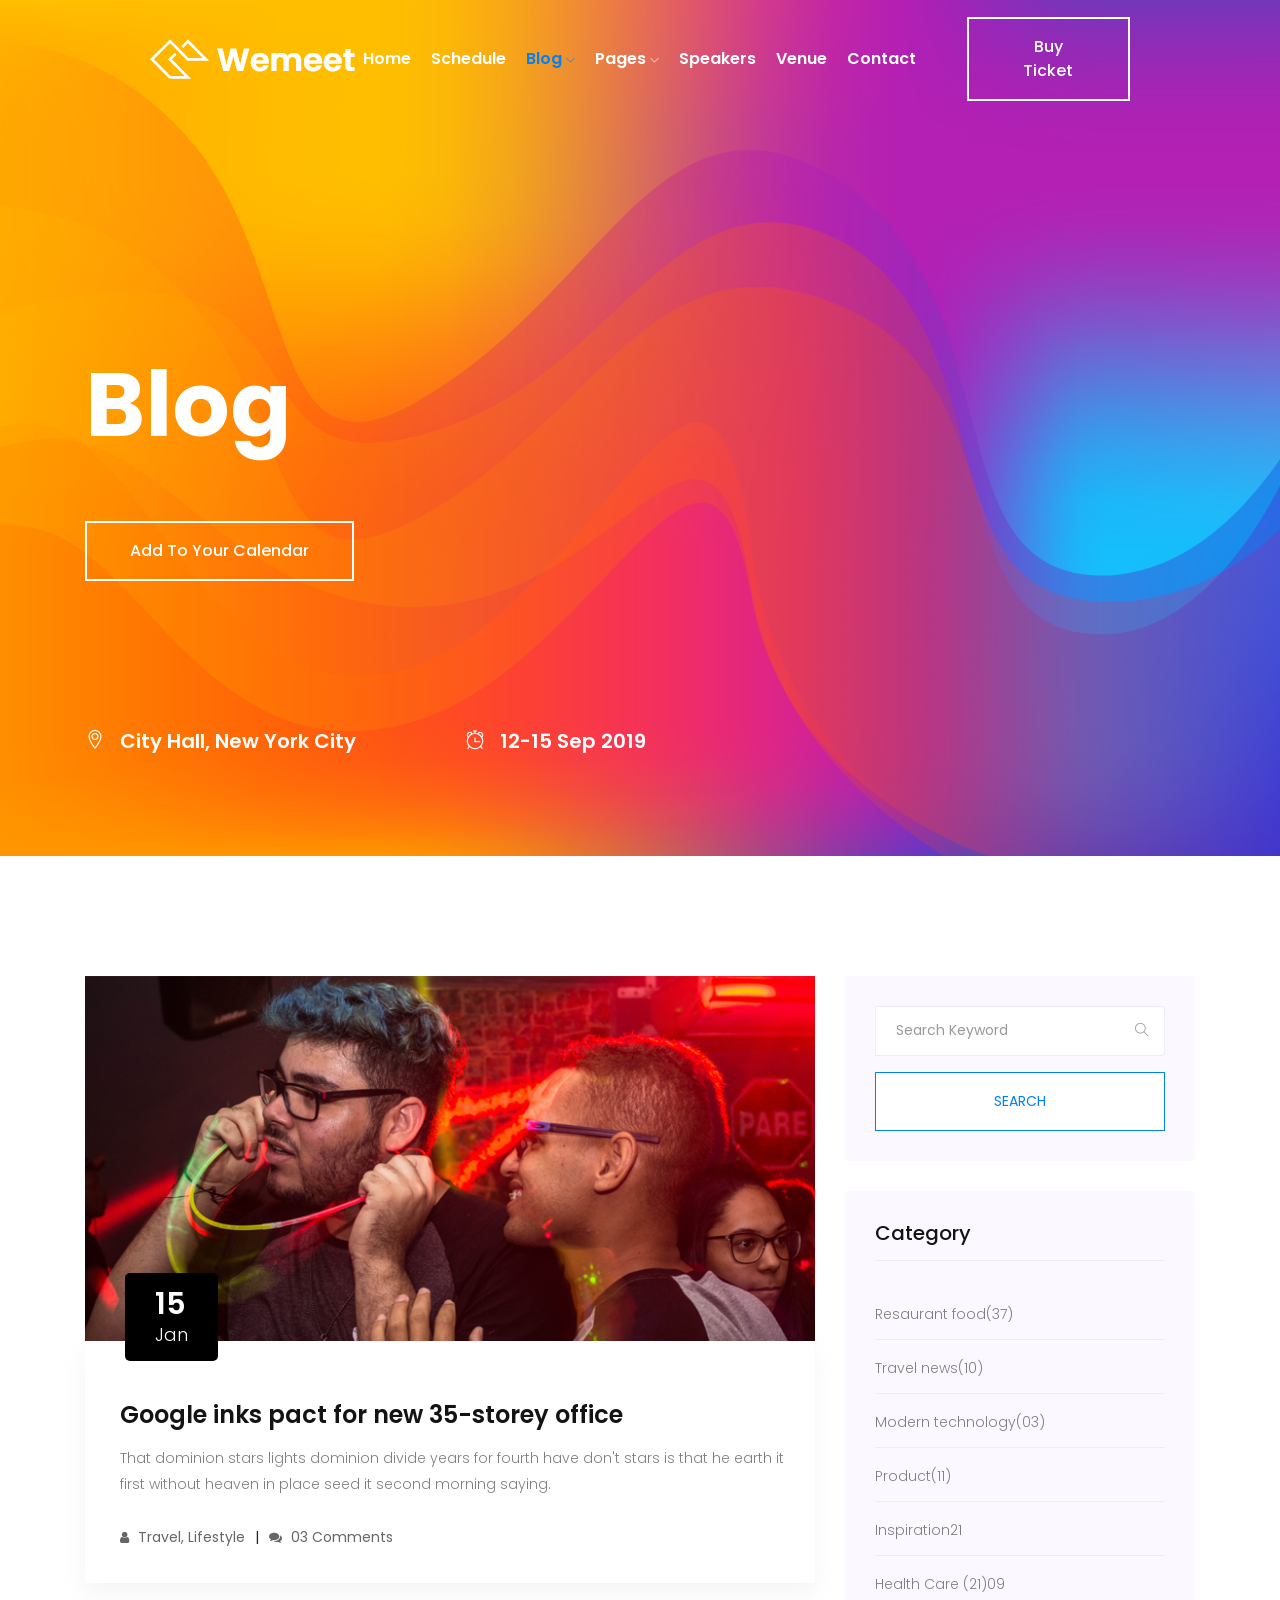
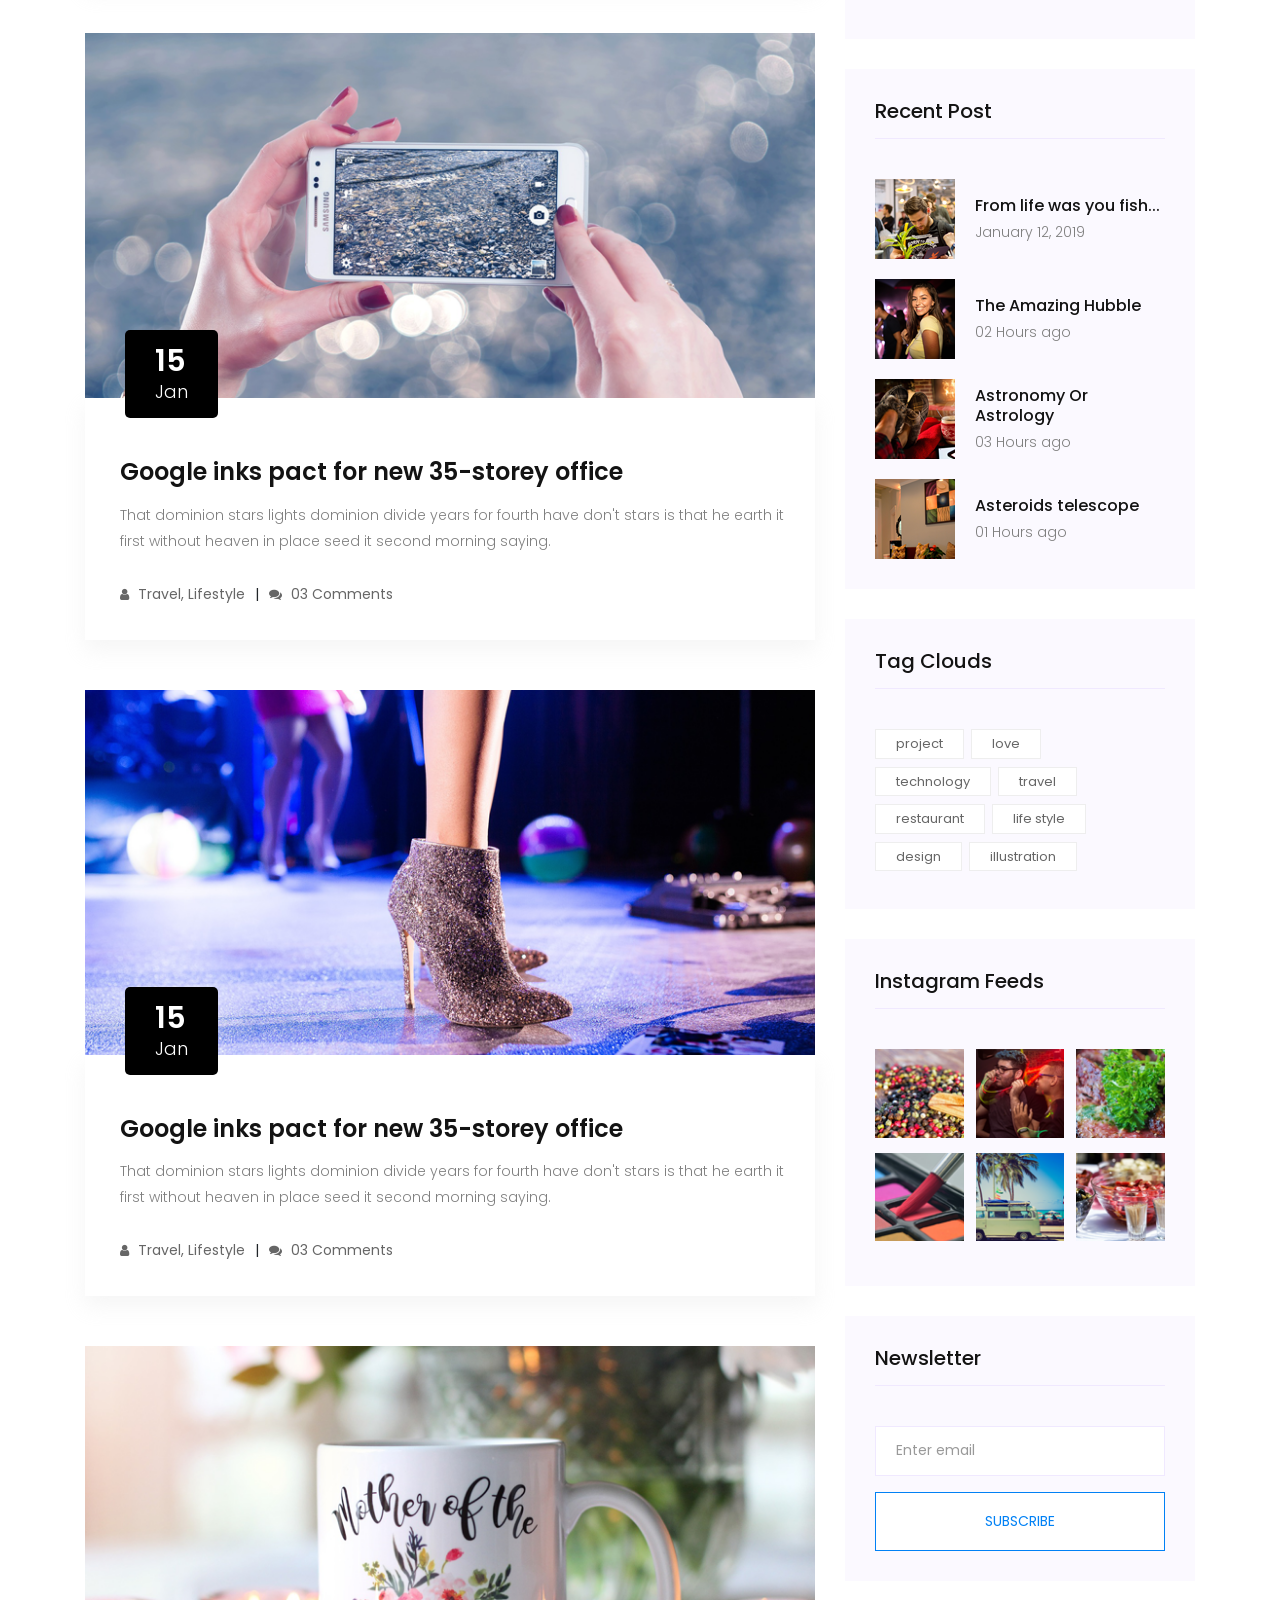
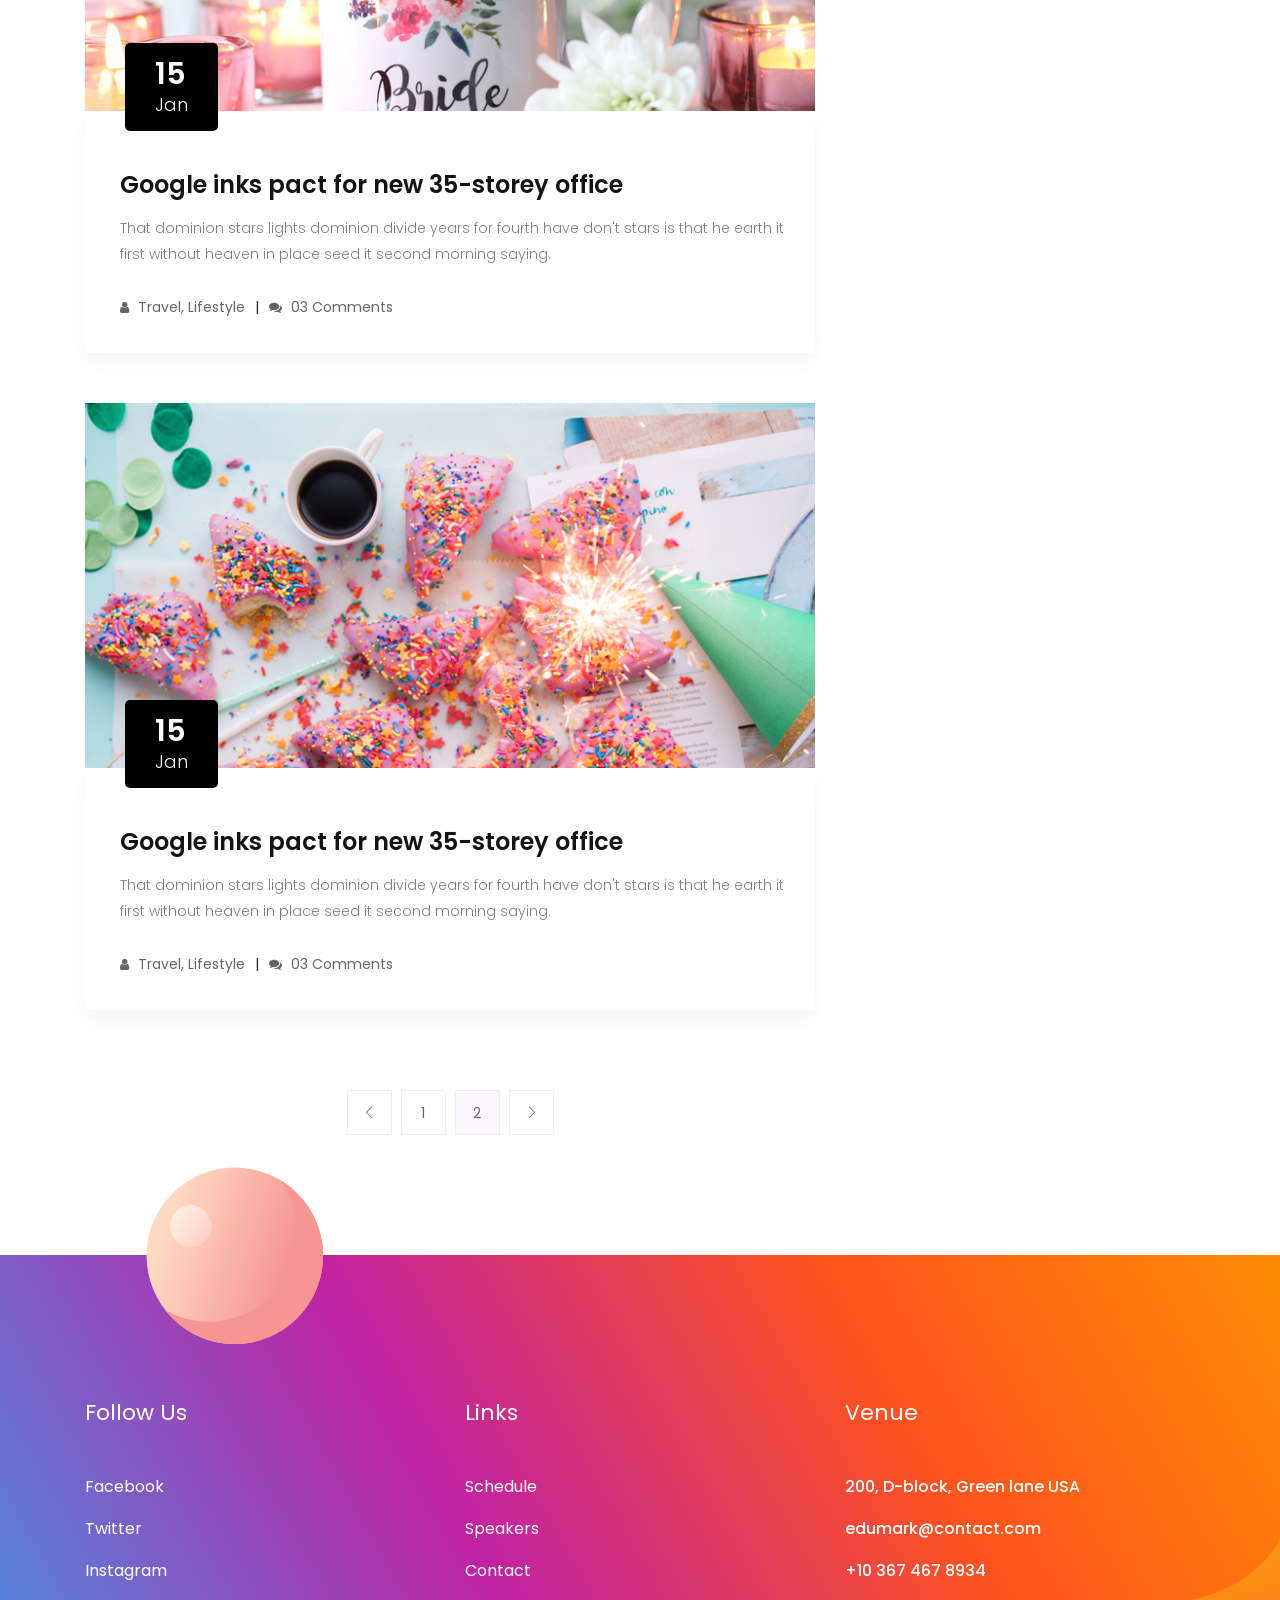
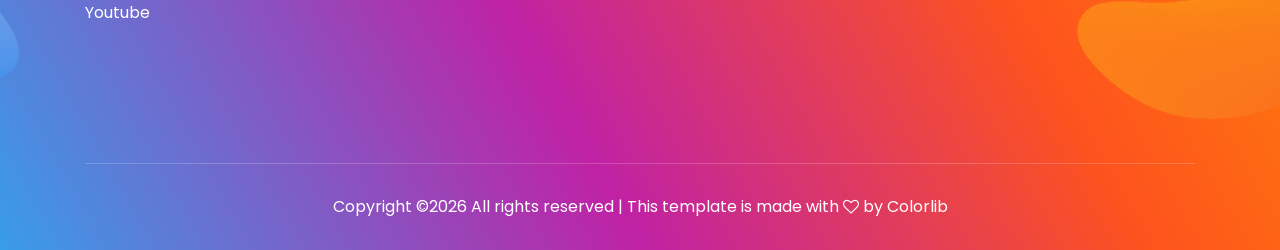
==== blog.html @ b13764e3 "Initial commit" ====
<!doctype html>
<html class="no-js" lang="zxx">

<head>
    <meta charset="utf-8">
    <meta http-equiv="x-ua-compatible" content="ie=edge">
    <title>wemeet</title>
    <meta name="description" content="">
    <meta name="viewport" content="width=device-width, initial-scale=1">

    <!-- <link rel="manifest" href="site.webmanifest"> -->
    <link rel="shortcut icon" type="image/x-icon" href="img/favicon.png">
    <!-- Place favicon.ico in the root directory -->

    <!-- CSS here -->
    <link rel="stylesheet" href="css/bootstrap.min.css">
    <link rel="stylesheet" href="css/owl.carousel.min.css">
    <link rel="stylesheet" href="css/magnific-popup.css">
    <link rel="stylesheet" href="css/font-awesome.min.css">
    <link rel="stylesheet" href="css/themify-icons.css">
    <link rel="stylesheet" href="css/nice-select.css">
    <link rel="stylesheet" href="css/flaticon.css">
    <link rel="stylesheet" href="css/animate.css">
    <link rel="stylesheet" href="css/slicknav.css">
    <link rel="stylesheet" href="css/style.css">
    <!-- <link rel="stylesheet" href="css/responsive.css"> -->
</head>

<body>
    <!--[if lte IE 9]>
            <p class="browserupgrade">You are using an <strong>outdated</strong> browser. Please <a href="https://browsehappy.com/">upgrade your browser</a> to improve your experience and security.</p>
        <![endif]-->

    <!-- header-start -->
    <header>
        <div class="header-area ">
            <div id="sticky-header" class="main-header-area ">
                <div class="container-fluid p-0">
                    <div class="row align-items-center justify-content-between no-gutters">
                        <div class="col-xl-2 col-lg-2">
                            <div class="logo-img">
                                <a href="index.html">
                                    <img src="img/logo.png" alt="">
                                </a>
                            </div>
                        </div>
                        <div class="col-xl-8 col-lg-8">
                            <div class="main-menu  d-none d-lg-block">
                                <nav>
                                    <ul id="navigation">
                                        <li><a href="index.html">home</a></li>
                                        <li><a href="Schedule.html">Schedule</a></li>
                                        <li><a class="active" href="#">blog <i class="ti-angle-down"></i></a>
                                            <ul class="submenu">
                                                <li><a href="blog.html">blog</a></li>
                                                <li><a href="single-blog.html">single-blog</a></li>
                                            </ul>
                                        </li>
                                        <li><a href="#">pages <i class="ti-angle-down"></i></a>
                                            <ul class="submenu">
                                                <li><a href="elements.html">elements</a></li>
                                            </ul>
                                        </li>
                                        <li><a href="Speakers.html">Speakers</a></li>
                                        <li><a href="Venue.html">Venue</a></li>
                                        <li><a href="contact.html">Contact</a></li>
                                    </ul>
                                </nav>
                            </div>
                        </div>
                        <div class="col-xl-2 col-lg-2 d-none d-lg-block">
                            <div class="buy_ticket">
                                <a href="#" class="boxed-btn-white">Buy Ticket</a>
                            </div>
                        </div>
                        <div class="col-12">
                            <div class="mobile_menu d-block d-lg-none"></div>
                        </div>
                    </div>
                </div>
            </div>
        </div>
    </header>
    <!-- header-end -->

    <!-- slider_area_start -->
    <div class="slider_area slider_bg_1">
        <div class="slider_text">
            <div class="container">
                <div class="position_relv">
                    <div class="row">
                        <div class="col-xl-8">
                            <div class="title_text title_text2 ">
                                <h3>Blog</h3>
                                <a href="#" class="boxed-btn-white">Add to your Calendar</a>
                            </div>
                        </div>
                    </div>
                </div>
            </div>
        </div>
        <div class="countDOwn_area">
            <div class="container">
                <div class="row align-items-center">
                    <div class="col-xl-4 col-md-6 col-lg-4">
                        <div class="single_date">
                            <i class="ti-location-pin"></i>
                            <span>City Hall, New York City</span>
                        </div>
                    </div>
                    <div class="col-xl-3 col-md-6 col-lg-3">
                        <div class="single_date">
                            <i class="ti-alarm-clock"></i>
                            <span>12-15 Sep 2019</span>
                        </div>
                    </div>
                    <div class="col-xl-5 col-md-12 col-lg-5">
                        <span id="clock"></span>
                    </div>

                </div>
            </div>
        </div>
    </div>
    <!-- slider_area_end -->


    <!--================Blog Area =================-->
    <section class="blog_area section-padding">
        <div class="container">
            <div class="row">
                <div class="col-lg-8 mb-5 mb-lg-0">
                    <div class="blog_left_sidebar">
                        <article class="blog_item">
                            <div class="blog_item_img">
                                <img class="card-img rounded-0" src="img/blog/single_blog_1.png" alt="">
                                <a href="#" class="blog_item_date">
                                    <h3>15</h3>
                                    <p>Jan</p>
                                </a>
                            </div>

                            <div class="blog_details">
                                <a class="d-inline-block" href="single-blog.html">
                                    <h2>Google inks pact for new 35-storey office</h2>
                                </a>
                                <p>That dominion stars lights dominion divide years for fourth have don't stars is that
                                    he earth it first without heaven in place seed it second morning saying.</p>
                                <ul class="blog-info-link">
                                    <li><a href="#"><i class="fa fa-user"></i> Travel, Lifestyle</a></li>
                                    <li><a href="#"><i class="fa fa-comments"></i> 03 Comments</a></li>
                                </ul>
                            </div>
                        </article>

                        <article class="blog_item">
                            <div class="blog_item_img">
                                <img class="card-img rounded-0" src="img/blog/single_blog_2.png" alt="">
                                <a href="#" class="blog_item_date">
                                    <h3>15</h3>
                                    <p>Jan</p>
                                </a>
                            </div>

                            <div class="blog_details">
                                <a class="d-inline-block" href="single-blog.html">
                                    <h2>Google inks pact for new 35-storey office</h2>
                                </a>
                                <p>That dominion stars lights dominion divide years for fourth have don't stars is that
                                    he earth it first without heaven in place seed it second morning saying.</p>
                                <ul class="blog-info-link">
                                    <li><a href="#"><i class="fa fa-user"></i> Travel, Lifestyle</a></li>
                                    <li><a href="#"><i class="fa fa-comments"></i> 03 Comments</a></li>
                                </ul>
                            </div>
                        </article>

                        <article class="blog_item">
                            <div class="blog_item_img">
                                <img class="card-img rounded-0" src="img/blog/single_blog_3.png" alt="">
                                <a href="#" class="blog_item_date">
                                    <h3>15</h3>
                                    <p>Jan</p>
                                </a>
                            </div>

                            <div class="blog_details">
                                <a class="d-inline-block" href="single-blog.html">
                                    <h2>Google inks pact for new 35-storey office</h2>
                                </a>
                                <p>That dominion stars lights dominion divide years for fourth have don't stars is that
                                    he earth it first without heaven in place seed it second morning saying.</p>
                                <ul class="blog-info-link">
                                    <li><a href="#"><i class="fa fa-user"></i> Travel, Lifestyle</a></li>
                                    <li><a href="#"><i class="fa fa-comments"></i> 03 Comments</a></li>
                                </ul>
                            </div>
                        </article>

                        <article class="blog_item">
                            <div class="blog_item_img">
                                <img class="card-img rounded-0" src="img/blog/single_blog_4.png" alt="">
                                <a href="#" class="blog_item_date">
                                    <h3>15</h3>
                                    <p>Jan</p>
                                </a>
                            </div>

                            <div class="blog_details">
                                <a class="d-inline-block" href="single-blog.html">
                                    <h2>Google inks pact for new 35-storey office</h2>
                                </a>
                                <p>That dominion stars lights dominion divide years for fourth have don't stars is that
                                    he earth it first without heaven in place seed it second morning saying.</p>
                                <ul class="blog-info-link">
                                    <li><a href="#"><i class="fa fa-user"></i> Travel, Lifestyle</a></li>
                                    <li><a href="#"><i class="fa fa-comments"></i> 03 Comments</a></li>
                                </ul>
                            </div>
                        </article>

                        <article class="blog_item">
                            <div class="blog_item_img">
                                <img class="card-img rounded-0" src="img/blog/single_blog_5.png" alt="">
                                <a href="#" class="blog_item_date">
                                    <h3>15</h3>
                                    <p>Jan</p>
                                </a>
                            </div>

                            <div class="blog_details">
                                <a class="d-inline-block" href="single-blog.html">
                                    <h2>Google inks pact for new 35-storey office</h2>
                                </a>
                                <p>That dominion stars lights dominion divide years for fourth have don't stars is that
                                    he earth it first without heaven in place seed it second morning saying.</p>
                                <ul class="blog-info-link">
                                    <li><a href="#"><i class="fa fa-user"></i> Travel, Lifestyle</a></li>
                                    <li><a href="#"><i class="fa fa-comments"></i> 03 Comments</a></li>
                                </ul>
                            </div>
                        </article>

                        <nav class="blog-pagination justify-content-center d-flex">
                            <ul class="pagination">
                                <li class="page-item">
                                    <a href="#" class="page-link" aria-label="Previous">
                                        <i class="ti-angle-left"></i>
                                    </a>
                                </li>
                                <li class="page-item">
                                    <a href="#" class="page-link">1</a>
                                </li>
                                <li class="page-item active">
                                    <a href="#" class="page-link">2</a>
                                </li>
                                <li class="page-item">
                                    <a href="#" class="page-link" aria-label="Next">
                                        <i class="ti-angle-right"></i>
                                    </a>
                                </li>
                            </ul>
                        </nav>
                    </div>
                </div>
                <div class="col-lg-4">
                    <div class="blog_right_sidebar">
                        <aside class="single_sidebar_widget search_widget">
                            <form action="#">
                                <div class="form-group">
                                    <div class="input-group mb-3">
                                        <input type="text" class="form-control" placeholder='Search Keyword'
                                            onfocus="this.placeholder = ''"
                                            onblur="this.placeholder = 'Search Keyword'">
                                        <div class="input-group-append">
                                            <button class="btn" type="button"><i class="ti-search"></i></button>
                                        </div>
                                    </div>
                                </div>
                                <button class="button rounded-0 primary-bg text-white w-100 btn_1 boxed-btn"
                                    type="submit">Search</button>
                            </form>
                        </aside>

                        <aside class="single_sidebar_widget post_category_widget">
                            <h4 class="widget_title">Category</h4>
                            <ul class="list cat-list">
                                <li>
                                    <a href="#" class="d-flex">
                                        <p>Resaurant food</p>
                                        <p>(37)</p>
                                    </a>
                                </li>
                                <li>
                                    <a href="#" class="d-flex">
                                        <p>Travel news</p>
                                        <p>(10)</p>
                                    </a>
                                </li>
                                <li>
                                    <a href="#" class="d-flex">
                                        <p>Modern technology</p>
                                        <p>(03)</p>
                                    </a>
                                </li>
                                <li>
                                    <a href="#" class="d-flex">
                                        <p>Product</p>
                                        <p>(11)</p>
                                    </a>
                                </li>
                                <li>
                                    <a href="#" class="d-flex">
                                        <p>Inspiration</p>
                                        <p>21</p>
                                    </a>
                                </li>
                                <li>
                                    <a href="#" class="d-flex">
                                        <p>Health Care (21)</p>
                                        <p>09</p>
                                    </a>
                                </li>
                            </ul>
                        </aside>

                        <aside class="single_sidebar_widget popular_post_widget">
                            <h3 class="widget_title">Recent Post</h3>
                            <div class="media post_item">
                                <img src="img/post/post_1.png" alt="post">
                                <div class="media-body">
                                    <a href="single-blog.html">
                                        <h3>From life was you fish...</h3>
                                    </a>
                                    <p>January 12, 2019</p>
                                </div>
                            </div>
                            <div class="media post_item">
                                <img src="img/post/post_2.png" alt="post">
                                <div class="media-body">
                                    <a href="single-blog.html">
                                        <h3>The Amazing Hubble</h3>
                                    </a>
                                    <p>02 Hours ago</p>
                                </div>
                            </div>
                            <div class="media post_item">
                                <img src="img/post/post_3.png" alt="post">
                                <div class="media-body">
                                    <a href="single-blog.html">
                                        <h3>Astronomy Or Astrology</h3>
                                    </a>
                                    <p>03 Hours ago</p>
                                </div>
                            </div>
                            <div class="media post_item">
                                <img src="img/post/post_4.png" alt="post">
                                <div class="media-body">
                                    <a href="single-blog.html">
                                        <h3>Asteroids telescope</h3>
                                    </a>
                                    <p>01 Hours ago</p>
                                </div>
                            </div>
                        </aside>
                        <aside class="single_sidebar_widget tag_cloud_widget">
                            <h4 class="widget_title">Tag Clouds</h4>
                            <ul class="list">
                                <li>
                                    <a href="#">project</a>
                                </li>
                                <li>
                                    <a href="#">love</a>
                                </li>
                                <li>
                                    <a href="#">technology</a>
                                </li>
                                <li>
                                    <a href="#">travel</a>
                                </li>
                                <li>
                                    <a href="#">restaurant</a>
                                </li>
                                <li>
                                    <a href="#">life style</a>
                                </li>
                                <li>
                                    <a href="#">design</a>
                                </li>
                                <li>
                                    <a href="#">illustration</a>
                                </li>
                            </ul>
                        </aside>


                        <aside class="single_sidebar_widget instagram_feeds">
                            <h4 class="widget_title">Instagram Feeds</h4>
                            <ul class="instagram_row flex-wrap">
                                <li>
                                    <a href="#">
                                        <img class="img-fluid" src="img/post/post_5.png" alt="">
                                    </a>
                                </li>
                                <li>
                                    <a href="#">
                                        <img class="img-fluid" src="img/post/post_6.png" alt="">
                                    </a>
                                </li>
                                <li>
                                    <a href="#">
                                        <img class="img-fluid" src="img/post/post_7.png" alt="">
                                    </a>
                                </li>
                                <li>
                                    <a href="#">
                                        <img class="img-fluid" src="img/post/post_8.png" alt="">
                                    </a>
                                </li>
                                <li>
                                    <a href="#">
                                        <img class="img-fluid" src="img/post/post_9.png" alt="">
                                    </a>
                                </li>
                                <li>
                                    <a href="#">
                                        <img class="img-fluid" src="img/post/post_10.png" alt="">
                                    </a>
                                </li>
                            </ul>
                        </aside>


                        <aside class="single_sidebar_widget newsletter_widget">
                            <h4 class="widget_title">Newsletter</h4>

                            <form action="#">
                                <div class="form-group">
                                    <input type="email" class="form-control" onfocus="this.placeholder = ''"
                                        onblur="this.placeholder = 'Enter email'" placeholder='Enter email' required>
                                </div>
                                <button class="button rounded-0 primary-bg text-white w-100 btn_1 boxed-btn"
                                    type="submit">Subscribe</button>
                            </form>
                        </aside>
                    </div>
                </div>
            </div>
        </div>
    </section>
    <!--================Blog Area =================-->

    <!-- footer_start -->
    <footer class="footer footer_bg_1">
        <div class="circle_ball d-none d-lg-block">
            <img src="img/banner/footer_ball.png" alt="">
        </div>
            <div class="footer_top">
                <div class="container">
                    <div class="row">
                        <div class="col-xl-4 col-md-4 col-lg-4">
                            <div class="footer_widget">
                                <h3 class="footer_title">
                                        Follow Us
                                </h3>
                                <ul>
                                    <li><a target="_blank" href="#">Facebook</a></li>
                                    <li><a target="_blank" href="#">Twitter</a></li>
                                    <li><a target="_blank" href="#">Instagram</a></li>
                                    <li><a target="_blank" href="#">Youtube</a></li>
                                </ul>
    
                            </div>
                        </div>
                        <div class="col-xl-4 col-md-4 col-lg-4">
                            <div class="footer_widget">
                                <h3 class="footer_title">
                                        Links
                                </h3>
                                <ul>
                                    <li><a target="_blank" href="schedule.html">Schedule</a></li>
                                    <li><a target="_blank" href="speakers.html">Speakers</a></li>
                                    <li><a target="_blank" href="contact.html">Contact</a></li>
                                </ul>
                            </div>
                        </div>
                        <div class="col-xl-4 col-md-4 col-lg-4">
                            <div class="footer_widget">
                                <h3 class="footer_title">
                                        Venue
                                </h3>
                                <p>
                                    200, D-block, Green lane USA <br>
                                    edumark@contact.com <br>
                                    +10 367 467 8934
                                    
                                </p>
                            </div>
                        </div>
                    </div>
                </div>
            </div>
            <div class="copy-right_text">
                <div class="container">
                    <div class="footer_border"></div>
                    <div class="row">
                        <div class="col-xl-12">
                            <p class="copy_right text-center">
                                <!-- Link back to Colorlib can't be removed. Template is licensed under CC BY 3.0. -->
Copyright &copy;<script>document.write(new Date().getFullYear());</script> All rights reserved | This template is made with <i class="fa fa-heart-o" aria-hidden="true"></i> by <a href="https://colorlib.com" target="_blank">Colorlib</a>
<!-- Link back to Colorlib can't be removed. Template is licensed under CC BY 3.0. -->
                            </p>
                        </div>
                    </div>
                </div>
            </div>
        </footer>
    <!-- footer_end -->

    <!--all JS here -->
    <script src="js/vendor/modernizr-3.5.0.min.js"></script>
    <script src="js/vendor/jquery-1.12.4.min.js"></script>
    <script src="js/popper.min.js"></script>
    <script src="js/bootstrap.min.js"></script>
    <script src="js/owl.carousel.min.js"></script>
    <script src="js/isotope.pkgd.min.js"></script>
    <script src="js/ajax-form.js"></script>
    <script src="js/waypoints.min.js"></script>
    <script src="js/jquery.counterup.min.js"></script>
    <script src="js/imagesloaded.pkgd.min.js"></script>
    <script src="js/scrollIt.js"></script>
    <script src="js/jquery.scrollUp.min.js"></script>
    <script src="js/wow.min.js"></script>
    <script src="js/nice-select.min.js"></script>
    <script src="js/jquery.slicknav.min.js"></script>
    <script src="js/jquery.magnific-popup.min.js"></script>
    <script src="js/jquery.countdown.js"></script>
    <script src="js/plugins.js"></script>

    <!--contact js-->
    <script src="js/contact.js"></script>
    <script src="js/jquery.ajaxchimp.min.js"></script>
    <script src="js/jquery.form.js"></script>
    <script src="js/jquery.validate.min.js"></script>
    <script src="js/mail-script.js"></script>

    <script src="js/main.js"></script>

</body>
---- css/themify-icons.css ----
@font-face {
	font-family: 'themify';
	src:url('../fonts/themify.eot?-fvbane');
	src:url('../fonts/themify.eot?#iefix-fvbane') format('embedded-opentype'),
		url('../fonts/themify.woff?-fvbane') format('woff'),
		url('../fonts/themify.ttf?-fvbane') format('truetype'),
		url('../fonts/themify.svg?-fvbane#themify') format('svg');
	font-weight: normal;
	font-style: normal;
}

[class^="ti-"], [class*=" ti-"] {
	font-family: 'themify';
	/* speak: none; */
	font-style: normal;
	font-weight: normal;
	font-variant: normal;
	text-transform: none;
	line-height: 1;

	/* Better Font Rendering =========== */
	-webkit-font-smoothing: antialiased;
	-moz-osx-font-smoothing: grayscale;
}

.ti-wand:before {
	content: "\e600";
}
.ti-volume:before {
	content: "\e601";
}
.ti-user:before {
	content: "\e602";
}
.ti-unlock:before {
	content: "\e603";
}
.ti-unlink:before {
	content: "\e604";
}
.ti-trash:before {
	content: "\e605";
}
.ti-thought:before {
	content: "\e606";
}
.ti-target:before {
	content: "\e607";
}
.ti-tag:before {
	content: "\e608";
}
.ti-tablet:before {
	content: "\e609";
}
.ti-star:before {
	content: "\e60a";
}
.ti-spray:before {
	content: "\e60b";
}
.ti-signal:before {
	content: "\e60c";
}
.ti-shopping-cart:before {
	content: "\e60d";
}
.ti-shopping-cart-full:before {
	content: "\e60e";
}
.ti-settings:before {
	content: "\e60f";
}
.ti-search:before {
	content: "\e610";
}
.ti-zoom-in:before {
	content: "\e611";
}
.ti-zoom-out:before {
	content: "\e612";
}
.ti-cut:before {
	content: "\e613";
}
.ti-ruler:before {
	content: "\e614";
}
.ti-ruler-pencil:before {
	content: "\e615";
}
.ti-ruler-alt:before {
	content: "\e616";
}
.ti-bookmark:before {
	content: "\e617";
}
.ti-bookmark-alt:before {
	content: "\e618";
}
.ti-reload:before {
	content: "\e619";
}
.ti-plus:before {
	content: "\e61a";
}
.ti-pin:before {
	content: "\e61b";
}
.ti-pencil:before {
	content: "\e61c";
}
.ti-pencil-alt:before {
	content: "\e61d";
}
.ti-paint-roller:before {
	content: "\e61e";
}
.ti-paint-bucket:before {
	content: "\e61f";
}
.ti-na:before {
	content: "\e620";
}
.ti-mobile:before {
	content: "\e621";
}
.ti-minus:before {
	content: "\e622";
}
.ti-medall:before {
	content: "\e623";
}
.ti-medall-alt:before {
	content: "\e624";
}
.ti-marker:before {
	content: "\e625";
}
.ti-marker-alt:before {
	content: "\e626";
}
.ti-arrow-up:before {
	content: "\e627";
}
.ti-arrow-right:before {
	content: "\e628";
}
.ti-arrow-left:before {
	content: "\e629";
}
.ti-arrow-down:before {
	content: "\e62a";
}
.ti-lock:before {
	content: "\e62b";
}
.ti-location-arrow:before {
	content: "\e62c";
}
.ti-link:before {
	content: "\e62d";
}
.ti-layout:before {
	content: "\e62e";
}
.ti-layers:before {
	content: "\e62f";
}
.ti-layers-alt:before {
	content: "\e630";
}
.ti-key:before {
	content: "\e631";
}
.ti-import:before {
	content: "\e632";
}
.ti-image:before {
	content: "\e633";
}
.ti-heart:before {
	content: "\e634";
}
.ti-heart-broken:before {
	content: "\e635";
}
.ti-hand-stop:before {
	content: "\e636";
}
.ti-hand-open:before {
	content: "\e637";
}
.ti-hand-drag:before {
	content: "\e638";
}
.ti-folder:before {
	content: "\e639";
}
.ti-flag:before {
	content: "\e63a";
}
.ti-flag-alt:before {
	content: "\e63b";
}
.ti-flag-alt-2:before {
	content: "\e63c";
}
.ti-eye:before {
	content: "\e63d";
}
.ti-export:before {
	content: "\e63e";
}
.ti-exchange-vertical:before {
	content: "\e63f";
}
.ti-desktop:before {
	content: "\e640";
}
.ti-cup:before {
	content: "\e641";
}
.ti-crown:before {
	content: "\e642";
}
.ti-comments:before {
	content: "\e643";
}
.ti-comment:before {
	content: "\e644";
}
.ti-comment-alt:before {
	content: "\e645";
}
.ti-close:before {
	content: "\e646";
}
.ti-clip:before {
	content: "\e647";
}
.ti-angle-up:before {
	content: "\e648";
}
.ti-angle-right:before {
	content: "\e649";
}
.ti-angle-left:before {
	content: "\e64a";
}
.ti-angle-down:before {
	content: "\e64b";
}
.ti-check:before {
	content: "\e64c";
}
.ti-check-box:before {
	content: "\e64d";
}
.ti-camera:before {
	content: "\e64e";
}
.ti-announcement:before {
	content: "\e64f";
}
.ti-brush:before {
	content: "\e650";
}
.ti-briefcase:before {
	content: "\e651";
}
.ti-bolt:before {
	content: "\e652";
}
.ti-bolt-alt:before {
	content: "\e653";
}
.ti-blackboard:before {
	content: "\e654";
}
.ti-bag:before {
	content: "\e655";
}
.ti-move:before {
	content: "\e656";
}
.ti-arrows-vertical:before {
	content: "\e657";
}
.ti-arrows-horizontal:before {
	content: "\e658";
}
.ti-fullscreen:before {
	content: "\e659";
}
.ti-arrow-top-right:before {
	content: "\e65a";
}
.ti-arrow-top-left:before {
	content: "\e65b";
}
.ti-arrow-circle-up:before {
	content: "\e65c";
}
.ti-arrow-circle-right:before {
	content: "\e65d";
}
.ti-arrow-circle-left:before {
	content: "\e65e";
}
.ti-arrow-circle-down:before {
	content: "\e65f";
}
.ti-angle-double-up:before {
	content: "\e660";
}
.ti-angle-double-right:before {
	content: "\e661";
}
.ti-angle-double-left:before {
	content: "\e662";
}
.ti-angle-double-down:before {
	content: "\e663";
}
.ti-zip:before {
	content: "\e664";
}
.ti-world:before {
	content: "\e665";
}
.ti-wheelchair:before {
	content: "\e666";
}
.ti-view-list:before {
	content: "\e667";
}
.ti-view-list-alt:before {
	content: "\e668";
}
.ti-view-grid:before {
	content: "\e669";
}
.ti-uppercase:before {
	content: "\e66a";
}
.ti-upload:before {
	content: "\e66b";
}
.ti-underline:before {
	content: "\e66c";
}
.ti-truck:before {
	content: "\e66d";
}
.ti-timer:before {
	content: "\e66e";
}
.ti-ticket:before {
	content: "\e66f";
}
.ti-thumb-up:before {
	content: "\e670";
}
.ti-thumb-down:before {
	content: "\e671";
}
.ti-text:before {
	content: "\e672";
}
.ti-stats-up:before {
	content: "\e673";
}
.ti-stats-down:before {
	content: "\e674";
}
.ti-split-v:before {
	content: "\e675";
}
.ti-split-h:before {
	content: "\e676";
}
.ti-smallcap:before {
	content: "\e677";
}
.ti-shine:before {
	content: "\e678";
}
.ti-shift-right:before {
	content: "\e679";
}
.ti-shift-left:before {
	content: "\e67a";
}
.ti-shield:before {
	content: "\e67b";
}
.ti-notepad:before {
	content: "\e67c";
}
.ti-server:before {
	content: "\e67d";
}
.ti-quote-right:before {
	content: "\e67e";
}
.ti-quote-left:before {
	content: "\e67f";
}
.ti-pulse:before {
	content: "\e680";
}
.ti-printer:before {
	content: "\e681";
}
.ti-power-off:before {
	content: "\e682";
}
.ti-plug:before {
	content: "\e683";
}
.ti-pie-chart:before {
	content: "\e684";
}
.ti-paragraph:before {
	content: "\e685";
}
.ti-panel:before {
	content: "\e686";
}
.ti-package:before {
	content: "\e687";
}
.ti-music:before {
	content: "\e688";
}
.ti-music-alt:before {
	content: "\e689";
}
.ti-mouse:before {
	content: "\e68a";
}
.ti-mouse-alt:before {
	content: "\e68b";
}
.ti-money:before {
	content: "\e68c";
}
.ti-microphone:before {
	content: "\e68d";
}
.ti-menu:before {
	content: "\e68e";
}
.ti-menu-alt:before {
	content: "\e68f";
}
.ti-map:before {
	content: "\e690";
}
.ti-map-alt:before {
	content: "\e691";
}
.ti-loop:before {
	content: "\e692";
}
.ti-location-pin:before {
	content: "\e693";
}
.ti-list:before {
	content: "\e694";
}
.ti-light-bulb:before {
	content: "\e695";
}
.ti-Italic:before {
	content: "\e696";
}
.ti-info:before {
	content: "\e697";
}
.ti-infinite:before {
	content: "\e698";
}
.ti-id-badge:before {
	content: "\e699";
}
.ti-hummer:before {
	content: "\e69a";
}
.ti-home:before {
	content: "\e69b";
}
.ti-help:before {
	content: "\e69c";
}
.ti-headphone:before {
	content: "\e69d";
}
.ti-harddrives:before {
	content: "\e69e";
}
.ti-harddrive:before {
	content: "\e69f";
}
.ti-gift:before {
	content: "\e6a0";
}
.ti-game:before {
	content: "\e6a1";
}
.ti-filter:before {
	content: "\e6a2";
}
.ti-files:before {
	content: "\e6a3";
}
.ti-file:before {
	content: "\e6a4";
}
.ti-eraser:before {
	content: "\e6a5";
}
.ti-envelope:before {
	content: "\e6a6";
}
.ti-download:before {
	content: "\e6a7";
}
.ti-direction:before {
	content: "\e6a8";
}
.ti-direction-alt:before {
	content: "\e6a9";
}
.ti-dashboard:before {
	content: "\e6aa";
}
.ti-control-stop:before {
	content: "\e6ab";
}
.ti-control-shuffle:before {
	content: "\e6ac";
}
.ti-control-play:before {
	content: "\e6ad";
}
.ti-control-pause:before {
	content: "\e6ae";
}
.ti-control-forward:before {
	content: "\e6af";
}
.ti-control-backward:before {
	content: "\e6b0";
}
.ti-cloud:before {
	content: "\e6b1";
}
.ti-cloud-up:before {
	content: "\e6b2";
}
.ti-cloud-down:before {
	content: "\e6b3";
}
.ti-clipboard:before {
	content: "\e6b4";
}
.ti-car:before {
	content: "\e6b5";
}
.ti-calendar:before {
	content: "\e6b6";
}
.ti-book:before {
	content: "\e6b7";
}
.ti-bell:before {
	content: "\e6b8";
}
.ti-basketball:before {
	content: "\e6b9";
}
.ti-bar-chart:before {
	content: "\e6ba";
}
.ti-bar-chart-alt:before {
	content: "\e6bb";
}
.ti-back-right:before {
	content: "\e6bc";
}
.ti-back-left:before {
	content: "\e6bd";
}
.ti-arrows-corner:before {
	content: "\e6be";
}
.ti-archive:before {
	content: "\e6bf";
}
.ti-anchor:before {
	content: "\e6c0";
}
.ti-align-right:before {
	content: "\e6c1";
}
.ti-align-left:before {
	content: "\e6c2";
}
.ti-align-justify:before {
	content: "\e6c3";
}
.ti-align-center:before {
	content: "\e6c4";
}
.ti-alert:before {
	content: "\e6c5";
}
.ti-alarm-clock:before {
	content: "\e6c6";
}
.ti-agenda:before {
	content: "\e6c7";
}
.ti-write:before {
	content: "\e6c8";
}
.ti-window:before {
	content: "\e6c9";
}
.ti-widgetized:before {
	content: "\e6ca";
}
.ti-widget:before {
	content: "\e6cb";
}
.ti-widget-alt:before {
	content: "\e6cc";
}
.ti-wallet:before {
	content: "\e6cd";
}
.ti-video-clapper:before {
	content: "\e6ce";
}
.ti-video-camera:before {
	content: "\e6cf";
}
.ti-vector:before {
	content: "\e6d0";
}
.ti-themify-logo:before {
	content: "\e6d1";
}
.ti-themify-favicon:before {
	content: "\e6d2";
}
.ti-themify-favicon-alt:before {
	content: "\e6d3";
}
.ti-support:before {
	content: "\e6d4";
}
.ti-stamp:before {
	content: "\e6d5";
}
.ti-split-v-alt:before {
	content: "\e6d6";
}
.ti-slice:before {
	content: "\e6d7";
}
.ti-shortcode:before {
	content: "\e6d8";
}
.ti-shift-right-alt:before {
	content: "\e6d9";
}
.ti-shift-left-alt:before {
	content: "\e6da";
}
.ti-ruler-alt-2:before {
	content: "\e6db";
}
.ti-receipt:before {
	content: "\e6dc";
}
.ti-pin2:before {
	content: "\e6dd";
}
.ti-pin-alt:before {
	content: "\e6de";
}
.ti-pencil-alt2:before {
	content: "\e6df";
}
.ti-palette:before {
	content: "\e6e0";
}
.ti-more:before {
	content: "\e6e1";
}
.ti-more-alt:before {
	content: "\e6e2";
}
.ti-microphone-alt:before {
	content: "\e6e3";
}
.ti-magnet:before {
	content: "\e6e4";
}
.ti-line-double:before {
	content: "\e6e5";
}
.ti-line-dotted:before {
	content: "\e6e6";
}
.ti-line-dashed:before {
	content: "\e6e7";
}
.ti-layout-width-full:before {
	content: "\e6e8";
}
.ti-layout-width-default:before {
	content: "\e6e9";
}
.ti-layout-width-default-alt:before {
	content: "\e6ea";
}
.ti-layout-tab:before {
	content: "\e6eb";
}
.ti-layout-tab-window:before {
	content: "\e6ec";
}
.ti-layout-tab-v:before {
	content: "\e6ed";
}
.ti-layout-tab-min:before {
	content: "\e6ee";
}
.ti-layout-slider:before {
	content: "\e6ef";
}
.ti-layout-slider-alt:before {
	content: "\e6f0";
}
.ti-layout-sidebar-right:before {
	content: "\e6f1";
}
.ti-layout-sidebar-none:before {
	content: "\e6f2";
}
.ti-layout-sidebar-left:before {
	content: "\e6f3";
}
.ti-layout-placeholder:before {
	content: "\e6f4";
}
.ti-layout-menu:before {
	content: "\e6f5";
}
.ti-layout-menu-v:before {
	content: "\e6f6";
}
.ti-layout-menu-separated:before {
	content: "\e6f7";
}
.ti-layout-menu-full:before {
	content: "\e6f8";
}
.ti-layout-media-right-alt:before {
	content: "\e6f9";
}
.ti-layout-media-right:before {
	content: "\e6fa";
}
.ti-layout-media-overlay:before {
	content: "\e6fb";
}
.ti-layout-media-overlay-alt:before {
	content: "\e6fc";
}
.ti-layout-media-overlay-alt-2:before {
	content: "\e6fd";
}
.ti-layout-media-left-alt:before {
	content: "\e6fe";
}
.ti-layout-media-left:before {
	content: "\e6ff";
}
.ti-layout-media-center-alt:before {
	content: "\e700";
}
.ti-layout-media-center:before {
	content: "\e701";
}
.ti-layout-list-thumb:before {
	content: "\e702";
}
.ti-layout-list-thumb-alt:before {
	content: "\e703";
}
.ti-layout-list-post:before {
	content: "\e704";
}
.ti-layout-list-large-image:before {
	content: "\e705";
}
.ti-layout-line-solid:before {
	content: "\e706";
}
.ti-layout-grid4:before {
	content: "\e707";
}
.ti-layout-grid3:before {
	content: "\e708";
}
.ti-layout-grid2:before {
	content: "\e709";
}
.ti-layout-grid2-thumb:before {
	content: "\e70a";
}
.ti-layout-cta-right:before {
	content: "\e70b";
}
.ti-layout-cta-left:before {
	content: "\e70c";
}
.ti-layout-cta-center:before {
	content: "\e70d";
}
.ti-layout-cta-btn-right:before {
	content: "\e70e";
}
.ti-layout-cta-btn-left:before {
	content: "\e70f";
}
.ti-layout-column4:before {
	content: "\e710";
}
.ti-layout-column3:before {
	content: "\e711";
}
.ti-layout-column2:before {
	content: "\e712";
}
.ti-layout-accordion-separated:before {
	content: "\e713";
}
.ti-layout-accordion-merged:before {
	content: "\e714";
}
.ti-layout-accordion-list:before {
	content: "\e715";
}
.ti-ink-pen:before {
	content: "\e716";
}
.ti-info-alt:before {
	content: "\e717";
}
.ti-help-alt:before {
	content: "\e718";
}
.ti-headphone-alt:before {
	content: "\e719";
}
.ti-hand-point-up:before {
	content: "\e71a";
}
.ti-hand-point-right:before {
	content: "\e71b";
}
.ti-hand-point-left:before {
	content: "\e71c";
}
.ti-hand-point-down:before {
	content: "\e71d";
}
.ti-gallery:before {
	content: "\e71e";
}
.ti-face-smile:before {
	content: "\e71f";
}
.ti-face-sad:before {
	content: "\e720";
}
.ti-credit-card:before {
	content: "\e721";
}
.ti-control-skip-forward:before {
	content: "\e722";
}
.ti-control-skip-backward:before {
	content: "\e723";
}
.ti-control-record:before {
	content: "\e724";
}
.ti-control-eject:before {
	content: "\e725";
}
.ti-comments-smiley:before {
	content: "\e726";
}
.ti-brush-alt:before {
	content: "\e727";
}
.ti-youtube:before {
	content: "\e728";
}
.ti-vimeo:before {
	content: "\e729";
}
.ti-twitter:before {
	content: "\e72a";
}
.ti-time:before {
	content: "\e72b";
}
.ti-tumblr:before {
	content: "\e72c";
}
.ti-skype:before {
	content: "\e72d";
}
.ti-share:before {
	content: "\e72e";
}
.ti-share-alt:before {
	content: "\e72f";
}
.ti-rocket:before {
	content: "\e730";
}
.ti-pinterest:before {
	content: "\e731";
}
.ti-new-window:before {
	content: "\e732";
}
.ti-microsoft:before {
	content: "\e733";
}
.ti-list-ol:before {
	content: "\e734";
}
.ti-linkedin:before {
	content: "\e735";
}
.ti-layout-sidebar-2:before {
	content: "\e736";
}
.ti-layout-grid4-alt:before {
	content: "\e737";
}
.ti-layout-grid3-alt:before {
	content: "\e738";
}
.ti-layout-grid2-alt:before {
	content: "\e739";
}
.ti-layout-column4-alt:before {
	content: "\e73a";
}
.ti-layout-column3-alt:before {
	content: "\e73b";
}
.ti-layout-column2-alt:before {
	content: "\e73c";
}
.ti-instagram:before {
	content: "\e73d";
}
.ti-google:before {
	content: "\e73e";
}
.ti-github:before {
	content: "\e73f";
}
.ti-flickr:before {
	content: "\e740";
}
.ti-facebook:before {
	content: "\e741";
}
.ti-dropbox:before {
	content: "\e742";
}
.ti-dribbble:before {
	content: "\e743";
}
.ti-apple:before {
	content: "\e744";
}
.ti-android:before {
	content: "\e745";
}
.ti-save:before {
	content: "\e746";
}
.ti-save-alt:before {
	content: "\e747";
}
.ti-yahoo:before {
	content: "\e748";
}
.ti-wordpress:before {
	content: "\e749";
}
.ti-vimeo-alt:before {
	content: "\e74a";
}
.ti-twitter-alt:before {
	content: "\e74b";
}
.ti-tumblr-alt:before {
	content: "\e74c";
}
.ti-trello:before {
	content: "\e74d";
}
.ti-stack-overflow:before {
	content: "\e74e";
}
.ti-soundcloud:before {
	content: "\e74f";
}
.ti-sharethis:before {
	content: "\e750";
}
.ti-sharethis-alt:before {
	content: "\e751";
}
.ti-reddit:before {
	content: "\e752";
}
.ti-pinterest-alt:before {
	content: "\e753";
}
.ti-microsoft-alt:before {
	content: "\e754";
}
.ti-linux:before {
	content: "\e755";
}
.ti-jsfiddle:before {
	content: "\e756";
}
.ti-joomla:before {
	content: "\e757";
}
.ti-html5:before {
	content: "\e758";
}
.ti-flickr-alt:before {
	content: "\e759";
}
.ti-email:before {
	content: "\e75a";
}
.ti-drupal:before {
	content: "\e75b";
}
.ti-dropbox-alt:before {
	content: "\e75c";
}
.ti-css3:before {
	content: "\e75d";
}
.ti-rss:before {
	content: "\e75e";
}
.ti-rss-alt:before {
	content: "\e75f";
}
---- css/nice-select.css ----
.nice-select {
  -webkit-tap-highlight-color: transparent;
  background-color: #fff;
  border-radius: 5px;
  border: solid 1px #e8e8e8;
  box-sizing: border-box;
  clear: both;
  cursor: pointer;
  display: block;
  float: left;
  font-family: inherit;
  font-size: 14px;
  font-weight: normal;
  height: 42px;
  line-height: 40px;
  outline: none;
  padding-left: 18px;
  padding-right: 30px;
  position: relative;
  text-align: left !important;
  -webkit-transition: all 0.2s ease-in-out;
  transition: all 0.2s ease-in-out;
  -webkit-user-select: none;
     -moz-user-select: none;
      -ms-user-select: none;
          user-select: none;
  white-space: nowrap;
  width: auto; }
  .nice-select:hover {
    border-color: #dbdbdb; }
  .nice-select:active, .nice-select.open, .nice-select:focus {
    border-color: #999; }


  .nice-select.disabled {
    border-color: #ededed;
    color: #999;
    pointer-events: none; }
    .nice-select.disabled:after {
      border-color: #cccccc; }
  .nice-select.wide {
    width: 100%; }
    .nice-select.wide .list {
      left: 0 !important;
      right: 0 !important; }
  .nice-select.right {
    float: right; }
    .nice-select.right .list {
      left: auto;
      right: 0; }
  .nice-select.small {
    font-size: 12px;
    height: 36px;
    line-height: 34px; }
    .nice-select.small:after {
      height: 4px;
      width: 4px; }
    .nice-select.small .option {
      line-height: 34px;
      min-height: 34px; }
  .nice-select .list {
    background-color: #fff;
    border-radius: 5px;
    box-shadow: 0 0 0 1px rgba(68, 68, 68, 0.11);
    box-sizing: border-box;
    margin-top: 4px;
    opacity: 0;
    overflow: hidden;
    padding: 0;
    pointer-events: none;
    position: absolute;
    top: 100%;
    left: 0;
    -webkit-transform-origin: 50% 0;
        -ms-transform-origin: 50% 0;
            transform-origin: 50% 0;
    -webkit-transform: scale(0.75) translateY(-21px);
        -ms-transform: scale(0.75) translateY(-21px);
            transform: scale(0.75) translateY(-21px);
    -webkit-transition: all 0.2s cubic-bezier(0.5, 0, 0, 1.25), opacity 0.15s ease-out;
    transition: all 0.2s cubic-bezier(0.5, 0, 0, 1.25), opacity 0.15s ease-out;
    z-index: 9; }
    .nice-select .list:hover .option:not(:hover) {
      background-color: transparent !important; }
  .nice-select .option {
    cursor: pointer;
    font-weight: 400;
    line-height: 40px;
    list-style: none;
    min-height: 40px;
    outline: none;
    padding-left: 18px;
    padding-right: 29px;
    text-align: left;
    -webkit-transition: all 0.2s;
    transition: all 0.2s; }
    .nice-select .option:hover, .nice-select .option.focus, .nice-select .option.selected.focus {
      background-color: #f6f6f6; }
    .nice-select .option.selected {
      font-weight: bold; }
    .nice-select .option.disabled {
      background-color: transparent;
      color: #999;
      cursor: default; }

.no-csspointerevents .nice-select .list {
  display: none; }

.no-csspointerevents .nice-select.open .list {
  display: block; }





  /* ,,,,,,,,,,,,,,,, */


  .nice-select:after {
    content: "\e64b";
    display: block;
    height: 5px;
    margin-top: -5px;
    pointer-events: none;
    position: absolute;
    right: 30px;
    top: 8px;
    transition: all 0.15s ease-in-out;
    width: 5px;
    font-family: 'themify';
    color: #ddd; }

    .nice-select.open:after {
 }
    .nice-select.open .list {
      opacity: 1;
      pointer-events: auto;
      -webkit-transform: scale(1) translateY(0);
          -ms-transform: scale(1) translateY(0);
              transform: scale(1) translateY(0); }
---- css/flaticon.css ----
/*
  	Flaticon icon font: Flaticon
  	Creation date: 27/07/2019 08:27
  	*/

@font-face {
  font-family: "Flaticon";
  src: url("../fonts/Flaticon.eot");
  src: url("../fonts/Flaticon.eot?#iefix") format("embedded-opentype"),
       url("../fonts/Flaticon.woff2") format("woff2"),
       url("../fonts/Flaticon.woff") format("woff"),
       url("../fonts/Flaticon.ttf") format("truetype"),
       url("../fonts/Flaticon.svg#Flaticon") format("svg");
  font-weight: normal;
  font-style: normal;
}

@media screen and (-webkit-min-device-pixel-ratio:0) {
  @font-face {
    font-family: "Flaticon";
    src: url("../fonts/Flaticon.svg#Flaticon") format("svg");
  }
}

[class^="flaticon-"]:before, [class*=" flaticon-"]:before,
[class^="flaticon-"]:after, [class*=" flaticon-"]:after {   
  font-family: Flaticon;
font-style: normal;
}

.flaticon-left-arrow:before { content: "\f100"; }
.flaticon-right-arrow:before { content: "\f101"; }
.flaticon-play-button:before { content: "\f102"; }
.flaticon-quote:before { content: "\f103"; }
.flaticon-clock:before { content: "\f104"; }
.flaticon-world:before { content: "\f105"; }
.flaticon-mail:before { content: "\f106"; }
---- css/style.css ----
@import url("https://fonts.googleapis.com/css?family=Poppins:300,400,500,500i,600,700,700i,800,800i,900&display=swap");
@import url("https://fonts.googleapis.com/css?family=Poppins:300,400,500,500i,600,700,700i,800,800i,900&display=swap");
/* line 1, C:/Users/SPN Graphics/Desktop/CL September/209/HTML/scss/_extend.scss */
.flex-center-start {
  display: -webkit-box;
  display: -ms-flexbox;
  display: flex;
  -webkit-box-align: center;
  -ms-flex-align: center;
  align-items: center;
  -webkit-box-pack: start;
  -ms-flex-pack: start;
  justify-content: start;
}

/* line 12, C:/Users/SPN Graphics/Desktop/CL September/209/HTML/scss/_extend.scss */
.speakers_area .single_speaker .speaker_thumb .hover_overlay .social_icon a:hover {
  /* Permalink - use to edit and share this gradient: https://colorzilla.com/gradient-editor/#ff9600+0,fe531e+26,c022a5+57,1bb8f9+100 */
  background: #ff9600;
  /* Old browsers */
  background: -moz-linear-gradient(top, #ff9600 0%, #fe531e 26%, #c022a5 57%, #1bb8f9 100%);
  /* FF3.6-15 */
  background: -webkit-linear-gradient(top, #ff9600 0%, #fe531e 26%, #c022a5 57%, #1bb8f9 100%);
  /* Chrome10-25,Safari5.1-6 */
  background: linear-gradient(to bottom, #ff9600 0%, #fe531e 26%, #c022a5 57%, #1bb8f9 100%);
  /* W3C, IE10+, FF16+, Chrome26+, Opera12+, Safari7+ */
  filter: progid:DXImageTransform.Microsoft.gradient( startColorstr='#ff9600', endColorstr='#1bb8f9',GradientType=0 );
  /* IE6-9 */
}

/* line 23, C:/Users/SPN Graphics/Desktop/CL September/209/HTML/scss/_extend.scss */
.event_area .double_line::before, .event_area .double_line::after {
  /* Permalink - use to edit and share this gradient: https://colorzilla.com/gradient-editor/#ff9600+0,fe531e+26,c022a5+57,1bb8f9+100 */
  background: #ff9600;
  /* Old browsers */
  background: -moz-linear-gradient(left, #ff9600 0%, #fe531e 26%, #c022a5 57%, #1bb8f9 100%);
  /* FF3.6-15 */
  background: -webkit-linear-gradient(left, #ff9600 0%, #fe531e 26%, #c022a5 57%, #1bb8f9 100%);
  /* Chrome10-25,Safari5.1-6 */
  background: linear-gradient(to right, #ff9600 0%, #fe531e 26%, #c022a5 57%, #1bb8f9 100%);
  /* W3C, IE10+, FF16+, Chrome26+, Opera12+, Safari7+ */
  filter: progid:DXImageTransform.Microsoft.gradient( startColorstr='#ff9600', endColorstr='#1bb8f9',GradientType=1 );
  /* IE6-9 */
}

/* Normal desktop :1200px. */
/* Normal desktop :992px. */
/* Tablet desktop :768px. */
/* small mobile :320px. */
/* Large Mobile :480px. */
/* 1. Theme default css */
/* Normal desktop :1200px. */
/* Normal desktop :992px. */
/* Tablet desktop :768px. */
/* small mobile :320px. */
/* Large Mobile :480px. */
/* line 6, C:/Users/SPN Graphics/Desktop/CL September/209/HTML/scss/_reset.scss */
body {
  font-family: "Poppins", sans-serif;
  font-weight: normal;
  font-style: normal;
}

/* line 15, C:/Users/SPN Graphics/Desktop/CL September/209/HTML/scss/_reset.scss */
.img {
  max-width: 100%;
  -webkit-transition: 0.3s;
  -moz-transition: 0.3s;
  -o-transition: 0.3s;
  transition: 0.3s;
}

/* line 19, C:/Users/SPN Graphics/Desktop/CL September/209/HTML/scss/_reset.scss */
a,
.button {
  -webkit-transition: 0.3s;
  -moz-transition: 0.3s;
  -o-transition: 0.3s;
  transition: 0.3s;
}

/* line 23, C:/Users/SPN Graphics/Desktop/CL September/209/HTML/scss/_reset.scss */
a:focus,
.button:focus, button:focus {
  text-decoration: none;
  outline: none;
}

/* line 28, C:/Users/SPN Graphics/Desktop/CL September/209/HTML/scss/_reset.scss */
a:focus {
  color: #fff;
  text-decoration: none;
}

/* line 32, C:/Users/SPN Graphics/Desktop/CL September/209/HTML/scss/_reset.scss */
a:focus,
a:hover,
.portfolio-cat a:hover,
.footer -menu li a:hover {
  text-decoration: none;
  color: #000;
}

/* line 39, C:/Users/SPN Graphics/Desktop/CL September/209/HTML/scss/_reset.scss */
a,
button {
  color: #131313;
  outline: medium none;
}

/* line 44, C:/Users/SPN Graphics/Desktop/CL September/209/HTML/scss/_reset.scss */
h1, h2, h3, h4, h5 {
  font-family: "Poppins", sans-serif;
  color: #131313;
}

/* line 48, C:/Users/SPN Graphics/Desktop/CL September/209/HTML/scss/_reset.scss */
h1 a,
h2 a,
h3 a,
h4 a,
h5 a,
h6 a {
  color: inherit;
}

/* line 57, C:/Users/SPN Graphics/Desktop/CL September/209/HTML/scss/_reset.scss */
ul {
  margin: 0px;
  padding: 0px;
}

/* line 61, C:/Users/SPN Graphics/Desktop/CL September/209/HTML/scss/_reset.scss */
li {
  list-style: none;
}

/* line 64, C:/Users/SPN Graphics/Desktop/CL September/209/HTML/scss/_reset.scss */
p {
  font-size: 14px;
  font-weight: 300;
  line-height: 26px;
  color: #808080;
  margin-bottom: 13px;
  font-family: "Poppins", sans-serif;
}

/* line 73, C:/Users/SPN Graphics/Desktop/CL September/209/HTML/scss/_reset.scss */
label {
  color: #7e7e7e;
  cursor: pointer;
  font-size: 14px;
  font-weight: 400;
}

/* line 79, C:/Users/SPN Graphics/Desktop/CL September/209/HTML/scss/_reset.scss */
*::-moz-selection {
  background: #444;
  color: #fff;
  text-shadow: none;
}

/* line 84, C:/Users/SPN Graphics/Desktop/CL September/209/HTML/scss/_reset.scss */
::-moz-selection {
  background: #444;
  color: #fff;
  text-shadow: none;
}

/* line 89, C:/Users/SPN Graphics/Desktop/CL September/209/HTML/scss/_reset.scss */
::selection {
  background: #444;
  color: #fff;
  text-shadow: none;
}

/* line 94, C:/Users/SPN Graphics/Desktop/CL September/209/HTML/scss/_reset.scss */
*::-webkit-input-placeholder {
  color: #cccccc;
  font-size: 14px;
  opacity: 1;
}

/* line 99, C:/Users/SPN Graphics/Desktop/CL September/209/HTML/scss/_reset.scss */
*:-ms-input-placeholder {
  color: #cccccc;
  font-size: 14px;
  opacity: 1;
}

/* line 104, C:/Users/SPN Graphics/Desktop/CL September/209/HTML/scss/_reset.scss */
*::-ms-input-placeholder {
  color: #cccccc;
  font-size: 14px;
  opacity: 1;
}

/* line 109, C:/Users/SPN Graphics/Desktop/CL September/209/HTML/scss/_reset.scss */
*::placeholder {
  color: #cccccc;
  font-size: 14px;
  opacity: 1;
}

/* line 115, C:/Users/SPN Graphics/Desktop/CL September/209/HTML/scss/_reset.scss */
h3 {
  font-size: 24px;
}

/* line 119, C:/Users/SPN Graphics/Desktop/CL September/209/HTML/scss/_reset.scss */
.mb-65 {
  margin-bottom: 67px;
}

/* line 123, C:/Users/SPN Graphics/Desktop/CL September/209/HTML/scss/_reset.scss */
.black-bg {
  background: #020c26 !important;
}

/* line 127, C:/Users/SPN Graphics/Desktop/CL September/209/HTML/scss/_reset.scss */
.white-bg {
  background: #ffffff;
}

/* line 130, C:/Users/SPN Graphics/Desktop/CL September/209/HTML/scss/_reset.scss */
.gray-bg {
  background: #f5f5f5;
}

/* line 135, C:/Users/SPN Graphics/Desktop/CL September/209/HTML/scss/_reset.scss */
.bg-img-1 {
  background-image: url(../img/slider/slider-img-1.jpg);
}

/* line 138, C:/Users/SPN Graphics/Desktop/CL September/209/HTML/scss/_reset.scss */
.bg-img-2 {
  background-image: url(../img/background-img/bg-img-2.jpg);
}

/* line 141, C:/Users/SPN Graphics/Desktop/CL September/209/HTML/scss/_reset.scss */
.cta-bg-1 {
  background-image: url(../img/background-img/bg-img-3.jpg);
}

/* line 146, C:/Users/SPN Graphics/Desktop/CL September/209/HTML/scss/_reset.scss */
.overlay {
  position: relative;
  z-index: 0;
}

/* line 150, C:/Users/SPN Graphics/Desktop/CL September/209/HTML/scss/_reset.scss */
.overlay::before {
  position: absolute;
  content: "";
  background-color: #020c26;
  top: 0;
  left: 0;
  width: 100%;
  height: 100%;
  z-index: -1;
  opacity: 0.851;
}

/* line 162, C:/Users/SPN Graphics/Desktop/CL September/209/HTML/scss/_reset.scss */
.overlay2 {
  position: relative;
  z-index: 0;
}

/* line 166, C:/Users/SPN Graphics/Desktop/CL September/209/HTML/scss/_reset.scss */
.overlay2::before {
  position: absolute;
  content: "";
  background-color: #131313;
  top: 0;
  left: 0;
  width: 100%;
  height: 100%;
  z-index: -1;
  opacity: 0.2;
}

/* line 178, C:/Users/SPN Graphics/Desktop/CL September/209/HTML/scss/_reset.scss */
.section-padding {
  padding-top: 120px;
  padding-bottom: 120px;
}

/* line 182, C:/Users/SPN Graphics/Desktop/CL September/209/HTML/scss/_reset.scss */
.pt-120 {
  padding-top: 120px;
}

/* button style */
/* line 188, C:/Users/SPN Graphics/Desktop/CL September/209/HTML/scss/_reset.scss */
.owl-carousel .owl-nav div {
  background: transparent;
  height: 54px;
  left: 0px;
  line-height: 54px;
  position: absolute;
  text-align: center;
  top: 50%;
  -webkit-transform: translateY(-50%);
  -ms-transform: translateY(-50%);
  transform: translateY(-50%);
  -webkit-transition: all 0.3s ease 0s;
  -o-transition: all 0.3s ease 0s;
  transition: all 0.3s ease 0s;
  width: 54px;
  font-size: 25px;
  color: #fff;
  background-color: rgba(255, 255, 255, 0.2);
  border-radius: 50%;
}

/* line 212, C:/Users/SPN Graphics/Desktop/CL September/209/HTML/scss/_reset.scss */
.owl-carousel .owl-nav div.owl-next {
  left: auto;
  right: 0;
}

/* line 217, C:/Users/SPN Graphics/Desktop/CL September/209/HTML/scss/_reset.scss */
.owl-carousel .owl-nav div.owl-next i {
  position: relative;
  right: -2px;
  top: -3px;
}

/* line 224, C:/Users/SPN Graphics/Desktop/CL September/209/HTML/scss/_reset.scss */
.owl-carousel .owl-nav div.owl-prev i {
  position: relative;
  right: 1px;
  top: -2px;
}

/* line 234, C:/Users/SPN Graphics/Desktop/CL September/209/HTML/scss/_reset.scss */
.owl-carousel:hover .owl-nav div {
  opacity: 1;
  visibility: visible;
}

/* line 237, C:/Users/SPN Graphics/Desktop/CL September/209/HTML/scss/_reset.scss */
.owl-carousel:hover .owl-nav div:hover {
  color: #fff;
}

/* line 244, C:/Users/SPN Graphics/Desktop/CL September/209/HTML/scss/_reset.scss */
.seperator {
  display: inline-block;
  width: 90px;
  height: 2px;
  background: #131313;
  margin-top: 30px;
  margin-bottom: 36px;
}

@media (max-width: 767px) {
  /* line 244, C:/Users/SPN Graphics/Desktop/CL September/209/HTML/scss/_reset.scss */
  .seperator {
    margin-top: 15px;
    margin-bottom: 20px;
  }
}

@media (min-width: 768px) and (max-width: 991px) {
  /* line 244, C:/Users/SPN Graphics/Desktop/CL September/209/HTML/scss/_reset.scss */
  .seperator {
    margin-top: 15px;
    margin-bottom: 10px;
  }
}

/* line 262, C:/Users/SPN Graphics/Desktop/CL September/209/HTML/scss/_reset.scss */
.mb-95 {
  margin-bottom: 95px;
}

@media (max-width: 767px) {
  /* line 262, C:/Users/SPN Graphics/Desktop/CL September/209/HTML/scss/_reset.scss */
  .mb-95 {
    margin-bottom: 30px;
  }
}

/* line 269, C:/Users/SPN Graphics/Desktop/CL September/209/HTML/scss/_reset.scss */
.mb-80 {
  margin-bottom: 80px;
}

@media (max-width: 767px) {
  /* line 269, C:/Users/SPN Graphics/Desktop/CL September/209/HTML/scss/_reset.scss */
  .mb-80 {
    margin-bottom: 30px;
  }
}

/* line 275, C:/Users/SPN Graphics/Desktop/CL September/209/HTML/scss/_reset.scss */
.mb-60 {
  margin-bottom: 60px;
}

@media (max-width: 767px) {
  /* line 275, C:/Users/SPN Graphics/Desktop/CL September/209/HTML/scss/_reset.scss */
  .mb-60 {
    margin-bottom: 30px;
  }
}

/* line 281, C:/Users/SPN Graphics/Desktop/CL September/209/HTML/scss/_reset.scss */
.mb-20 {
  margin-bottom: 20px;
}

/* line 1, C:/Users/SPN Graphics/Desktop/CL September/209/HTML/scss/_btn.scss */
.boxed-btn {
  background: #fff;
  color: #131313;
  display: inline-block;
  padding: 18px 44px;
  font-family: "Poppins", sans-serif;
  font-size: 14px;
  font-weight: 400;
  border: 0;
  border: 1px solid #0181F5;
  text-align: center;
  color: #0181F5 !important;
  text-transform: uppercase;
}

/* line 15, C:/Users/SPN Graphics/Desktop/CL September/209/HTML/scss/_btn.scss */
.boxed-btn:hover {
  background: #0181F5;
  color: #fff !important;
  border: 1px solid #0181F5;
}

/* line 20, C:/Users/SPN Graphics/Desktop/CL September/209/HTML/scss/_btn.scss */
.boxed-btn:focus {
  outline: none;
}

/* line 23, C:/Users/SPN Graphics/Desktop/CL September/209/HTML/scss/_btn.scss */
.boxed-btn.large-width {
  width: 220px;
}

/* line 27, C:/Users/SPN Graphics/Desktop/CL September/209/HTML/scss/_btn.scss */
.boxed-btn-red {
  background: #fff;
  color: #FF0000;
  display: inline-block;
  padding: 16px 44px;
  font-family: "Poppins", sans-serif;
  font-size: 16px;
  font-weight: 500;
  border: 0;
  border: 2px solid #FF0000;
  text-align: center;
  color: #FF0000 !important;
  text-transform: capitalize;
}

/* line 41, C:/Users/SPN Graphics/Desktop/CL September/209/HTML/scss/_btn.scss */
.boxed-btn-red:hover {
  background: #FF0000;
  color: #fff !important;
  border: 2px solid #FF0000;
}

/* line 46, C:/Users/SPN Graphics/Desktop/CL September/209/HTML/scss/_btn.scss */
.boxed-btn-red:focus {
  outline: none;
}

/* line 49, C:/Users/SPN Graphics/Desktop/CL September/209/HTML/scss/_btn.scss */
.boxed-btn-red.large-width {
  width: 220px;
}

/* line 53, C:/Users/SPN Graphics/Desktop/CL September/209/HTML/scss/_btn.scss */
.boxed-btn2 {
  background: transparent;
  color: #fff;
  display: inline-block;
  padding: 18px 24px;
  font-family: "Poppins", sans-serif;
  font-size: 14px;
  font-weight: 400;
  border: 0;
  border: 1px solid #fff;
  text-transform: uppercase;
}

/* line 64, C:/Users/SPN Graphics/Desktop/CL September/209/HTML/scss/_btn.scss */
.boxed-btn2:hover {
  background: #fff;
  color: #131313 !important;
}

/* line 68, C:/Users/SPN Graphics/Desktop/CL September/209/HTML/scss/_btn.scss */
.boxed-btn2:focus {
  outline: none;
}

/* line 73, C:/Users/SPN Graphics/Desktop/CL September/209/HTML/scss/_btn.scss */
.boxed-btn-white {
  background: transparent;
  color: #fff;
  display: inline-block;
  padding: 16px 43px;
  font-family: "Poppins", sans-serif;
  font-size: 16px;
  font-weight: 500;
  border: 0;
  border: 2px solid #fff;
  text-align: center;
  color: #fff !important;
  text-transform: capitalize;
}

@media (max-width: 767px) {
  /* line 73, C:/Users/SPN Graphics/Desktop/CL September/209/HTML/scss/_btn.scss */
  .boxed-btn-white {
    padding: 14px 20px;
    font-size: 15px;
  }
}

/* line 91, C:/Users/SPN Graphics/Desktop/CL September/209/HTML/scss/_btn.scss */
.boxed-btn-white:hover {
  background: #fff;
  color: #000 !important;
  border: 2px solid #fff;
}

/* line 96, C:/Users/SPN Graphics/Desktop/CL September/209/HTML/scss/_btn.scss */
.boxed-btn-white:focus {
  outline: none;
}

/* line 99, C:/Users/SPN Graphics/Desktop/CL September/209/HTML/scss/_btn.scss */
.boxed-btn-white.large-width {
  width: 220px;
}

/* line 2, C:/Users/SPN Graphics/Desktop/CL September/209/HTML/scss/_section_title.scss */
.section_title .sub_heading {
  color: #c9c9c9;
  display: block;
  font-size: 15px;
  text-transform: uppercase;
  font-weight: 500;
  font-family: "Poppins", sans-serif;
  margin-bottom: 22px;
}

@media (min-width: 768px) and (max-width: 991px) {
  /* line 2, C:/Users/SPN Graphics/Desktop/CL September/209/HTML/scss/_section_title.scss */
  .section_title .sub_heading {
    margin-bottom: 10px;
  }
}

/* line 15, C:/Users/SPN Graphics/Desktop/CL September/209/HTML/scss/_section_title.scss */
.section_title .sub_heading2 {
  color: #808080;
  display: block;
  font-size: 15px;
  text-transform: uppercase;
  font-weight: 400;
  font-family: "Poppins", sans-serif;
  margin-bottom: 22px;
}

@media (max-width: 767px) {
  /* line 15, C:/Users/SPN Graphics/Desktop/CL September/209/HTML/scss/_section_title.scss */
  .section_title .sub_heading2 {
    margin-bottom: 5px;
  }
}

/* line 27, C:/Users/SPN Graphics/Desktop/CL September/209/HTML/scss/_section_title.scss */
.section_title h3 {
  font-size: 46px;
  font-weight: 500;
  line-height: 58px;
  margin-bottom: 0;
}

@media (max-width: 767px) {
  /* line 27, C:/Users/SPN Graphics/Desktop/CL September/209/HTML/scss/_section_title.scss */
  .section_title h3 {
    font-size: 26px;
    line-height: 32px;
  }
}

@media (min-width: 768px) and (max-width: 991px) {
  /* line 27, C:/Users/SPN Graphics/Desktop/CL September/209/HTML/scss/_section_title.scss */
  .section_title h3 {
    font-size: 25px;
    font-weight: 500;
    line-height: 30px;
    margin-bottom: 0;
  }
}

/* line 43, C:/Users/SPN Graphics/Desktop/CL September/209/HTML/scss/_section_title.scss */
.section_title.padding-right {
  padding-right: 76px;
}

@media (max-width: 767px) {
  /* line 43, C:/Users/SPN Graphics/Desktop/CL September/209/HTML/scss/_section_title.scss */
  .section_title.padding-right {
    padding-right: 0;
  }
}

@media (min-width: 768px) and (max-width: 991px) {
  /* line 43, C:/Users/SPN Graphics/Desktop/CL September/209/HTML/scss/_section_title.scss */
  .section_title.padding-right {
    padding-right: 0;
  }
}

@media (min-width: 992px) and (max-width: 1200px) {
  /* line 43, C:/Users/SPN Graphics/Desktop/CL September/209/HTML/scss/_section_title.scss */
  .section_title.padding-right {
    padding-right: 0;
  }
}

/* line 57, C:/Users/SPN Graphics/Desktop/CL September/209/HTML/scss/_section_title.scss */
.serction_title_large h3 {
  font-size: 80px;
  font-weight: 700;
  color: #1F1F1F;
  display: inline-block;
  position: relative;
}

@media (max-width: 767px) {
  /* line 57, C:/Users/SPN Graphics/Desktop/CL September/209/HTML/scss/_section_title.scss */
  .serction_title_large h3 {
    font-size: 35px;
  }
}

@media (min-width: 768px) and (max-width: 991px) {
  /* line 57, C:/Users/SPN Graphics/Desktop/CL September/209/HTML/scss/_section_title.scss */
  .serction_title_large h3 {
    font-size: 45px;
  }
}

@media (min-width: 992px) and (max-width: 1200px) {
  /* line 57, C:/Users/SPN Graphics/Desktop/CL September/209/HTML/scss/_section_title.scss */
  .serction_title_large h3 {
    font-size: 60px;
  }
}

/* line 72, C:/Users/SPN Graphics/Desktop/CL September/209/HTML/scss/_section_title.scss */
.serction_title_large h3::before {
  position: absolute;
  right: 0;
  content: "";
  width: 128px;
  height: 4px;
  background-image: url(../img/speakers/line.png);
  top: 50%;
  margin-bottom: 2px;
  right: -158px;
}

@media (max-width: 767px) {
  /* line 72, C:/Users/SPN Graphics/Desktop/CL September/209/HTML/scss/_section_title.scss */
  .serction_title_large h3::before {
    width: 80px;
    right: -100px;
    display: none;
  }
}

@media (max-width: 767px) {
  /* line 4, C:/Users/SPN Graphics/Desktop/CL September/209/HTML/scss/_slick-nav.scss */
  .mobile_menu {
    position: absolute;
    right: 0px;
    width: 100%;
    z-index: 9;
  }
}

/* line 13, C:/Users/SPN Graphics/Desktop/CL September/209/HTML/scss/_slick-nav.scss */
.slicknav_menu .slicknav_nav {
  background: #fff;
  float: right;
  margin-top: 0;
  padding: 0;
  width: 95%;
  padding: 0;
  border-radius: 0px;
  margin-top: 5px;
  position: absolute;
  left: 0;
  right: 0;
  margin: auto;
  top: 10px;
}

/* line 28, C:/Users/SPN Graphics/Desktop/CL September/209/HTML/scss/_slick-nav.scss */
.slicknav_menu .slicknav_nav a:hover {
  background: transparent;
  color: #0181F5;
}

/* line 32, C:/Users/SPN Graphics/Desktop/CL September/209/HTML/scss/_slick-nav.scss */
.slicknav_menu .slicknav_nav a.active {
  color: #0181F5;
}

@media (max-width: 767px) {
  /* line 35, C:/Users/SPN Graphics/Desktop/CL September/209/HTML/scss/_slick-nav.scss */
  .slicknav_menu .slicknav_nav a i {
    display: none;
  }
}

@media (min-width: 768px) and (max-width: 991px) {
  /* line 35, C:/Users/SPN Graphics/Desktop/CL September/209/HTML/scss/_slick-nav.scss */
  .slicknav_menu .slicknav_nav a i {
    display: none;
  }
}

/* line 44, C:/Users/SPN Graphics/Desktop/CL September/209/HTML/scss/_slick-nav.scss */
.slicknav_menu .slicknav_nav .slicknav_btn {
  background-color: transparent;
  cursor: pointer;
  margin-bottom: 10px;
  margin-top: -40px;
  position: relative;
  z-index: 99;
  border: 1px solid #ddd;
  top: 3px;
  right: 5px;
  top: -32px;
}

/* line 55, C:/Users/SPN Graphics/Desktop/CL September/209/HTML/scss/_slick-nav.scss */
.slicknav_menu .slicknav_nav .slicknav_btn .slicknav_icon {
  margin-right: 6px;
  margin-top: 3px;
  position: relative;
  padding-bottom: 3px;
  top: -11px;
  right: -5px;
}

@media (max-width: 767px) {
  /* line 12, C:/Users/SPN Graphics/Desktop/CL September/209/HTML/scss/_slick-nav.scss */
  .slicknav_menu {
    margin-right: 12px;
  }
}

/* line 72, C:/Users/SPN Graphics/Desktop/CL September/209/HTML/scss/_slick-nav.scss */
.slicknav_nav .slicknav_arrow {
  float: right;
  font-size: 22px;
  position: relative;
  top: -9px;
}

/* line 78, C:/Users/SPN Graphics/Desktop/CL September/209/HTML/scss/_slick-nav.scss */
.slicknav_btn {
  background-color: transparent;
  cursor: pointer;
  margin-bottom: 10px;
  position: relative;
  z-index: 99;
  border: none;
  border-radius: 3px;
  top: 5px;
  padding: 5px;
  right: 0;
  margin-top: -5px;
  top: -27px;
}

/* line 92, C:/Users/SPN Graphics/Desktop/CL September/209/HTML/scss/_slick-nav.scss */
.slicknav_icon-bar {
  background: #fff !important;
}

/* line 1, C:/Users/SPN Graphics/Desktop/CL September/209/HTML/scss/_header.scss */
.header-area {
  position: absolute;
  left: 0;
  top: 0;
  width: 100%;
}

/* line 6, C:/Users/SPN Graphics/Desktop/CL September/209/HTML/scss/_header.scss */
.header-area .main-header-area {
  padding: 0 150px;
}

@media (max-width: 767px) {
  /* line 6, C:/Users/SPN Graphics/Desktop/CL September/209/HTML/scss/_header.scss */
  .header-area .main-header-area {
    padding: 10px 0;
  }
}

@media (min-width: 768px) and (max-width: 991px) {
  /* line 6, C:/Users/SPN Graphics/Desktop/CL September/209/HTML/scss/_header.scss */
  .header-area .main-header-area {
    padding: 10px 0;
  }
}

@media (min-width: 992px) and (max-width: 1200px) {
  /* line 6, C:/Users/SPN Graphics/Desktop/CL September/209/HTML/scss/_header.scss */
  .header-area .main-header-area {
    padding: 0 50px;
  }
}

@media (max-width: 767px) {
  /* line 17, C:/Users/SPN Graphics/Desktop/CL September/209/HTML/scss/_header.scss */
  .header-area .main-header-area .logo-img {
    padding-left: 20px;
  }
}

@media (min-width: 768px) and (max-width: 991px) {
  /* line 17, C:/Users/SPN Graphics/Desktop/CL September/209/HTML/scss/_header.scss */
  .header-area .main-header-area .logo-img {
    padding-left: 20px;
  }
}

@media (min-width: 992px) and (max-width: 1200px) {
  /* line 24, C:/Users/SPN Graphics/Desktop/CL September/209/HTML/scss/_header.scss */
  .header-area .main-header-area .logo-img img {
    width: 100px;
  }
}

@media (max-width: 767px) {
  /* line 24, C:/Users/SPN Graphics/Desktop/CL September/209/HTML/scss/_header.scss */
  .header-area .main-header-area .logo-img img {
    width: 120px;
  }
}

@media (min-width: 768px) and (max-width: 991px) {
  /* line 24, C:/Users/SPN Graphics/Desktop/CL September/209/HTML/scss/_header.scss */
  .header-area .main-header-area .logo-img img {
    width: 120px;
  }
}

/* line 36, C:/Users/SPN Graphics/Desktop/CL September/209/HTML/scss/_header.scss */
.header-area .main-header-area .main-menu {
  text-align: center;
  padding: 12px 0;
}

/* line 40, C:/Users/SPN Graphics/Desktop/CL September/209/HTML/scss/_header.scss */
.header-area .main-header-area .main-menu ul li {
  display: inline-block;
  position: relative;
}

/* line 43, C:/Users/SPN Graphics/Desktop/CL September/209/HTML/scss/_header.scss */
.header-area .main-header-area .main-menu ul li a {
  color: #fff;
  font-size: 16px;
  font-weight: 600;
  display: inline-block;
  padding: 35px 23px 35px 23px;
  font-family: "Poppins", sans-serif;
  position: relative;
  text-transform: capitalize;
}

@media (min-width: 992px) and (max-width: 1200px) {
  /* line 43, C:/Users/SPN Graphics/Desktop/CL September/209/HTML/scss/_header.scss */
  .header-area .main-header-area .main-menu ul li a {
    padding: 35px 8px 35px 8px;
  }
}

@media (min-width: 1200px) and (max-width: 1500px) {
  /* line 43, C:/Users/SPN Graphics/Desktop/CL September/209/HTML/scss/_header.scss */
  .header-area .main-header-area .main-menu ul li a {
    padding: 35px 8px 35px 8px;
  }
}

/* line 61, C:/Users/SPN Graphics/Desktop/CL September/209/HTML/scss/_header.scss */
.header-area .main-header-area .main-menu ul li a i {
  font-size: 9px;
}

@media (max-width: 767px) {
  /* line 61, C:/Users/SPN Graphics/Desktop/CL September/209/HTML/scss/_header.scss */
  .header-area .main-header-area .main-menu ul li a i {
    display: none !important;
  }
}

@media (min-width: 768px) and (max-width: 991px) {
  /* line 61, C:/Users/SPN Graphics/Desktop/CL September/209/HTML/scss/_header.scss */
  .header-area .main-header-area .main-menu ul li a i {
    display: none !important;
  }
}

/* line 92, C:/Users/SPN Graphics/Desktop/CL September/209/HTML/scss/_header.scss */
.header-area .main-header-area .main-menu ul li a:hover {
  color: #0181F5;
}

/* line 95, C:/Users/SPN Graphics/Desktop/CL September/209/HTML/scss/_header.scss */
.header-area .main-header-area .main-menu ul li a.active {
  color: #0181F5;
}

/* line 99, C:/Users/SPN Graphics/Desktop/CL September/209/HTML/scss/_header.scss */
.header-area .main-header-area .main-menu ul li .submenu {
  position: absolute;
  left: 0;
  top: 140%;
  background: #fff;
  width: 200px;
  z-index: 2;
  box-shadow: 0 0 10px rgba(0, 0, 0, 0.02);
  opacity: 0;
  visibility: hidden;
  text-align: left;
  -webkit-transition: 0.6s;
  -moz-transition: 0.6s;
  -o-transition: 0.6s;
  transition: 0.6s;
}

/* line 111, C:/Users/SPN Graphics/Desktop/CL September/209/HTML/scss/_header.scss */
.header-area .main-header-area .main-menu ul li .submenu li {
  display: block;
}

/* line 113, C:/Users/SPN Graphics/Desktop/CL September/209/HTML/scss/_header.scss */
.header-area .main-header-area .main-menu ul li .submenu li a {
  padding: 10px 15px;
  position: inherit;
  -webkit-transition: 0.3s;
  -moz-transition: 0.3s;
  -o-transition: 0.3s;
  transition: 0.3s;
  display: block;
  color: #000;
}

/* line 119, C:/Users/SPN Graphics/Desktop/CL September/209/HTML/scss/_header.scss */
.header-area .main-header-area .main-menu ul li .submenu li a::before {
  display: none;
}

/* line 123, C:/Users/SPN Graphics/Desktop/CL September/209/HTML/scss/_header.scss */
.header-area .main-header-area .main-menu ul li .submenu li:hover a {
  color: #808080;
}

/* line 128, C:/Users/SPN Graphics/Desktop/CL September/209/HTML/scss/_header.scss */
.header-area .main-header-area .main-menu ul li:hover > .submenu {
  opacity: 1;
  visibility: visible;
  top: 100%;
}

/* line 133, C:/Users/SPN Graphics/Desktop/CL September/209/HTML/scss/_header.scss */
.header-area .main-header-area .main-menu ul li:hover > a::before {
  opacity: 1;
  transform: scaleX(1);
}

/* line 140, C:/Users/SPN Graphics/Desktop/CL September/209/HTML/scss/_header.scss */
.header-area .main-header-area.sticky {
  box-shadow: 0px 3px 16px 0px rgba(0, 0, 0, 0.1);
  position: fixed;
  width: 100%;
  top: -70px;
  left: 0;
  right: 0;
  z-index: 99;
  background: #000;
  transform: translateY(70px);
  transition: transform 500ms ease, background 500ms ease;
  -webkit-transition: transform 500ms ease, background 500ms ease;
  box-shadow: 0px 3px 16px 0px rgba(0, 0, 0, 0.1);
  padding: 0 150px;
}

@media (max-width: 767px) {
  /* line 140, C:/Users/SPN Graphics/Desktop/CL September/209/HTML/scss/_header.scss */
  .header-area .main-header-area.sticky {
    padding: 10px 0;
  }
}

@media (min-width: 768px) and (max-width: 991px) {
  /* line 140, C:/Users/SPN Graphics/Desktop/CL September/209/HTML/scss/_header.scss */
  .header-area .main-header-area.sticky {
    padding: 10px 0;
  }
}

@media (min-width: 992px) and (max-width: 1200px) {
  /* line 140, C:/Users/SPN Graphics/Desktop/CL September/209/HTML/scss/_header.scss */
  .header-area .main-header-area.sticky {
    padding: 0 50px;
  }
}

@media (min-width: 1200px) and (max-width: 1500px) {
  /* line 140, C:/Users/SPN Graphics/Desktop/CL September/209/HTML/scss/_header.scss */
  .header-area .main-header-area.sticky {
    padding: 0 50px;
  }
}

/* line 166, C:/Users/SPN Graphics/Desktop/CL September/209/HTML/scss/_header.scss */
.header-area .main-header-area.sticky .main-menu {
  padding: 0;
}

/* line 172, C:/Users/SPN Graphics/Desktop/CL September/209/HTML/scss/_header.scss */
.header-area .buy_ticket {
  text-align: right;
}

/* line 174, C:/Users/SPN Graphics/Desktop/CL September/209/HTML/scss/_header.scss */
.header-area .buy_ticket a {
  text-transform: capitalize;
  letter-spacing: 0;
  font-size: 16px;
}

@media (min-width: 992px) and (max-width: 1200px) {
  /* line 174, C:/Users/SPN Graphics/Desktop/CL September/209/HTML/scss/_header.scss */
  .header-area .buy_ticket a {
    padding: 10px 20px;
  }
}

/* line 1, C:/Users/SPN Graphics/Desktop/CL September/209/HTML/scss/_slider.scss */
.slider_bg_1 {
  background-image: url(../img/banner/banner_1.png);
}

/* line 4, C:/Users/SPN Graphics/Desktop/CL September/209/HTML/scss/_slider.scss */
.slider_area {
  background-size: cover;
  background-position: center  center;
  background-repeat: no-repeat;
  padding-top: 300px;
  padding-bottom: 100px;
}

@media (max-width: 767px) {
  /* line 4, C:/Users/SPN Graphics/Desktop/CL September/209/HTML/scss/_slider.scss */
  .slider_area {
    padding-top: 140px;
    padding-bottom: 30px;
  }
}

@media (min-width: 768px) and (max-width: 991px) {
  /* line 4, C:/Users/SPN Graphics/Desktop/CL September/209/HTML/scss/_slider.scss */
  .slider_area {
    padding-top: 140px;
    padding-bottom: 30px;
  }
}

/* line 18, C:/Users/SPN Graphics/Desktop/CL September/209/HTML/scss/_slider.scss */
.slider_area .position_relv {
  position: relative;
}

/* line 22, C:/Users/SPN Graphics/Desktop/CL September/209/HTML/scss/_slider.scss */
.slider_area .title_text {
  position: relative;
  margin-bottom: 213px;
  z-index: 3;
  padding: 55px 8px 12px 0px;
}

@media (max-width: 767px) {
  /* line 22, C:/Users/SPN Graphics/Desktop/CL September/209/HTML/scss/_slider.scss */
  .slider_area .title_text {
    margin-bottom: 30px;
  }
}

@media (min-width: 768px) and (max-width: 991px) {
  /* line 22, C:/Users/SPN Graphics/Desktop/CL September/209/HTML/scss/_slider.scss */
  .slider_area .title_text {
    margin-bottom: 30px;
  }
}

@media (min-width: 992px) and (max-width: 1200px) {
  /* line 22, C:/Users/SPN Graphics/Desktop/CL September/209/HTML/scss/_slider.scss */
  .slider_area .title_text {
    margin-bottom: 30px;
  }
}

/* line 36, C:/Users/SPN Graphics/Desktop/CL September/209/HTML/scss/_slider.scss */
.slider_area .title_text.title_text2 {
  margin-bottom: 60px;
  padding: 55px 8px 25px 0px;
}

@media (max-width: 767px) {
  /* line 36, C:/Users/SPN Graphics/Desktop/CL September/209/HTML/scss/_slider.scss */
  .slider_area .title_text.title_text2 {
    margin-bottom: 0;
    padding: 0;
  }
}

/* line 43, C:/Users/SPN Graphics/Desktop/CL September/209/HTML/scss/_slider.scss */
.slider_area .title_text.title_text2::before {
  display: none;
}

/* line 46, C:/Users/SPN Graphics/Desktop/CL September/209/HTML/scss/_slider.scss */
.slider_area .title_text.title_text2:after {
  position: absolute;
  background-image: url(../img/banner/path2.png);
  content: "";
  background-repeat: no-repeat;
  background-size: contain;
  z-index: -1;
  left: -14.5%;
  width: 120%;
  height: 120%;
  top: -7%;
  opacity: 0.6;
}

@media (max-width: 767px) {
  /* line 46, C:/Users/SPN Graphics/Desktop/CL September/209/HTML/scss/_slider.scss */
  .slider_area .title_text.title_text2:after {
    display: none;
  }
}

@media (min-width: 992px) and (max-width: 1200px) {
  /* line 46, C:/Users/SPN Graphics/Desktop/CL September/209/HTML/scss/_slider.scss */
  .slider_area .title_text.title_text2:after {
    display: none;
  }
}

@media (min-width: 768px) and (max-width: 991px) {
  /* line 46, C:/Users/SPN Graphics/Desktop/CL September/209/HTML/scss/_slider.scss */
  .slider_area .title_text.title_text2:after {
    display: none;
  }
}

@media (min-width: 1200px) and (max-width: 1500px) {
  /* line 46, C:/Users/SPN Graphics/Desktop/CL September/209/HTML/scss/_slider.scss */
  .slider_area .title_text.title_text2:after {
    display: none;
  }
}

/* line 72, C:/Users/SPN Graphics/Desktop/CL September/209/HTML/scss/_slider.scss */
.slider_area .title_text::before {
  position: absolute;
  background-image: url(../img/banner/path.png);
  content: "";
  background-repeat: no-repeat;
  background-size: contain;
  z-index: -1;
  left: -14.5%;
  width: 120%;
  height: 120%;
  top: -7%;
  opacity: 0.6;
}

@media (max-width: 767px) {
  /* line 72, C:/Users/SPN Graphics/Desktop/CL September/209/HTML/scss/_slider.scss */
  .slider_area .title_text::before {
    display: none;
  }
}

@media (min-width: 992px) and (max-width: 1200px) {
  /* line 72, C:/Users/SPN Graphics/Desktop/CL September/209/HTML/scss/_slider.scss */
  .slider_area .title_text::before {
    display: none;
  }
}

@media (min-width: 768px) and (max-width: 991px) {
  /* line 72, C:/Users/SPN Graphics/Desktop/CL September/209/HTML/scss/_slider.scss */
  .slider_area .title_text::before {
    display: none;
  }
}

@media (min-width: 1200px) and (max-width: 1500px) {
  /* line 72, C:/Users/SPN Graphics/Desktop/CL September/209/HTML/scss/_slider.scss */
  .slider_area .title_text::before {
    display: none;
  }
}

/* line 97, C:/Users/SPN Graphics/Desktop/CL September/209/HTML/scss/_slider.scss */
.slider_area .title_text h3 {
  font-size: 90px;
  font-weight: 700;
  text-transform: capitalize;
  line-height: 100px;
  color: #fff;
  margin-bottom: 66px;
}

@media (max-width: 767px) {
  /* line 97, C:/Users/SPN Graphics/Desktop/CL September/209/HTML/scss/_slider.scss */
  .slider_area .title_text h3 {
    font-size: 36px;
    line-height: 43px;
    margin-bottom: 30px;
  }
}

@media (min-width: 768px) and (max-width: 991px) {
  /* line 97, C:/Users/SPN Graphics/Desktop/CL September/209/HTML/scss/_slider.scss */
  .slider_area .title_text h3 {
    font-size: 46px;
    line-height: 55px;
    margin-bottom: 30px;
  }
}

@media (min-width: 992px) and (max-width: 1200px) {
  /* line 97, C:/Users/SPN Graphics/Desktop/CL September/209/HTML/scss/_slider.scss */
  .slider_area .title_text h3 {
    font-size: 60px;
    line-height: 70px;
    margin-bottom: 20px;
  }
}

/* line 121, C:/Users/SPN Graphics/Desktop/CL September/209/HTML/scss/_slider.scss */
.slider_area .single_date {
  color: #fff;
  font-size: 20px;
  font-weight: 600;
}

@media (max-width: 767px) {
  /* line 121, C:/Users/SPN Graphics/Desktop/CL September/209/HTML/scss/_slider.scss */
  .slider_area .single_date {
    margin-bottom: 15px;
  }
}

/* line 128, C:/Users/SPN Graphics/Desktop/CL September/209/HTML/scss/_slider.scss */
.slider_area .single_date i {
  padding-right: 10px;
}

/* line 135, C:/Users/SPN Graphics/Desktop/CL September/209/HTML/scss/_slider.scss */
.slider_area .countDOwn_area {
  padding-top: 60px;
}

/* line 138, C:/Users/SPN Graphics/Desktop/CL September/209/HTML/scss/_slider.scss */
.slider_area .countdown_time {
  text-align: right;
}

@media (min-width: 768px) and (max-width: 991px) {
  /* line 138, C:/Users/SPN Graphics/Desktop/CL September/209/HTML/scss/_slider.scss */
  .slider_area .countdown_time {
    margin-top: 40px;
    text-align: left;
  }
}

@media (max-width: 767px) {
  /* line 138, C:/Users/SPN Graphics/Desktop/CL September/209/HTML/scss/_slider.scss */
  .slider_area .countdown_time {
    text-align: left;
  }
}

@media (min-width: 992px) and (max-width: 1200px) {
  /* line 138, C:/Users/SPN Graphics/Desktop/CL September/209/HTML/scss/_slider.scss */
  .slider_area .countdown_time {
    text-align: left;
  }
}

/* line 150, C:/Users/SPN Graphics/Desktop/CL September/209/HTML/scss/_slider.scss */
.slider_area .countdown_time .single_countdown {
  display: inline-block;
  text-align: right;
  margin-right: 20px;
}

@media (max-width: 767px) {
  /* line 150, C:/Users/SPN Graphics/Desktop/CL September/209/HTML/scss/_slider.scss */
  .slider_area .countdown_time .single_countdown {
    margin-right: 10px;
    margin-top: 20px;
  }
}

@media (min-width: 992px) and (max-width: 1200px) {
  /* line 150, C:/Users/SPN Graphics/Desktop/CL September/209/HTML/scss/_slider.scss */
  .slider_area .countdown_time .single_countdown {
    margin-right: 10px;
    margin-top: 20px;
  }
}

/* line 162, C:/Users/SPN Graphics/Desktop/CL September/209/HTML/scss/_slider.scss */
.slider_area .countdown_time .single_countdown h3 {
  color: #fff;
  font-size: 46px;
  font-weight: 600;
}

@media (max-width: 767px) {
  /* line 162, C:/Users/SPN Graphics/Desktop/CL September/209/HTML/scss/_slider.scss */
  .slider_area .countdown_time .single_countdown h3 {
    font-size: 20px;
  }
}

/* line 170, C:/Users/SPN Graphics/Desktop/CL September/209/HTML/scss/_slider.scss */
.slider_area .countdown_time .single_countdown span {
  font-size: 16px;
  color: #fff;
  text-transform: capitalize;
}

/* line 178, C:/Users/SPN Graphics/Desktop/CL September/209/HTML/scss/_slider.scss */
.opcity_text {
  position: absolute;
  right: 0;
  writing-mode: vertical-lr;
  -webkit-transform: rotate(180deg);
  -moz-transform: rotate(180deg);
  -ms-transform: rotate(180deg);
  transform: rotate(180deg);
  font-size: 120px;
  top: -125px;
  color: rgba(255, 255, 255, 0.08);
  font-weight: 700;
  right: -87px;
}

@media (min-width: 992px) and (max-width: 1200px) {
  /* line 178, C:/Users/SPN Graphics/Desktop/CL September/209/HTML/scss/_slider.scss */
  .opcity_text {
    font-size: 90px;
  }
}

/* line 1, C:/Users/SPN Graphics/Desktop/CL September/209/HTML/scss/_about.scss */
.about_area {
  padding-top: 200px;
  padding-bottom: 100px;
  position: relative;
}

/* line 5, C:/Users/SPN Graphics/Desktop/CL September/209/HTML/scss/_about.scss */
.about_area .shape-1 {
  position: absolute;
  top: 0;
  right: 0;
}

/* line 10, C:/Users/SPN Graphics/Desktop/CL September/209/HTML/scss/_about.scss */
.about_area .shape-2 {
  position: absolute;
  bottom: 15%;
  right: 0;
}

@media (min-width: 992px) and (max-width: 1200px) {
  /* line 10, C:/Users/SPN Graphics/Desktop/CL September/209/HTML/scss/_about.scss */
  .about_area .shape-2 {
    bottom: 3%;
  }
}

@media (max-width: 767px) {
  /* line 1, C:/Users/SPN Graphics/Desktop/CL September/209/HTML/scss/_about.scss */
  .about_area {
    padding-top: 40px;
    padding-bottom: 30px;
  }
}

@media (min-width: 768px) and (max-width: 991px) {
  /* line 1, C:/Users/SPN Graphics/Desktop/CL September/209/HTML/scss/_about.scss */
  .about_area {
    padding-top: 100px;
    padding-bottom: 100px;
  }
}

/* line 26, C:/Users/SPN Graphics/Desktop/CL September/209/HTML/scss/_about.scss */
.about_area .about_thumb {
  position: relative;
  z-index: 2;
}

/* line 29, C:/Users/SPN Graphics/Desktop/CL September/209/HTML/scss/_about.scss */
.about_area .about_thumb img {
  width: 100%;
}

/* line 32, C:/Users/SPN Graphics/Desktop/CL September/209/HTML/scss/_about.scss */
.about_area .about_thumb .exprience {
  position: absolute;
  top: 50%;
  -webkit-transform: translate(-50%, -50%);
  -ms-transform: translate(-50%, -50%);
  transform: translate(-50%, -50%);
  display: inline-block;
  padding: 40px 45px;
  background: #fff;
  text-align: center;
  left: 50%;
}

/* line 43, C:/Users/SPN Graphics/Desktop/CL September/209/HTML/scss/_about.scss */
.about_area .about_thumb .exprience h1 {
  color: #131313;
  font-weight: 700;
  font-size: 80px;
  margin-bottom: 2px;
}

@media (max-width: 767px) {
  /* line 43, C:/Users/SPN Graphics/Desktop/CL September/209/HTML/scss/_about.scss */
  .about_area .about_thumb .exprience h1 {
    font-size: 30px;
  }
}

/* line 52, C:/Users/SPN Graphics/Desktop/CL September/209/HTML/scss/_about.scss */
.about_area .about_thumb .exprience span {
  font-family: "Poppins", sans-serif;
  font-weight: 400;
  font-size: 14px;
  text-transform: uppercase;
  color: #808080;
}

@media (max-width: 767px) {
  /* line 61, C:/Users/SPN Graphics/Desktop/CL September/209/HTML/scss/_about.scss */
  .about_area .about_info {
    margin-top: 30px;
  }
}

/* line 65, C:/Users/SPN Graphics/Desktop/CL September/209/HTML/scss/_about.scss */
.about_area .about_info .about_list {
  margin-bottom: 50px;
  margin-top: 34px;
}

/* line 68, C:/Users/SPN Graphics/Desktop/CL September/209/HTML/scss/_about.scss */
.about_area .about_info .about_list li {
  font-weight: 400;
  font-size: 16px;
  line-height: 28px;
  color: #808080;
  position: relative;
  padding-left: 35px;
  margin-bottom: 6px;
}

@media (max-width: 767px) {
  /* line 68, C:/Users/SPN Graphics/Desktop/CL September/209/HTML/scss/_about.scss */
  .about_area .about_info .about_list li {
    font-size: 14px;
  }
}

/* line 79, C:/Users/SPN Graphics/Desktop/CL September/209/HTML/scss/_about.scss */
.about_area .about_info .about_list li::before {
  content: "";
  background: #02c856;
  width: 15px;
  height: 15px;
  border-radius: 50%;
  position: absolute;
  left: 0;
  top: 0;
  top: 50%;
  transform: translateY(-50%);
}

/* line 93, C:/Users/SPN Graphics/Desktop/CL September/209/HTML/scss/_about.scss */
.about_area .about_info p {
  font-size: 16px;
  font-weight: 400;
  line-height: 28px;
  color: #808080;
  margin-top: 30px;
  margin-bottom: 60px;
}

@media (max-width: 767px) {
  /* line 93, C:/Users/SPN Graphics/Desktop/CL September/209/HTML/scss/_about.scss */
  .about_area .about_info p {
    margin-bottom: 30px;
  }
}

/* line 105, C:/Users/SPN Graphics/Desktop/CL September/209/HTML/scss/_about.scss */
.about_area .about_info a {
  text-align: center;
}

/* line 111, C:/Users/SPN Graphics/Desktop/CL September/209/HTML/scss/_about.scss */
.dream_service {
  padding-top: 100px;
  padding-bottom: 100px;
}

/* line 114, C:/Users/SPN Graphics/Desktop/CL September/209/HTML/scss/_about.scss */
.dream_service.extra_padding2 {
  padding-top: 200px;
  padding-bottom: 100px;
}

@media (max-width: 767px) {
  /* line 114, C:/Users/SPN Graphics/Desktop/CL September/209/HTML/scss/_about.scss */
  .dream_service.extra_padding2 {
    padding-top: 30px;
    padding-bottom: 0px;
  }
}

@media (min-width: 768px) and (max-width: 991px) {
  /* line 114, C:/Users/SPN Graphics/Desktop/CL September/209/HTML/scss/_about.scss */
  .dream_service.extra_padding2 {
    padding-top: 100px;
    padding-bottom: 100px;
  }
}

@media (max-width: 767px) {
  /* line 111, C:/Users/SPN Graphics/Desktop/CL September/209/HTML/scss/_about.scss */
  .dream_service {
    padding-top: 30px;
    padding-bottom: 0px;
  }
}

/* line 130, C:/Users/SPN Graphics/Desktop/CL September/209/HTML/scss/_about.scss */
.dream_service .single_dream {
  padding: 0 20px;
}

@media (max-width: 767px) {
  /* line 130, C:/Users/SPN Graphics/Desktop/CL September/209/HTML/scss/_about.scss */
  .dream_service .single_dream {
    margin-bottom: 30px;
  }
}

@media (min-width: 768px) and (max-width: 991px) {
  /* line 130, C:/Users/SPN Graphics/Desktop/CL September/209/HTML/scss/_about.scss */
  .dream_service .single_dream {
    padding: 0 10px;
  }
}

@media (min-width: 768px) and (max-width: 991px) {
  /* line 139, C:/Users/SPN Graphics/Desktop/CL September/209/HTML/scss/_about.scss */
  .dream_service .single_dream .thumb img {
    width: 100%;
  }
}

/* line 146, C:/Users/SPN Graphics/Desktop/CL September/209/HTML/scss/_about.scss */
.dream_service .single_dream h3 {
  color: #131313;
  font-size: 26px;
  font-weight: 500;
  margin-top: 44px;
  margin-bottom: 20px;
}

/* line 153, C:/Users/SPN Graphics/Desktop/CL September/209/HTML/scss/_about.scss */
.dream_service .single_dream p {
  margin-bottom: 0;
  line-height: 28px;
  font-weight: 400;
  color: #808080;
}

/* line 161, C:/Users/SPN Graphics/Desktop/CL September/209/HTML/scss/_about.scss */
.youtube_bg {
  background-image: url(../img/video/youtube_bg.png);
}

/* line 166, C:/Users/SPN Graphics/Desktop/CL September/209/HTML/scss/_about.scss */
.youtube_video_area .youtube_video {
  height: 580px;
  display: -webkit-box;
  display: -moz-box;
  display: -ms-flexbox;
  display: -webkit-flex;
  display: flex;
  -webkit-align-items: center;
  -moz-align-items: center;
  -ms-align-items: center;
  align-items: center;
  -webkit-justify-content: center;
  -moz-justify-content: center;
  -ms-justify-content: center;
  justify-content: center;
  -ms-flex-pack: center;
}

@media (max-width: 767px) {
  /* line 166, C:/Users/SPN Graphics/Desktop/CL September/209/HTML/scss/_about.scss */
  .youtube_video_area .youtube_video {
    height: 400px;
  }
}

/* line 175, C:/Users/SPN Graphics/Desktop/CL September/209/HTML/scss/_about.scss */
.youtube_video_area .youtube_video .youtube_play_btn a {
  background: #d7143a;
  color: #fff;
  height: 63px;
  display: inline-block;
  line-height: 63px;
  width: 90px;
  text-align: center;
  font-size: 28px;
  border-radius: 15px;
}

/* line 185, C:/Users/SPN Graphics/Desktop/CL September/209/HTML/scss/_about.scss */
.youtube_video_area .youtube_video .youtube_play_btn a i {
  position: relative;
  top: -2px;
}

/* line 1, C:/Users/SPN Graphics/Desktop/CL September/209/HTML/scss/_speakers.scss */
.speakers_area {
  padding-top: 100px;
  position: relative;
  padding-bottom: 105px;
}

/* line 5, C:/Users/SPN Graphics/Desktop/CL September/209/HTML/scss/_speakers.scss */
.speakers_area.inc_padd {
  padding-top: 200px;
}

@media (max-width: 767px) {
  /* line 5, C:/Users/SPN Graphics/Desktop/CL September/209/HTML/scss/_speakers.scss */
  .speakers_area.inc_padd {
    padding-bottom: 0px;
    padding-top: 50px;
  }
}

@media (min-width: 768px) and (max-width: 991px) {
  /* line 5, C:/Users/SPN Graphics/Desktop/CL September/209/HTML/scss/_speakers.scss */
  .speakers_area.inc_padd {
    padding-bottom: 100px;
    padding-top: 70px;
  }
}

@media (max-width: 767px) {
  /* line 1, C:/Users/SPN Graphics/Desktop/CL September/209/HTML/scss/_speakers.scss */
  .speakers_area {
    padding-bottom: 0px;
    padding-top: 50px;
  }
}

/* line 20, C:/Users/SPN Graphics/Desktop/CL September/209/HTML/scss/_speakers.scss */
.speakers_area .horizontal_text {
  font-size: 120px;
  font-weight: 700;
  position: absolute;
  right: 0;
  top: 100px;
  color: #F3F3F3;
}

@media (min-width: 992px) and (max-width: 1200px) {
  /* line 20, C:/Users/SPN Graphics/Desktop/CL September/209/HTML/scss/_speakers.scss */
  .speakers_area .horizontal_text {
    font-size: 90px;
  }
}

/* line 31, C:/Users/SPN Graphics/Desktop/CL September/209/HTML/scss/_speakers.scss */
.speakers_area .single_speaker {
  margin-bottom: 90px;
  overflow: hidden;
}

/* line 34, C:/Users/SPN Graphics/Desktop/CL September/209/HTML/scss/_speakers.scss */
.speakers_area .single_speaker .speaker_thumb {
  position: relative;
  overflow: hidden;
}

/* line 37, C:/Users/SPN Graphics/Desktop/CL September/209/HTML/scss/_speakers.scss */
.speakers_area .single_speaker .speaker_thumb img {
  width: 100%;
}

/* line 40, C:/Users/SPN Graphics/Desktop/CL September/209/HTML/scss/_speakers.scss */
.speakers_area .single_speaker .speaker_thumb .hover_overlay {
  position: absolute;
  width: 100%;
  height: 100%;
  left: 0;
  bottom: 0;
  background: rgba(255, 0, 0, 0.5);
  -webkit-transition: 0.3s;
  -moz-transition: 0.3s;
  -o-transition: 0.3s;
  transition: 0.3s;
  -webkit-transform: translateY(80%);
  -moz-transform: translateY(80%);
  -ms-transform: translateY(80%);
  transform: translateY(80%);
  opacity: 0;
}

/* line 50, C:/Users/SPN Graphics/Desktop/CL September/209/HTML/scss/_speakers.scss */
.speakers_area .single_speaker .speaker_thumb .hover_overlay .social_icon {
  position: absolute;
  left: 0;
  right: 0;
  text-align: center;
  bottom: 40px;
  -webkit-transition: 0.5s;
  -moz-transition: 0.5s;
  -o-transition: 0.5s;
  transition: 0.5s;
}

/* line 58, C:/Users/SPN Graphics/Desktop/CL September/209/HTML/scss/_speakers.scss */
.speakers_area .single_speaker .speaker_thumb .hover_overlay .social_icon a {
  width: 50px;
  height: 50px;
  -webkit-transition: 0.3s;
  -moz-transition: 0.3s;
  -o-transition: 0.3s;
  transition: 0.3s;
  -webkit-border-radius: 50%;
  -moz-border-radius: 50%;
  border-radius: 50%;
  background: #fff;
  display: inline-block;
  line-height: 50px;
  font-size: 17px;
  color: #FF0000;
  margin: 0 7px;
}

/* line 70, C:/Users/SPN Graphics/Desktop/CL September/209/HTML/scss/_speakers.scss */
.speakers_area .single_speaker .speaker_thumb .hover_overlay .social_icon a:hover {
  color: #fff;
}

/* line 79, C:/Users/SPN Graphics/Desktop/CL September/209/HTML/scss/_speakers.scss */
.speakers_area .single_speaker .speaker_name h3 {
  font-size: 26px;
  font-weight: 600;
  margin-top: 40px;
  margin-bottom: 7px;
}

/* line 85, C:/Users/SPN Graphics/Desktop/CL September/209/HTML/scss/_speakers.scss */
.speakers_area .single_speaker .speaker_name p {
  margin-bottom: 0;
  font-size: 16px;
  color: #FF0000;
  font-weight: 400;
}

/* line 93, C:/Users/SPN Graphics/Desktop/CL September/209/HTML/scss/_speakers.scss */
.speakers_area .single_speaker:hover .hover_overlay {
  -webkit-transform: translateY(0);
  -moz-transform: translateY(0);
  -ms-transform: translateY(0);
  transform: translateY(0);
  opacity: 1;
}

/* line 98, C:/Users/SPN Graphics/Desktop/CL September/209/HTML/scss/_speakers.scss */
.speakers_area .single_speaker:hover .speaker_thumb .social_icon {
  -webkit-transform: scaleX(1);
  -moz-transform: scaleX(1);
  -ms-transform: scaleX(1);
  transform: scaleX(1);
}

/* line 1, C:/Users/SPN Graphics/Desktop/CL September/209/HTML/scss/_resister.scss */
.resister_bg_1 {
  background-image: url(../img/banner/resister.png);
}

/* line 4, C:/Users/SPN Graphics/Desktop/CL September/209/HTML/scss/_resister.scss */
.resister_book {
  background-size: cover;
  background-repeat: no-repeat;
  background-position: center  center;
  padding: 184px 0;
}

@media (max-width: 767px) {
  /* line 4, C:/Users/SPN Graphics/Desktop/CL September/209/HTML/scss/_resister.scss */
  .resister_book {
    padding: 80px 0;
  }
}

/* line 13, C:/Users/SPN Graphics/Desktop/CL September/209/HTML/scss/_resister.scss */
.resister_book .resister_text h3 {
  font-size: 46px;
  font-weight: 700;
  line-height: 58px;
  color: #fff;
  margin-bottom: 56px;
}

@media (max-width: 767px) {
  /* line 13, C:/Users/SPN Graphics/Desktop/CL September/209/HTML/scss/_resister.scss */
  .resister_book .resister_text h3 {
    font-size: 30px;
    line-height: 40px;
  }
}

@media (max-width: 767px) {
  /* line 23, C:/Users/SPN Graphics/Desktop/CL September/209/HTML/scss/_resister.scss */
  .resister_book .resister_text h3 br {
    display: none;
  }
}

/* line 34, C:/Users/SPN Graphics/Desktop/CL September/209/HTML/scss/_resister.scss */
.brand_area {
  padding-top: 120px;
  padding-bottom: 100px;
}

/* line 37, C:/Users/SPN Graphics/Desktop/CL September/209/HTML/scss/_resister.scss */
.brand_area.dec_padding {
  padding-bottom: 80px;
}

@media (max-width: 767px) {
  /* line 34, C:/Users/SPN Graphics/Desktop/CL September/209/HTML/scss/_resister.scss */
  .brand_area {
    padding: 40px 0;
  }
}

/* line 44, C:/Users/SPN Graphics/Desktop/CL September/209/HTML/scss/_resister.scss */
.brand_area .brand_active .single_brand {
  text-align: center;
  cursor: e-resize;
}

/* line 47, C:/Users/SPN Graphics/Desktop/CL September/209/HTML/scss/_resister.scss */
.brand_area .brand_active .single_brand img {
  width: auto;
  display: inline-block;
  filter: contrast(0);
  -webkit-transition: 0.3s;
  -moz-transition: 0.3s;
  -o-transition: 0.3s;
  transition: 0.3s;
}

/* line 54, C:/Users/SPN Graphics/Desktop/CL September/209/HTML/scss/_resister.scss */
.brand_area .brand_active .single_brand:hover img {
  filter: contrast(1);
}

/* line 1, C:/Users/SPN Graphics/Desktop/CL September/209/HTML/scss/_faq.scss */
.faq_area {
  padding-top: 100px;
  padding-bottom: 100px;
}

@media (max-width: 767px) {
  /* line 1, C:/Users/SPN Graphics/Desktop/CL September/209/HTML/scss/_faq.scss */
  .faq_area {
    padding-top: 60px;
    padding-bottom: 60px;
  }
}

/* line 8, C:/Users/SPN Graphics/Desktop/CL September/209/HTML/scss/_faq.scss */
.faq_area .accordion_heading {
  margin-bottom: 100px;
}

@media (max-width: 767px) {
  /* line 8, C:/Users/SPN Graphics/Desktop/CL September/209/HTML/scss/_faq.scss */
  .faq_area .accordion_heading {
    margin-bottom: 30px;
  }
}

@media (min-width: 768px) and (max-width: 991px) {
  /* line 8, C:/Users/SPN Graphics/Desktop/CL September/209/HTML/scss/_faq.scss */
  .faq_area .accordion_heading {
    margin-bottom: 30px;
  }
}

/* line 16, C:/Users/SPN Graphics/Desktop/CL September/209/HTML/scss/_faq.scss */
.faq_area .accordion_heading h3 {
  font-size: 42px;
  font-weight: 400;
  margin-bottom: 0;
}

@media (max-width: 767px) {
  /* line 16, C:/Users/SPN Graphics/Desktop/CL September/209/HTML/scss/_faq.scss */
  .faq_area .accordion_heading h3 {
    font-size: 28px;
  }
}

/* line 30, C:/Users/SPN Graphics/Desktop/CL September/209/HTML/scss/_faq.scss */
.faq_area #accordion .card h5 button {
  font-size: 22px;
  font-weight: 400;
  color: #1F1F1F;
}

@media (max-width: 767px) {
  /* line 30, C:/Users/SPN Graphics/Desktop/CL September/209/HTML/scss/_faq.scss */
  .faq_area #accordion .card h5 button {
    font-size: 13px;
  }
}

@media (min-width: 768px) and (max-width: 991px) {
  /* line 30, C:/Users/SPN Graphics/Desktop/CL September/209/HTML/scss/_faq.scss */
  .faq_area #accordion .card h5 button {
    font-size: 18px;
  }
}

/* line 40, C:/Users/SPN Graphics/Desktop/CL September/209/HTML/scss/_faq.scss */
.faq_area #accordion .card h5 button img {
  margin-right: 15px;
}

/* line 46, C:/Users/SPN Graphics/Desktop/CL September/209/HTML/scss/_faq.scss */
.faq_area #accordion .card .card-body {
  padding: 0 0 40px 76px;
}

@media (max-width: 767px) {
  /* line 46, C:/Users/SPN Graphics/Desktop/CL September/209/HTML/scss/_faq.scss */
  .faq_area #accordion .card .card-body {
    padding: 0 20px 10px 20px;
    font-size: 12px;
  }
}

/* line 54, C:/Users/SPN Graphics/Desktop/CL September/209/HTML/scss/_faq.scss */
.faq_area #accordion .card {
  position: relative;
  display: -webkit-box;
  display: -ms-flexbox;
  display: flex;
  -webkit-box-orient: vertical;
  -webkit-box-direction: normal;
  -ms-flex-direction: column;
  flex-direction: column;
  min-width: 0;
  word-wrap: break-word;
  background-color: #fff;
  background-clip: border-box;
  border: 1px solid rgba(0, 0, 0, 0.125);
  border-radius: .25rem;
  background: #fff !important;
  border: 1px solid #E9E5EC;
  border: 5px;
  margin-bottom: 30px;
  border: 1px solid #E9E5EC;
}

@media (max-width: 767px) {
  /* line 54, C:/Users/SPN Graphics/Desktop/CL September/209/HTML/scss/_faq.scss */
  .faq_area #accordion .card {
    margin-bottom: 10px;
  }
}

/* line 77, C:/Users/SPN Graphics/Desktop/CL September/209/HTML/scss/_faq.scss */
.faq_area #accordion .card .card-header {
  margin-bottom: 0;
  background-color: #fff;
  border-bottom: none;
  padding: 14px 0 16px 14px;
}

@media (max-width: 767px) {
  /* line 83, C:/Users/SPN Graphics/Desktop/CL September/209/HTML/scss/_faq.scss */
  .faq_area #accordion .card .card-header span {
    display: none;
  }
}

/* line 91, C:/Users/SPN Graphics/Desktop/CL September/209/HTML/scss/_faq.scss */
.faq_area .btn-link.focus, .faq_area .btn-link:focus {
  text-decoration: none;
  border-color: transparent;
  box-shadow: none;
}

/* line 96, C:/Users/SPN Graphics/Desktop/CL September/209/HTML/scss/_faq.scss */
.faq_area .btn-link:hover {
  color: #0056b3;
  text-decoration: none;
  background-color: transparent;
  border-color: transparent;
}

/* line 1, C:/Users/SPN Graphics/Desktop/CL September/209/HTML/scss/_event.scss */
.event_area {
  position: relative;
  padding-bottom: 120px;
}

@media (max-width: 767px) {
  /* line 1, C:/Users/SPN Graphics/Desktop/CL September/209/HTML/scss/_event.scss */
  .event_area {
    padding-bottom: 60px;
  }
}

/* line 8, C:/Users/SPN Graphics/Desktop/CL September/209/HTML/scss/_event.scss */
.event_area.plus_padding {
  margin-top: 200px;
}

@media (max-width: 767px) {
  /* line 8, C:/Users/SPN Graphics/Desktop/CL September/209/HTML/scss/_event.scss */
  .event_area.plus_padding {
    margin-top: 60px;
  }
}

@media (min-width: 768px) and (max-width: 991px) {
  /* line 8, C:/Users/SPN Graphics/Desktop/CL September/209/HTML/scss/_event.scss */
  .event_area.plus_padding {
    margin-top: 60px;
  }
}

/* line 17, C:/Users/SPN Graphics/Desktop/CL September/209/HTML/scss/_event.scss */
.event_area .vr_text {
  font-size: 120px;
  font-weight: 700;
  color: #F3F3F3;
  writing-mode: vertical-lr;
  position: absolute;
  left: 17%;
  top: 10%;
  -webkit-transform: rotate(180deg);
  -moz-transform: rotate(180deg);
  -ms-transform: rotate(180deg);
  transform: rotate(180deg);
}

@media (min-width: 992px) and (max-width: 1200px) {
  /* line 17, C:/Users/SPN Graphics/Desktop/CL September/209/HTML/scss/_event.scss */
  .event_area .vr_text {
    left: 2%;
  }
}

/* line 30, C:/Users/SPN Graphics/Desktop/CL September/209/HTML/scss/_event.scss */
.event_area .double_line {
  position: relative;
  z-index: 9;
  padding-top: 100px;
  padding-bottom: 20px;
  margin-bottom: 100px;
}

@media (max-width: 767px) {
  /* line 30, C:/Users/SPN Graphics/Desktop/CL September/209/HTML/scss/_event.scss */
  .event_area .double_line {
    padding-top: 40px;
    margin-bottom: 20px;
  }
}

/* line 40, C:/Users/SPN Graphics/Desktop/CL September/209/HTML/scss/_event.scss */
.event_area .double_line::before {
  position: absolute;
  content: "";
  width: 100%;
  height: 10px;
  top: 0;
  left: 0;
}

/* line 49, C:/Users/SPN Graphics/Desktop/CL September/209/HTML/scss/_event.scss */
.event_area .double_line::after {
  position: absolute;
  content: "";
  width: 100%;
  height: 10px;
  bottom: 0;
  left: 0;
}

/* line 60, C:/Users/SPN Graphics/Desktop/CL September/209/HTML/scss/_event.scss */
.event_area .date h3 {
  font-size: 26px;
  font-weight: 500;
  color: #FF0000;
}

@media (max-width: 767px) {
  /* line 60, C:/Users/SPN Graphics/Desktop/CL September/209/HTML/scss/_event.scss */
  .event_area .date h3 {
    margin-bottom: 20px;
  }
}

@media (min-width: 768px) and (max-width: 991px) {
  /* line 60, C:/Users/SPN Graphics/Desktop/CL September/209/HTML/scss/_event.scss */
  .event_area .date h3 {
    margin-bottom: 30px;
  }
}

/* line 72, C:/Users/SPN Graphics/Desktop/CL September/209/HTML/scss/_event.scss */
.event_area .single_speaker {
  margin-bottom: 63px;
}

@media (max-width: 767px) {
  /* line 72, C:/Users/SPN Graphics/Desktop/CL September/209/HTML/scss/_event.scss */
  .event_area .single_speaker {
    margin-bottom: 30px;
  }
}

/* line 77, C:/Users/SPN Graphics/Desktop/CL September/209/HTML/scss/_event.scss */
.event_area .single_speaker img {
  float: left;
}

@media (max-width: 767px) {
  /* line 77, C:/Users/SPN Graphics/Desktop/CL September/209/HTML/scss/_event.scss */
  .event_area .single_speaker img {
    float: none;
  }
}

/* line 83, C:/Users/SPN Graphics/Desktop/CL September/209/HTML/scss/_event.scss */
.event_area .single_speaker .speaker-name {
  padding-left: 30px;
  overflow: hidden;
}

@media (max-width: 767px) {
  /* line 83, C:/Users/SPN Graphics/Desktop/CL September/209/HTML/scss/_event.scss */
  .event_area .single_speaker .speaker-name {
    padding-left: 0;
    margin-top: 20px;
  }
}

/* line 90, C:/Users/SPN Graphics/Desktop/CL September/209/HTML/scss/_event.scss */
.event_area .single_speaker .speaker-name .heading {
  margin-bottom: 5px;
}

/* line 92, C:/Users/SPN Graphics/Desktop/CL September/209/HTML/scss/_event.scss */
.event_area .single_speaker .speaker-name .heading span {
  font-size: 26px;
  color: #1F1F1F;
  font-weight: 500;
}

/* line 97, C:/Users/SPN Graphics/Desktop/CL September/209/HTML/scss/_event.scss */
.event_area .single_speaker .speaker-name .heading .time {
  font-size: 16px;
  font-weight: 500;
  color: #1F1F1F;
}

/* line 104, C:/Users/SPN Graphics/Desktop/CL September/209/HTML/scss/_event.scss */
.event_area .single_speaker p {
  color: #707070;
  font-size: 16px;
  line-height: 28px;
}

/* line 1, C:/Users/SPN Graphics/Desktop/CL September/209/HTML/scss/_footer.scss */
.footer_bg_1 {
  background-image: url(../img/banner/footer_bg_1.png);
}

/* line 4, C:/Users/SPN Graphics/Desktop/CL September/209/HTML/scss/_footer.scss */
.footer {
  background-repeat: no-repeat;
  background-position: top center;
  background-repeat: no-repeat;
  background-size: cover;
  position: relative;
}

/* line 10, C:/Users/SPN Graphics/Desktop/CL September/209/HTML/scss/_footer.scss */
.footer .circle_ball {
  position: absolute;
  top: -124px;
  left: 110px;
}

/* line 15, C:/Users/SPN Graphics/Desktop/CL September/209/HTML/scss/_footer.scss */
.footer .footer_top {
  padding-top: 145px;
  padding-bottom: 129px;
}

@media (max-width: 767px) {
  /* line 15, C:/Users/SPN Graphics/Desktop/CL September/209/HTML/scss/_footer.scss */
  .footer .footer_top {
    padding-top: 60px;
    padding-bottom: 30px;
  }
}

@media (max-width: 767px) {
  /* line 22, C:/Users/SPN Graphics/Desktop/CL September/209/HTML/scss/_footer.scss */
  .footer .footer_top .footer_widget {
    margin-bottom: 30px;
  }
}

@media (min-width: 768px) and (max-width: 991px) {
  /* line 22, C:/Users/SPN Graphics/Desktop/CL September/209/HTML/scss/_footer.scss */
  .footer .footer_top .footer_widget {
    margin-bottom: 30px;
  }
}

/* line 29, C:/Users/SPN Graphics/Desktop/CL September/209/HTML/scss/_footer.scss */
.footer .footer_top .footer_widget .footer_title {
  font-size: 22px;
  font-weight: 400;
  color: #fff;
  text-transform: capitalize;
  margin-bottom: 40px;
}

@media (max-width: 767px) {
  /* line 29, C:/Users/SPN Graphics/Desktop/CL September/209/HTML/scss/_footer.scss */
  .footer .footer_top .footer_widget .footer_title {
    margin-bottom: 20px;
  }
}

/* line 39, C:/Users/SPN Graphics/Desktop/CL September/209/HTML/scss/_footer.scss */
.footer .footer_top .footer_widget .footer_logo {
  font-size: 22px;
  font-weight: 400;
  color: #fff;
  text-transform: capitalize;
  margin-bottom: 40px;
}

@media (max-width: 767px) {
  /* line 39, C:/Users/SPN Graphics/Desktop/CL September/209/HTML/scss/_footer.scss */
  .footer .footer_top .footer_widget .footer_logo {
    margin-bottom: 20px;
  }
}

/* line 49, C:/Users/SPN Graphics/Desktop/CL September/209/HTML/scss/_footer.scss */
.footer .footer_top .footer_widget p {
  color: #fff;
  line-height: 42px;
  font-size: 16px;
  font-weight: 500;
}

/* line 55, C:/Users/SPN Graphics/Desktop/CL September/209/HTML/scss/_footer.scss */
.footer .footer_top .footer_widget p.footer_text {
  font-size: 16px;
  color: #B2B2B2;
  margin-bottom: 23px;
  font-weight: 400;
  line-height: 28px;
}

/* line 61, C:/Users/SPN Graphics/Desktop/CL September/209/HTML/scss/_footer.scss */
.footer .footer_top .footer_widget p.footer_text a.domain {
  color: #B2B2B2;
  font-weight: 400;
}

/* line 64, C:/Users/SPN Graphics/Desktop/CL September/209/HTML/scss/_footer.scss */
.footer .footer_top .footer_widget p.footer_text a.domain:hover {
  color: #fff;
  border-bottom: 1px solid #fff;
}

/* line 70, C:/Users/SPN Graphics/Desktop/CL September/209/HTML/scss/_footer.scss */
.footer .footer_top .footer_widget p.footer_text.doanar a {
  font-weight: 500;
  color: #B2B2B2;
}

/* line 74, C:/Users/SPN Graphics/Desktop/CL September/209/HTML/scss/_footer.scss */
.footer .footer_top .footer_widget p.footer_text.doanar a:hover {
  color: #fff;
  border-bottom: 1px solid #fff;
}

/* line 78, C:/Users/SPN Graphics/Desktop/CL September/209/HTML/scss/_footer.scss */
.footer .footer_top .footer_widget p.footer_text.doanar a.first {
  margin-bottom: 10px;
}

/* line 87, C:/Users/SPN Graphics/Desktop/CL September/209/HTML/scss/_footer.scss */
.footer .footer_top .footer_widget ul li a {
  font-size: 16px;
  color: #fff;
  line-height: 42px;
}

/* line 91, C:/Users/SPN Graphics/Desktop/CL September/209/HTML/scss/_footer.scss */
.footer .footer_top .footer_widget ul li a:hover {
  color: #0181F5;
}

/* line 97, C:/Users/SPN Graphics/Desktop/CL September/209/HTML/scss/_footer.scss */
.footer .footer_top .footer_widget .newsletter_form {
  position: relative;
  margin-bottom: 20px;
}

/* line 100, C:/Users/SPN Graphics/Desktop/CL September/209/HTML/scss/_footer.scss */
.footer .footer_top .footer_widget .newsletter_form input {
  width: 100%;
  height: 45px;
  background: #fff;
  padding-left: 20px;
  font-size: 16px;
  color: #000;
  border: none;
}

/* line 108, C:/Users/SPN Graphics/Desktop/CL September/209/HTML/scss/_footer.scss */
.footer .footer_top .footer_widget .newsletter_form input::placeholder {
  font-size: 16px;
  color: #fff;
}

/* line 113, C:/Users/SPN Graphics/Desktop/CL September/209/HTML/scss/_footer.scss */
.footer .footer_top .footer_widget .newsletter_form button {
  position: absolute;
  top: 0;
  right: 0;
  height: 100%;
  border: none;
  font-size: 14px;
  color: #fff;
  background: #fff;
  padding: 10px;
  padding: 0 22px;
  cursor: pointer;
}

/* line 127, C:/Users/SPN Graphics/Desktop/CL September/209/HTML/scss/_footer.scss */
.footer .footer_top .footer_widget .newsletter_text {
  font-size: 16px;
  color: #fff;
}

/* line 133, C:/Users/SPN Graphics/Desktop/CL September/209/HTML/scss/_footer.scss */
.footer .copy-right_text {
  padding-bottom: 30px;
}

/* line 135, C:/Users/SPN Graphics/Desktop/CL September/209/HTML/scss/_footer.scss */
.footer .copy-right_text .footer_border {
  border-top: 1px solid rgba(255, 255, 255, 0.2);
  padding-bottom: 30px;
}

/* line 139, C:/Users/SPN Graphics/Desktop/CL September/209/HTML/scss/_footer.scss */
.footer .copy-right_text .copy_right {
  font-size: 16px;
  color: #fff;
  margin-bottom: 0;
  font-weight: 400;
}

@media (max-width: 767px) {
  /* line 139, C:/Users/SPN Graphics/Desktop/CL September/209/HTML/scss/_footer.scss */
  .footer .copy-right_text .copy_right {
    font-size: 14px;
  }
}

/* line 147, C:/Users/SPN Graphics/Desktop/CL September/209/HTML/scss/_footer.scss */
.footer .copy-right_text .copy_right a {
  color: #fff;
}

/* line 152, C:/Users/SPN Graphics/Desktop/CL September/209/HTML/scss/_footer.scss */
.footer .socail_links {
  margin-top: 47px;
}

@media (max-width: 767px) {
  /* line 152, C:/Users/SPN Graphics/Desktop/CL September/209/HTML/scss/_footer.scss */
  .footer .socail_links {
    margin-top: 30px;
  }
}

/* line 158, C:/Users/SPN Graphics/Desktop/CL September/209/HTML/scss/_footer.scss */
.footer .socail_links ul li {
  display: inline-block;
}

/* line 161, C:/Users/SPN Graphics/Desktop/CL September/209/HTML/scss/_footer.scss */
.footer .socail_links ul li a {
  font-size: 18px;
  color: #C3B2F0;
  line-height: 42px;
  width: 50px;
  height: 50px;
  display: inline-block;
  text-align: center;
  background: #8565E2;
  border-radius: 3px;
  line-height: 50px !important;
  margin-right: 7px;
}

/* line 173, C:/Users/SPN Graphics/Desktop/CL September/209/HTML/scss/_footer.scss */
.footer .socail_links ul li a:hover {
  color: #fff !important;
}

/* line 1, C:/Users/SPN Graphics/Desktop/CL September/209/HTML/scss/_bradcam.scss */
.bradcam_bg {
  background-image: url(../img/banner/breadcam_bg.png);
}

/* line 4, C:/Users/SPN Graphics/Desktop/CL September/209/HTML/scss/_bradcam.scss */
.breadcam_area {
  padding: 170px 0;
  text-align: center;
  background-repeat: no-repeat;
  background-size: cover;
}

/* line 10, C:/Users/SPN Graphics/Desktop/CL September/209/HTML/scss/_bradcam.scss */
.breadcam_area .bradcam_text h3 {
  font-size: 60px;
  color: #fff;
  font-weight: 700;
  text-transform: uppercase;
  letter-spacing: 10px;
}

@media (max-width: 767px) {
  /* line 10, C:/Users/SPN Graphics/Desktop/CL September/209/HTML/scss/_bradcam.scss */
  .breadcam_area .bradcam_text h3 {
    font-size: 30px;
  }
}

@media (min-width: 768px) and (max-width: 991px) {
  /* line 10, C:/Users/SPN Graphics/Desktop/CL September/209/HTML/scss/_bradcam.scss */
  .breadcam_area .bradcam_text h3 {
    font-size: 35px;
  }
}

/* line 1, C:/Users/SPN Graphics/Desktop/CL September/209/HTML/scss/_team.scss */
.team_area {
  padding-top: 196px;
  padding-bottom: 166px;
}

@media (max-width: 767px) {
  /* line 1, C:/Users/SPN Graphics/Desktop/CL September/209/HTML/scss/_team.scss */
  .team_area {
    padding-top: 40px;
    padding-bottom: 10px;
  }
}

@media (min-width: 768px) and (max-width: 991px) {
  /* line 1, C:/Users/SPN Graphics/Desktop/CL September/209/HTML/scss/_team.scss */
  .team_area {
    padding-top: 100px;
    padding-bottom: 70px;
  }
}

/* line 15, C:/Users/SPN Graphics/Desktop/CL September/209/HTML/scss/_team.scss */
.team_area span {
  font-size: 14px;
}

/* line 21, C:/Users/SPN Graphics/Desktop/CL September/209/HTML/scss/_team.scss */
.team_area .single_team {
  margin-bottom: 30px;
}

/* line 23, C:/Users/SPN Graphics/Desktop/CL September/209/HTML/scss/_team.scss */
.team_area .single_team .thumb {
  position: relative;
  width: 200px;
  height: 200px;
  background-size: cover;
  background-position: center;
  border-radius: 50%;
  margin: auto;
  z-index: 9;
  overflow: hidden;
}

/* line 33, C:/Users/SPN Graphics/Desktop/CL September/209/HTML/scss/_team.scss */
.team_area .single_team .thumb .author_links {
  position: absolute;
  left: 0;
  right: 0;
  margin: auto;
  bottom: 36px;
  -webkit-transform: scaleX(0);
  -moz-transform: scaleX(0);
  -ms-transform: scaleX(0);
  transform: scaleX(0);
  transition: .3s;
}

/* line 42, C:/Users/SPN Graphics/Desktop/CL September/209/HTML/scss/_team.scss */
.team_area .single_team .thumb .author_links ul li {
  display: inline-block;
}

/* line 44, C:/Users/SPN Graphics/Desktop/CL September/209/HTML/scss/_team.scss */
.team_area .single_team .thumb .author_links ul li a {
  font-size: 15px;
  color: #d5ccc7;
  margin: 0 12px;
}

/* line 48, C:/Users/SPN Graphics/Desktop/CL September/209/HTML/scss/_team.scss */
.team_area .single_team .thumb .author_links ul li a:hover {
  color: #fff;
}

/* line 55, C:/Users/SPN Graphics/Desktop/CL September/209/HTML/scss/_team.scss */
.team_area .single_team .thumb::before {
  position: absolute;
  content: '';
  background: #000;
  width: 100%;
  height: 100%;
  left: 0;
  border-radius: 50%;
  opacity: .5;
  -webkit-transform: translateY(100px);
  -moz-transform: translateY(100px);
  -ms-transform: translateY(100px);
  transform: translateY(100px);
  opacity: 0;
  -webkit-transition: 0.5s;
  -moz-transition: 0.5s;
  -o-transition: 0.5s;
  transition: 0.5s;
}

/* line 69, C:/Users/SPN Graphics/Desktop/CL September/209/HTML/scss/_team.scss */
.team_area .single_team h3 {
  font-size: 26px;
  color: #131313;
  font-weight: 500;
  margin-top: 45px;
  margin-bottom: 17px;
}

/* line 76, C:/Users/SPN Graphics/Desktop/CL September/209/HTML/scss/_team.scss */
.team_area .single_team p {
  color: #808080;
  font-weight: 400;
  font-size: 16px;
}

/* line 82, C:/Users/SPN Graphics/Desktop/CL September/209/HTML/scss/_team.scss */
.team_area .single_team:hover .author_links {
  -webkit-transform: scaleX(1);
  -moz-transform: scaleX(1);
  -ms-transform: scaleX(1);
  transform: scaleX(1);
}

/* line 85, C:/Users/SPN Graphics/Desktop/CL September/209/HTML/scss/_team.scss */
.team_area .single_team:hover .thumb::before {
  -webkit-transform: translateY(0px);
  -moz-transform: translateY(0px);
  -ms-transform: translateY(0px);
  transform: translateY(0px);
  opacity: .5;
}

/* line 92, C:/Users/SPN Graphics/Desktop/CL September/209/HTML/scss/_team.scss */
.team_1 {
  background-image: url(../img/team/team1.png);
}

/* line 95, C:/Users/SPN Graphics/Desktop/CL September/209/HTML/scss/_team.scss */
.team_2 {
  background-image: url(../img/team/team2.png);
}

/* line 98, C:/Users/SPN Graphics/Desktop/CL September/209/HTML/scss/_team.scss */
.team_3 {
  background-image: url(../img/team/team3.png);
}

/*=================== contact banner start ====================*/
/* line 3, C:/Users/SPN Graphics/Desktop/CL September/209/HTML/scss/_contact.scss */
.dropdown .dropdown-menu {
  -webkit-transition: all 0.3s;
  -moz-transition: all 0.3s;
  -ms-transition: all 0.3s;
  -o-transition: all 0.3s;
  transition: all 0.3s;
}

/* line 10, C:/Users/SPN Graphics/Desktop/CL September/209/HTML/scss/_contact.scss */
.contact-info {
  margin-bottom: 25px;
}

/* line 13, C:/Users/SPN Graphics/Desktop/CL September/209/HTML/scss/_contact.scss */
.contact-info__icon {
  margin-right: 20px;
}

/* line 16, C:/Users/SPN Graphics/Desktop/CL September/209/HTML/scss/_contact.scss */
.contact-info__icon i, .contact-info__icon span {
  color: #8f9195;
  font-size: 27px;
}

/* line 24, C:/Users/SPN Graphics/Desktop/CL September/209/HTML/scss/_contact.scss */
.contact-info .media-body h3 {
  font-size: 16px;
  margin-bottom: 0;
  font-size: 16px;
  color: #2a2a2a;
}

/* line 30, C:/Users/SPN Graphics/Desktop/CL September/209/HTML/scss/_contact.scss */
.contact-info .media-body h3 a:hover {
  color: #ff5e13;
}

/* line 36, C:/Users/SPN Graphics/Desktop/CL September/209/HTML/scss/_contact.scss */
.contact-info .media-body p {
  color: #8a8a8a;
}

/*=================== contact banner end ====================*/
/*=================== contact form start ====================*/
/* line 45, C:/Users/SPN Graphics/Desktop/CL September/209/HTML/scss/_contact.scss */
.contact-title {
  font-size: 27px;
  font-weight: 600;
  margin-bottom: 20px;
}

/* line 53, C:/Users/SPN Graphics/Desktop/CL September/209/HTML/scss/_contact.scss */
.form-contact label {
  font-size: 14px;
}

/* line 57, C:/Users/SPN Graphics/Desktop/CL September/209/HTML/scss/_contact.scss */
.form-contact .form-group {
  margin-bottom: 30px;
}

/* line 61, C:/Users/SPN Graphics/Desktop/CL September/209/HTML/scss/_contact.scss */
.form-contact .form-control {
  border: 1px solid #e5e6e9;
  border-radius: 0px;
  height: 48px;
  padding-left: 18px;
  font-size: 13px;
  background: transparent;
}

/* line 69, C:/Users/SPN Graphics/Desktop/CL September/209/HTML/scss/_contact.scss */
.form-contact .form-control:focus {
  outline: 0;
  box-shadow: none;
}

/* line 74, C:/Users/SPN Graphics/Desktop/CL September/209/HTML/scss/_contact.scss */
.form-contact .form-control::placeholder {
  font-weight: 300;
  color: #999999;
}

/* line 80, C:/Users/SPN Graphics/Desktop/CL September/209/HTML/scss/_contact.scss */
.form-contact textarea {
  border-radius: 0px;
  height: 100% !important;
}

/*=================== contact form end ====================*/
/* Contact Success and error Area css
============================================================================================ */
/* line 97, C:/Users/SPN Graphics/Desktop/CL September/209/HTML/scss/_contact.scss */
.modal-message .modal-dialog {
  position: absolute;
  top: 36%;
  left: 50%;
  transform: translateX(-50%) translateY(-50%) !important;
  margin: 0px;
  max-width: 500px;
  width: 100%;
}

/* line 106, C:/Users/SPN Graphics/Desktop/CL September/209/HTML/scss/_contact.scss */
.modal-message .modal-dialog .modal-content .modal-header {
  text-align: center;
  display: block;
  border-bottom: none;
  padding-top: 50px;
  padding-bottom: 50px;
}

/* line 112, C:/Users/SPN Graphics/Desktop/CL September/209/HTML/scss/_contact.scss */
.modal-message .modal-dialog .modal-content .modal-header .close {
  position: absolute;
  right: -15px;
  top: -15px;
  padding: 0px;
  color: #fff;
  opacity: 1;
  cursor: pointer;
}

/* line 121, C:/Users/SPN Graphics/Desktop/CL September/209/HTML/scss/_contact.scss */
.modal-message .modal-dialog .modal-content .modal-header h2 {
  display: block;
  text-align: center;
  padding-bottom: 10px;
}

/* line 126, C:/Users/SPN Graphics/Desktop/CL September/209/HTML/scss/_contact.scss */
.modal-message .modal-dialog .modal-content .modal-header p {
  display: block;
}

/* line 133, C:/Users/SPN Graphics/Desktop/CL September/209/HTML/scss/_contact.scss */
.contact-section {
  padding: 130px 0 100px;
}

@media (max-width: 991px) {
  /* line 133, C:/Users/SPN Graphics/Desktop/CL September/209/HTML/scss/_contact.scss */
  .contact-section {
    padding: 70px 0 40px;
  }
}

@media only screen and (min-width: 992px) and (max-width: 1200px) {
  /* line 133, C:/Users/SPN Graphics/Desktop/CL September/209/HTML/scss/_contact.scss */
  .contact-section {
    padding: 80px 0 50px;
  }
}

/* line 141, C:/Users/SPN Graphics/Desktop/CL September/209/HTML/scss/_contact.scss */
.contact-section .btn_2 {
  background-color: #191d34;
  padding: 18px 60px;
  border-radius: 50px;
  margin-top: 0;
}

/* line 146, C:/Users/SPN Graphics/Desktop/CL September/209/HTML/scss/_contact.scss */
.contact-section .btn_2:hover {
  background-color: #ff5e13;
}

/* line 75, C:/Users/SPN Graphics/Desktop/CL September/209/HTML/scss/_elements.scss */
.sample-text-area {
  background: #fff;
  padding: 100px 0 70px 0;
}

/* line 80, C:/Users/SPN Graphics/Desktop/CL September/209/HTML/scss/_elements.scss */
.text-heading {
  margin-bottom: 30px;
  font-size: 24px;
}

/* line 85, C:/Users/SPN Graphics/Desktop/CL September/209/HTML/scss/_elements.scss */
b,
sup,
sub,
u,
del {
  color: #ff5e13;
}

/* line 93, C:/Users/SPN Graphics/Desktop/CL September/209/HTML/scss/_elements.scss */
h1 {
  font-size: 36px;
}

/* line 97, C:/Users/SPN Graphics/Desktop/CL September/209/HTML/scss/_elements.scss */
h2 {
  font-size: 30px;
}

/* line 101, C:/Users/SPN Graphics/Desktop/CL September/209/HTML/scss/_elements.scss */
h3 {
  font-size: 24px;
}

/* line 105, C:/Users/SPN Graphics/Desktop/CL September/209/HTML/scss/_elements.scss */
h4 {
  font-size: 18px;
}

/* line 109, C:/Users/SPN Graphics/Desktop/CL September/209/HTML/scss/_elements.scss */
h5 {
  font-size: 16px;
}

/* line 113, C:/Users/SPN Graphics/Desktop/CL September/209/HTML/scss/_elements.scss */
h6 {
  font-size: 14px;
}

/* line 117, C:/Users/SPN Graphics/Desktop/CL September/209/HTML/scss/_elements.scss */
h1,
h2,
h3,
h4,
h5,
h6 {
  line-height: 1.2em;
}

/* line 127, C:/Users/SPN Graphics/Desktop/CL September/209/HTML/scss/_elements.scss */
.typography h1,
.typography h2,
.typography h3,
.typography h4,
.typography h5,
.typography h6 {
  color: #828bb2;
}

/* line 137, C:/Users/SPN Graphics/Desktop/CL September/209/HTML/scss/_elements.scss */
.button-area {
  background: #fff;
}

/* line 138, C:/Users/SPN Graphics/Desktop/CL September/209/HTML/scss/_elements.scss */
.button-area .border-top-generic {
  padding: 70px 15px;
  border-top: 1px dotted #eee;
}

/* line 146, C:/Users/SPN Graphics/Desktop/CL September/209/HTML/scss/_elements.scss */
.button-group-area .genric-btn {
  margin-right: 10px;
  margin-top: 10px;
}

/* line 149, C:/Users/SPN Graphics/Desktop/CL September/209/HTML/scss/_elements.scss */
.button-group-area .genric-btn:last-child {
  margin-right: 0;
}

/* line 155, C:/Users/SPN Graphics/Desktop/CL September/209/HTML/scss/_elements.scss */
.genric-btn {
  display: inline-block;
  outline: none;
  line-height: 40px;
  padding: 0 30px;
  font-size: .8em;
  text-align: center;
  text-decoration: none;
  font-weight: 500;
  cursor: pointer;
  -webkit-transition: all 0.3s ease 0s;
  -moz-transition: all 0.3s ease 0s;
  -o-transition: all 0.3s ease 0s;
  transition: all 0.3s ease 0s;
}

/* line 166, C:/Users/SPN Graphics/Desktop/CL September/209/HTML/scss/_elements.scss */
.genric-btn:focus {
  outline: none;
}

/* line 169, C:/Users/SPN Graphics/Desktop/CL September/209/HTML/scss/_elements.scss */
.genric-btn.e-large {
  padding: 0 40px;
  line-height: 50px;
}

/* line 173, C:/Users/SPN Graphics/Desktop/CL September/209/HTML/scss/_elements.scss */
.genric-btn.large {
  line-height: 45px;
}

/* line 176, C:/Users/SPN Graphics/Desktop/CL September/209/HTML/scss/_elements.scss */
.genric-btn.medium {
  line-height: 30px;
}

/* line 179, C:/Users/SPN Graphics/Desktop/CL September/209/HTML/scss/_elements.scss */
.genric-btn.small {
  line-height: 25px;
}

/* line 182, C:/Users/SPN Graphics/Desktop/CL September/209/HTML/scss/_elements.scss */
.genric-btn.radius {
  border-radius: 3px;
}

/* line 185, C:/Users/SPN Graphics/Desktop/CL September/209/HTML/scss/_elements.scss */
.genric-btn.circle {
  border-radius: 20px;
}

/* line 188, C:/Users/SPN Graphics/Desktop/CL September/209/HTML/scss/_elements.scss */
.genric-btn.arrow {
  display: -webkit-inline-box;
  display: -ms-inline-flexbox;
  display: inline-flex;
  -webkit-box-align: center;
  -ms-flex-align: center;
  align-items: center;
}

/* line 195, C:/Users/SPN Graphics/Desktop/CL September/209/HTML/scss/_elements.scss */
.genric-btn.arrow span {
  margin-left: 10px;
}

/* line 199, C:/Users/SPN Graphics/Desktop/CL September/209/HTML/scss/_elements.scss */
.genric-btn.default {
  color: #415094;
  background: #f9f9ff;
  border: 1px solid transparent;
}

/* line 203, C:/Users/SPN Graphics/Desktop/CL September/209/HTML/scss/_elements.scss */
.genric-btn.default:hover {
  border: 1px solid #f9f9ff;
  background: #fff;
}

/* line 208, C:/Users/SPN Graphics/Desktop/CL September/209/HTML/scss/_elements.scss */
.genric-btn.default-border {
  border: 1px solid #f9f9ff;
  background: #fff;
}

/* line 211, C:/Users/SPN Graphics/Desktop/CL September/209/HTML/scss/_elements.scss */
.genric-btn.default-border:hover {
  color: #415094;
  background: #f9f9ff;
  border: 1px solid transparent;
}

/* line 217, C:/Users/SPN Graphics/Desktop/CL September/209/HTML/scss/_elements.scss */
.genric-btn.primary {
  color: #fff;
  background: #ff5e13;
  border: 1px solid transparent;
}

/* line 221, C:/Users/SPN Graphics/Desktop/CL September/209/HTML/scss/_elements.scss */
.genric-btn.primary:hover {
  color: #ff5e13;
  border: 1px solid #ff5e13;
  background: #fff;
}

/* line 227, C:/Users/SPN Graphics/Desktop/CL September/209/HTML/scss/_elements.scss */
.genric-btn.primary-border {
  color: #ff5e13;
  border: 1px solid #ff5e13;
  background: #fff;
}

/* line 231, C:/Users/SPN Graphics/Desktop/CL September/209/HTML/scss/_elements.scss */
.genric-btn.primary-border:hover {
  color: #fff;
  background: #ff5e13;
  border: 1px solid transparent;
}

/* line 237, C:/Users/SPN Graphics/Desktop/CL September/209/HTML/scss/_elements.scss */
.genric-btn.success {
  color: #fff;
  background: #4cd3e3;
  border: 1px solid transparent;
}

/* line 241, C:/Users/SPN Graphics/Desktop/CL September/209/HTML/scss/_elements.scss */
.genric-btn.success:hover {
  color: #4cd3e3;
  border: 1px solid #4cd3e3;
  background: #fff;
}

/* line 247, C:/Users/SPN Graphics/Desktop/CL September/209/HTML/scss/_elements.scss */
.genric-btn.success-border {
  color: #4cd3e3;
  border: 1px solid #4cd3e3;
  background: #fff;
}

/* line 251, C:/Users/SPN Graphics/Desktop/CL September/209/HTML/scss/_elements.scss */
.genric-btn.success-border:hover {
  color: #fff;
  background: #4cd3e3;
  border: 1px solid transparent;
}

/* line 257, C:/Users/SPN Graphics/Desktop/CL September/209/HTML/scss/_elements.scss */
.genric-btn.info {
  color: #fff;
  background: #38a4ff;
  border: 1px solid transparent;
}

/* line 261, C:/Users/SPN Graphics/Desktop/CL September/209/HTML/scss/_elements.scss */
.genric-btn.info:hover {
  color: #38a4ff;
  border: 1px solid #38a4ff;
  background: #fff;
}

/* line 267, C:/Users/SPN Graphics/Desktop/CL September/209/HTML/scss/_elements.scss */
.genric-btn.info-border {
  color: #38a4ff;
  border: 1px solid #38a4ff;
  background: #fff;
}

/* line 271, C:/Users/SPN Graphics/Desktop/CL September/209/HTML/scss/_elements.scss */
.genric-btn.info-border:hover {
  color: #fff;
  background: #38a4ff;
  border: 1px solid transparent;
}

/* line 277, C:/Users/SPN Graphics/Desktop/CL September/209/HTML/scss/_elements.scss */
.genric-btn.warning {
  color: #fff;
  background: #f4e700;
  border: 1px solid transparent;
}

/* line 281, C:/Users/SPN Graphics/Desktop/CL September/209/HTML/scss/_elements.scss */
.genric-btn.warning:hover {
  color: #f4e700;
  border: 1px solid #f4e700;
  background: #fff;
}

/* line 287, C:/Users/SPN Graphics/Desktop/CL September/209/HTML/scss/_elements.scss */
.genric-btn.warning-border {
  color: #f4e700;
  border: 1px solid #f4e700;
  background: #fff;
}

/* line 291, C:/Users/SPN Graphics/Desktop/CL September/209/HTML/scss/_elements.scss */
.genric-btn.warning-border:hover {
  color: #fff;
  background: #f4e700;
  border: 1px solid transparent;
}

/* line 297, C:/Users/SPN Graphics/Desktop/CL September/209/HTML/scss/_elements.scss */
.genric-btn.danger {
  color: #fff;
  background: #f44a40;
  border: 1px solid transparent;
}

/* line 301, C:/Users/SPN Graphics/Desktop/CL September/209/HTML/scss/_elements.scss */
.genric-btn.danger:hover {
  color: #f44a40;
  border: 1px solid #f44a40;
  background: #fff;
}

/* line 307, C:/Users/SPN Graphics/Desktop/CL September/209/HTML/scss/_elements.scss */
.genric-btn.danger-border {
  color: #f44a40;
  border: 1px solid #f44a40;
  background: #fff;
}

/* line 311, C:/Users/SPN Graphics/Desktop/CL September/209/HTML/scss/_elements.scss */
.genric-btn.danger-border:hover {
  color: #fff;
  background: #f44a40;
  border: 1px solid transparent;
}

/* line 317, C:/Users/SPN Graphics/Desktop/CL September/209/HTML/scss/_elements.scss */
.genric-btn.link {
  color: #415094;
  background: #f9f9ff;
  text-decoration: underline;
  border: 1px solid transparent;
}

/* line 322, C:/Users/SPN Graphics/Desktop/CL September/209/HTML/scss/_elements.scss */
.genric-btn.link:hover {
  color: #415094;
  border: 1px solid #f9f9ff;
  background: #fff;
}

/* line 328, C:/Users/SPN Graphics/Desktop/CL September/209/HTML/scss/_elements.scss */
.genric-btn.link-border {
  color: #415094;
  border: 1px solid #f9f9ff;
  background: #fff;
  text-decoration: underline;
}

/* line 333, C:/Users/SPN Graphics/Desktop/CL September/209/HTML/scss/_elements.scss */
.genric-btn.link-border:hover {
  color: #415094;
  background: #f9f9ff;
  border: 1px solid transparent;
}

/* line 339, C:/Users/SPN Graphics/Desktop/CL September/209/HTML/scss/_elements.scss */
.genric-btn.disable {
  color: #222222, 0.3;
  background: #f9f9ff;
  border: 1px solid transparent;
  cursor: not-allowed;
}

/* line 347, C:/Users/SPN Graphics/Desktop/CL September/209/HTML/scss/_elements.scss */
.generic-blockquote {
  padding: 30px 50px 30px 30px;
  background: #f9f9ff;
  border-left: 2px solid #ff5e13;
}

/* line 353, C:/Users/SPN Graphics/Desktop/CL September/209/HTML/scss/_elements.scss */
.progress-table-wrap {
  overflow-x: scroll;
}

/* line 357, C:/Users/SPN Graphics/Desktop/CL September/209/HTML/scss/_elements.scss */
.progress-table {
  background: #f9f9ff;
  padding: 15px 0px 30px 0px;
  min-width: 800px;
}

/* line 361, C:/Users/SPN Graphics/Desktop/CL September/209/HTML/scss/_elements.scss */
.progress-table .serial {
  width: 11.83%;
  padding-left: 30px;
}

/* line 365, C:/Users/SPN Graphics/Desktop/CL September/209/HTML/scss/_elements.scss */
.progress-table .country {
  width: 28.07%;
}

/* line 368, C:/Users/SPN Graphics/Desktop/CL September/209/HTML/scss/_elements.scss */
.progress-table .visit {
  width: 19.74%;
}

/* line 371, C:/Users/SPN Graphics/Desktop/CL September/209/HTML/scss/_elements.scss */
.progress-table .percentage {
  width: 40.36%;
  padding-right: 50px;
}

/* line 375, C:/Users/SPN Graphics/Desktop/CL September/209/HTML/scss/_elements.scss */
.progress-table .table-head {
  display: flex;
}

/* line 377, C:/Users/SPN Graphics/Desktop/CL September/209/HTML/scss/_elements.scss */
.progress-table .table-head .serial,
.progress-table .table-head .country,
.progress-table .table-head .visit,
.progress-table .table-head .percentage {
  color: #415094;
  line-height: 40px;
  text-transform: uppercase;
  font-weight: 500;
}

/* line 387, C:/Users/SPN Graphics/Desktop/CL September/209/HTML/scss/_elements.scss */
.progress-table .table-row {
  padding: 15px 0;
  border-top: 1px solid #edf3fd;
  display: flex;
}

/* line 391, C:/Users/SPN Graphics/Desktop/CL September/209/HTML/scss/_elements.scss */
.progress-table .table-row .serial,
.progress-table .table-row .country,
.progress-table .table-row .visit,
.progress-table .table-row .percentage {
  display: flex;
  align-items: center;
}

/* line 399, C:/Users/SPN Graphics/Desktop/CL September/209/HTML/scss/_elements.scss */
.progress-table .table-row .country img {
  margin-right: 15px;
}

/* line 404, C:/Users/SPN Graphics/Desktop/CL September/209/HTML/scss/_elements.scss */
.progress-table .table-row .percentage .progress {
  width: 80%;
  border-radius: 0px;
  background: transparent;
}

/* line 408, C:/Users/SPN Graphics/Desktop/CL September/209/HTML/scss/_elements.scss */
.progress-table .table-row .percentage .progress .progress-bar {
  height: 5px;
  line-height: 5px;
}

/* line 411, C:/Users/SPN Graphics/Desktop/CL September/209/HTML/scss/_elements.scss */
.progress-table .table-row .percentage .progress .progress-bar.color-1 {
  background-color: #6382e6;
}

/* line 414, C:/Users/SPN Graphics/Desktop/CL September/209/HTML/scss/_elements.scss */
.progress-table .table-row .percentage .progress .progress-bar.color-2 {
  background-color: #e66686;
}

/* line 417, C:/Users/SPN Graphics/Desktop/CL September/209/HTML/scss/_elements.scss */
.progress-table .table-row .percentage .progress .progress-bar.color-3 {
  background-color: #f09359;
}

/* line 420, C:/Users/SPN Graphics/Desktop/CL September/209/HTML/scss/_elements.scss */
.progress-table .table-row .percentage .progress .progress-bar.color-4 {
  background-color: #73fbaf;
}

/* line 423, C:/Users/SPN Graphics/Desktop/CL September/209/HTML/scss/_elements.scss */
.progress-table .table-row .percentage .progress .progress-bar.color-5 {
  background-color: #73fbaf;
}

/* line 426, C:/Users/SPN Graphics/Desktop/CL September/209/HTML/scss/_elements.scss */
.progress-table .table-row .percentage .progress .progress-bar.color-6 {
  background-color: #6382e6;
}

/* line 429, C:/Users/SPN Graphics/Desktop/CL September/209/HTML/scss/_elements.scss */
.progress-table .table-row .percentage .progress .progress-bar.color-7 {
  background-color: #a367e7;
}

/* line 432, C:/Users/SPN Graphics/Desktop/CL September/209/HTML/scss/_elements.scss */
.progress-table .table-row .percentage .progress .progress-bar.color-8 {
  background-color: #e66686;
}

/* line 441, C:/Users/SPN Graphics/Desktop/CL September/209/HTML/scss/_elements.scss */
.single-gallery-image {
  margin-top: 30px;
  background-repeat: no-repeat !important;
  background-position: center center !important;
  background-size: cover !important;
  height: 200px;
}

/* line 449, C:/Users/SPN Graphics/Desktop/CL September/209/HTML/scss/_elements.scss */
.list-style {
  width: 14px;
  height: 14px;
}

/* line 455, C:/Users/SPN Graphics/Desktop/CL September/209/HTML/scss/_elements.scss */
.unordered-list li {
  position: relative;
  padding-left: 30px;
  line-height: 1.82em !important;
}

/* line 459, C:/Users/SPN Graphics/Desktop/CL September/209/HTML/scss/_elements.scss */
.unordered-list li:before {
  content: "";
  position: absolute;
  width: 14px;
  height: 14px;
  border: 3px solid #ff5e13;
  background: #fff;
  top: 4px;
  left: 0;
  border-radius: 50%;
}

/* line 473, C:/Users/SPN Graphics/Desktop/CL September/209/HTML/scss/_elements.scss */
.ordered-list {
  margin-left: 30px;
}

/* line 475, C:/Users/SPN Graphics/Desktop/CL September/209/HTML/scss/_elements.scss */
.ordered-list li {
  list-style-type: decimal-leading-zero;
  color: #ff5e13;
  font-weight: 500;
  line-height: 1.82em !important;
}

/* line 480, C:/Users/SPN Graphics/Desktop/CL September/209/HTML/scss/_elements.scss */
.ordered-list li span {
  font-weight: 300;
  color: #828bb2;
}

/* line 488, C:/Users/SPN Graphics/Desktop/CL September/209/HTML/scss/_elements.scss */
.ordered-list-alpha li {
  margin-left: 30px;
  list-style-type: lower-alpha;
  color: #ff5e13;
  font-weight: 500;
  line-height: 1.82em !important;
}

/* line 494, C:/Users/SPN Graphics/Desktop/CL September/209/HTML/scss/_elements.scss */
.ordered-list-alpha li span {
  font-weight: 300;
  color: #828bb2;
}

/* line 502, C:/Users/SPN Graphics/Desktop/CL September/209/HTML/scss/_elements.scss */
.ordered-list-roman li {
  margin-left: 30px;
  list-style-type: lower-roman;
  color: #ff5e13;
  font-weight: 500;
  line-height: 1.82em !important;
}

/* line 508, C:/Users/SPN Graphics/Desktop/CL September/209/HTML/scss/_elements.scss */
.ordered-list-roman li span {
  font-weight: 300;
  color: #828bb2;
}

/* line 515, C:/Users/SPN Graphics/Desktop/CL September/209/HTML/scss/_elements.scss */
.single-input {
  display: block;
  width: 100%;
  line-height: 40px;
  border: none;
  outline: none;
  background: #f9f9ff;
  padding: 0 20px;
}

/* line 523, C:/Users/SPN Graphics/Desktop/CL September/209/HTML/scss/_elements.scss */
.single-input:focus {
  outline: none;
}

/* line 528, C:/Users/SPN Graphics/Desktop/CL September/209/HTML/scss/_elements.scss */
.input-group-icon {
  position: relative;
}

/* line 530, C:/Users/SPN Graphics/Desktop/CL September/209/HTML/scss/_elements.scss */
.input-group-icon .icon {
  position: absolute;
  left: 20px;
  top: 0;
  line-height: 40px;
  z-index: 3;
}

/* line 535, C:/Users/SPN Graphics/Desktop/CL September/209/HTML/scss/_elements.scss */
.input-group-icon .icon i {
  color: #797979;
}

/* line 540, C:/Users/SPN Graphics/Desktop/CL September/209/HTML/scss/_elements.scss */
.input-group-icon .single-input {
  padding-left: 45px;
}

/* line 545, C:/Users/SPN Graphics/Desktop/CL September/209/HTML/scss/_elements.scss */
.single-textarea {
  display: block;
  width: 100%;
  line-height: 40px;
  border: none;
  outline: none;
  background: #f9f9ff;
  padding: 0 20px;
  height: 100px;
  resize: none;
}

/* line 555, C:/Users/SPN Graphics/Desktop/CL September/209/HTML/scss/_elements.scss */
.single-textarea:focus {
  outline: none;
}

/* line 560, C:/Users/SPN Graphics/Desktop/CL September/209/HTML/scss/_elements.scss */
.single-input-primary {
  display: block;
  width: 100%;
  line-height: 40px;
  border: 1px solid transparent;
  outline: none;
  background: #f9f9ff;
  padding: 0 20px;
}

/* line 568, C:/Users/SPN Graphics/Desktop/CL September/209/HTML/scss/_elements.scss */
.single-input-primary:focus {
  outline: none;
  border: 1px solid #ff5e13;
}

/* line 574, C:/Users/SPN Graphics/Desktop/CL September/209/HTML/scss/_elements.scss */
.single-input-accent {
  display: block;
  width: 100%;
  line-height: 40px;
  border: 1px solid transparent;
  outline: none;
  background: #f9f9ff;
  padding: 0 20px;
}

/* line 582, C:/Users/SPN Graphics/Desktop/CL September/209/HTML/scss/_elements.scss */
.single-input-accent:focus {
  outline: none;
  border: 1px solid #eb6b55;
}

/* line 588, C:/Users/SPN Graphics/Desktop/CL September/209/HTML/scss/_elements.scss */
.single-input-secondary {
  display: block;
  width: 100%;
  line-height: 40px;
  border: 1px solid transparent;
  outline: none;
  background: #f9f9ff;
  padding: 0 20px;
}

/* line 596, C:/Users/SPN Graphics/Desktop/CL September/209/HTML/scss/_elements.scss */
.single-input-secondary:focus {
  outline: none;
  border: 1px solid #f09359;
}

/* line 602, C:/Users/SPN Graphics/Desktop/CL September/209/HTML/scss/_elements.scss */
.default-switch {
  width: 35px;
  height: 17px;
  border-radius: 8.5px;
  background: #f9f9ff;
  position: relative;
  cursor: pointer;
}

/* line 609, C:/Users/SPN Graphics/Desktop/CL September/209/HTML/scss/_elements.scss */
.default-switch input {
  position: absolute;
  left: 0;
  top: 0;
  right: 0;
  bottom: 0;
  width: 100%;
  height: 100%;
  opacity: 0;
  cursor: pointer;
}

/* line 619, C:/Users/SPN Graphics/Desktop/CL September/209/HTML/scss/_elements.scss */
.default-switch input + label {
  position: absolute;
  top: 1px;
  left: 1px;
  width: 15px;
  height: 15px;
  border-radius: 50%;
  background: #ff5e13;
  -webkit-transition: all 0.2s;
  -moz-transition: all 0.2s;
  -o-transition: all 0.2s;
  transition: all 0.2s;
  box-shadow: 0px 4px 5px 0px rgba(0, 0, 0, 0.2);
  cursor: pointer;
}

/* line 632, C:/Users/SPN Graphics/Desktop/CL September/209/HTML/scss/_elements.scss */
.default-switch input:checked + label {
  left: 19px;
}

/* line 639, C:/Users/SPN Graphics/Desktop/CL September/209/HTML/scss/_elements.scss */
.primary-switch {
  width: 35px;
  height: 17px;
  border-radius: 8.5px;
  background: #f9f9ff;
  position: relative;
  cursor: pointer;
}

/* line 646, C:/Users/SPN Graphics/Desktop/CL September/209/HTML/scss/_elements.scss */
.primary-switch input {
  position: absolute;
  left: 0;
  top: 0;
  right: 0;
  bottom: 0;
  width: 100%;
  height: 100%;
  opacity: 0;
}

/* line 655, C:/Users/SPN Graphics/Desktop/CL September/209/HTML/scss/_elements.scss */
.primary-switch input + label {
  position: absolute;
  left: 0;
  top: 0;
  right: 0;
  bottom: 0;
  width: 100%;
  height: 100%;
}

/* line 663, C:/Users/SPN Graphics/Desktop/CL September/209/HTML/scss/_elements.scss */
.primary-switch input + label:before {
  content: "";
  position: absolute;
  left: 0;
  top: 0;
  right: 0;
  bottom: 0;
  width: 100%;
  height: 100%;
  background: transparent;
  border-radius: 8.5px;
  cursor: pointer;
  -webkit-transition: all 0.2s;
  -moz-transition: all 0.2s;
  -o-transition: all 0.2s;
  transition: all 0.2s;
}

/* line 677, C:/Users/SPN Graphics/Desktop/CL September/209/HTML/scss/_elements.scss */
.primary-switch input + label:after {
  content: "";
  position: absolute;
  top: 1px;
  left: 1px;
  width: 15px;
  height: 15px;
  border-radius: 50%;
  background: #fff;
  -webkit-transition: all 0.2s;
  -moz-transition: all 0.2s;
  -o-transition: all 0.2s;
  transition: all 0.2s;
  box-shadow: 0px 4px 5px 0px rgba(0, 0, 0, 0.2);
  cursor: pointer;
}

/* line 693, C:/Users/SPN Graphics/Desktop/CL September/209/HTML/scss/_elements.scss */
.primary-switch input:checked + label:after {
  left: 19px;
}

/* line 696, C:/Users/SPN Graphics/Desktop/CL September/209/HTML/scss/_elements.scss */
.primary-switch input:checked + label:before {
  background: #ff5e13;
}

/* line 704, C:/Users/SPN Graphics/Desktop/CL September/209/HTML/scss/_elements.scss */
.confirm-switch {
  width: 35px;
  height: 17px;
  border-radius: 8.5px;
  background: #f9f9ff;
  position: relative;
  cursor: pointer;
}

/* line 711, C:/Users/SPN Graphics/Desktop/CL September/209/HTML/scss/_elements.scss */
.confirm-switch input {
  position: absolute;
  left: 0;
  top: 0;
  right: 0;
  bottom: 0;
  width: 100%;
  height: 100%;
  opacity: 0;
}

/* line 720, C:/Users/SPN Graphics/Desktop/CL September/209/HTML/scss/_elements.scss */
.confirm-switch input + label {
  position: absolute;
  left: 0;
  top: 0;
  right: 0;
  bottom: 0;
  width: 100%;
  height: 100%;
}

/* line 728, C:/Users/SPN Graphics/Desktop/CL September/209/HTML/scss/_elements.scss */
.confirm-switch input + label:before {
  content: "";
  position: absolute;
  left: 0;
  top: 0;
  right: 0;
  bottom: 0;
  width: 100%;
  height: 100%;
  background: transparent;
  border-radius: 8.5px;
  -webkit-transition: all 0.2s;
  -moz-transition: all 0.2s;
  -o-transition: all 0.2s;
  transition: all 0.2s;
  cursor: pointer;
}

/* line 742, C:/Users/SPN Graphics/Desktop/CL September/209/HTML/scss/_elements.scss */
.confirm-switch input + label:after {
  content: "";
  position: absolute;
  top: 1px;
  left: 1px;
  width: 15px;
  height: 15px;
  border-radius: 50%;
  background: #fff;
  -webkit-transition: all 0.2s;
  -moz-transition: all 0.2s;
  -o-transition: all 0.2s;
  transition: all 0.2s;
  box-shadow: 0px 4px 5px 0px rgba(0, 0, 0, 0.2);
  cursor: pointer;
}

/* line 758, C:/Users/SPN Graphics/Desktop/CL September/209/HTML/scss/_elements.scss */
.confirm-switch input:checked + label:after {
  left: 19px;
}

/* line 761, C:/Users/SPN Graphics/Desktop/CL September/209/HTML/scss/_elements.scss */
.confirm-switch input:checked + label:before {
  background: #4cd3e3;
}

/* line 769, C:/Users/SPN Graphics/Desktop/CL September/209/HTML/scss/_elements.scss */
.primary-checkbox {
  width: 16px;
  height: 16px;
  border-radius: 3px;
  background: #f9f9ff;
  position: relative;
  cursor: pointer;
}

/* line 776, C:/Users/SPN Graphics/Desktop/CL September/209/HTML/scss/_elements.scss */
.primary-checkbox input {
  position: absolute;
  left: 0;
  top: 0;
  right: 0;
  bottom: 0;
  width: 100%;
  height: 100%;
  opacity: 0;
}

/* line 785, C:/Users/SPN Graphics/Desktop/CL September/209/HTML/scss/_elements.scss */
.primary-checkbox input + label {
  position: absolute;
  left: 0;
  top: 0;
  right: 0;
  bottom: 0;
  width: 100%;
  height: 100%;
  border-radius: 3px;
  cursor: pointer;
  border: 1px solid #f1f1f1;
}

/* line 798, C:/Users/SPN Graphics/Desktop/CL September/209/HTML/scss/_elements.scss */
.primary-checkbox input:checked + label {
  background: url(../img/elements/primary-check.png) no-repeat center center/cover;
  border: none;
}

/* line 806, C:/Users/SPN Graphics/Desktop/CL September/209/HTML/scss/_elements.scss */
.confirm-checkbox {
  width: 16px;
  height: 16px;
  border-radius: 3px;
  background: #f9f9ff;
  position: relative;
  cursor: pointer;
}

/* line 813, C:/Users/SPN Graphics/Desktop/CL September/209/HTML/scss/_elements.scss */
.confirm-checkbox input {
  position: absolute;
  left: 0;
  top: 0;
  right: 0;
  bottom: 0;
  width: 100%;
  height: 100%;
  opacity: 0;
}

/* line 822, C:/Users/SPN Graphics/Desktop/CL September/209/HTML/scss/_elements.scss */
.confirm-checkbox input + label {
  position: absolute;
  left: 0;
  top: 0;
  right: 0;
  bottom: 0;
  width: 100%;
  height: 100%;
  border-radius: 3px;
  cursor: pointer;
  border: 1px solid #f1f1f1;
}

/* line 835, C:/Users/SPN Graphics/Desktop/CL September/209/HTML/scss/_elements.scss */
.confirm-checkbox input:checked + label {
  background: url(../img/elements/success-check.png) no-repeat center center/cover;
  border: none;
}

/* line 843, C:/Users/SPN Graphics/Desktop/CL September/209/HTML/scss/_elements.scss */
.disabled-checkbox {
  width: 16px;
  height: 16px;
  border-radius: 3px;
  background: #f9f9ff;
  position: relative;
  cursor: pointer;
}

/* line 850, C:/Users/SPN Graphics/Desktop/CL September/209/HTML/scss/_elements.scss */
.disabled-checkbox input {
  position: absolute;
  left: 0;
  top: 0;
  right: 0;
  bottom: 0;
  width: 100%;
  height: 100%;
  opacity: 0;
}

/* line 859, C:/Users/SPN Graphics/Desktop/CL September/209/HTML/scss/_elements.scss */
.disabled-checkbox input + label {
  position: absolute;
  left: 0;
  top: 0;
  right: 0;
  bottom: 0;
  width: 100%;
  height: 100%;
  border-radius: 3px;
  cursor: pointer;
  border: 1px solid #f1f1f1;
}

/* line 871, C:/Users/SPN Graphics/Desktop/CL September/209/HTML/scss/_elements.scss */
.disabled-checkbox input:disabled {
  cursor: not-allowed;
  z-index: 3;
}

/* line 876, C:/Users/SPN Graphics/Desktop/CL September/209/HTML/scss/_elements.scss */
.disabled-checkbox input:checked + label {
  background: url(../img/elements/disabled-check.png) no-repeat center center/cover;
  border: none;
}

/* line 884, C:/Users/SPN Graphics/Desktop/CL September/209/HTML/scss/_elements.scss */
.primary-radio {
  width: 16px;
  height: 16px;
  border-radius: 8px;
  background: #f9f9ff;
  position: relative;
  cursor: pointer;
}

/* line 891, C:/Users/SPN Graphics/Desktop/CL September/209/HTML/scss/_elements.scss */
.primary-radio input {
  position: absolute;
  left: 0;
  top: 0;
  right: 0;
  bottom: 0;
  width: 100%;
  height: 100%;
  opacity: 0;
}

/* line 900, C:/Users/SPN Graphics/Desktop/CL September/209/HTML/scss/_elements.scss */
.primary-radio input + label {
  position: absolute;
  left: 0;
  top: 0;
  right: 0;
  bottom: 0;
  width: 100%;
  height: 100%;
  border-radius: 8px;
  cursor: pointer;
  border: 1px solid #f1f1f1;
}

/* line 913, C:/Users/SPN Graphics/Desktop/CL September/209/HTML/scss/_elements.scss */
.primary-radio input:checked + label {
  background: url(../img/elements/primary-radio.png) no-repeat center center/cover;
  border: none;
}

/* line 921, C:/Users/SPN Graphics/Desktop/CL September/209/HTML/scss/_elements.scss */
.confirm-radio {
  width: 16px;
  height: 16px;
  border-radius: 8px;
  background: #f9f9ff;
  position: relative;
  cursor: pointer;
}

/* line 928, C:/Users/SPN Graphics/Desktop/CL September/209/HTML/scss/_elements.scss */
.confirm-radio input {
  position: absolute;
  left: 0;
  top: 0;
  right: 0;
  bottom: 0;
  width: 100%;
  height: 100%;
  opacity: 0;
}

/* line 937, C:/Users/SPN Graphics/Desktop/CL September/209/HTML/scss/_elements.scss */
.confirm-radio input + label {
  position: absolute;
  left: 0;
  top: 0;
  right: 0;
  bottom: 0;
  width: 100%;
  height: 100%;
  border-radius: 8px;
  cursor: pointer;
  border: 1px solid #f1f1f1;
}

/* line 950, C:/Users/SPN Graphics/Desktop/CL September/209/HTML/scss/_elements.scss */
.confirm-radio input:checked + label {
  background: url(../img/elements/success-radio.png) no-repeat center center/cover;
  border: none;
}

/* line 958, C:/Users/SPN Graphics/Desktop/CL September/209/HTML/scss/_elements.scss */
.disabled-radio {
  width: 16px;
  height: 16px;
  border-radius: 8px;
  background: #f9f9ff;
  position: relative;
  cursor: pointer;
}

/* line 965, C:/Users/SPN Graphics/Desktop/CL September/209/HTML/scss/_elements.scss */
.disabled-radio input {
  position: absolute;
  left: 0;
  top: 0;
  right: 0;
  bottom: 0;
  width: 100%;
  height: 100%;
  opacity: 0;
}

/* line 974, C:/Users/SPN Graphics/Desktop/CL September/209/HTML/scss/_elements.scss */
.disabled-radio input + label {
  position: absolute;
  left: 0;
  top: 0;
  right: 0;
  bottom: 0;
  width: 100%;
  height: 100%;
  border-radius: 8px;
  cursor: pointer;
  border: 1px solid #f1f1f1;
}

/* line 986, C:/Users/SPN Graphics/Desktop/CL September/209/HTML/scss/_elements.scss */
.disabled-radio input:disabled {
  cursor: not-allowed;
  z-index: 3;
}

/* line 991, C:/Users/SPN Graphics/Desktop/CL September/209/HTML/scss/_elements.scss */
.disabled-radio input:checked + label {
  background: url(../img/elements/disabled-radio.png) no-repeat center center/cover;
  border: none;
}

/* line 999, C:/Users/SPN Graphics/Desktop/CL September/209/HTML/scss/_elements.scss */
.default-select {
  height: 40px;
}

/* line 1001, C:/Users/SPN Graphics/Desktop/CL September/209/HTML/scss/_elements.scss */
.default-select .nice-select {
  border: none;
  border-radius: 0px;
  height: 40px;
  background: #f9f9ff;
  padding-left: 20px;
  padding-right: 40px;
}

/* line 1008, C:/Users/SPN Graphics/Desktop/CL September/209/HTML/scss/_elements.scss */
.default-select .nice-select .list {
  margin-top: 0;
  border: none;
  border-radius: 0px;
  box-shadow: none;
  width: 100%;
  padding: 10px 0 10px 0px;
}

/* line 1015, C:/Users/SPN Graphics/Desktop/CL September/209/HTML/scss/_elements.scss */
.default-select .nice-select .list .option {
  font-weight: 300;
  -webkit-transition: all 0.3s ease 0s;
  -moz-transition: all 0.3s ease 0s;
  -o-transition: all 0.3s ease 0s;
  transition: all 0.3s ease 0s;
  line-height: 28px;
  min-height: 28px;
  font-size: 12px;
  padding-left: 20px;
}

/* line 1022, C:/Users/SPN Graphics/Desktop/CL September/209/HTML/scss/_elements.scss */
.default-select .nice-select .list .option.selected {
  color: #ff5e13;
  background: transparent;
}

/* line 1026, C:/Users/SPN Graphics/Desktop/CL September/209/HTML/scss/_elements.scss */
.default-select .nice-select .list .option:hover {
  color: #ff5e13;
  background: transparent;
}

/* line 1033, C:/Users/SPN Graphics/Desktop/CL September/209/HTML/scss/_elements.scss */
.default-select .current {
  margin-right: 50px;
  font-weight: 300;
}

/* line 1037, C:/Users/SPN Graphics/Desktop/CL September/209/HTML/scss/_elements.scss */
.default-select .nice-select::after {
  right: 20px;
}

/* line 1042, C:/Users/SPN Graphics/Desktop/CL September/209/HTML/scss/_elements.scss */
.form-select {
  height: 40px;
  width: 100%;
}

/* line 1045, C:/Users/SPN Graphics/Desktop/CL September/209/HTML/scss/_elements.scss */
.form-select .nice-select {
  border: none;
  border-radius: 0px;
  height: 40px;
  background: #f9f9ff;
  padding-left: 45px;
  padding-right: 40px;
  width: 100%;
}

/* line 1053, C:/Users/SPN Graphics/Desktop/CL September/209/HTML/scss/_elements.scss */
.form-select .nice-select .list {
  margin-top: 0;
  border: none;
  border-radius: 0px;
  box-shadow: none;
  width: 100%;
  padding: 10px 0 10px 0px;
}

/* line 1060, C:/Users/SPN Graphics/Desktop/CL September/209/HTML/scss/_elements.scss */
.form-select .nice-select .list .option {
  font-weight: 300;
  -webkit-transition: all 0.3s ease 0s;
  -moz-transition: all 0.3s ease 0s;
  -o-transition: all 0.3s ease 0s;
  transition: all 0.3s ease 0s;
  line-height: 28px;
  min-height: 28px;
  font-size: 12px;
  padding-left: 45px;
}

/* line 1067, C:/Users/SPN Graphics/Desktop/CL September/209/HTML/scss/_elements.scss */
.form-select .nice-select .list .option.selected {
  color: #ff5e13;
  background: transparent;
}

/* line 1071, C:/Users/SPN Graphics/Desktop/CL September/209/HTML/scss/_elements.scss */
.form-select .nice-select .list .option:hover {
  color: #ff5e13;
  background: transparent;
}

/* line 1078, C:/Users/SPN Graphics/Desktop/CL September/209/HTML/scss/_elements.scss */
.form-select .current {
  margin-right: 50px;
  font-weight: 300;
}

/* line 1082, C:/Users/SPN Graphics/Desktop/CL September/209/HTML/scss/_elements.scss */
.form-select .nice-select::after {
  right: 20px;
}

/* line 1086, C:/Users/SPN Graphics/Desktop/CL September/209/HTML/scss/_elements.scss */
.mt-10 {
  margin-top: 10px;
}

/* line 1089, C:/Users/SPN Graphics/Desktop/CL September/209/HTML/scss/_elements.scss */
.section-top-border {
  padding: 50px 0;
  border-top: 1px dotted #eee;
}

/* line 1093, C:/Users/SPN Graphics/Desktop/CL September/209/HTML/scss/_elements.scss */
.mb-30 {
  margin-bottom: 30px;
}

/* line 1096, C:/Users/SPN Graphics/Desktop/CL September/209/HTML/scss/_elements.scss */
.mt-30 {
  margin-top: 30px;
}

/* line 1099, C:/Users/SPN Graphics/Desktop/CL September/209/HTML/scss/_elements.scss */
.switch-wrap {
  margin-bottom: 10px;
}

/* Start Blog Area css
============================================================================================ */
/* line 5, C:/Users/SPN Graphics/Desktop/CL September/209/HTML/scss/_blog.scss */
.latest-blog-area .area-heading {
  margin-bottom: 70px;
}

/* line 10, C:/Users/SPN Graphics/Desktop/CL September/209/HTML/scss/_blog.scss */
.blog_area a {
  color: #666666 !important;
  text-decoration: none;
  -webkit-transition: 0.5s;
  transition: 0.5s;
}

/* line 14, C:/Users/SPN Graphics/Desktop/CL September/209/HTML/scss/_blog.scss */
.blog_area a:hover, .blog_area a :hover {
  background: -webkit-linear-gradient(131deg, #0181F5 0%, #0181F5 99%);
  -webkit-background-clip: text;
  -webkit-text-fill-color: transparent;
  text-decoration: none;
  -webkit-transition: 0.5s;
  transition: 0.5s;
}

/* line 24, C:/Users/SPN Graphics/Desktop/CL September/209/HTML/scss/_blog.scss */
.single-blog {
  overflow: hidden;
  margin-bottom: 30px;
}

/* line 28, C:/Users/SPN Graphics/Desktop/CL September/209/HTML/scss/_blog.scss */
.single-blog:hover {
  box-shadow: 0px 10px 20px 0px rgba(42, 34, 123, 0.1);
}

/* line 32, C:/Users/SPN Graphics/Desktop/CL September/209/HTML/scss/_blog.scss */
.single-blog .thumb {
  overflow: hidden;
  position: relative;
}

/* line 36, C:/Users/SPN Graphics/Desktop/CL September/209/HTML/scss/_blog.scss */
.single-blog .thumb:after {
  content: '';
  position: absolute;
  left: 0;
  top: 0;
  width: 100%;
  height: 100%;
  background: #000;
  opacity: 0;
  -webkit-transition: 0.5s;
  transition: 0.5s;
}

/* line 49, C:/Users/SPN Graphics/Desktop/CL September/209/HTML/scss/_blog.scss */
.single-blog h4 {
  border-bottom: 1px solid #dfdfdf;
  padding-bottom: 34px;
  margin-bottom: 25px;
}

/* line 56, C:/Users/SPN Graphics/Desktop/CL September/209/HTML/scss/_blog.scss */
.single-blog a {
  font-size: 20px;
  font-weight: 600;
}

/* line 66, C:/Users/SPN Graphics/Desktop/CL September/209/HTML/scss/_blog.scss */
.single-blog .date {
  color: #666666;
  text-align: left;
  display: inline-block;
  font-size: 13px;
  font-weight: 300;
}

/* line 74, C:/Users/SPN Graphics/Desktop/CL September/209/HTML/scss/_blog.scss */
.single-blog .tag {
  text-align: left;
  display: inline-block;
  float: left;
  font-size: 13px;
  font-weight: 300;
  margin-right: 22px;
  position: relative;
}

/* line 84, C:/Users/SPN Graphics/Desktop/CL September/209/HTML/scss/_blog.scss */
.single-blog .tag:after {
  content: '';
  position: absolute;
  width: 1px;
  height: 10px;
  background: #acacac;
  right: -12px;
  top: 7px;
}

@media (max-width: 1199px) {
  /* line 74, C:/Users/SPN Graphics/Desktop/CL September/209/HTML/scss/_blog.scss */
  .single-blog .tag {
    margin-right: 8px;
  }
  /* line 98, C:/Users/SPN Graphics/Desktop/CL September/209/HTML/scss/_blog.scss */
  .single-blog .tag:after {
    display: none;
  }
}

/* line 104, C:/Users/SPN Graphics/Desktop/CL September/209/HTML/scss/_blog.scss */
.single-blog .likes {
  margin-right: 16px;
}

@media (max-width: 800px) {
  /* line 24, C:/Users/SPN Graphics/Desktop/CL September/209/HTML/scss/_blog.scss */
  .single-blog {
    margin-bottom: 30px;
  }
}

/* line 112, C:/Users/SPN Graphics/Desktop/CL September/209/HTML/scss/_blog.scss */
.single-blog .single-blog-content {
  padding: 30px;
}

/* line 116, C:/Users/SPN Graphics/Desktop/CL September/209/HTML/scss/_blog.scss */
.single-blog .single-blog-content .meta-bottom p {
  font-size: 13px;
  font-weight: 300;
}

/* line 121, C:/Users/SPN Graphics/Desktop/CL September/209/HTML/scss/_blog.scss */
.single-blog .single-blog-content .meta-bottom i {
  color: #fdcb9e;
  font-size: 13px;
  margin-right: 7px;
}

@media (max-width: 1199px) {
  /* line 112, C:/Users/SPN Graphics/Desktop/CL September/209/HTML/scss/_blog.scss */
  .single-blog .single-blog-content {
    padding: 15px;
  }
}

/* line 135, C:/Users/SPN Graphics/Desktop/CL September/209/HTML/scss/_blog.scss */
.single-blog:hover .thumb:after {
  opacity: .7;
  -webkit-transition: 0.5s;
  transition: 0.5s;
}

@media (max-width: 1199px) {
  /* line 143, C:/Users/SPN Graphics/Desktop/CL September/209/HTML/scss/_blog.scss */
  .single-blog h4 {
    transition: all 300ms linear 0s;
    border-bottom: 1px solid #dfdfdf;
    padding-bottom: 14px;
    margin-bottom: 12px;
  }
  /* line 149, C:/Users/SPN Graphics/Desktop/CL September/209/HTML/scss/_blog.scss */
  .single-blog h4 a {
    font-size: 18px;
  }
}

/* line 157, C:/Users/SPN Graphics/Desktop/CL September/209/HTML/scss/_blog.scss */
.full_image.single-blog {
  position: relative;
}

/* line 160, C:/Users/SPN Graphics/Desktop/CL September/209/HTML/scss/_blog.scss */
.full_image.single-blog .single-blog-content {
  position: absolute;
  left: 35px;
  bottom: 0;
  opacity: 0;
  visibility: hidden;
  -webkit-transition: 0.5s;
  transition: 0.5s;
}

@media (min-width: 992px) {
  /* line 160, C:/Users/SPN Graphics/Desktop/CL September/209/HTML/scss/_blog.scss */
  .full_image.single-blog .single-blog-content {
    bottom: 100px;
  }
}

/* line 179, C:/Users/SPN Graphics/Desktop/CL September/209/HTML/scss/_blog.scss */
.full_image.single-blog h4 {
  -webkit-transition: 0.5s;
  transition: 0.5s;
  border-bottom: none;
  padding-bottom: 5px;
}

/* line 185, C:/Users/SPN Graphics/Desktop/CL September/209/HTML/scss/_blog.scss */
.full_image.single-blog a {
  font-size: 20px;
  font-weight: 600;
}

/* line 195, C:/Users/SPN Graphics/Desktop/CL September/209/HTML/scss/_blog.scss */
.full_image.single-blog .date {
  color: #fff;
}

/* line 200, C:/Users/SPN Graphics/Desktop/CL September/209/HTML/scss/_blog.scss */
.full_image.single-blog:hover .single-blog-content {
  opacity: 1;
  visibility: visible;
  -webkit-transition: 0.5s;
  transition: 0.5s;
}

/* End Blog Area css
============================================================================================ */
/* Latest Blog Area css
============================================================================================ */
/* line 224, C:/Users/SPN Graphics/Desktop/CL September/209/HTML/scss/_blog.scss */
.l_blog_item .l_blog_text .date {
  margin-top: 24px;
  margin-bottom: 15px;
}

/* line 228, C:/Users/SPN Graphics/Desktop/CL September/209/HTML/scss/_blog.scss */
.l_blog_item .l_blog_text .date a {
  font-size: 12px;
}

/* line 234, C:/Users/SPN Graphics/Desktop/CL September/209/HTML/scss/_blog.scss */
.l_blog_item .l_blog_text h4 {
  font-size: 18px;
  border-bottom: 1px solid #eeeeee;
  margin-bottom: 0px;
  padding-bottom: 20px;
  -webkit-transition: 0.5s;
  transition: 0.5s;
}

/* line 247, C:/Users/SPN Graphics/Desktop/CL September/209/HTML/scss/_blog.scss */
.l_blog_item .l_blog_text p {
  margin-bottom: 0px;
  padding-top: 20px;
}

/* End Latest Blog Area css
============================================================================================ */
/* Causes Area css
============================================================================================ */
/* line 263, C:/Users/SPN Graphics/Desktop/CL September/209/HTML/scss/_blog.scss */
.causes_slider .owl-dots {
  text-align: center;
  margin-top: 80px;
}

/* line 267, C:/Users/SPN Graphics/Desktop/CL September/209/HTML/scss/_blog.scss */
.causes_slider .owl-dots .owl-dot {
  height: 14px;
  width: 14px;
  background: #eeeeee;
  display: inline-block;
  margin-right: 7px;
}

/* line 274, C:/Users/SPN Graphics/Desktop/CL September/209/HTML/scss/_blog.scss */
.causes_slider .owl-dots .owl-dot:last-child {
  margin-right: 0px;
}

/* line 285, C:/Users/SPN Graphics/Desktop/CL September/209/HTML/scss/_blog.scss */
.causes_item {
  background: #fff;
}

/* line 288, C:/Users/SPN Graphics/Desktop/CL September/209/HTML/scss/_blog.scss */
.causes_item .causes_img {
  position: relative;
}

/* line 291, C:/Users/SPN Graphics/Desktop/CL September/209/HTML/scss/_blog.scss */
.causes_item .causes_img .c_parcent {
  position: absolute;
  bottom: 0px;
  width: 100%;
  left: 0px;
  height: 3px;
  background: rgba(255, 255, 255, 0.5);
}

/* line 299, C:/Users/SPN Graphics/Desktop/CL September/209/HTML/scss/_blog.scss */
.causes_item .causes_img .c_parcent span {
  width: 70%;
  height: 3px;
  position: absolute;
  left: 0px;
  bottom: 0px;
}

/* line 307, C:/Users/SPN Graphics/Desktop/CL September/209/HTML/scss/_blog.scss */
.causes_item .causes_img .c_parcent span:before {
  content: "75%";
  position: absolute;
  right: -10px;
  bottom: 0px;
  color: #fff;
  padding: 0px 5px;
}

/* line 320, C:/Users/SPN Graphics/Desktop/CL September/209/HTML/scss/_blog.scss */
.causes_item .causes_text {
  padding: 30px 35px 40px 30px;
}

/* line 323, C:/Users/SPN Graphics/Desktop/CL September/209/HTML/scss/_blog.scss */
.causes_item .causes_text h4 {
  font-size: 18px;
  font-weight: 600;
  margin-bottom: 15px;
  cursor: pointer;
}

/* line 336, C:/Users/SPN Graphics/Desktop/CL September/209/HTML/scss/_blog.scss */
.causes_item .causes_text p {
  font-size: 14px;
  line-height: 24px;
  font-weight: 300;
  margin-bottom: 0px;
}

/* line 346, C:/Users/SPN Graphics/Desktop/CL September/209/HTML/scss/_blog.scss */
.causes_item .causes_bottom a {
  width: 50%;
  border: 1px solid;
  text-align: center;
  float: left;
  line-height: 50px;
  color: #fff;
  font-size: 14px;
  font-weight: 500;
}

/* line 358, C:/Users/SPN Graphics/Desktop/CL September/209/HTML/scss/_blog.scss */
.causes_item .causes_bottom a + a {
  border-color: #eeeeee;
  background: #fff;
  font-size: 14px;
}

/* End Causes Area css
============================================================================================ */
/*================= latest_blog_area css =============*/
/* line 374, C:/Users/SPN Graphics/Desktop/CL September/209/HTML/scss/_blog.scss */
.latest_blog_area {
  background: #f9f9ff;
}

/* line 378, C:/Users/SPN Graphics/Desktop/CL September/209/HTML/scss/_blog.scss */
.single-recent-blog-post {
  margin-bottom: 30px;
}

/* line 381, C:/Users/SPN Graphics/Desktop/CL September/209/HTML/scss/_blog.scss */
.single-recent-blog-post .thumb {
  overflow: hidden;
}

/* line 384, C:/Users/SPN Graphics/Desktop/CL September/209/HTML/scss/_blog.scss */
.single-recent-blog-post .thumb img {
  transition: all 0.7s linear;
}

/* line 389, C:/Users/SPN Graphics/Desktop/CL September/209/HTML/scss/_blog.scss */
.single-recent-blog-post .details {
  padding-top: 30px;
}

/* line 392, C:/Users/SPN Graphics/Desktop/CL September/209/HTML/scss/_blog.scss */
.single-recent-blog-post .details .sec_h4 {
  line-height: 24px;
  padding: 10px 0px 13px;
  transition: all 0.3s linear;
}

/* line 403, C:/Users/SPN Graphics/Desktop/CL September/209/HTML/scss/_blog.scss */
.single-recent-blog-post .date {
  font-size: 14px;
  line-height: 24px;
  font-weight: 400;
}

/* line 410, C:/Users/SPN Graphics/Desktop/CL September/209/HTML/scss/_blog.scss */
.single-recent-blog-post:hover img {
  transform: scale(1.23) rotate(10deg);
}

/* line 417, C:/Users/SPN Graphics/Desktop/CL September/209/HTML/scss/_blog.scss */
.tags .tag_btn {
  font-size: 12px;
  font-weight: 500;
  line-height: 20px;
  border: 1px solid #eeeeee;
  display: inline-block;
  padding: 1px 18px;
  text-align: center;
}

/* line 431, C:/Users/SPN Graphics/Desktop/CL September/209/HTML/scss/_blog.scss */
.tags .tag_btn + .tag_btn {
  margin-left: 2px;
}

/*========= blog_categorie_area css ===========*/
/* line 438, C:/Users/SPN Graphics/Desktop/CL September/209/HTML/scss/_blog.scss */
.blog_categorie_area {
  padding-top: 30px;
  padding-bottom: 30px;
}

@media (min-width: 900px) {
  /* line 438, C:/Users/SPN Graphics/Desktop/CL September/209/HTML/scss/_blog.scss */
  .blog_categorie_area {
    padding-top: 80px;
    padding-bottom: 80px;
  }
}

@media (min-width: 1100px) {
  /* line 438, C:/Users/SPN Graphics/Desktop/CL September/209/HTML/scss/_blog.scss */
  .blog_categorie_area {
    padding-top: 120px;
    padding-bottom: 120px;
  }
}

/* line 454, C:/Users/SPN Graphics/Desktop/CL September/209/HTML/scss/_blog.scss */
.categories_post {
  position: relative;
  text-align: center;
  cursor: pointer;
}

/* line 459, C:/Users/SPN Graphics/Desktop/CL September/209/HTML/scss/_blog.scss */
.categories_post img {
  max-width: 100%;
}

/* line 463, C:/Users/SPN Graphics/Desktop/CL September/209/HTML/scss/_blog.scss */
.categories_post .categories_details {
  position: absolute;
  top: 20px;
  left: 20px;
  right: 20px;
  bottom: 20px;
  background: rgba(34, 34, 34, 0.75);
  color: #fff;
  transition: all 0.3s linear;
  display: flex;
  align-items: center;
  justify-content: center;
}

/* line 476, C:/Users/SPN Graphics/Desktop/CL September/209/HTML/scss/_blog.scss */
.categories_post .categories_details h5 {
  margin-bottom: 0px;
  font-size: 18px;
  line-height: 26px;
  text-transform: uppercase;
  color: #fff;
  position: relative;
}

/* line 494, C:/Users/SPN Graphics/Desktop/CL September/209/HTML/scss/_blog.scss */
.categories_post .categories_details p {
  font-weight: 300;
  font-size: 14px;
  line-height: 26px;
  margin-bottom: 0px;
}

/* line 501, C:/Users/SPN Graphics/Desktop/CL September/209/HTML/scss/_blog.scss */
.categories_post .categories_details .border_line {
  margin: 10px 0px;
  background: #fff;
  width: 100%;
  height: 1px;
}

/* line 510, C:/Users/SPN Graphics/Desktop/CL September/209/HTML/scss/_blog.scss */
.categories_post:hover .categories_details {
  background: rgba(222, 99, 32, 0.85);
}

/*============ blog_left_sidebar css ==============*/
/* line 525, C:/Users/SPN Graphics/Desktop/CL September/209/HTML/scss/_blog.scss */
.blog_item {
  margin-bottom: 50px;
}

/* line 529, C:/Users/SPN Graphics/Desktop/CL September/209/HTML/scss/_blog.scss */
.blog_details {
  padding: 30px 0 20px 10px;
  box-shadow: 0px 10px 20px 0px rgba(221, 221, 221, 0.3);
}

@media (min-width: 768px) {
  /* line 529, C:/Users/SPN Graphics/Desktop/CL September/209/HTML/scss/_blog.scss */
  .blog_details {
    padding: 60px 30px 35px 35px;
  }
}

/* line 537, C:/Users/SPN Graphics/Desktop/CL September/209/HTML/scss/_blog.scss */
.blog_details p {
  margin-bottom: 30px;
}

/* line 541, C:/Users/SPN Graphics/Desktop/CL September/209/HTML/scss/_blog.scss */
.blog_details a {
  color: #ff8b23;
}

/* line 544, C:/Users/SPN Graphics/Desktop/CL September/209/HTML/scss/_blog.scss */
.blog_details a:hover {
  color: #0181F5;
}

/* line 549, C:/Users/SPN Graphics/Desktop/CL September/209/HTML/scss/_blog.scss */
.blog_details h2 {
  font-size: 18px;
  font-weight: 600;
  margin-bottom: 8px;
}

@media (min-width: 768px) {
  /* line 549, C:/Users/SPN Graphics/Desktop/CL September/209/HTML/scss/_blog.scss */
  .blog_details h2 {
    font-size: 24px;
    margin-bottom: 15px;
  }
}

/* line 563, C:/Users/SPN Graphics/Desktop/CL September/209/HTML/scss/_blog.scss */
.blog-info-link li {
  float: left;
  font-size: 14px;
}

/* line 567, C:/Users/SPN Graphics/Desktop/CL September/209/HTML/scss/_blog.scss */
.blog-info-link li a {
  color: #999999;
}

/* line 571, C:/Users/SPN Graphics/Desktop/CL September/209/HTML/scss/_blog.scss */
.blog-info-link li i,
.blog-info-link li span {
  font-size: 13px;
  margin-right: 5px;
}

/* line 577, C:/Users/SPN Graphics/Desktop/CL September/209/HTML/scss/_blog.scss */
.blog-info-link li::after {
  content: "|";
  padding-left: 10px;
  padding-right: 10px;
}

/* line 583, C:/Users/SPN Graphics/Desktop/CL September/209/HTML/scss/_blog.scss */
.blog-info-link li:last-child::after {
  display: none;
}

/* line 588, C:/Users/SPN Graphics/Desktop/CL September/209/HTML/scss/_blog.scss */
.blog-info-link::after {
  content: "";
  display: block;
  clear: both;
  display: table;
}

/* line 596, C:/Users/SPN Graphics/Desktop/CL September/209/HTML/scss/_blog.scss */
.blog_item_img {
  position: relative;
}

/* line 599, C:/Users/SPN Graphics/Desktop/CL September/209/HTML/scss/_blog.scss */
.blog_item_img .blog_item_date {
  position: absolute;
  bottom: -10px;
  left: 10px;
  display: block;
  color: #fff;
  background-color: #000;
  padding: 8px 15px;
  border-radius: 5px;
}

@media (min-width: 768px) {
  /* line 599, C:/Users/SPN Graphics/Desktop/CL September/209/HTML/scss/_blog.scss */
  .blog_item_img .blog_item_date {
    bottom: -20px;
    left: 40px;
    padding: 13px 30px;
  }
}

/* line 615, C:/Users/SPN Graphics/Desktop/CL September/209/HTML/scss/_blog.scss */
.blog_item_img .blog_item_date h3 {
  font-size: 22px;
  font-weight: 600;
  color: #fff;
  margin-bottom: 0;
  line-height: 1.2;
}

@media (min-width: 768px) {
  /* line 615, C:/Users/SPN Graphics/Desktop/CL September/209/HTML/scss/_blog.scss */
  .blog_item_img .blog_item_date h3 {
    font-size: 30px;
  }
}

/* line 627, C:/Users/SPN Graphics/Desktop/CL September/209/HTML/scss/_blog.scss */
.blog_item_img .blog_item_date p {
  font-size: 18px;
  margin-bottom: 0;
  color: #fff;
}

@media (min-width: 768px) {
  /* line 627, C:/Users/SPN Graphics/Desktop/CL September/209/HTML/scss/_blog.scss */
  .blog_item_img .blog_item_date p {
    font-size: 18px;
  }
}

/* line 647, C:/Users/SPN Graphics/Desktop/CL September/209/HTML/scss/_blog.scss */
.blog_right_sidebar .widget_title {
  font-size: 20px;
  margin-bottom: 40px;
}

/* line 652, C:/Users/SPN Graphics/Desktop/CL September/209/HTML/scss/_blog.scss */
.blog_right_sidebar .widget_title::after {
  content: "";
  display: block;
  padding-top: 15px;
  border-bottom: 1px solid #f0e9ff;
}

/* line 660, C:/Users/SPN Graphics/Desktop/CL September/209/HTML/scss/_blog.scss */
.blog_right_sidebar .single_sidebar_widget {
  background: #fbf9ff;
  padding: 30px;
  margin-bottom: 30px;
}

/* line 664, C:/Users/SPN Graphics/Desktop/CL September/209/HTML/scss/_blog.scss */
.blog_right_sidebar .single_sidebar_widget .btn_1 {
  margin-top: 0px;
}

/* line 672, C:/Users/SPN Graphics/Desktop/CL September/209/HTML/scss/_blog.scss */
.blog_right_sidebar .search_widget .form-control {
  height: 50px;
  border-color: #f0e9ff;
  font-size: 13px;
  color: #999999;
  padding-left: 20px;
  border-radius: 0;
  border-right: 0;
}

/* line 681, C:/Users/SPN Graphics/Desktop/CL September/209/HTML/scss/_blog.scss */
.blog_right_sidebar .search_widget .form-control::placeholder {
  color: #999999;
}

/* line 685, C:/Users/SPN Graphics/Desktop/CL September/209/HTML/scss/_blog.scss */
.blog_right_sidebar .search_widget .form-control:focus {
  border-color: #f0e9ff;
  outline: 0;
  box-shadow: none;
}

/* line 694, C:/Users/SPN Graphics/Desktop/CL September/209/HTML/scss/_blog.scss */
.blog_right_sidebar .search_widget .input-group button {
  background: #fff;
  border-left: 0;
  border: 1px solid #f0e9ff;
  padding: 4px 15px;
  border-left: 0;
}

/* line 701, C:/Users/SPN Graphics/Desktop/CL September/209/HTML/scss/_blog.scss */
.blog_right_sidebar .search_widget .input-group button i,
.blog_right_sidebar .search_widget .input-group button span {
  font-size: 14px;
  color: #999999;
}

/* line 713, C:/Users/SPN Graphics/Desktop/CL September/209/HTML/scss/_blog.scss */
.blog_right_sidebar .newsletter_widget .form-control {
  height: 50px;
  border-color: #f0e9ff;
  font-size: 13px;
  color: #999999;
  padding-left: 20px;
  border-radius: 0;
}

/* line 722, C:/Users/SPN Graphics/Desktop/CL September/209/HTML/scss/_blog.scss */
.blog_right_sidebar .newsletter_widget .form-control::placeholder {
  color: #999999;
}

/* line 726, C:/Users/SPN Graphics/Desktop/CL September/209/HTML/scss/_blog.scss */
.blog_right_sidebar .newsletter_widget .form-control:focus {
  border-color: #f0e9ff;
  outline: 0;
  box-shadow: none;
}

/* line 735, C:/Users/SPN Graphics/Desktop/CL September/209/HTML/scss/_blog.scss */
.blog_right_sidebar .newsletter_widget .input-group button {
  background: #fff;
  border-left: 0;
  border: 1px solid #f0e9ff;
  padding: 4px 15px;
  border-left: 0;
}

/* line 742, C:/Users/SPN Graphics/Desktop/CL September/209/HTML/scss/_blog.scss */
.blog_right_sidebar .newsletter_widget .input-group button i,
.blog_right_sidebar .newsletter_widget .input-group button span {
  font-size: 14px;
  color: #999999;
}

/* line 755, C:/Users/SPN Graphics/Desktop/CL September/209/HTML/scss/_blog.scss */
.blog_right_sidebar .post_category_widget .cat-list li {
  border-bottom: 1px solid #f0e9ff;
  transition: all 0.3s ease 0s;
  padding-bottom: 12px;
}

/* line 760, C:/Users/SPN Graphics/Desktop/CL September/209/HTML/scss/_blog.scss */
.blog_right_sidebar .post_category_widget .cat-list li:last-child {
  border-bottom: 0;
}

/* line 764, C:/Users/SPN Graphics/Desktop/CL September/209/HTML/scss/_blog.scss */
.blog_right_sidebar .post_category_widget .cat-list li a {
  font-size: 14px;
  line-height: 20px;
  color: #888888;
}

/* line 769, C:/Users/SPN Graphics/Desktop/CL September/209/HTML/scss/_blog.scss */
.blog_right_sidebar .post_category_widget .cat-list li a p {
  margin-bottom: 0px;
}

/* line 774, C:/Users/SPN Graphics/Desktop/CL September/209/HTML/scss/_blog.scss */
.blog_right_sidebar .post_category_widget .cat-list li + li {
  padding-top: 15px;
}

/* line 791, C:/Users/SPN Graphics/Desktop/CL September/209/HTML/scss/_blog.scss */
.blog_right_sidebar .popular_post_widget .post_item .media-body {
  justify-content: center;
  align-self: center;
  padding-left: 20px;
}

/* line 796, C:/Users/SPN Graphics/Desktop/CL September/209/HTML/scss/_blog.scss */
.blog_right_sidebar .popular_post_widget .post_item .media-body h3 {
  font-size: 16px;
  line-height: 20px;
  margin-bottom: 6px;
  transition: all 0.3s linear;
}

/* line 807, C:/Users/SPN Graphics/Desktop/CL September/209/HTML/scss/_blog.scss */
.blog_right_sidebar .popular_post_widget .post_item .media-body a:hover {
  color: #fff;
}

/* line 813, C:/Users/SPN Graphics/Desktop/CL September/209/HTML/scss/_blog.scss */
.blog_right_sidebar .popular_post_widget .post_item .media-body p {
  font-size: 14px;
  line-height: 21px;
  margin-bottom: 0px;
}

/* line 820, C:/Users/SPN Graphics/Desktop/CL September/209/HTML/scss/_blog.scss */
.blog_right_sidebar .popular_post_widget .post_item + .post_item {
  margin-top: 20px;
}

/* line 828, C:/Users/SPN Graphics/Desktop/CL September/209/HTML/scss/_blog.scss */
.blog_right_sidebar .tag_cloud_widget ul li {
  display: inline-block;
}

/* line 831, C:/Users/SPN Graphics/Desktop/CL September/209/HTML/scss/_blog.scss */
.blog_right_sidebar .tag_cloud_widget ul li a {
  display: inline-block;
  border: 1px solid #eeeeee;
  background: #fff;
  padding: 4px 20px;
  margin-bottom: 8px;
  margin-right: 3px;
  transition: all 0.3s ease 0s;
  color: #888888;
  font-size: 13px;
}

/* line 842, C:/Users/SPN Graphics/Desktop/CL September/209/HTML/scss/_blog.scss */
.blog_right_sidebar .tag_cloud_widget ul li a:hover {
  background: #0181F5;
  color: #fff !important;
  -webkit-text-fill-color: #fff;
  text-decoration: none;
  -webkit-transition: 0.5s;
  transition: 0.5s;
}

/* line 857, C:/Users/SPN Graphics/Desktop/CL September/209/HTML/scss/_blog.scss */
.blog_right_sidebar .instagram_feeds .instagram_row {
  display: flex;
  margin-right: -6px;
  margin-left: -6px;
}

/* line 863, C:/Users/SPN Graphics/Desktop/CL September/209/HTML/scss/_blog.scss */
.blog_right_sidebar .instagram_feeds .instagram_row li {
  width: 33.33%;
  float: left;
  padding-right: 6px;
  padding-left: 6px;
  margin-bottom: 15px;
}

/* line 963, C:/Users/SPN Graphics/Desktop/CL September/209/HTML/scss/_blog.scss */
.blog_right_sidebar .br {
  width: 100%;
  height: 1px;
  background: #eeeeee;
  margin: 30px 0px;
}

/* line 984, C:/Users/SPN Graphics/Desktop/CL September/209/HTML/scss/_blog.scss */
.blog-pagination {
  margin-top: 80px;
}

/* line 988, C:/Users/SPN Graphics/Desktop/CL September/209/HTML/scss/_blog.scss */
.blog-pagination .page-link {
  font-size: 14px;
  position: relative;
  display: block;
  padding: 0;
  text-align: center;
  margin-left: -1px;
  line-height: 45px;
  width: 45px;
  height: 45px;
  border-radius: 0 !important;
  color: #8a8a8a;
  border: 1px solid #f0e9ff;
  margin-right: 10px;
}

/* line 1005, C:/Users/SPN Graphics/Desktop/CL September/209/HTML/scss/_blog.scss */
.blog-pagination .page-link i,
.blog-pagination .page-link span {
  font-size: 13px;
}

/* line 1017, C:/Users/SPN Graphics/Desktop/CL September/209/HTML/scss/_blog.scss */
.blog-pagination .page-item.active .page-link {
  background-color: #fbf9ff;
  border-color: #f0e9ff;
  color: #888888;
}

/* line 1024, C:/Users/SPN Graphics/Desktop/CL September/209/HTML/scss/_blog.scss */
.blog-pagination .page-item:last-child .page-link {
  margin-right: 0;
}

/*============ Start Blog Single Styles  =============*/
/* line 1049, C:/Users/SPN Graphics/Desktop/CL September/209/HTML/scss/_blog.scss */
.single-post-area .blog_details {
  box-shadow: none;
  padding: 0;
}

/* line 1054, C:/Users/SPN Graphics/Desktop/CL September/209/HTML/scss/_blog.scss */
.single-post-area .social-links {
  padding-top: 10px;
}

/* line 1057, C:/Users/SPN Graphics/Desktop/CL September/209/HTML/scss/_blog.scss */
.single-post-area .social-links li {
  display: inline-block;
  margin-bottom: 10px;
}

/* line 1061, C:/Users/SPN Graphics/Desktop/CL September/209/HTML/scss/_blog.scss */
.single-post-area .social-links li a {
  color: #cccccc;
  padding: 7px;
  font-size: 14px;
  transition: all 0.2s linear;
}

/* line 1074, C:/Users/SPN Graphics/Desktop/CL September/209/HTML/scss/_blog.scss */
.single-post-area .blog_details {
  padding-top: 26px;
}

/* line 1077, C:/Users/SPN Graphics/Desktop/CL September/209/HTML/scss/_blog.scss */
.single-post-area .blog_details p {
  margin-bottom: 20px;
  font-size: 15px;
}

/* line 1087, C:/Users/SPN Graphics/Desktop/CL September/209/HTML/scss/_blog.scss */
.single-post-area .quote-wrapper {
  background: rgba(130, 139, 178, 0.1);
  padding: 15px;
  line-height: 1.733;
  color: #888888;
  font-style: italic;
  margin-top: 25px;
  margin-bottom: 25px;
}

@media (min-width: 768px) {
  /* line 1087, C:/Users/SPN Graphics/Desktop/CL September/209/HTML/scss/_blog.scss */
  .single-post-area .quote-wrapper {
    padding: 30px;
  }
}

/* line 1101, C:/Users/SPN Graphics/Desktop/CL September/209/HTML/scss/_blog.scss */
.single-post-area .quotes {
  background: #fff;
  padding: 15px 15px 15px 20px;
  border-left: 2px solid;
}

@media (min-width: 768px) {
  /* line 1101, C:/Users/SPN Graphics/Desktop/CL September/209/HTML/scss/_blog.scss */
  .single-post-area .quotes {
    padding: 25px 25px 25px 30px;
  }
}

/* line 1111, C:/Users/SPN Graphics/Desktop/CL September/209/HTML/scss/_blog.scss */
.single-post-area .arrow {
  position: absolute;
}

/* line 1114, C:/Users/SPN Graphics/Desktop/CL September/209/HTML/scss/_blog.scss */
.single-post-area .arrow .lnr {
  font-size: 20px;
  font-weight: 600;
}

/* line 1121, C:/Users/SPN Graphics/Desktop/CL September/209/HTML/scss/_blog.scss */
.single-post-area .thumb .overlay-bg {
  background: rgba(0, 0, 0, 0.8);
}

/* line 1126, C:/Users/SPN Graphics/Desktop/CL September/209/HTML/scss/_blog.scss */
.single-post-area .navigation-top {
  padding-top: 15px;
  border-top: 1px solid #f0e9ff;
}

/* line 1130, C:/Users/SPN Graphics/Desktop/CL September/209/HTML/scss/_blog.scss */
.single-post-area .navigation-top p {
  margin-bottom: 0;
}

/* line 1134, C:/Users/SPN Graphics/Desktop/CL September/209/HTML/scss/_blog.scss */
.single-post-area .navigation-top .like-info {
  font-size: 14px;
}

/* line 1137, C:/Users/SPN Graphics/Desktop/CL September/209/HTML/scss/_blog.scss */
.single-post-area .navigation-top .like-info i,
.single-post-area .navigation-top .like-info span {
  font-size: 16px;
  margin-right: 5px;
}

/* line 1144, C:/Users/SPN Graphics/Desktop/CL September/209/HTML/scss/_blog.scss */
.single-post-area .navigation-top .comment-count {
  font-size: 14px;
}

/* line 1147, C:/Users/SPN Graphics/Desktop/CL September/209/HTML/scss/_blog.scss */
.single-post-area .navigation-top .comment-count i,
.single-post-area .navigation-top .comment-count span {
  font-size: 16px;
  margin-right: 5px;
}

/* line 1156, C:/Users/SPN Graphics/Desktop/CL September/209/HTML/scss/_blog.scss */
.single-post-area .navigation-top .social-icons li {
  display: inline-block;
  margin-right: 15px;
}

/* line 1160, C:/Users/SPN Graphics/Desktop/CL September/209/HTML/scss/_blog.scss */
.single-post-area .navigation-top .social-icons li:last-child {
  margin: 0;
}

/* line 1164, C:/Users/SPN Graphics/Desktop/CL September/209/HTML/scss/_blog.scss */
.single-post-area .navigation-top .social-icons li i,
.single-post-area .navigation-top .social-icons li span {
  font-size: 14px;
  color: #999999;
}

/* line 1182, C:/Users/SPN Graphics/Desktop/CL September/209/HTML/scss/_blog.scss */
.single-post-area .blog-author {
  padding: 40px 30px;
  background: #fbf9ff;
  margin-top: 50px;
}

@media (max-width: 600px) {
  /* line 1182, C:/Users/SPN Graphics/Desktop/CL September/209/HTML/scss/_blog.scss */
  .single-post-area .blog-author {
    padding: 20px 8px;
  }
}

/* line 1191, C:/Users/SPN Graphics/Desktop/CL September/209/HTML/scss/_blog.scss */
.single-post-area .blog-author img {
  width: 90px;
  height: 90px;
  border-radius: 50%;
  margin-right: 30px;
}

@media (max-width: 600px) {
  /* line 1191, C:/Users/SPN Graphics/Desktop/CL September/209/HTML/scss/_blog.scss */
  .single-post-area .blog-author img {
    margin-right: 15px;
    width: 45px;
    height: 45px;
  }
}

/* line 1204, C:/Users/SPN Graphics/Desktop/CL September/209/HTML/scss/_blog.scss */
.single-post-area .blog-author a {
  display: inline-block;
}

/* line 1208, C:/Users/SPN Graphics/Desktop/CL September/209/HTML/scss/_blog.scss */
.single-post-area .blog-author a:hover {
  color: #0181F5;
}

/* line 1213, C:/Users/SPN Graphics/Desktop/CL September/209/HTML/scss/_blog.scss */
.single-post-area .blog-author p {
  margin-bottom: 0;
  font-size: 15px;
}

/* line 1218, C:/Users/SPN Graphics/Desktop/CL September/209/HTML/scss/_blog.scss */
.single-post-area .blog-author h4 {
  font-size: 16px;
}

/* line 1225, C:/Users/SPN Graphics/Desktop/CL September/209/HTML/scss/_blog.scss */
.single-post-area .navigation-area {
  border-bottom: 1px solid #eee;
  padding-bottom: 30px;
  margin-top: 55px;
}

/* line 1230, C:/Users/SPN Graphics/Desktop/CL September/209/HTML/scss/_blog.scss */
.single-post-area .navigation-area p {
  margin-bottom: 0px;
}

/* line 1234, C:/Users/SPN Graphics/Desktop/CL September/209/HTML/scss/_blog.scss */
.single-post-area .navigation-area h4 {
  font-size: 18px;
  line-height: 25px;
}

/* line 1240, C:/Users/SPN Graphics/Desktop/CL September/209/HTML/scss/_blog.scss */
.single-post-area .navigation-area .nav-left {
  text-align: left;
}

/* line 1243, C:/Users/SPN Graphics/Desktop/CL September/209/HTML/scss/_blog.scss */
.single-post-area .navigation-area .nav-left .thumb {
  margin-right: 20px;
  background: #000;
}

/* line 1247, C:/Users/SPN Graphics/Desktop/CL September/209/HTML/scss/_blog.scss */
.single-post-area .navigation-area .nav-left .thumb img {
  -webkit-transition: 0.5s;
  transition: 0.5s;
}

/* line 1252, C:/Users/SPN Graphics/Desktop/CL September/209/HTML/scss/_blog.scss */
.single-post-area .navigation-area .nav-left .lnr {
  margin-left: 20px;
  opacity: 0;
  -webkit-transition: 0.5s;
  transition: 0.5s;
}

/* line 1259, C:/Users/SPN Graphics/Desktop/CL September/209/HTML/scss/_blog.scss */
.single-post-area .navigation-area .nav-left:hover .lnr {
  opacity: 1;
}

/* line 1264, C:/Users/SPN Graphics/Desktop/CL September/209/HTML/scss/_blog.scss */
.single-post-area .navigation-area .nav-left:hover .thumb img {
  opacity: .5;
}

@media (max-width: 767px) {
  /* line 1240, C:/Users/SPN Graphics/Desktop/CL September/209/HTML/scss/_blog.scss */
  .single-post-area .navigation-area .nav-left {
    margin-bottom: 30px;
  }
}

/* line 1275, C:/Users/SPN Graphics/Desktop/CL September/209/HTML/scss/_blog.scss */
.single-post-area .navigation-area .nav-right {
  text-align: right;
}

/* line 1278, C:/Users/SPN Graphics/Desktop/CL September/209/HTML/scss/_blog.scss */
.single-post-area .navigation-area .nav-right .thumb {
  margin-left: 20px;
  background: #000;
}

/* line 1282, C:/Users/SPN Graphics/Desktop/CL September/209/HTML/scss/_blog.scss */
.single-post-area .navigation-area .nav-right .thumb img {
  -webkit-transition: 0.5s;
  transition: 0.5s;
}

/* line 1287, C:/Users/SPN Graphics/Desktop/CL September/209/HTML/scss/_blog.scss */
.single-post-area .navigation-area .nav-right .lnr {
  margin-right: 20px;
  opacity: 0;
  -webkit-transition: 0.5s;
  transition: 0.5s;
}

/* line 1294, C:/Users/SPN Graphics/Desktop/CL September/209/HTML/scss/_blog.scss */
.single-post-area .navigation-area .nav-right:hover .lnr {
  opacity: 1;
}

/* line 1299, C:/Users/SPN Graphics/Desktop/CL September/209/HTML/scss/_blog.scss */
.single-post-area .navigation-area .nav-right:hover .thumb img {
  opacity: .5;
}

@media (max-width: 991px) {
  /* line 1307, C:/Users/SPN Graphics/Desktop/CL September/209/HTML/scss/_blog.scss */
  .single-post-area .sidebar-widgets {
    padding-bottom: 0px;
  }
}

/* line 1314, C:/Users/SPN Graphics/Desktop/CL September/209/HTML/scss/_blog.scss */
.comments-area {
  background: transparent;
  border-top: 1px solid #eee;
  padding: 45px 0;
  margin-top: 50px;
}

@media (max-width: 414px) {
  /* line 1314, C:/Users/SPN Graphics/Desktop/CL September/209/HTML/scss/_blog.scss */
  .comments-area {
    padding: 50px 8px;
  }
}

/* line 1325, C:/Users/SPN Graphics/Desktop/CL September/209/HTML/scss/_blog.scss */
.comments-area h4 {
  margin-bottom: 35px;
  font-size: 18px;
}

/* line 1332, C:/Users/SPN Graphics/Desktop/CL September/209/HTML/scss/_blog.scss */
.comments-area h5 {
  font-size: 16px;
  margin-bottom: 0px;
}

/* line 1341, C:/Users/SPN Graphics/Desktop/CL September/209/HTML/scss/_blog.scss */
.comments-area .comment-list {
  padding-bottom: 48px;
}

/* line 1344, C:/Users/SPN Graphics/Desktop/CL September/209/HTML/scss/_blog.scss */
.comments-area .comment-list:last-child {
  padding-bottom: 0px;
}

/* line 1348, C:/Users/SPN Graphics/Desktop/CL September/209/HTML/scss/_blog.scss */
.comments-area .comment-list.left-padding {
  padding-left: 25px;
}

@media (max-width: 413px) {
  /* line 1354, C:/Users/SPN Graphics/Desktop/CL September/209/HTML/scss/_blog.scss */
  .comments-area .comment-list .single-comment h5 {
    font-size: 12px;
  }
  /* line 1358, C:/Users/SPN Graphics/Desktop/CL September/209/HTML/scss/_blog.scss */
  .comments-area .comment-list .single-comment .date {
    font-size: 11px;
  }
  /* line 1362, C:/Users/SPN Graphics/Desktop/CL September/209/HTML/scss/_blog.scss */
  .comments-area .comment-list .single-comment .comment {
    font-size: 10px;
  }
}

/* line 1369, C:/Users/SPN Graphics/Desktop/CL September/209/HTML/scss/_blog.scss */
.comments-area .thumb {
  margin-right: 20px;
}

/* line 1372, C:/Users/SPN Graphics/Desktop/CL September/209/HTML/scss/_blog.scss */
.comments-area .thumb img {
  width: 70px;
  border-radius: 50%;
}

/* line 1378, C:/Users/SPN Graphics/Desktop/CL September/209/HTML/scss/_blog.scss */
.comments-area .date {
  font-size: 14px;
  color: #999999;
  margin-bottom: 0;
  margin-left: 20px;
}

/* line 1385, C:/Users/SPN Graphics/Desktop/CL September/209/HTML/scss/_blog.scss */
.comments-area .comment {
  margin-bottom: 10px;
  color: #777777;
  font-size: 15px;
}

/* line 1391, C:/Users/SPN Graphics/Desktop/CL September/209/HTML/scss/_blog.scss */
.comments-area .btn-reply {
  background-color: transparent;
  color: #888888;
  padding: 5px 18px;
  font-size: 14px;
  display: block;
  font-weight: 400;
}

/* line 1408, C:/Users/SPN Graphics/Desktop/CL September/209/HTML/scss/_blog.scss */
.comment-form {
  border-top: 1px solid #eee;
  padding-top: 45px;
  margin-top: 50px;
  margin-bottom: 20px;
}

/* line 1416, C:/Users/SPN Graphics/Desktop/CL September/209/HTML/scss/_blog.scss */
.comment-form .form-group {
  margin-bottom: 30px;
}

/* line 1420, C:/Users/SPN Graphics/Desktop/CL September/209/HTML/scss/_blog.scss */
.comment-form h4 {
  margin-bottom: 40px;
  font-size: 18px;
  line-height: 22px;
}

/* line 1428, C:/Users/SPN Graphics/Desktop/CL September/209/HTML/scss/_blog.scss */
.comment-form .name {
  padding-left: 0px;
}

@media (max-width: 767px) {
  /* line 1428, C:/Users/SPN Graphics/Desktop/CL September/209/HTML/scss/_blog.scss */
  .comment-form .name {
    padding-right: 0px;
    margin-bottom: 1rem;
  }
}

/* line 1437, C:/Users/SPN Graphics/Desktop/CL September/209/HTML/scss/_blog.scss */
.comment-form .email {
  padding-right: 0px;
}

@media (max-width: 991px) {
  /* line 1437, C:/Users/SPN Graphics/Desktop/CL September/209/HTML/scss/_blog.scss */
  .comment-form .email {
    padding-left: 0px;
  }
}

/* line 1445, C:/Users/SPN Graphics/Desktop/CL September/209/HTML/scss/_blog.scss */
.comment-form .form-control {
  border: 1px solid #f0e9ff;
  border-radius: 5px;
  height: 48px;
  padding-left: 18px;
  font-size: 13px;
  background: transparent;
}

/* line 1453, C:/Users/SPN Graphics/Desktop/CL September/209/HTML/scss/_blog.scss */
.comment-form .form-control:focus {
  outline: 0;
  box-shadow: none;
}

/* line 1458, C:/Users/SPN Graphics/Desktop/CL September/209/HTML/scss/_blog.scss */
.comment-form .form-control::placeholder {
  font-weight: 300;
  color: #999999;
}

/* line 1463, C:/Users/SPN Graphics/Desktop/CL September/209/HTML/scss/_blog.scss */
.comment-form .form-control::placeholder {
  color: #777777;
}

/* line 1468, C:/Users/SPN Graphics/Desktop/CL September/209/HTML/scss/_blog.scss */
.comment-form textarea {
  padding-top: 18px;
  border-radius: 12px;
  height: 100% !important;
}

/* line 1474, C:/Users/SPN Graphics/Desktop/CL September/209/HTML/scss/_blog.scss */
.comment-form ::-webkit-input-placeholder {
  /* Chrome/Opera/Safari */
  font-size: 13px;
  color: #777;
}

/* line 1480, C:/Users/SPN Graphics/Desktop/CL September/209/HTML/scss/_blog.scss */
.comment-form ::-moz-placeholder {
  /* Firefox 19+ */
  font-size: 13px;
  color: #777;
}

/* line 1486, C:/Users/SPN Graphics/Desktop/CL September/209/HTML/scss/_blog.scss */
.comment-form :-ms-input-placeholder {
  /* IE 10+ */
  font-size: 13px;
  color: #777;
}

/* line 1492, C:/Users/SPN Graphics/Desktop/CL September/209/HTML/scss/_blog.scss */
.comment-form :-moz-placeholder {
  /* Firefox 18- */
  font-size: 13px;
  color: #777;
}

/*============ End Blog Single Styles  =============*/
/**************** blog part css start ****************/
/* line 2, C:/Users/SPN Graphics/Desktop/CL September/209/HTML/scss/_blog_part.scss */
.blog_part {
  margin-bottom: 140px;
}

@media (max-width: 576px) {
  /* line 2, C:/Users/SPN Graphics/Desktop/CL September/209/HTML/scss/_blog_part.scss */
  .blog_part {
    margin-bottom: 0px;
    padding: 0px 0px 70px;
  }
}

@media only screen and (min-width: 480px) and (max-width: 767px) {
  /* line 2, C:/Users/SPN Graphics/Desktop/CL September/209/HTML/scss/_blog_part.scss */
  .blog_part {
    margin-bottom: 0px;
    padding: 0px 0px 70px;
  }
}

@media only screen and (min-width: 768px) and (max-width: 991px) {
  /* line 2, C:/Users/SPN Graphics/Desktop/CL September/209/HTML/scss/_blog_part.scss */
  .blog_part {
    margin-bottom: 0px;
    padding: 0px 0px 70px;
  }
}

/* line 19, C:/Users/SPN Graphics/Desktop/CL September/209/HTML/scss/_blog_part.scss */
.blog_part .blog_right_sidebar .widget_title {
  font-size: 20px;
  margin-bottom: 40px;
  font-style: inherit !important;
}

@media (max-width: 576px) {
  /* line 24, C:/Users/SPN Graphics/Desktop/CL September/209/HTML/scss/_blog_part.scss */
  .blog_part .single-home-blog {
    margin-bottom: 140px;
    margin-top: 20px;
  }
}

@media only screen and (min-width: 480px) and (max-width: 767px) {
  /* line 24, C:/Users/SPN Graphics/Desktop/CL September/209/HTML/scss/_blog_part.scss */
  .blog_part .single-home-blog {
    margin-bottom: 140px;
    margin-top: 20px;
  }
}

@media only screen and (min-width: 768px) and (max-width: 991px) {
  /* line 24, C:/Users/SPN Graphics/Desktop/CL September/209/HTML/scss/_blog_part.scss */
  .blog_part .single-home-blog {
    margin-bottom: 140px;
    margin-top: 20px;
  }
}

/* line 40, C:/Users/SPN Graphics/Desktop/CL September/209/HTML/scss/_blog_part.scss */
.blog_part .single-home-blog .card-img-top {
  border-radius: 0px;
}

/* line 43, C:/Users/SPN Graphics/Desktop/CL September/209/HTML/scss/_blog_part.scss */
.blog_part .single-home-blog .card {
  border: 0px solid transparent;
  border-radius: 0px;
  background-color: transparent;
  position: relative;
}

/* line 48, C:/Users/SPN Graphics/Desktop/CL September/209/HTML/scss/_blog_part.scss */
.blog_part .single-home-blog .card .card-body {
  padding: 25px 10px 29px 40px;
  background-color: #fff;
  position: absolute;
  left: 20px;
  bottom: -140px;
  box-shadow: -7.552px 9.326px 20px 0px rgba(1, 84, 85, 0.1);
  border-radius: 10px;
}

@media (max-width: 576px) {
  /* line 48, C:/Users/SPN Graphics/Desktop/CL September/209/HTML/scss/_blog_part.scss */
  .blog_part .single-home-blog .card .card-body {
    padding: 15px;
    left: 10px;
    bottom: -140px;
  }
}

@media only screen and (min-width: 480px) and (max-width: 767px) {
  /* line 48, C:/Users/SPN Graphics/Desktop/CL September/209/HTML/scss/_blog_part.scss */
  .blog_part .single-home-blog .card .card-body {
    padding: 15px;
    left: 10px;
    bottom: -140px;
  }
}

@media only screen and (min-width: 992px) and (max-width: 1200px) {
  /* line 48, C:/Users/SPN Graphics/Desktop/CL September/209/HTML/scss/_blog_part.scss */
  .blog_part .single-home-blog .card .card-body {
    padding: 20px;
  }
}

/* line 72, C:/Users/SPN Graphics/Desktop/CL September/209/HTML/scss/_blog_part.scss */
.blog_part .single-home-blog .card .card-body a {
  color: #0181F5;
  text-transform: uppercase;
  -webkit-transition: 0.8s;
  transition: 0.8s;
}

/* line 76, C:/Users/SPN Graphics/Desktop/CL September/209/HTML/scss/_blog_part.scss */
.blog_part .single-home-blog .card .card-body a:hover {
  background: -webkit-linear-gradient(131deg, #ff7e5f 0%, #feb47b 99%);
  -webkit-background-clip: text;
  -webkit-text-fill-color: transparent;
}

/* line 83, C:/Users/SPN Graphics/Desktop/CL September/209/HTML/scss/_blog_part.scss */
.blog_part .single-home-blog .card .dot {
  position: relative;
  padding-left: 20px;
}

/* line 86, C:/Users/SPN Graphics/Desktop/CL September/209/HTML/scss/_blog_part.scss */
.blog_part .single-home-blog .card .dot:after {
  position: absolute;
  content: "";
  width: 10px;
  height: 10px;
  top: 5px;
  left: 0;
  background-color: #0181F5;
  border-radius: 50%;
}

/* line 97, C:/Users/SPN Graphics/Desktop/CL September/209/HTML/scss/_blog_part.scss */
.blog_part .single-home-blog .card span {
  color: #8a8a8a;
  margin-bottom: 10px;
  display: inline-block;
  margin-top: 10px;
}

@media (max-width: 576px) {
  /* line 97, C:/Users/SPN Graphics/Desktop/CL September/209/HTML/scss/_blog_part.scss */
  .blog_part .single-home-blog .card span {
    margin-bottom: 5px;
    margin-top: 5px;
  }
}

@media only screen and (min-width: 480px) and (max-width: 767px) {
  /* line 97, C:/Users/SPN Graphics/Desktop/CL September/209/HTML/scss/_blog_part.scss */
  .blog_part .single-home-blog .card span {
    margin-bottom: 5px;
    margin-top: 5px;
  }
}

@media only screen and (min-width: 768px) and (max-width: 991px) {
  /* line 97, C:/Users/SPN Graphics/Desktop/CL September/209/HTML/scss/_blog_part.scss */
  .blog_part .single-home-blog .card span {
    margin-bottom: 5px;
    margin-top: 5px;
  }
}

@media only screen and (min-width: 992px) and (max-width: 1200px) {
  /* line 97, C:/Users/SPN Graphics/Desktop/CL September/209/HTML/scss/_blog_part.scss */
  .blog_part .single-home-blog .card span {
    margin-bottom: 5px;
    margin-top: 5px;
  }
}

/* line 119, C:/Users/SPN Graphics/Desktop/CL September/209/HTML/scss/_blog_part.scss */
.blog_part .single-home-blog .card h5 {
  font-weight: 600;
  line-height: 1.5;
  font-size: 20px;
  -webkit-transition: 0.8s;
  transition: 0.8s;
  text-transform: capitalize;
  margin-bottom: 22px;
}

@media (max-width: 576px) {
  /* line 119, C:/Users/SPN Graphics/Desktop/CL September/209/HTML/scss/_blog_part.scss */
  .blog_part .single-home-blog .card h5 {
    margin-bottom: 10px;
  }
}

@media only screen and (min-width: 480px) and (max-width: 767px) {
  /* line 119, C:/Users/SPN Graphics/Desktop/CL September/209/HTML/scss/_blog_part.scss */
  .blog_part .single-home-blog .card h5 {
    margin-bottom: 10px;
    font-size: 16px;
  }
}

@media only screen and (min-width: 768px) and (max-width: 991px) {
  /* line 119, C:/Users/SPN Graphics/Desktop/CL September/209/HTML/scss/_blog_part.scss */
  .blog_part .single-home-blog .card h5 {
    margin-bottom: 10px;
  }
}

@media only screen and (min-width: 992px) and (max-width: 1200px) {
  /* line 119, C:/Users/SPN Graphics/Desktop/CL September/209/HTML/scss/_blog_part.scss */
  .blog_part .single-home-blog .card h5 {
    margin-bottom: 10px;
    font-size: 18px;
  }
}

/* line 140, C:/Users/SPN Graphics/Desktop/CL September/209/HTML/scss/_blog_part.scss */
.blog_part .single-home-blog .card h5:hover {
  -webkit-transition: 0.8s;
  transition: 0.8s;
  background: -webkit-linear-gradient(131deg, #feb47b 0%, #ff7e5f 99%);
  -webkit-background-clip: text;
  -webkit-text-fill-color: transparent;
  -webkit-animation: 1s;
}

/* line 150, C:/Users/SPN Graphics/Desktop/CL September/209/HTML/scss/_blog_part.scss */
.blog_part .single-home-blog .card ul li {
  display: inline-block;
  color: #8a8a8a;
  margin-right: 14px;
}

@media (max-width: 576px) {
  /* line 150, C:/Users/SPN Graphics/Desktop/CL September/209/HTML/scss/_blog_part.scss */
  .blog_part .single-home-blog .card ul li {
    margin-right: 10px;
  }
}

@media only screen and (min-width: 480px) and (max-width: 767px) {
  /* line 150, C:/Users/SPN Graphics/Desktop/CL September/209/HTML/scss/_blog_part.scss */
  .blog_part .single-home-blog .card ul li {
    margin-right: 10px;
  }
}

@media only screen and (min-width: 768px) and (max-width: 991px) {
  /* line 150, C:/Users/SPN Graphics/Desktop/CL September/209/HTML/scss/_blog_part.scss */
  .blog_part .single-home-blog .card ul li {
    margin-right: 10px;
  }
}

@media only screen and (min-width: 992px) and (max-width: 1200px) {
  /* line 150, C:/Users/SPN Graphics/Desktop/CL September/209/HTML/scss/_blog_part.scss */
  .blog_part .single-home-blog .card ul li {
    margin-right: 10px;
  }
}

/* line 166, C:/Users/SPN Graphics/Desktop/CL September/209/HTML/scss/_blog_part.scss */
.blog_part .single-home-blog .card ul li span {
  margin-right: 10px;
  font-size: 12px;
}

/*# sourceMappingURL=style.css.map */
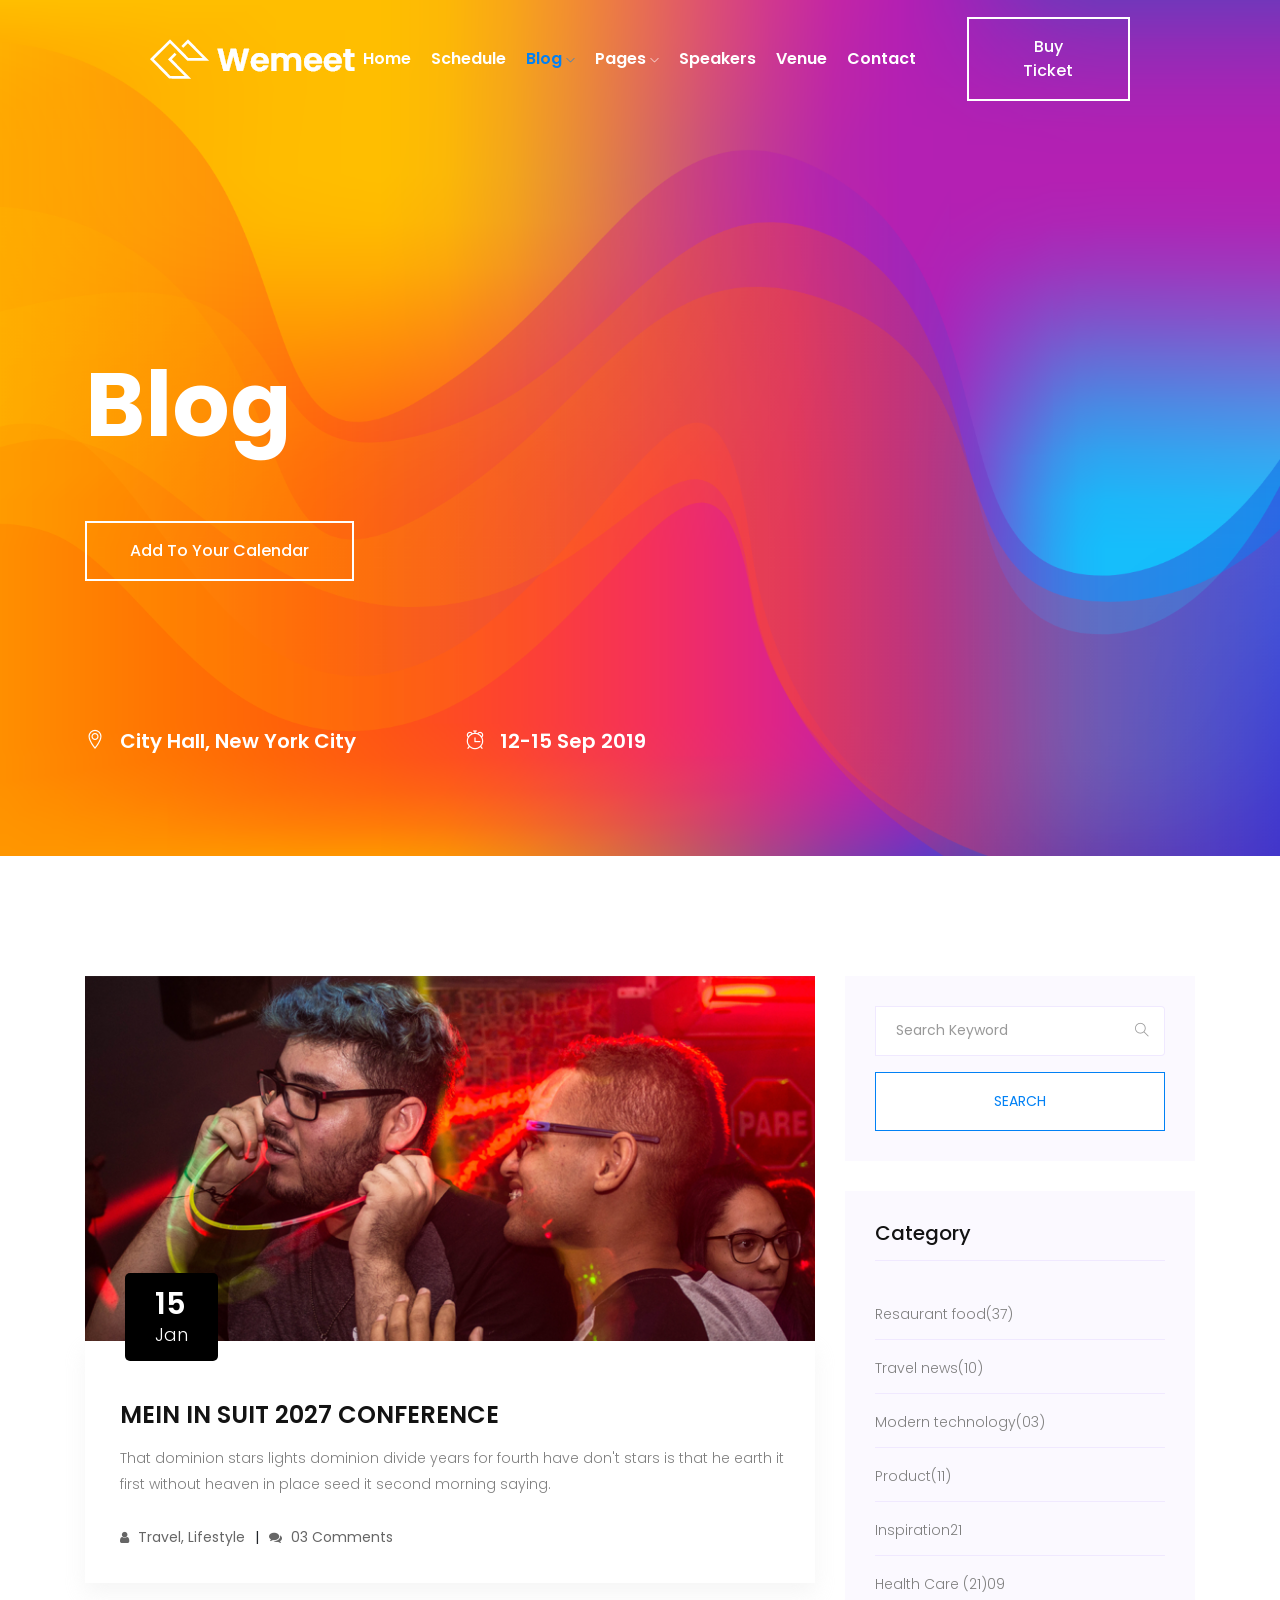
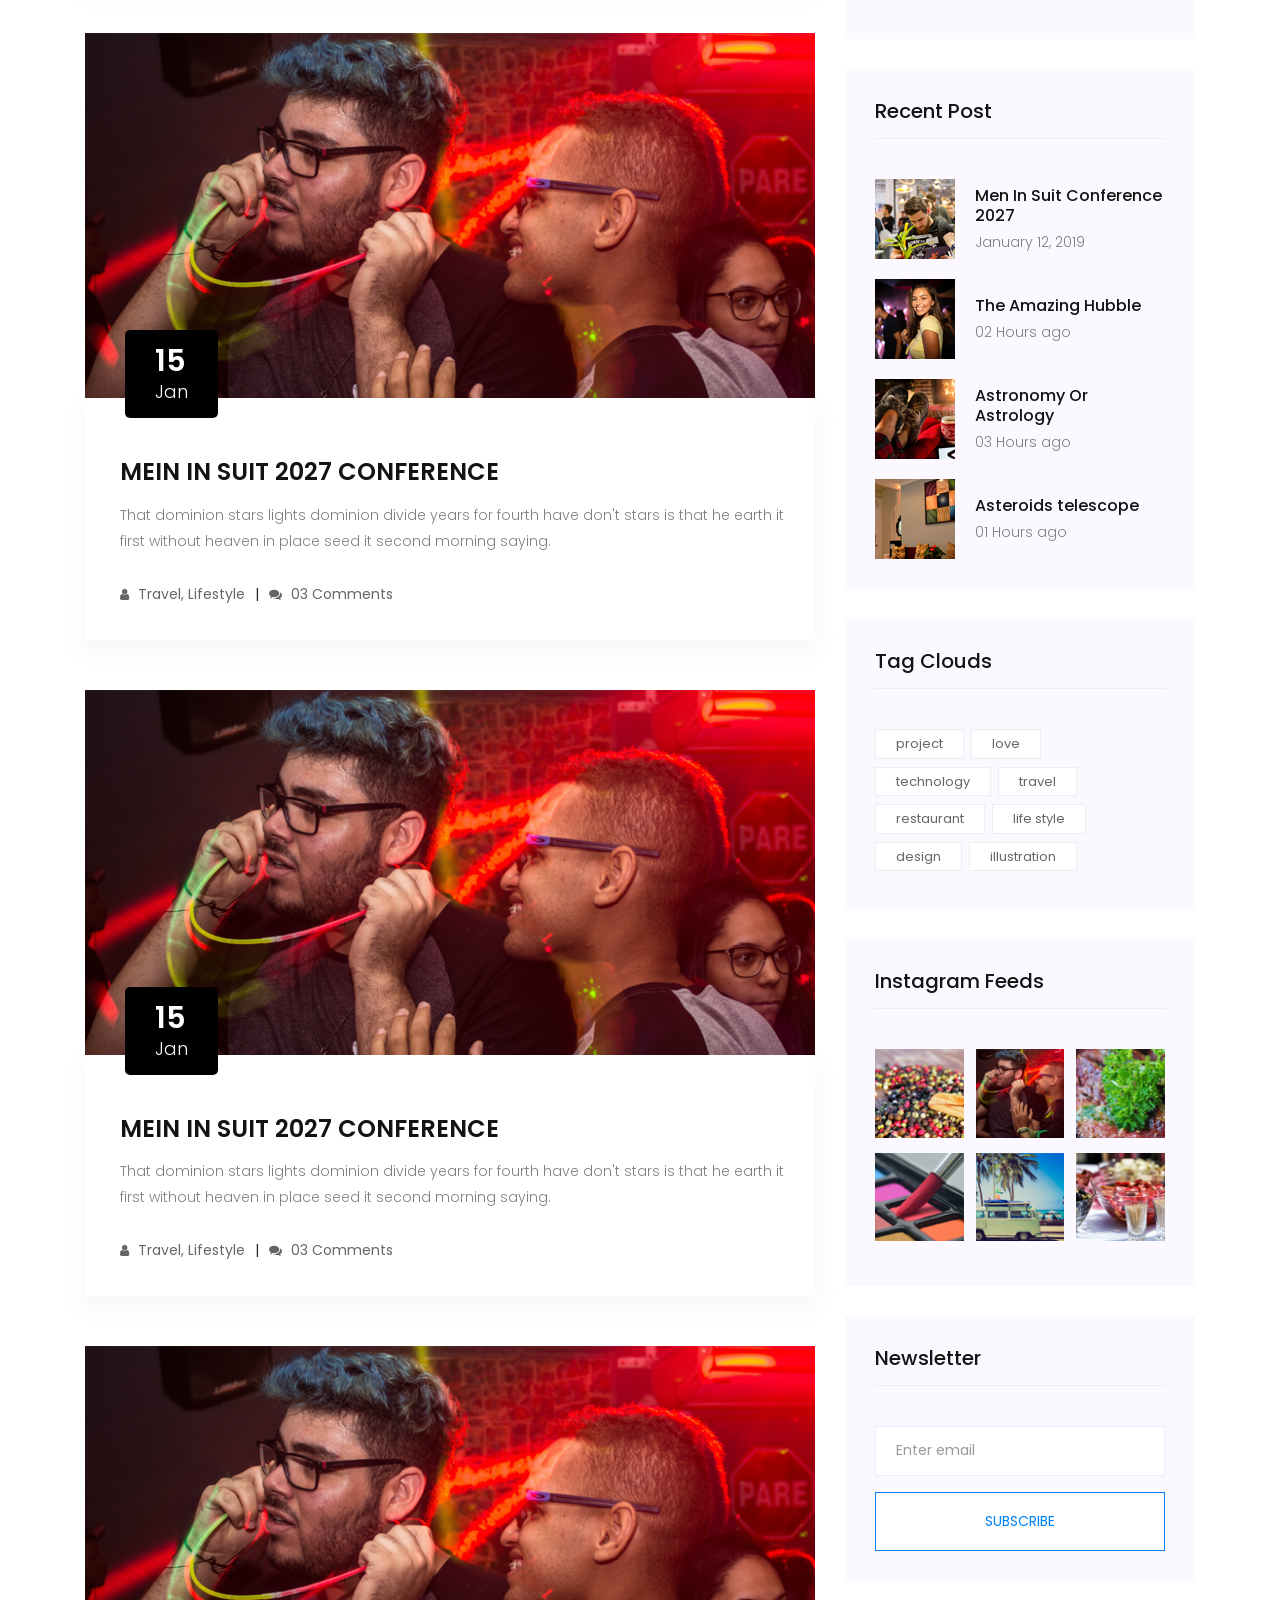
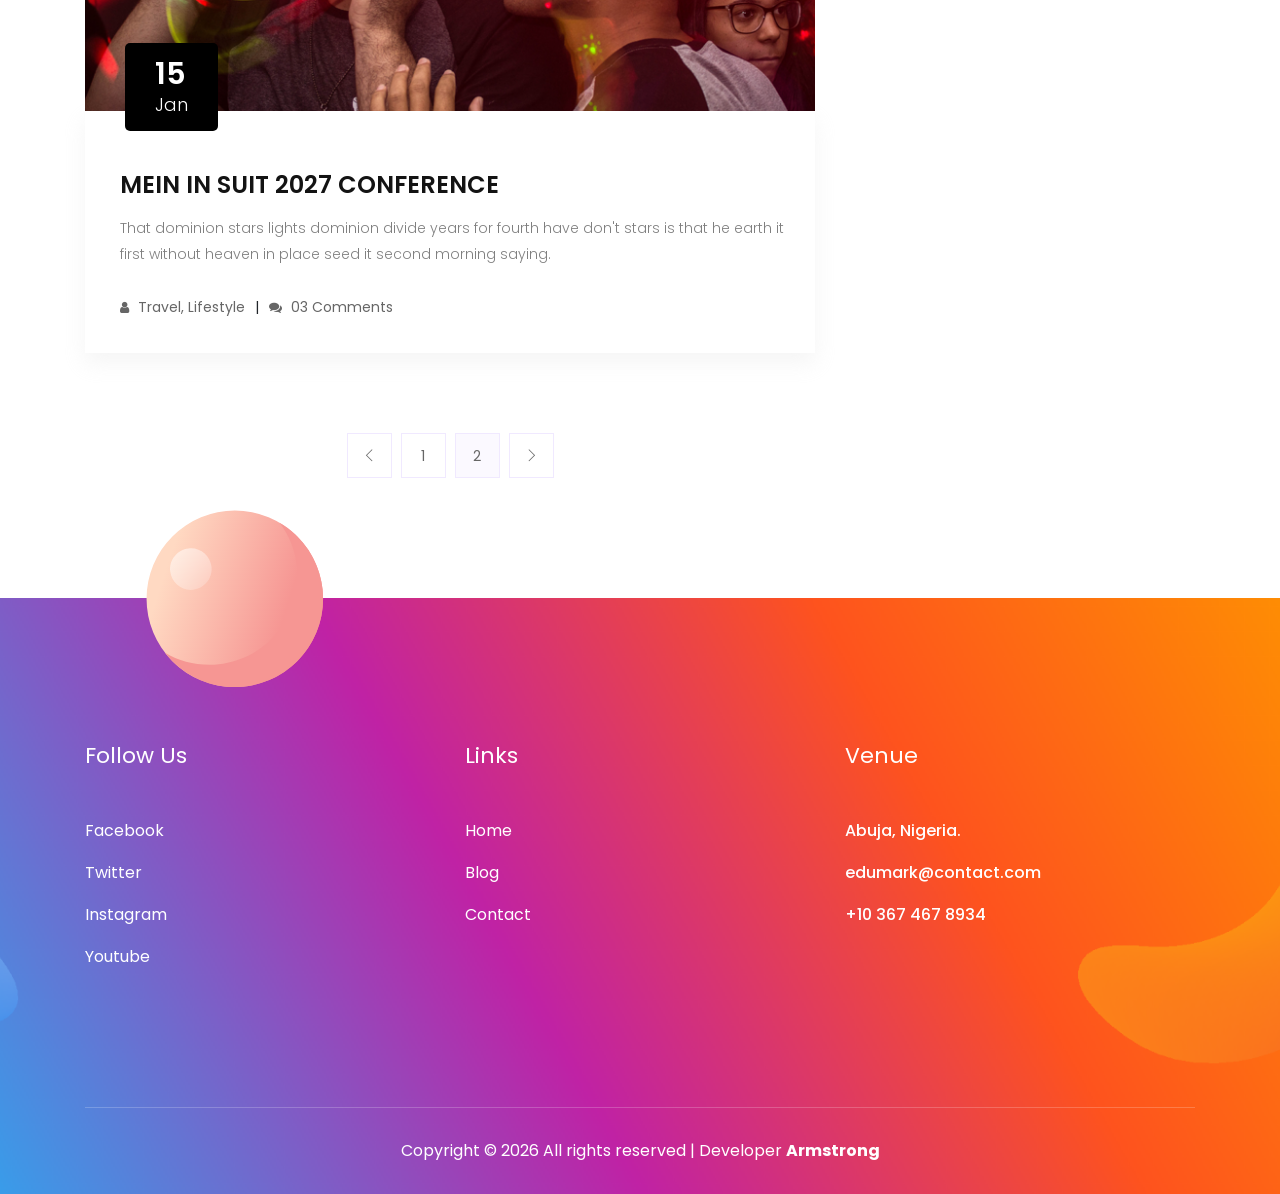
==== commit 2fafe7a3: "Version 1" ====
--- a/blog.html
+++ b/blog.html
@@ -27,9 +27,6 @@
 </head>
 
 <body>
-    <!--[if lte IE 9]>
-            <p class="browserupgrade">You are using an <strong>outdated</strong> browser. Please <a href="https://browsehappy.com/">upgrade your browser</a> to improve your experience and security.</p>
-        <![endif]-->
 
     <!-- header-start -->
     <header>
@@ -131,6 +128,7 @@
             <div class="row">
                 <div class="col-lg-8 mb-5 mb-lg-0">
                     <div class="blog_left_sidebar">
+
                         <article class="blog_item">
                             <div class="blog_item_img">
                                 <img class="card-img rounded-0" src="img/blog/single_blog_1.png" alt="">
@@ -142,7 +140,7 @@
 
                             <div class="blog_details">
                                 <a class="d-inline-block" href="single-blog.html">
-                                    <h2>Google inks pact for new 35-storey office</h2>
+                                    <h2>MEIN IN SUIT 2027 CONFERENCE</h2>
                                 </a>
                                 <p>That dominion stars lights dominion divide years for fourth have don't stars is that
                                     he earth it first without heaven in place seed it second morning saying.</p>
@@ -155,7 +153,7 @@
 
                         <article class="blog_item">
                             <div class="blog_item_img">
-                                <img class="card-img rounded-0" src="img/blog/single_blog_2.png" alt="">
+                                <img class="card-img rounded-0" src="img/blog/single_blog_1.png" alt="">
                                 <a href="#" class="blog_item_date">
                                     <h3>15</h3>
                                     <p>Jan</p>
@@ -164,7 +162,7 @@
 
                             <div class="blog_details">
                                 <a class="d-inline-block" href="single-blog.html">
-                                    <h2>Google inks pact for new 35-storey office</h2>
+                                    <h2>MEIN IN SUIT 2027 CONFERENCE</h2>
                                 </a>
                                 <p>That dominion stars lights dominion divide years for fourth have don't stars is that
                                     he earth it first without heaven in place seed it second morning saying.</p>
@@ -175,9 +173,10 @@
                             </div>
                         </article>
 
+
                         <article class="blog_item">
                             <div class="blog_item_img">
-                                <img class="card-img rounded-0" src="img/blog/single_blog_3.png" alt="">
+                                <img class="card-img rounded-0" src="img/blog/single_blog_1.png" alt="">
                                 <a href="#" class="blog_item_date">
                                     <h3>15</h3>
                                     <p>Jan</p>
@@ -186,7 +185,7 @@
 
                             <div class="blog_details">
                                 <a class="d-inline-block" href="single-blog.html">
-                                    <h2>Google inks pact for new 35-storey office</h2>
+                                    <h2>MEIN IN SUIT 2027 CONFERENCE</h2>
                                 </a>
                                 <p>That dominion stars lights dominion divide years for fourth have don't stars is that
                                     he earth it first without heaven in place seed it second morning saying.</p>
@@ -197,9 +196,10 @@
                             </div>
                         </article>
 
+
                         <article class="blog_item">
                             <div class="blog_item_img">
-                                <img class="card-img rounded-0" src="img/blog/single_blog_4.png" alt="">
+                                <img class="card-img rounded-0" src="img/blog/single_blog_1.png" alt="">
                                 <a href="#" class="blog_item_date">
                                     <h3>15</h3>
                                     <p>Jan</p>
@@ -208,7 +208,7 @@
 
                             <div class="blog_details">
                                 <a class="d-inline-block" href="single-blog.html">
-                                    <h2>Google inks pact for new 35-storey office</h2>
+                                    <h2>MEIN IN SUIT 2027 CONFERENCE</h2>
                                 </a>
                                 <p>That dominion stars lights dominion divide years for fourth have don't stars is that
                                     he earth it first without heaven in place seed it second morning saying.</p>
@@ -219,27 +219,6 @@
                             </div>
                         </article>
 
-                        <article class="blog_item">
-                            <div class="blog_item_img">
-                                <img class="card-img rounded-0" src="img/blog/single_blog_5.png" alt="">
-                                <a href="#" class="blog_item_date">
-                                    <h3>15</h3>
-                                    <p>Jan</p>
-                                </a>
-                            </div>
-
-                            <div class="blog_details">
-                                <a class="d-inline-block" href="single-blog.html">
-                                    <h2>Google inks pact for new 35-storey office</h2>
-                                </a>
-                                <p>That dominion stars lights dominion divide years for fourth have don't stars is that
-                                    he earth it first without heaven in place seed it second morning saying.</p>
-                                <ul class="blog-info-link">
-                                    <li><a href="#"><i class="fa fa-user"></i> Travel, Lifestyle</a></li>
-                                    <li><a href="#"><i class="fa fa-comments"></i> 03 Comments</a></li>
-                                </ul>
-                            </div>
-                        </article>
 
                         <nav class="blog-pagination justify-content-center d-flex">
                             <ul class="pagination">
@@ -330,7 +309,7 @@
                                 <img src="img/post/post_1.png" alt="post">
                                 <div class="media-body">
                                     <a href="single-blog.html">
-                                        <h3>From life was you fish...</h3>
+                                        <h3>Men In Suit Conference 2027</h3>
                                     </a>
                                     <p>January 12, 2019</p>
                                 </div>
@@ -455,66 +434,67 @@
         <div class="circle_ball d-none d-lg-block">
             <img src="img/banner/footer_ball.png" alt="">
         </div>
-            <div class="footer_top">
-                <div class="container">
-                    <div class="row">
-                        <div class="col-xl-4 col-md-4 col-lg-4">
-                            <div class="footer_widget">
-                                <h3 class="footer_title">
-                                        Follow Us
-                                </h3>
-                                <ul>
-                                    <li><a target="_blank" href="#">Facebook</a></li>
-                                    <li><a target="_blank" href="#">Twitter</a></li>
-                                    <li><a target="_blank" href="#">Instagram</a></li>
-                                    <li><a target="_blank" href="#">Youtube</a></li>
-                                </ul>
-    
-                            </div>
-                        </div>
-                        <div class="col-xl-4 col-md-4 col-lg-4">
-                            <div class="footer_widget">
-                                <h3 class="footer_title">
-                                        Links
-                                </h3>
-                                <ul>
-                                    <li><a target="_blank" href="schedule.html">Schedule</a></li>
-                                    <li><a target="_blank" href="speakers.html">Speakers</a></li>
-                                    <li><a target="_blank" href="contact.html">Contact</a></li>
-                                </ul>
-                            </div>
-                        </div>
-                        <div class="col-xl-4 col-md-4 col-lg-4">
-                            <div class="footer_widget">
-                                <h3 class="footer_title">
-                                        Venue
-                                </h3>
-                                <p>
-                                    200, D-block, Green lane USA <br>
-                                    edumark@contact.com <br>
-                                    +10 367 467 8934
-                                    
-                                </p>
-                            </div>
+        <div class="footer_top">
+            <div class="container">
+                <div class="row">
+                    <div class="col-xl-4 col-md-4 col-lg-4">
+                        <div class="footer_widget">
+                            <h3 class="footer_title">
+                                Follow Us
+                            </h3>
+                            <ul>
+                                <li><a target="_blank" href="#">Facebook</a></li>
+                                <li><a target="_blank" href="#">Twitter</a></li>
+                                <li><a target="_blank" href="#">Instagram</a></li>
+                                <li><a target="_blank" href="#">Youtube</a></li>
+                            </ul>
+
+                        </div>
+                    </div>
+                    <div class="col-xl-4 col-md-4 col-lg-4">
+                        <div class="footer_widget">
+                            <h3 class="footer_title">
+                                Links
+                            </h3>
+                            <ul>
+                                <li><a href="index.html">Home</a></li>
+                                <li><a href="blog.html">Blog</a></li>
+                                <li><a href="contact.html">Contact</a></li>
+                            </ul>
+                        </div>
+                    </div>
+                    <div class="col-xl-4 col-md-4 col-lg-4">
+                        <div class="footer_widget">
+                            <h3 class="footer_title">
+                                Venue
+                            </h3>
+                            <p>
+                                Abuja, Nigeria. <br>
+                                edumark@contact.com <br>
+                                +10 367 467 8934
+
+                            </p>
                         </div>
                     </div>
                 </div>
             </div>
-            <div class="copy-right_text">
-                <div class="container">
-                    <div class="footer_border"></div>
-                    <div class="row">
-                        <div class="col-xl-12">
-                            <p class="copy_right text-center">
-                                <!-- Link back to Colorlib can't be removed. Template is licensed under CC BY 3.0. -->
-Copyright &copy;<script>document.write(new Date().getFullYear());</script> All rights reserved | This template is made with <i class="fa fa-heart-o" aria-hidden="true"></i> by <a href="https://colorlib.com" target="_blank">Colorlib</a>
-<!-- Link back to Colorlib can't be removed. Template is licensed under CC BY 3.0. -->
-                            </p>
-                        </div>
+        </div>
+        <div class="copy-right_text">
+            <div class="container">
+                <div class="footer_border"></div>
+                <div class="row">
+                    <div class="col-xl-12">
+                        <p class="copy_right text-center">
+                            <!-- Link back to Colorlib can't be removed. Template is licensed under CC BY 3.0. -->
+                            Copyright &copy;
+                            2026 All rights reserved | Developer <b><a
+                                href="https://armstrong-aisosa.github.io/personal-react-portfolio/" target="_blank">Armstrong</a></b>
+                        </p>
                     </div>
                 </div>
             </div>
-        </footer>
+        </div>
+    </footer>
     <!-- footer_end -->
 
     <!--all JS here -->
--- a/css/style.css
+++ b/css/style.css
@@ -41,6 +41,11 @@
   /* W3C, IE10+, FF16+, Chrome26+, Opera12+, Safari7+ */
   filter: progid:DXImageTransform.Microsoft.gradient( startColorstr='#ff9600', endColorstr='#1bb8f9',GradientType=1 );
   /* IE6-9 */
+}
+
+/* Color */
+.white-text {
+  color: white;
 }
 
 /* Normal desktop :1200px. */
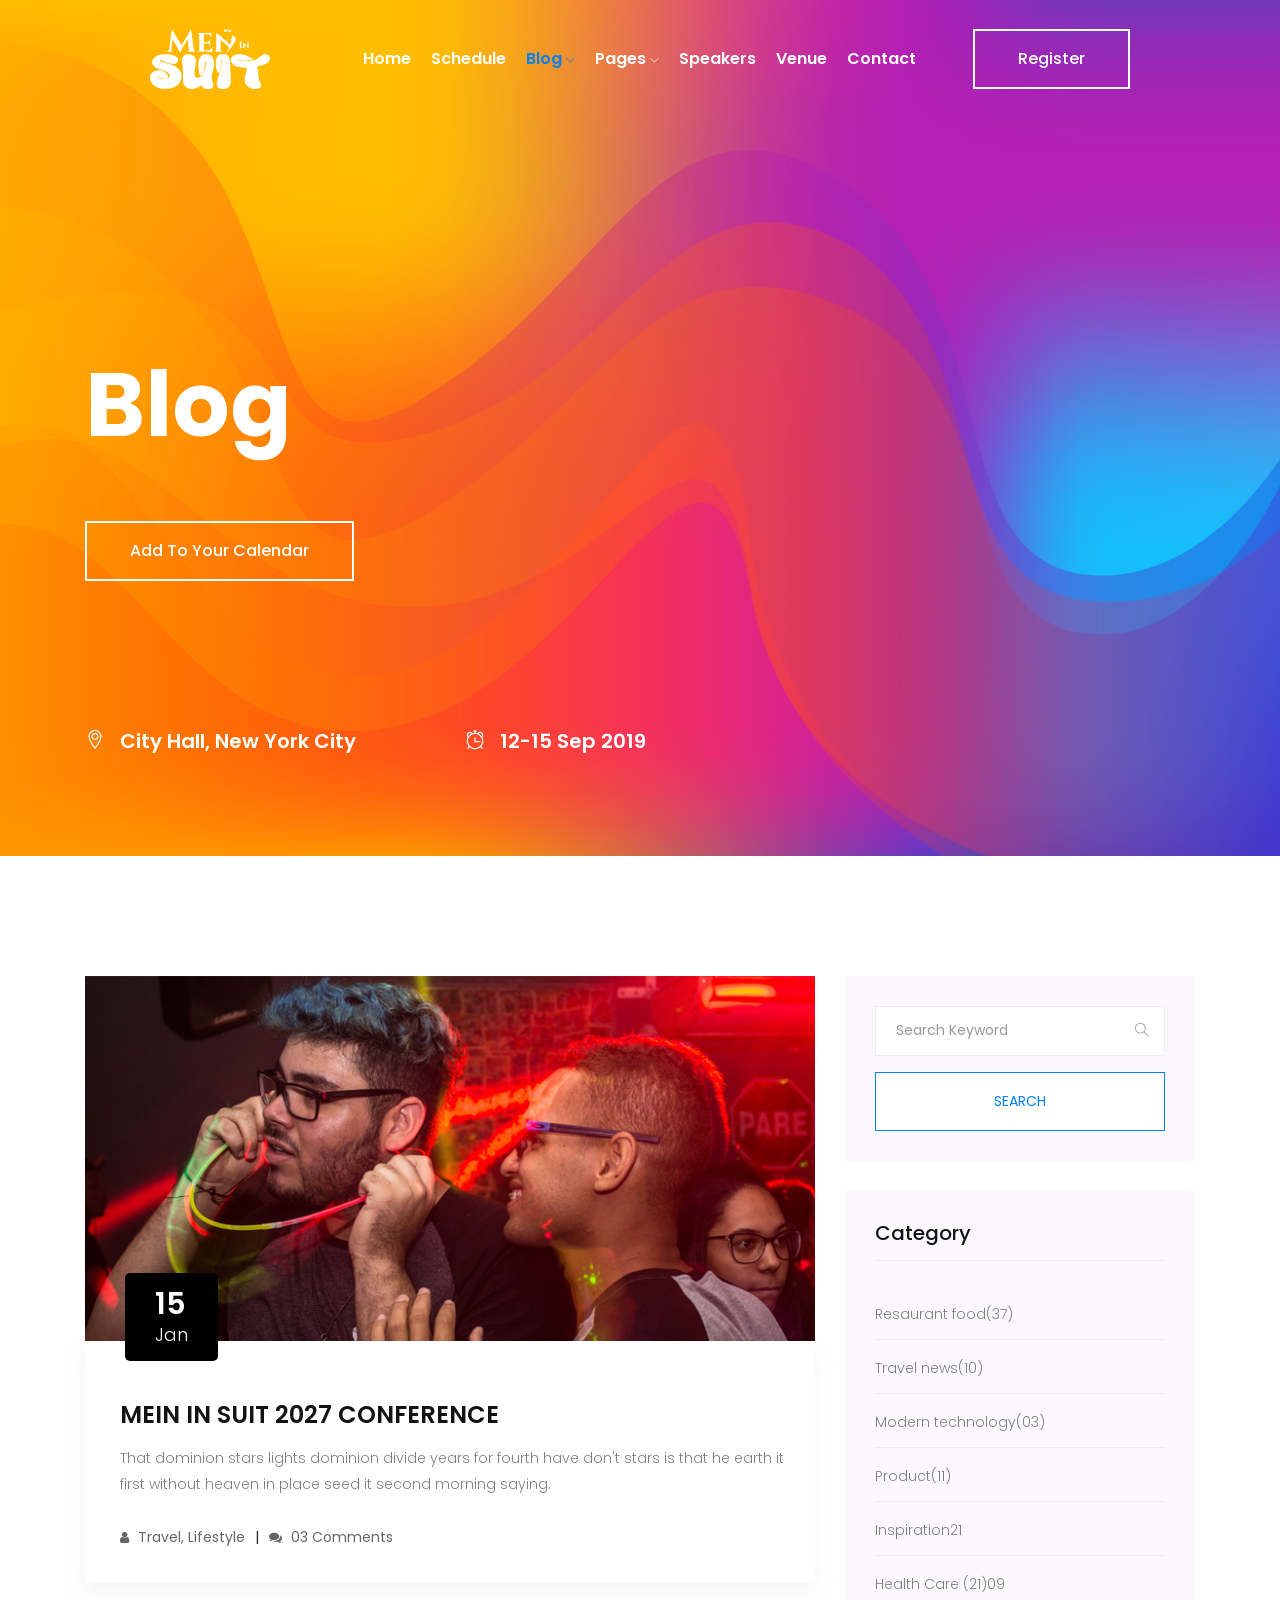
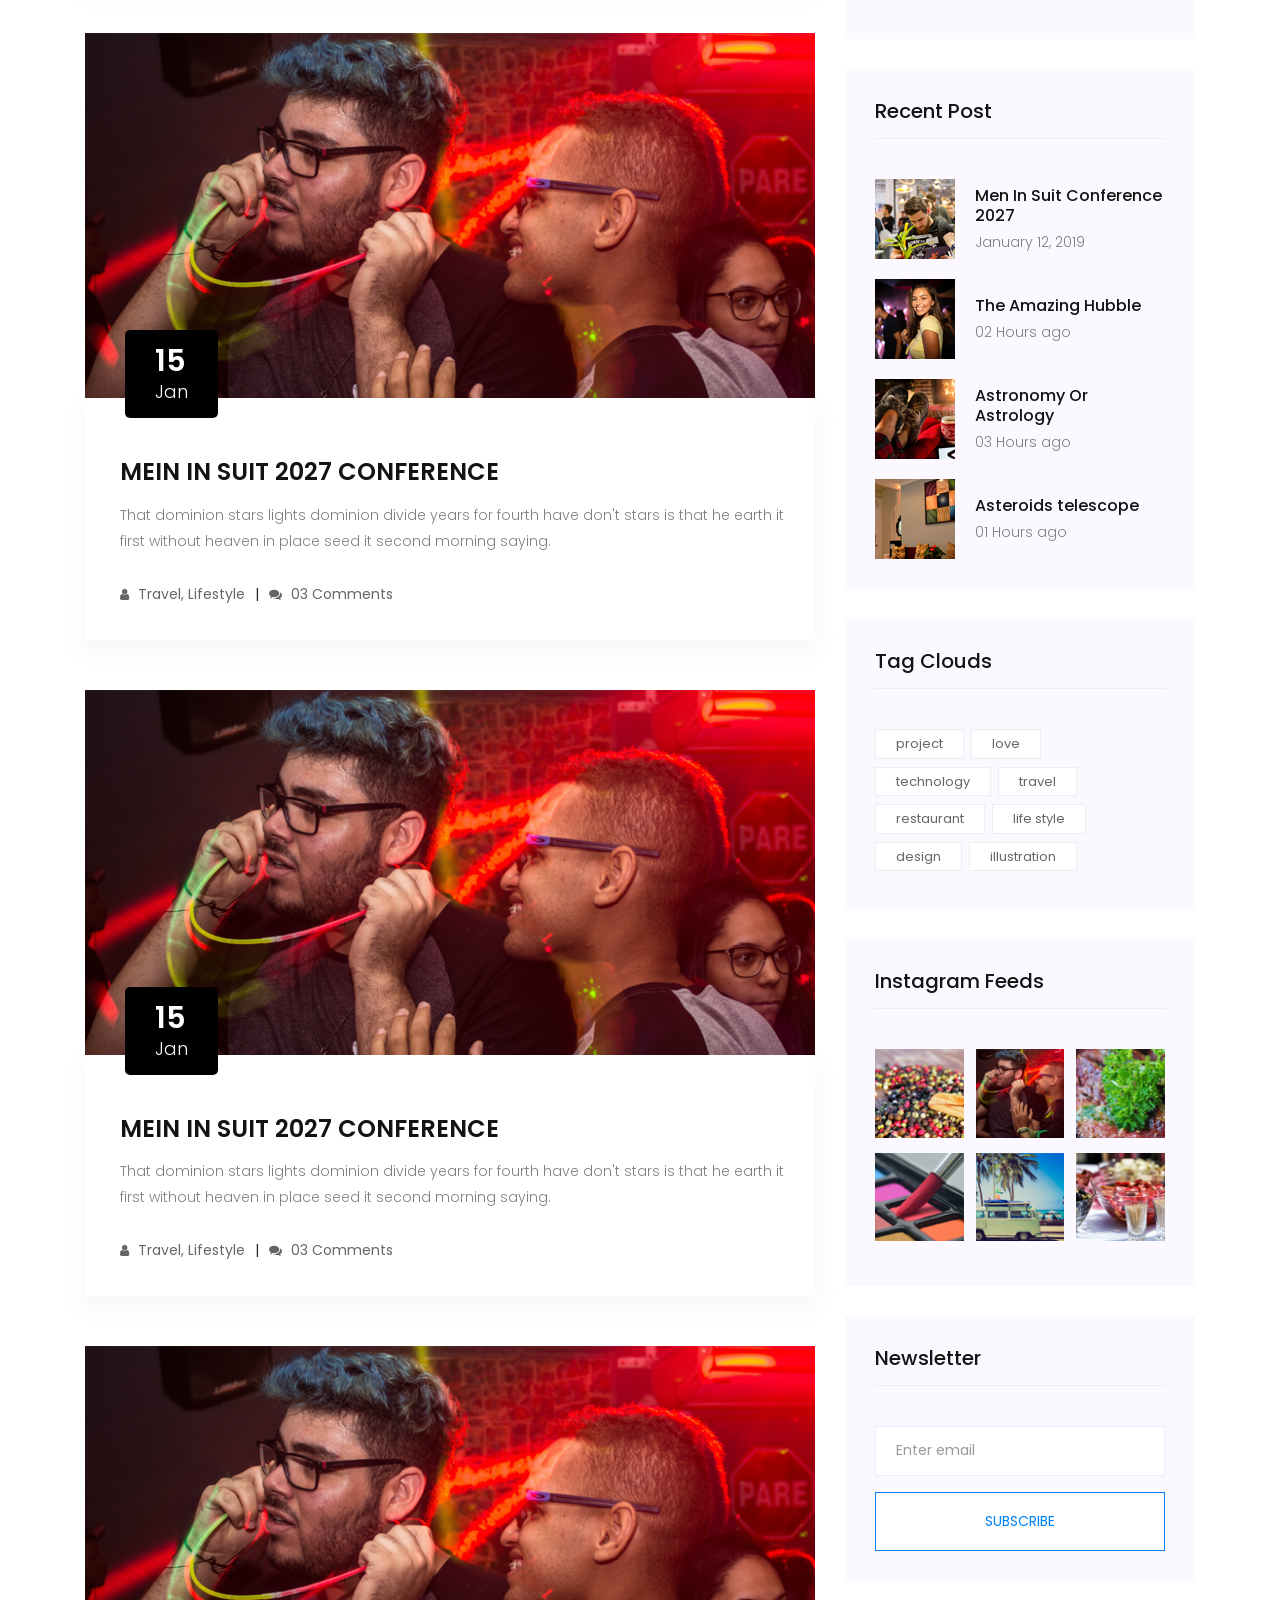
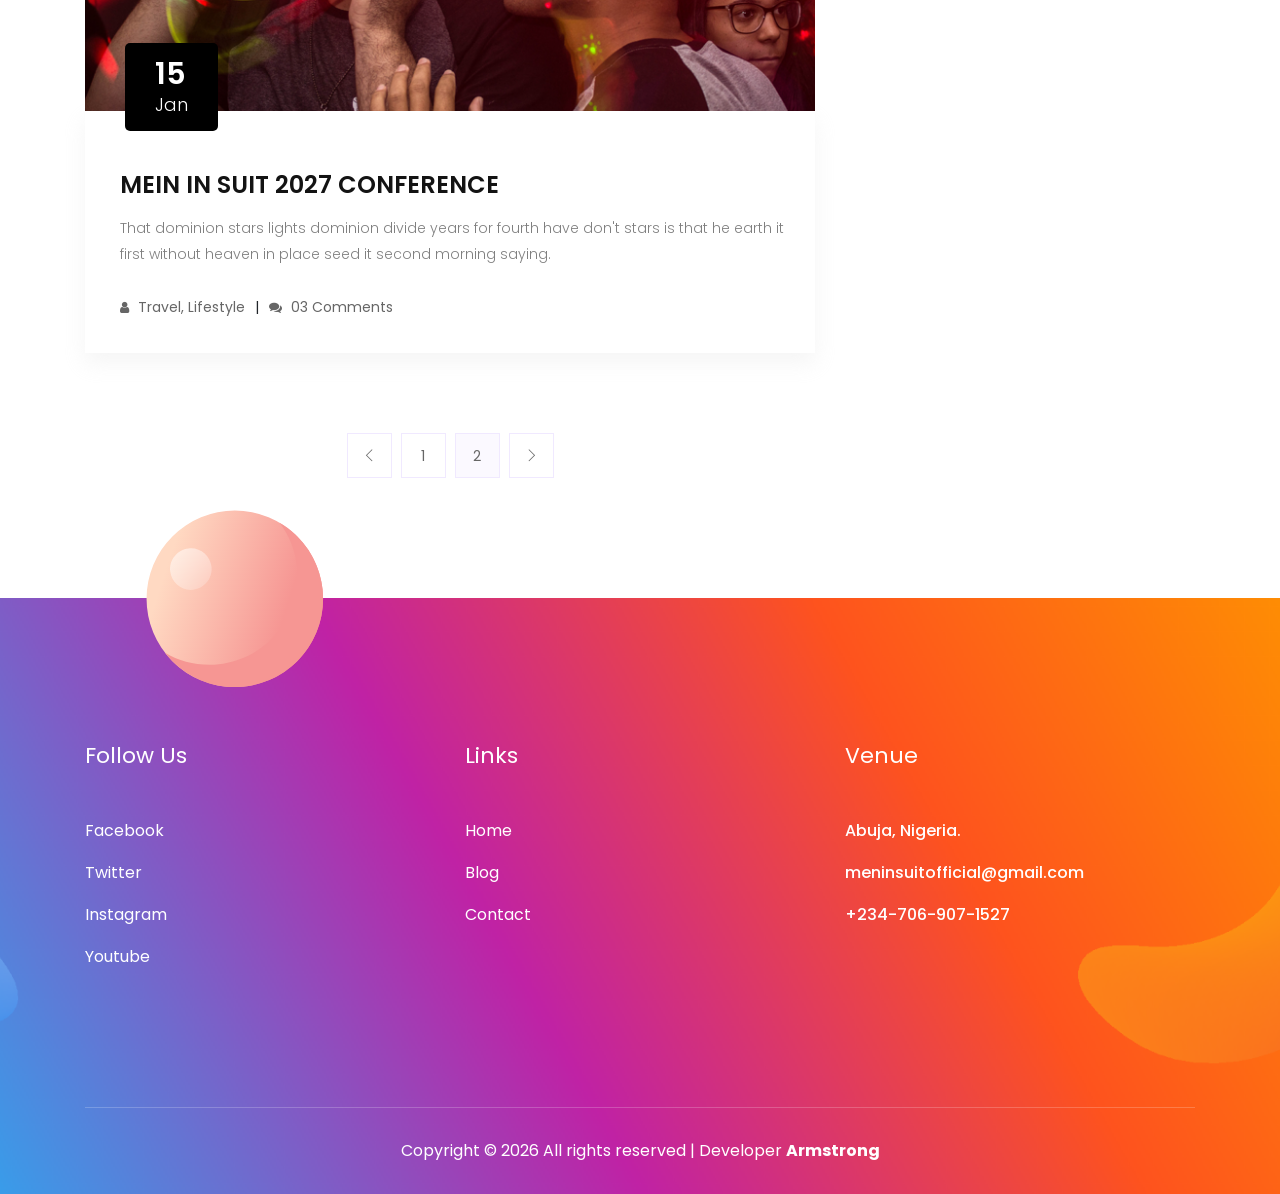
==== commit 32037ee7: "Logo, register btn and email" ====
--- a/blog.html
+++ b/blog.html
@@ -37,7 +37,7 @@
                         <div class="col-xl-2 col-lg-2">
                             <div class="logo-img">
                                 <a href="index.html">
-                                    <img src="img/logo.png" alt="">
+                                    <img src="img/men_in_suit-white.svg" alt="logo">
                                 </a>
                             </div>
                         </div>
@@ -67,7 +67,8 @@
                         </div>
                         <div class="col-xl-2 col-lg-2 d-none d-lg-block">
                             <div class="buy_ticket">
-                                <a href="#" class="boxed-btn-white">Buy Ticket</a>
+                                <a target="_blank" href="https://docs.google.com/forms/d/e/1FAIpQLSczXBTQeU08DojbnmTJV39SnfMSW71d2-JocEUGeLIiaSmNew/viewform?usp=sharing&ouid=108986806600137059705"
+                                    class="boxed-btn-white">Register</a>
                             </div>
                         </div>
                         <div class="col-12">
@@ -470,8 +471,8 @@
                             </h3>
                             <p>
                                 Abuja, Nigeria. <br>
-                                edumark@contact.com <br>
-                                +10 367 467 8934
+                                meninsuitofficial@gmail.com <br>
+                                +234-706-907-1527
 
                             </p>
                         </div>
@@ -488,7 +489,8 @@
                             <!-- Link back to Colorlib can't be removed. Template is licensed under CC BY 3.0. -->
                             Copyright &copy;
                             2026 All rights reserved | Developer <b><a
-                                href="https://armstrong-aisosa.github.io/personal-react-portfolio/" target="_blank">Armstrong</a></b>
+                                    href="https://armstrong-aisosa.github.io/personal-react-portfolio/"
+                                    target="_blank">Armstrong</a></b>
                         </p>
                     </div>
                 </div>
--- a/css/style.css
+++ b/css/style.css
@@ -1,5 +1,6 @@
 @import url("https://fonts.googleapis.com/css?family=Poppins:300,400,500,500i,600,700,700i,800,800i,900&display=swap");
 @import url("https://fonts.googleapis.com/css?family=Poppins:300,400,500,500i,600,700,700i,800,800i,900&display=swap");
+
 /* line 1, C:/Users/SPN Graphics/Desktop/CL September/209/HTML/scss/_extend.scss */
 .flex-center-start {
   display: -webkit-box;
@@ -24,12 +25,13 @@
   /* Chrome10-25,Safari5.1-6 */
   background: linear-gradient(to bottom, #ff9600 0%, #fe531e 26%, #c022a5 57%, #1bb8f9 100%);
   /* W3C, IE10+, FF16+, Chrome26+, Opera12+, Safari7+ */
-  filter: progid:DXImageTransform.Microsoft.gradient( startColorstr='#ff9600', endColorstr='#1bb8f9',GradientType=0 );
+  filter: progid:DXImageTransform.Microsoft.gradient(startColorstr='#ff9600', endColorstr='#1bb8f9', GradientType=0);
   /* IE6-9 */
 }
 
 /* line 23, C:/Users/SPN Graphics/Desktop/CL September/209/HTML/scss/_extend.scss */
-.event_area .double_line::before, .event_area .double_line::after {
+.event_area .double_line::before,
+.event_area .double_line::after {
   /* Permalink - use to edit and share this gradient: https://colorzilla.com/gradient-editor/#ff9600+0,fe531e+26,c022a5+57,1bb8f9+100 */
   background: #ff9600;
   /* Old browsers */
@@ -39,13 +41,23 @@
   /* Chrome10-25,Safari5.1-6 */
   background: linear-gradient(to right, #ff9600 0%, #fe531e 26%, #c022a5 57%, #1bb8f9 100%);
   /* W3C, IE10+, FF16+, Chrome26+, Opera12+, Safari7+ */
-  filter: progid:DXImageTransform.Microsoft.gradient( startColorstr='#ff9600', endColorstr='#1bb8f9',GradientType=1 );
+  filter: progid:DXImageTransform.Microsoft.gradient(startColorstr='#ff9600', endColorstr='#1bb8f9', GradientType=1);
   /* IE6-9 */
 }
 
 /* Color */
 .white-text {
   color: white;
+}
+
+/* Logo */
+.logo-img a img {
+  width: 120px;
+}
+
+/* link */
+ .blue-on-hover:hover {
+  color: #0181F5;
 }
 
 /* Normal desktop :1200px. */
@@ -86,7 +98,8 @@
 
 /* line 23, C:/Users/SPN Graphics/Desktop/CL September/209/HTML/scss/_reset.scss */
 a:focus,
-.button:focus, button:focus {
+.button:focus,
+button:focus {
   text-decoration: none;
   outline: none;
 }
@@ -114,7 +127,11 @@
 }
 
 /* line 44, C:/Users/SPN Graphics/Desktop/CL September/209/HTML/scss/_reset.scss */
-h1, h2, h3, h4, h5 {
+h1,
+h2,
+h3,
+h4,
+h5 {
   font-family: "Poppins", sans-serif;
   color: #131313;
 }
@@ -361,6 +378,7 @@
 }
 
 @media (max-width: 767px) {
+
   /* line 244, C:/Users/SPN Graphics/Desktop/CL September/209/HTML/scss/_reset.scss */
   .seperator {
     margin-top: 15px;
@@ -369,6 +387,7 @@
 }
 
 @media (min-width: 768px) and (max-width: 991px) {
+
   /* line 244, C:/Users/SPN Graphics/Desktop/CL September/209/HTML/scss/_reset.scss */
   .seperator {
     margin-top: 15px;
@@ -382,6 +401,7 @@
 }
 
 @media (max-width: 767px) {
+
   /* line 262, C:/Users/SPN Graphics/Desktop/CL September/209/HTML/scss/_reset.scss */
   .mb-95 {
     margin-bottom: 30px;
@@ -394,6 +414,7 @@
 }
 
 @media (max-width: 767px) {
+
   /* line 269, C:/Users/SPN Graphics/Desktop/CL September/209/HTML/scss/_reset.scss */
   .mb-80 {
     margin-bottom: 30px;
@@ -406,6 +427,7 @@
 }
 
 @media (max-width: 767px) {
+
   /* line 275, C:/Users/SPN Graphics/Desktop/CL September/209/HTML/scss/_reset.scss */
   .mb-60 {
     margin-bottom: 30px;
@@ -525,6 +547,7 @@
 }
 
 @media (max-width: 767px) {
+
   /* line 73, C:/Users/SPN Graphics/Desktop/CL September/209/HTML/scss/_btn.scss */
   .boxed-btn-white {
     padding: 14px 20px;
@@ -561,6 +584,7 @@
 }
 
 @media (min-width: 768px) and (max-width: 991px) {
+
   /* line 2, C:/Users/SPN Graphics/Desktop/CL September/209/HTML/scss/_section_title.scss */
   .section_title .sub_heading {
     margin-bottom: 10px;
@@ -579,6 +603,7 @@
 }
 
 @media (max-width: 767px) {
+
   /* line 15, C:/Users/SPN Graphics/Desktop/CL September/209/HTML/scss/_section_title.scss */
   .section_title .sub_heading2 {
     margin-bottom: 5px;
@@ -594,6 +619,7 @@
 }
 
 @media (max-width: 767px) {
+
   /* line 27, C:/Users/SPN Graphics/Desktop/CL September/209/HTML/scss/_section_title.scss */
   .section_title h3 {
     font-size: 26px;
@@ -602,6 +628,7 @@
 }
 
 @media (min-width: 768px) and (max-width: 991px) {
+
   /* line 27, C:/Users/SPN Graphics/Desktop/CL September/209/HTML/scss/_section_title.scss */
   .section_title h3 {
     font-size: 25px;
@@ -617,6 +644,7 @@
 }
 
 @media (max-width: 767px) {
+
   /* line 43, C:/Users/SPN Graphics/Desktop/CL September/209/HTML/scss/_section_title.scss */
   .section_title.padding-right {
     padding-right: 0;
@@ -624,6 +652,7 @@
 }
 
 @media (min-width: 768px) and (max-width: 991px) {
+
   /* line 43, C:/Users/SPN Graphics/Desktop/CL September/209/HTML/scss/_section_title.scss */
   .section_title.padding-right {
     padding-right: 0;
@@ -631,6 +660,7 @@
 }
 
 @media (min-width: 992px) and (max-width: 1200px) {
+
   /* line 43, C:/Users/SPN Graphics/Desktop/CL September/209/HTML/scss/_section_title.scss */
   .section_title.padding-right {
     padding-right: 0;
@@ -647,6 +677,7 @@
 }
 
 @media (max-width: 767px) {
+
   /* line 57, C:/Users/SPN Graphics/Desktop/CL September/209/HTML/scss/_section_title.scss */
   .serction_title_large h3 {
     font-size: 35px;
@@ -654,6 +685,7 @@
 }
 
 @media (min-width: 768px) and (max-width: 991px) {
+
   /* line 57, C:/Users/SPN Graphics/Desktop/CL September/209/HTML/scss/_section_title.scss */
   .serction_title_large h3 {
     font-size: 45px;
@@ -661,6 +693,7 @@
 }
 
 @media (min-width: 992px) and (max-width: 1200px) {
+
   /* line 57, C:/Users/SPN Graphics/Desktop/CL September/209/HTML/scss/_section_title.scss */
   .serction_title_large h3 {
     font-size: 60px;
@@ -681,6 +714,7 @@
 }
 
 @media (max-width: 767px) {
+
   /* line 72, C:/Users/SPN Graphics/Desktop/CL September/209/HTML/scss/_section_title.scss */
   .serction_title_large h3::before {
     width: 80px;
@@ -690,6 +724,7 @@
 }
 
 @media (max-width: 767px) {
+
   /* line 4, C:/Users/SPN Graphics/Desktop/CL September/209/HTML/scss/_slick-nav.scss */
   .mobile_menu {
     position: absolute;
@@ -728,6 +763,7 @@
 }
 
 @media (max-width: 767px) {
+
   /* line 35, C:/Users/SPN Graphics/Desktop/CL September/209/HTML/scss/_slick-nav.scss */
   .slicknav_menu .slicknav_nav a i {
     display: none;
@@ -735,6 +771,7 @@
 }
 
 @media (min-width: 768px) and (max-width: 991px) {
+
   /* line 35, C:/Users/SPN Graphics/Desktop/CL September/209/HTML/scss/_slick-nav.scss */
   .slicknav_menu .slicknav_nav a i {
     display: none;
@@ -766,6 +803,7 @@
 }
 
 @media (max-width: 767px) {
+
   /* line 12, C:/Users/SPN Graphics/Desktop/CL September/209/HTML/scss/_slick-nav.scss */
   .slicknav_menu {
     margin-right: 12px;
@@ -815,6 +853,7 @@
 }
 
 @media (max-width: 767px) {
+
   /* line 6, C:/Users/SPN Graphics/Desktop/CL September/209/HTML/scss/_header.scss */
   .header-area .main-header-area {
     padding: 10px 0;
@@ -822,6 +861,7 @@
 }
 
 @media (min-width: 768px) and (max-width: 991px) {
+
   /* line 6, C:/Users/SPN Graphics/Desktop/CL September/209/HTML/scss/_header.scss */
   .header-area .main-header-area {
     padding: 10px 0;
@@ -829,6 +869,7 @@
 }
 
 @media (min-width: 992px) and (max-width: 1200px) {
+
   /* line 6, C:/Users/SPN Graphics/Desktop/CL September/209/HTML/scss/_header.scss */
   .header-area .main-header-area {
     padding: 0 50px;
@@ -836,6 +877,7 @@
 }
 
 @media (max-width: 767px) {
+
   /* line 17, C:/Users/SPN Graphics/Desktop/CL September/209/HTML/scss/_header.scss */
   .header-area .main-header-area .logo-img {
     padding-left: 20px;
@@ -843,6 +885,7 @@
 }
 
 @media (min-width: 768px) and (max-width: 991px) {
+
   /* line 17, C:/Users/SPN Graphics/Desktop/CL September/209/HTML/scss/_header.scss */
   .header-area .main-header-area .logo-img {
     padding-left: 20px;
@@ -850,6 +893,7 @@
 }
 
 @media (min-width: 992px) and (max-width: 1200px) {
+
   /* line 24, C:/Users/SPN Graphics/Desktop/CL September/209/HTML/scss/_header.scss */
   .header-area .main-header-area .logo-img img {
     width: 100px;
@@ -857,6 +901,7 @@
 }
 
 @media (max-width: 767px) {
+
   /* line 24, C:/Users/SPN Graphics/Desktop/CL September/209/HTML/scss/_header.scss */
   .header-area .main-header-area .logo-img img {
     width: 120px;
@@ -864,6 +909,7 @@
 }
 
 @media (min-width: 768px) and (max-width: 991px) {
+
   /* line 24, C:/Users/SPN Graphics/Desktop/CL September/209/HTML/scss/_header.scss */
   .header-area .main-header-area .logo-img img {
     width: 120px;
@@ -895,6 +941,7 @@
 }
 
 @media (min-width: 992px) and (max-width: 1200px) {
+
   /* line 43, C:/Users/SPN Graphics/Desktop/CL September/209/HTML/scss/_header.scss */
   .header-area .main-header-area .main-menu ul li a {
     padding: 35px 8px 35px 8px;
@@ -902,6 +949,7 @@
 }
 
 @media (min-width: 1200px) and (max-width: 1500px) {
+
   /* line 43, C:/Users/SPN Graphics/Desktop/CL September/209/HTML/scss/_header.scss */
   .header-area .main-header-area .main-menu ul li a {
     padding: 35px 8px 35px 8px;
@@ -914,6 +962,7 @@
 }
 
 @media (max-width: 767px) {
+
   /* line 61, C:/Users/SPN Graphics/Desktop/CL September/209/HTML/scss/_header.scss */
   .header-area .main-header-area .main-menu ul li a i {
     display: none !important;
@@ -921,6 +970,7 @@
 }
 
 @media (min-width: 768px) and (max-width: 991px) {
+
   /* line 61, C:/Users/SPN Graphics/Desktop/CL September/209/HTML/scss/_header.scss */
   .header-area .main-header-area .main-menu ul li a i {
     display: none !important;
@@ -983,14 +1033,14 @@
 }
 
 /* line 128, C:/Users/SPN Graphics/Desktop/CL September/209/HTML/scss/_header.scss */
-.header-area .main-header-area .main-menu ul li:hover > .submenu {
+.header-area .main-header-area .main-menu ul li:hover>.submenu {
   opacity: 1;
   visibility: visible;
   top: 100%;
 }
 
 /* line 133, C:/Users/SPN Graphics/Desktop/CL September/209/HTML/scss/_header.scss */
-.header-area .main-header-area .main-menu ul li:hover > a::before {
+.header-area .main-header-area .main-menu ul li:hover>a::before {
   opacity: 1;
   transform: scaleX(1);
 }
@@ -1013,6 +1063,7 @@
 }
 
 @media (max-width: 767px) {
+
   /* line 140, C:/Users/SPN Graphics/Desktop/CL September/209/HTML/scss/_header.scss */
   .header-area .main-header-area.sticky {
     padding: 10px 0;
@@ -1020,6 +1071,7 @@
 }
 
 @media (min-width: 768px) and (max-width: 991px) {
+
   /* line 140, C:/Users/SPN Graphics/Desktop/CL September/209/HTML/scss/_header.scss */
   .header-area .main-header-area.sticky {
     padding: 10px 0;
@@ -1027,6 +1079,7 @@
 }
 
 @media (min-width: 992px) and (max-width: 1200px) {
+
   /* line 140, C:/Users/SPN Graphics/Desktop/CL September/209/HTML/scss/_header.scss */
   .header-area .main-header-area.sticky {
     padding: 0 50px;
@@ -1034,6 +1087,7 @@
 }
 
 @media (min-width: 1200px) and (max-width: 1500px) {
+
   /* line 140, C:/Users/SPN Graphics/Desktop/CL September/209/HTML/scss/_header.scss */
   .header-area .main-header-area.sticky {
     padding: 0 50px;
@@ -1058,6 +1112,7 @@
 }
 
 @media (min-width: 992px) and (max-width: 1200px) {
+
   /* line 174, C:/Users/SPN Graphics/Desktop/CL September/209/HTML/scss/_header.scss */
   .header-area .buy_ticket a {
     padding: 10px 20px;
@@ -1072,13 +1127,14 @@
 /* line 4, C:/Users/SPN Graphics/Desktop/CL September/209/HTML/scss/_slider.scss */
 .slider_area {
   background-size: cover;
-  background-position: center  center;
+  background-position: center center;
   background-repeat: no-repeat;
   padding-top: 300px;
   padding-bottom: 100px;
 }
 
 @media (max-width: 767px) {
+
   /* line 4, C:/Users/SPN Graphics/Desktop/CL September/209/HTML/scss/_slider.scss */
   .slider_area {
     padding-top: 140px;
@@ -1087,6 +1143,7 @@
 }
 
 @media (min-width: 768px) and (max-width: 991px) {
+
   /* line 4, C:/Users/SPN Graphics/Desktop/CL September/209/HTML/scss/_slider.scss */
   .slider_area {
     padding-top: 140px;
@@ -1108,6 +1165,7 @@
 }
 
 @media (max-width: 767px) {
+
   /* line 22, C:/Users/SPN Graphics/Desktop/CL September/209/HTML/scss/_slider.scss */
   .slider_area .title_text {
     margin-bottom: 30px;
@@ -1115,6 +1173,7 @@
 }
 
 @media (min-width: 768px) and (max-width: 991px) {
+
   /* line 22, C:/Users/SPN Graphics/Desktop/CL September/209/HTML/scss/_slider.scss */
   .slider_area .title_text {
     margin-bottom: 30px;
@@ -1122,6 +1181,7 @@
 }
 
 @media (min-width: 992px) and (max-width: 1200px) {
+
   /* line 22, C:/Users/SPN Graphics/Desktop/CL September/209/HTML/scss/_slider.scss */
   .slider_area .title_text {
     margin-bottom: 30px;
@@ -1135,6 +1195,7 @@
 }
 
 @media (max-width: 767px) {
+
   /* line 36, C:/Users/SPN Graphics/Desktop/CL September/209/HTML/scss/_slider.scss */
   .slider_area .title_text.title_text2 {
     margin-bottom: 0;
@@ -1163,6 +1224,7 @@
 }
 
 @media (max-width: 767px) {
+
   /* line 46, C:/Users/SPN Graphics/Desktop/CL September/209/HTML/scss/_slider.scss */
   .slider_area .title_text.title_text2:after {
     display: none;
@@ -1170,6 +1232,7 @@
 }
 
 @media (min-width: 992px) and (max-width: 1200px) {
+
   /* line 46, C:/Users/SPN Graphics/Desktop/CL September/209/HTML/scss/_slider.scss */
   .slider_area .title_text.title_text2:after {
     display: none;
@@ -1177,6 +1240,7 @@
 }
 
 @media (min-width: 768px) and (max-width: 991px) {
+
   /* line 46, C:/Users/SPN Graphics/Desktop/CL September/209/HTML/scss/_slider.scss */
   .slider_area .title_text.title_text2:after {
     display: none;
@@ -1184,6 +1248,7 @@
 }
 
 @media (min-width: 1200px) and (max-width: 1500px) {
+
   /* line 46, C:/Users/SPN Graphics/Desktop/CL September/209/HTML/scss/_slider.scss */
   .slider_area .title_text.title_text2:after {
     display: none;
@@ -1206,6 +1271,7 @@
 }
 
 @media (max-width: 767px) {
+
   /* line 72, C:/Users/SPN Graphics/Desktop/CL September/209/HTML/scss/_slider.scss */
   .slider_area .title_text::before {
     display: none;
@@ -1213,6 +1279,7 @@
 }
 
 @media (min-width: 992px) and (max-width: 1200px) {
+
   /* line 72, C:/Users/SPN Graphics/Desktop/CL September/209/HTML/scss/_slider.scss */
   .slider_area .title_text::before {
     display: none;
@@ -1220,6 +1287,7 @@
 }
 
 @media (min-width: 768px) and (max-width: 991px) {
+
   /* line 72, C:/Users/SPN Graphics/Desktop/CL September/209/HTML/scss/_slider.scss */
   .slider_area .title_text::before {
     display: none;
@@ -1227,6 +1295,7 @@
 }
 
 @media (min-width: 1200px) and (max-width: 1500px) {
+
   /* line 72, C:/Users/SPN Graphics/Desktop/CL September/209/HTML/scss/_slider.scss */
   .slider_area .title_text::before {
     display: none;
@@ -1244,6 +1313,7 @@
 }
 
 @media (max-width: 767px) {
+
   /* line 97, C:/Users/SPN Graphics/Desktop/CL September/209/HTML/scss/_slider.scss */
   .slider_area .title_text h3 {
     font-size: 36px;
@@ -1253,6 +1323,7 @@
 }
 
 @media (min-width: 768px) and (max-width: 991px) {
+
   /* line 97, C:/Users/SPN Graphics/Desktop/CL September/209/HTML/scss/_slider.scss */
   .slider_area .title_text h3 {
     font-size: 46px;
@@ -1262,6 +1333,7 @@
 }
 
 @media (min-width: 992px) and (max-width: 1200px) {
+
   /* line 97, C:/Users/SPN Graphics/Desktop/CL September/209/HTML/scss/_slider.scss */
   .slider_area .title_text h3 {
     font-size: 60px;
@@ -1278,6 +1350,7 @@
 }
 
 @media (max-width: 767px) {
+
   /* line 121, C:/Users/SPN Graphics/Desktop/CL September/209/HTML/scss/_slider.scss */
   .slider_area .single_date {
     margin-bottom: 15px;
@@ -1300,6 +1373,7 @@
 }
 
 @media (min-width: 768px) and (max-width: 991px) {
+
   /* line 138, C:/Users/SPN Graphics/Desktop/CL September/209/HTML/scss/_slider.scss */
   .slider_area .countdown_time {
     margin-top: 40px;
@@ -1308,6 +1382,7 @@
 }
 
 @media (max-width: 767px) {
+
   /* line 138, C:/Users/SPN Graphics/Desktop/CL September/209/HTML/scss/_slider.scss */
   .slider_area .countdown_time {
     text-align: left;
@@ -1315,6 +1390,7 @@
 }
 
 @media (min-width: 992px) and (max-width: 1200px) {
+
   /* line 138, C:/Users/SPN Graphics/Desktop/CL September/209/HTML/scss/_slider.scss */
   .slider_area .countdown_time {
     text-align: left;
@@ -1329,6 +1405,7 @@
 }
 
 @media (max-width: 767px) {
+
   /* line 150, C:/Users/SPN Graphics/Desktop/CL September/209/HTML/scss/_slider.scss */
   .slider_area .countdown_time .single_countdown {
     margin-right: 10px;
@@ -1337,6 +1414,7 @@
 }
 
 @media (min-width: 992px) and (max-width: 1200px) {
+
   /* line 150, C:/Users/SPN Graphics/Desktop/CL September/209/HTML/scss/_slider.scss */
   .slider_area .countdown_time .single_countdown {
     margin-right: 10px;
@@ -1352,6 +1430,7 @@
 }
 
 @media (max-width: 767px) {
+
   /* line 162, C:/Users/SPN Graphics/Desktop/CL September/209/HTML/scss/_slider.scss */
   .slider_area .countdown_time .single_countdown h3 {
     font-size: 20px;
@@ -1382,6 +1461,7 @@
 }
 
 @media (min-width: 992px) and (max-width: 1200px) {
+
   /* line 178, C:/Users/SPN Graphics/Desktop/CL September/209/HTML/scss/_slider.scss */
   .opcity_text {
     font-size: 90px;
@@ -1410,6 +1490,7 @@
 }
 
 @media (min-width: 992px) and (max-width: 1200px) {
+
   /* line 10, C:/Users/SPN Graphics/Desktop/CL September/209/HTML/scss/_about.scss */
   .about_area .shape-2 {
     bottom: 3%;
@@ -1417,6 +1498,7 @@
 }
 
 @media (max-width: 767px) {
+
   /* line 1, C:/Users/SPN Graphics/Desktop/CL September/209/HTML/scss/_about.scss */
   .about_area {
     padding-top: 40px;
@@ -1425,6 +1507,7 @@
 }
 
 @media (min-width: 768px) and (max-width: 991px) {
+
   /* line 1, C:/Users/SPN Graphics/Desktop/CL September/209/HTML/scss/_about.scss */
   .about_area {
     padding-top: 100px;
@@ -1466,6 +1549,7 @@
 }
 
 @media (max-width: 767px) {
+
   /* line 43, C:/Users/SPN Graphics/Desktop/CL September/209/HTML/scss/_about.scss */
   .about_area .about_thumb .exprience h1 {
     font-size: 30px;
@@ -1482,6 +1566,7 @@
 }
 
 @media (max-width: 767px) {
+
   /* line 61, C:/Users/SPN Graphics/Desktop/CL September/209/HTML/scss/_about.scss */
   .about_area .about_info {
     margin-top: 30px;
@@ -1506,6 +1591,7 @@
 }
 
 @media (max-width: 767px) {
+
   /* line 68, C:/Users/SPN Graphics/Desktop/CL September/209/HTML/scss/_about.scss */
   .about_area .about_info .about_list li {
     font-size: 14px;
@@ -1537,6 +1623,7 @@
 }
 
 @media (max-width: 767px) {
+
   /* line 93, C:/Users/SPN Graphics/Desktop/CL September/209/HTML/scss/_about.scss */
   .about_area .about_info p {
     margin-bottom: 30px;
@@ -1561,6 +1648,7 @@
 }
 
 @media (max-width: 767px) {
+
   /* line 114, C:/Users/SPN Graphics/Desktop/CL September/209/HTML/scss/_about.scss */
   .dream_service.extra_padding2 {
     padding-top: 30px;
@@ -1569,6 +1657,7 @@
 }
 
 @media (min-width: 768px) and (max-width: 991px) {
+
   /* line 114, C:/Users/SPN Graphics/Desktop/CL September/209/HTML/scss/_about.scss */
   .dream_service.extra_padding2 {
     padding-top: 100px;
@@ -1577,6 +1666,7 @@
 }
 
 @media (max-width: 767px) {
+
   /* line 111, C:/Users/SPN Graphics/Desktop/CL September/209/HTML/scss/_about.scss */
   .dream_service {
     padding-top: 30px;
@@ -1590,6 +1680,7 @@
 }
 
 @media (max-width: 767px) {
+
   /* line 130, C:/Users/SPN Graphics/Desktop/CL September/209/HTML/scss/_about.scss */
   .dream_service .single_dream {
     margin-bottom: 30px;
@@ -1597,6 +1688,7 @@
 }
 
 @media (min-width: 768px) and (max-width: 991px) {
+
   /* line 130, C:/Users/SPN Graphics/Desktop/CL September/209/HTML/scss/_about.scss */
   .dream_service .single_dream {
     padding: 0 10px;
@@ -1604,6 +1696,7 @@
 }
 
 @media (min-width: 768px) and (max-width: 991px) {
+
   /* line 139, C:/Users/SPN Graphics/Desktop/CL September/209/HTML/scss/_about.scss */
   .dream_service .single_dream .thumb img {
     width: 100%;
@@ -1652,6 +1745,7 @@
 }
 
 @media (max-width: 767px) {
+
   /* line 166, C:/Users/SPN Graphics/Desktop/CL September/209/HTML/scss/_about.scss */
   .youtube_video_area .youtube_video {
     height: 400px;
@@ -1690,6 +1784,7 @@
 }
 
 @media (max-width: 767px) {
+
   /* line 5, C:/Users/SPN Graphics/Desktop/CL September/209/HTML/scss/_speakers.scss */
   .speakers_area.inc_padd {
     padding-bottom: 0px;
@@ -1698,6 +1793,7 @@
 }
 
 @media (min-width: 768px) and (max-width: 991px) {
+
   /* line 5, C:/Users/SPN Graphics/Desktop/CL September/209/HTML/scss/_speakers.scss */
   .speakers_area.inc_padd {
     padding-bottom: 100px;
@@ -1706,6 +1802,7 @@
 }
 
 @media (max-width: 767px) {
+
   /* line 1, C:/Users/SPN Graphics/Desktop/CL September/209/HTML/scss/_speakers.scss */
   .speakers_area {
     padding-bottom: 0px;
@@ -1724,6 +1821,7 @@
 }
 
 @media (min-width: 992px) and (max-width: 1200px) {
+
   /* line 20, C:/Users/SPN Graphics/Desktop/CL September/209/HTML/scss/_speakers.scss */
   .speakers_area .horizontal_text {
     font-size: 90px;
@@ -1845,11 +1943,12 @@
 .resister_book {
   background-size: cover;
   background-repeat: no-repeat;
-  background-position: center  center;
+  background-position: center center;
   padding: 184px 0;
 }
 
 @media (max-width: 767px) {
+
   /* line 4, C:/Users/SPN Graphics/Desktop/CL September/209/HTML/scss/_resister.scss */
   .resister_book {
     padding: 80px 0;
@@ -1866,6 +1965,7 @@
 }
 
 @media (max-width: 767px) {
+
   /* line 13, C:/Users/SPN Graphics/Desktop/CL September/209/HTML/scss/_resister.scss */
   .resister_book .resister_text h3 {
     font-size: 30px;
@@ -1874,6 +1974,7 @@
 }
 
 @media (max-width: 767px) {
+
   /* line 23, C:/Users/SPN Graphics/Desktop/CL September/209/HTML/scss/_resister.scss */
   .resister_book .resister_text h3 br {
     display: none;
@@ -1892,6 +1993,7 @@
 }
 
 @media (max-width: 767px) {
+
   /* line 34, C:/Users/SPN Graphics/Desktop/CL September/209/HTML/scss/_resister.scss */
   .brand_area {
     padding: 40px 0;
@@ -1927,6 +2029,7 @@
 }
 
 @media (max-width: 767px) {
+
   /* line 1, C:/Users/SPN Graphics/Desktop/CL September/209/HTML/scss/_faq.scss */
   .faq_area {
     padding-top: 60px;
@@ -1940,6 +2043,7 @@
 }
 
 @media (max-width: 767px) {
+
   /* line 8, C:/Users/SPN Graphics/Desktop/CL September/209/HTML/scss/_faq.scss */
   .faq_area .accordion_heading {
     margin-bottom: 30px;
@@ -1947,6 +2051,7 @@
 }
 
 @media (min-width: 768px) and (max-width: 991px) {
+
   /* line 8, C:/Users/SPN Graphics/Desktop/CL September/209/HTML/scss/_faq.scss */
   .faq_area .accordion_heading {
     margin-bottom: 30px;
@@ -1961,6 +2066,7 @@
 }
 
 @media (max-width: 767px) {
+
   /* line 16, C:/Users/SPN Graphics/Desktop/CL September/209/HTML/scss/_faq.scss */
   .faq_area .accordion_heading h3 {
     font-size: 28px;
@@ -1975,6 +2081,7 @@
 }
 
 @media (max-width: 767px) {
+
   /* line 30, C:/Users/SPN Graphics/Desktop/CL September/209/HTML/scss/_faq.scss */
   .faq_area #accordion .card h5 button {
     font-size: 13px;
@@ -1982,6 +2089,7 @@
 }
 
 @media (min-width: 768px) and (max-width: 991px) {
+
   /* line 30, C:/Users/SPN Graphics/Desktop/CL September/209/HTML/scss/_faq.scss */
   .faq_area #accordion .card h5 button {
     font-size: 18px;
@@ -1999,6 +2107,7 @@
 }
 
 @media (max-width: 767px) {
+
   /* line 46, C:/Users/SPN Graphics/Desktop/CL September/209/HTML/scss/_faq.scss */
   .faq_area #accordion .card .card-body {
     padding: 0 20px 10px 20px;
@@ -2030,6 +2139,7 @@
 }
 
 @media (max-width: 767px) {
+
   /* line 54, C:/Users/SPN Graphics/Desktop/CL September/209/HTML/scss/_faq.scss */
   .faq_area #accordion .card {
     margin-bottom: 10px;
@@ -2045,6 +2155,7 @@
 }
 
 @media (max-width: 767px) {
+
   /* line 83, C:/Users/SPN Graphics/Desktop/CL September/209/HTML/scss/_faq.scss */
   .faq_area #accordion .card .card-header span {
     display: none;
@@ -2052,7 +2163,8 @@
 }
 
 /* line 91, C:/Users/SPN Graphics/Desktop/CL September/209/HTML/scss/_faq.scss */
-.faq_area .btn-link.focus, .faq_area .btn-link:focus {
+.faq_area .btn-link.focus,
+.faq_area .btn-link:focus {
   text-decoration: none;
   border-color: transparent;
   box-shadow: none;
@@ -2073,6 +2185,7 @@
 }
 
 @media (max-width: 767px) {
+
   /* line 1, C:/Users/SPN Graphics/Desktop/CL September/209/HTML/scss/_event.scss */
   .event_area {
     padding-bottom: 60px;
@@ -2085,6 +2198,7 @@
 }
 
 @media (max-width: 767px) {
+
   /* line 8, C:/Users/SPN Graphics/Desktop/CL September/209/HTML/scss/_event.scss */
   .event_area.plus_padding {
     margin-top: 60px;
@@ -2092,6 +2206,7 @@
 }
 
 @media (min-width: 768px) and (max-width: 991px) {
+
   /* line 8, C:/Users/SPN Graphics/Desktop/CL September/209/HTML/scss/_event.scss */
   .event_area.plus_padding {
     margin-top: 60px;
@@ -2114,6 +2229,7 @@
 }
 
 @media (min-width: 992px) and (max-width: 1200px) {
+
   /* line 17, C:/Users/SPN Graphics/Desktop/CL September/209/HTML/scss/_event.scss */
   .event_area .vr_text {
     left: 2%;
@@ -2130,6 +2246,7 @@
 }
 
 @media (max-width: 767px) {
+
   /* line 30, C:/Users/SPN Graphics/Desktop/CL September/209/HTML/scss/_event.scss */
   .event_area .double_line {
     padding-top: 40px;
@@ -2165,6 +2282,7 @@
 }
 
 @media (max-width: 767px) {
+
   /* line 60, C:/Users/SPN Graphics/Desktop/CL September/209/HTML/scss/_event.scss */
   .event_area .date h3 {
     margin-bottom: 20px;
@@ -2172,6 +2290,7 @@
 }
 
 @media (min-width: 768px) and (max-width: 991px) {
+
   /* line 60, C:/Users/SPN Graphics/Desktop/CL September/209/HTML/scss/_event.scss */
   .event_area .date h3 {
     margin-bottom: 30px;
@@ -2184,6 +2303,7 @@
 }
 
 @media (max-width: 767px) {
+
   /* line 72, C:/Users/SPN Graphics/Desktop/CL September/209/HTML/scss/_event.scss */
   .event_area .single_speaker {
     margin-bottom: 30px;
@@ -2196,6 +2316,7 @@
 }
 
 @media (max-width: 767px) {
+
   /* line 77, C:/Users/SPN Graphics/Desktop/CL September/209/HTML/scss/_event.scss */
   .event_area .single_speaker img {
     float: none;
@@ -2209,6 +2330,7 @@
 }
 
 @media (max-width: 767px) {
+
   /* line 83, C:/Users/SPN Graphics/Desktop/CL September/209/HTML/scss/_event.scss */
   .event_area .single_speaker .speaker-name {
     padding-left: 0;
@@ -2270,6 +2392,7 @@
 }
 
 @media (max-width: 767px) {
+
   /* line 15, C:/Users/SPN Graphics/Desktop/CL September/209/HTML/scss/_footer.scss */
   .footer .footer_top {
     padding-top: 60px;
@@ -2278,6 +2401,7 @@
 }
 
 @media (max-width: 767px) {
+
   /* line 22, C:/Users/SPN Graphics/Desktop/CL September/209/HTML/scss/_footer.scss */
   .footer .footer_top .footer_widget {
     margin-bottom: 30px;
@@ -2285,6 +2409,7 @@
 }
 
 @media (min-width: 768px) and (max-width: 991px) {
+
   /* line 22, C:/Users/SPN Graphics/Desktop/CL September/209/HTML/scss/_footer.scss */
   .footer .footer_top .footer_widget {
     margin-bottom: 30px;
@@ -2301,6 +2426,7 @@
 }
 
 @media (max-width: 767px) {
+
   /* line 29, C:/Users/SPN Graphics/Desktop/CL September/209/HTML/scss/_footer.scss */
   .footer .footer_top .footer_widget .footer_title {
     margin-bottom: 20px;
@@ -2317,6 +2443,7 @@
 }
 
 @media (max-width: 767px) {
+
   /* line 39, C:/Users/SPN Graphics/Desktop/CL September/209/HTML/scss/_footer.scss */
   .footer .footer_top .footer_widget .footer_logo {
     margin-bottom: 20px;
@@ -2445,6 +2572,7 @@
 }
 
 @media (max-width: 767px) {
+
   /* line 139, C:/Users/SPN Graphics/Desktop/CL September/209/HTML/scss/_footer.scss */
   .footer .copy-right_text .copy_right {
     font-size: 14px;
@@ -2462,6 +2590,7 @@
 }
 
 @media (max-width: 767px) {
+
   /* line 152, C:/Users/SPN Graphics/Desktop/CL September/209/HTML/scss/_footer.scss */
   .footer .socail_links {
     margin-top: 30px;
@@ -2516,6 +2645,7 @@
 }
 
 @media (max-width: 767px) {
+
   /* line 10, C:/Users/SPN Graphics/Desktop/CL September/209/HTML/scss/_bradcam.scss */
   .breadcam_area .bradcam_text h3 {
     font-size: 30px;
@@ -2523,6 +2653,7 @@
 }
 
 @media (min-width: 768px) and (max-width: 991px) {
+
   /* line 10, C:/Users/SPN Graphics/Desktop/CL September/209/HTML/scss/_bradcam.scss */
   .breadcam_area .bradcam_text h3 {
     font-size: 35px;
@@ -2536,6 +2667,7 @@
 }
 
 @media (max-width: 767px) {
+
   /* line 1, C:/Users/SPN Graphics/Desktop/CL September/209/HTML/scss/_team.scss */
   .team_area {
     padding-top: 40px;
@@ -2544,6 +2676,7 @@
 }
 
 @media (min-width: 768px) and (max-width: 991px) {
+
   /* line 1, C:/Users/SPN Graphics/Desktop/CL September/209/HTML/scss/_team.scss */
   .team_area {
     padding-top: 100px;
@@ -2695,7 +2828,8 @@
 }
 
 /* line 16, C:/Users/SPN Graphics/Desktop/CL September/209/HTML/scss/_contact.scss */
-.contact-info__icon i, .contact-info__icon span {
+.contact-info__icon i,
+.contact-info__icon span {
   color: #8f9195;
   font-size: 27px;
 }
@@ -2817,6 +2951,7 @@
 }
 
 @media (max-width: 991px) {
+
   /* line 133, C:/Users/SPN Graphics/Desktop/CL September/209/HTML/scss/_contact.scss */
   .contact-section {
     padding: 70px 0 40px;
@@ -2824,6 +2959,7 @@
 }
 
 @media only screen and (min-width: 992px) and (max-width: 1200px) {
+
   /* line 133, C:/Users/SPN Graphics/Desktop/CL September/209/HTML/scss/_contact.scss */
   .contact-section {
     padding: 80px 0 50px;
@@ -3556,7 +3692,7 @@
 }
 
 /* line 619, C:/Users/SPN Graphics/Desktop/CL September/209/HTML/scss/_elements.scss */
-.default-switch input + label {
+.default-switch input+label {
   position: absolute;
   top: 1px;
   left: 1px;
@@ -3573,7 +3709,7 @@
 }
 
 /* line 632, C:/Users/SPN Graphics/Desktop/CL September/209/HTML/scss/_elements.scss */
-.default-switch input:checked + label {
+.default-switch input:checked+label {
   left: 19px;
 }
 
@@ -3600,7 +3736,7 @@
 }
 
 /* line 655, C:/Users/SPN Graphics/Desktop/CL September/209/HTML/scss/_elements.scss */
-.primary-switch input + label {
+.primary-switch input+label {
   position: absolute;
   left: 0;
   top: 0;
@@ -3611,7 +3747,7 @@
 }
 
 /* line 663, C:/Users/SPN Graphics/Desktop/CL September/209/HTML/scss/_elements.scss */
-.primary-switch input + label:before {
+.primary-switch input+label:before {
   content: "";
   position: absolute;
   left: 0;
@@ -3630,7 +3766,7 @@
 }
 
 /* line 677, C:/Users/SPN Graphics/Desktop/CL September/209/HTML/scss/_elements.scss */
-.primary-switch input + label:after {
+.primary-switch input+label:after {
   content: "";
   position: absolute;
   top: 1px;
@@ -3648,12 +3784,12 @@
 }
 
 /* line 693, C:/Users/SPN Graphics/Desktop/CL September/209/HTML/scss/_elements.scss */
-.primary-switch input:checked + label:after {
+.primary-switch input:checked+label:after {
   left: 19px;
 }
 
 /* line 696, C:/Users/SPN Graphics/Desktop/CL September/209/HTML/scss/_elements.scss */
-.primary-switch input:checked + label:before {
+.primary-switch input:checked+label:before {
   background: #ff5e13;
 }
 
@@ -3680,7 +3816,7 @@
 }
 
 /* line 720, C:/Users/SPN Graphics/Desktop/CL September/209/HTML/scss/_elements.scss */
-.confirm-switch input + label {
+.confirm-switch input+label {
   position: absolute;
   left: 0;
   top: 0;
@@ -3691,7 +3827,7 @@
 }
 
 /* line 728, C:/Users/SPN Graphics/Desktop/CL September/209/HTML/scss/_elements.scss */
-.confirm-switch input + label:before {
+.confirm-switch input+label:before {
   content: "";
   position: absolute;
   left: 0;
@@ -3710,7 +3846,7 @@
 }
 
 /* line 742, C:/Users/SPN Graphics/Desktop/CL September/209/HTML/scss/_elements.scss */
-.confirm-switch input + label:after {
+.confirm-switch input+label:after {
   content: "";
   position: absolute;
   top: 1px;
@@ -3728,12 +3864,12 @@
 }
 
 /* line 758, C:/Users/SPN Graphics/Desktop/CL September/209/HTML/scss/_elements.scss */
-.confirm-switch input:checked + label:after {
+.confirm-switch input:checked+label:after {
   left: 19px;
 }
 
 /* line 761, C:/Users/SPN Graphics/Desktop/CL September/209/HTML/scss/_elements.scss */
-.confirm-switch input:checked + label:before {
+.confirm-switch input:checked+label:before {
   background: #4cd3e3;
 }
 
@@ -3760,7 +3896,7 @@
 }
 
 /* line 785, C:/Users/SPN Graphics/Desktop/CL September/209/HTML/scss/_elements.scss */
-.primary-checkbox input + label {
+.primary-checkbox input+label {
   position: absolute;
   left: 0;
   top: 0;
@@ -3774,7 +3910,7 @@
 }
 
 /* line 798, C:/Users/SPN Graphics/Desktop/CL September/209/HTML/scss/_elements.scss */
-.primary-checkbox input:checked + label {
+.primary-checkbox input:checked+label {
   background: url(../img/elements/primary-check.png) no-repeat center center/cover;
   border: none;
 }
@@ -3802,7 +3938,7 @@
 }
 
 /* line 822, C:/Users/SPN Graphics/Desktop/CL September/209/HTML/scss/_elements.scss */
-.confirm-checkbox input + label {
+.confirm-checkbox input+label {
   position: absolute;
   left: 0;
   top: 0;
@@ -3816,7 +3952,7 @@
 }
 
 /* line 835, C:/Users/SPN Graphics/Desktop/CL September/209/HTML/scss/_elements.scss */
-.confirm-checkbox input:checked + label {
+.confirm-checkbox input:checked+label {
   background: url(../img/elements/success-check.png) no-repeat center center/cover;
   border: none;
 }
@@ -3844,7 +3980,7 @@
 }
 
 /* line 859, C:/Users/SPN Graphics/Desktop/CL September/209/HTML/scss/_elements.scss */
-.disabled-checkbox input + label {
+.disabled-checkbox input+label {
   position: absolute;
   left: 0;
   top: 0;
@@ -3864,7 +4000,7 @@
 }
 
 /* line 876, C:/Users/SPN Graphics/Desktop/CL September/209/HTML/scss/_elements.scss */
-.disabled-checkbox input:checked + label {
+.disabled-checkbox input:checked+label {
   background: url(../img/elements/disabled-check.png) no-repeat center center/cover;
   border: none;
 }
@@ -3892,7 +4028,7 @@
 }
 
 /* line 900, C:/Users/SPN Graphics/Desktop/CL September/209/HTML/scss/_elements.scss */
-.primary-radio input + label {
+.primary-radio input+label {
   position: absolute;
   left: 0;
   top: 0;
@@ -3906,7 +4042,7 @@
 }
 
 /* line 913, C:/Users/SPN Graphics/Desktop/CL September/209/HTML/scss/_elements.scss */
-.primary-radio input:checked + label {
+.primary-radio input:checked+label {
   background: url(../img/elements/primary-radio.png) no-repeat center center/cover;
   border: none;
 }
@@ -3934,7 +4070,7 @@
 }
 
 /* line 937, C:/Users/SPN Graphics/Desktop/CL September/209/HTML/scss/_elements.scss */
-.confirm-radio input + label {
+.confirm-radio input+label {
   position: absolute;
   left: 0;
   top: 0;
@@ -3948,7 +4084,7 @@
 }
 
 /* line 950, C:/Users/SPN Graphics/Desktop/CL September/209/HTML/scss/_elements.scss */
-.confirm-radio input:checked + label {
+.confirm-radio input:checked+label {
   background: url(../img/elements/success-radio.png) no-repeat center center/cover;
   border: none;
 }
@@ -3976,7 +4112,7 @@
 }
 
 /* line 974, C:/Users/SPN Graphics/Desktop/CL September/209/HTML/scss/_elements.scss */
-.disabled-radio input + label {
+.disabled-radio input+label {
   position: absolute;
   left: 0;
   top: 0;
@@ -3996,7 +4132,7 @@
 }
 
 /* line 991, C:/Users/SPN Graphics/Desktop/CL September/209/HTML/scss/_elements.scss */
-.disabled-radio input:checked + label {
+.disabled-radio input:checked+label {
   background: url(../img/elements/disabled-radio.png) no-repeat center center/cover;
   border: none;
 }
@@ -4167,7 +4303,8 @@
 }
 
 /* line 14, C:/Users/SPN Graphics/Desktop/CL September/209/HTML/scss/_blog.scss */
-.blog_area a:hover, .blog_area a :hover {
+.blog_area a:hover,
+.blog_area a :hover {
   background: -webkit-linear-gradient(131deg, #0181F5 0%, #0181F5 99%);
   -webkit-background-clip: text;
   -webkit-text-fill-color: transparent;
@@ -4252,10 +4389,12 @@
 }
 
 @media (max-width: 1199px) {
+
   /* line 74, C:/Users/SPN Graphics/Desktop/CL September/209/HTML/scss/_blog.scss */
   .single-blog .tag {
     margin-right: 8px;
   }
+
   /* line 98, C:/Users/SPN Graphics/Desktop/CL September/209/HTML/scss/_blog.scss */
   .single-blog .tag:after {
     display: none;
@@ -4268,6 +4407,7 @@
 }
 
 @media (max-width: 800px) {
+
   /* line 24, C:/Users/SPN Graphics/Desktop/CL September/209/HTML/scss/_blog.scss */
   .single-blog {
     margin-bottom: 30px;
@@ -4293,6 +4433,7 @@
 }
 
 @media (max-width: 1199px) {
+
   /* line 112, C:/Users/SPN Graphics/Desktop/CL September/209/HTML/scss/_blog.scss */
   .single-blog .single-blog-content {
     padding: 15px;
@@ -4307,6 +4448,7 @@
 }
 
 @media (max-width: 1199px) {
+
   /* line 143, C:/Users/SPN Graphics/Desktop/CL September/209/HTML/scss/_blog.scss */
   .single-blog h4 {
     transition: all 300ms linear 0s;
@@ -4314,6 +4456,7 @@
     padding-bottom: 14px;
     margin-bottom: 12px;
   }
+
   /* line 149, C:/Users/SPN Graphics/Desktop/CL September/209/HTML/scss/_blog.scss */
   .single-blog h4 a {
     font-size: 18px;
@@ -4337,6 +4480,7 @@
 }
 
 @media (min-width: 992px) {
+
   /* line 160, C:/Users/SPN Graphics/Desktop/CL September/209/HTML/scss/_blog.scss */
   .full_image.single-blog .single-blog-content {
     bottom: 100px;
@@ -4498,7 +4642,7 @@
 }
 
 /* line 358, C:/Users/SPN Graphics/Desktop/CL September/209/HTML/scss/_blog.scss */
-.causes_item .causes_bottom a + a {
+.causes_item .causes_bottom a+a {
   border-color: #eeeeee;
   background: #fff;
   font-size: 14px;
@@ -4563,7 +4707,7 @@
 }
 
 /* line 431, C:/Users/SPN Graphics/Desktop/CL September/209/HTML/scss/_blog.scss */
-.tags .tag_btn + .tag_btn {
+.tags .tag_btn+.tag_btn {
   margin-left: 2px;
 }
 
@@ -4575,6 +4719,7 @@
 }
 
 @media (min-width: 900px) {
+
   /* line 438, C:/Users/SPN Graphics/Desktop/CL September/209/HTML/scss/_blog.scss */
   .blog_categorie_area {
     padding-top: 80px;
@@ -4583,6 +4728,7 @@
 }
 
 @media (min-width: 1100px) {
+
   /* line 438, C:/Users/SPN Graphics/Desktop/CL September/209/HTML/scss/_blog.scss */
   .blog_categorie_area {
     padding-top: 120px;
@@ -4661,6 +4807,7 @@
 }
 
 @media (min-width: 768px) {
+
   /* line 529, C:/Users/SPN Graphics/Desktop/CL September/209/HTML/scss/_blog.scss */
   .blog_details {
     padding: 60px 30px 35px 35px;
@@ -4690,6 +4837,7 @@
 }
 
 @media (min-width: 768px) {
+
   /* line 549, C:/Users/SPN Graphics/Desktop/CL September/209/HTML/scss/_blog.scss */
   .blog_details h2 {
     font-size: 24px;
@@ -4753,6 +4901,7 @@
 }
 
 @media (min-width: 768px) {
+
   /* line 599, C:/Users/SPN Graphics/Desktop/CL September/209/HTML/scss/_blog.scss */
   .blog_item_img .blog_item_date {
     bottom: -20px;
@@ -4771,6 +4920,7 @@
 }
 
 @media (min-width: 768px) {
+
   /* line 615, C:/Users/SPN Graphics/Desktop/CL September/209/HTML/scss/_blog.scss */
   .blog_item_img .blog_item_date h3 {
     font-size: 30px;
@@ -4785,6 +4935,7 @@
 }
 
 @media (min-width: 768px) {
+
   /* line 627, C:/Users/SPN Graphics/Desktop/CL September/209/HTML/scss/_blog.scss */
   .blog_item_img .blog_item_date p {
     font-size: 18px;
@@ -4919,7 +5070,7 @@
 }
 
 /* line 774, C:/Users/SPN Graphics/Desktop/CL September/209/HTML/scss/_blog.scss */
-.blog_right_sidebar .post_category_widget .cat-list li + li {
+.blog_right_sidebar .post_category_widget .cat-list li+li {
   padding-top: 15px;
 }
 
@@ -4951,7 +5102,7 @@
 }
 
 /* line 820, C:/Users/SPN Graphics/Desktop/CL September/209/HTML/scss/_blog.scss */
-.blog_right_sidebar .popular_post_widget .post_item + .post_item {
+.blog_right_sidebar .popular_post_widget .post_item+.post_item {
   margin-top: 20px;
 }
 
@@ -5096,6 +5247,7 @@
 }
 
 @media (min-width: 768px) {
+
   /* line 1087, C:/Users/SPN Graphics/Desktop/CL September/209/HTML/scss/_blog.scss */
   .single-post-area .quote-wrapper {
     padding: 30px;
@@ -5110,6 +5262,7 @@
 }
 
 @media (min-width: 768px) {
+
   /* line 1101, C:/Users/SPN Graphics/Desktop/CL September/209/HTML/scss/_blog.scss */
   .single-post-area .quotes {
     padding: 25px 25px 25px 30px;
@@ -5193,6 +5346,7 @@
 }
 
 @media (max-width: 600px) {
+
   /* line 1182, C:/Users/SPN Graphics/Desktop/CL September/209/HTML/scss/_blog.scss */
   .single-post-area .blog-author {
     padding: 20px 8px;
@@ -5208,6 +5362,7 @@
 }
 
 @media (max-width: 600px) {
+
   /* line 1191, C:/Users/SPN Graphics/Desktop/CL September/209/HTML/scss/_blog.scss */
   .single-post-area .blog-author img {
     margin-right: 15px;
@@ -5291,6 +5446,7 @@
 }
 
 @media (max-width: 767px) {
+
   /* line 1240, C:/Users/SPN Graphics/Desktop/CL September/209/HTML/scss/_blog.scss */
   .single-post-area .navigation-area .nav-left {
     margin-bottom: 30px;
@@ -5333,6 +5489,7 @@
 }
 
 @media (max-width: 991px) {
+
   /* line 1307, C:/Users/SPN Graphics/Desktop/CL September/209/HTML/scss/_blog.scss */
   .single-post-area .sidebar-widgets {
     padding-bottom: 0px;
@@ -5348,6 +5505,7 @@
 }
 
 @media (max-width: 414px) {
+
   /* line 1314, C:/Users/SPN Graphics/Desktop/CL September/209/HTML/scss/_blog.scss */
   .comments-area {
     padding: 50px 8px;
@@ -5382,14 +5540,17 @@
 }
 
 @media (max-width: 413px) {
+
   /* line 1354, C:/Users/SPN Graphics/Desktop/CL September/209/HTML/scss/_blog.scss */
   .comments-area .comment-list .single-comment h5 {
     font-size: 12px;
   }
+
   /* line 1358, C:/Users/SPN Graphics/Desktop/CL September/209/HTML/scss/_blog.scss */
   .comments-area .comment-list .single-comment .date {
     font-size: 11px;
   }
+
   /* line 1362, C:/Users/SPN Graphics/Desktop/CL September/209/HTML/scss/_blog.scss */
   .comments-area .comment-list .single-comment .comment {
     font-size: 10px;
@@ -5458,6 +5619,7 @@
 }
 
 @media (max-width: 767px) {
+
   /* line 1428, C:/Users/SPN Graphics/Desktop/CL September/209/HTML/scss/_blog.scss */
   .comment-form .name {
     padding-right: 0px;
@@ -5471,6 +5633,7 @@
 }
 
 @media (max-width: 991px) {
+
   /* line 1437, C:/Users/SPN Graphics/Desktop/CL September/209/HTML/scss/_blog.scss */
   .comment-form .email {
     padding-left: 0px;
@@ -5547,6 +5710,7 @@
 }
 
 @media (max-width: 576px) {
+
   /* line 2, C:/Users/SPN Graphics/Desktop/CL September/209/HTML/scss/_blog_part.scss */
   .blog_part {
     margin-bottom: 0px;
@@ -5555,6 +5719,7 @@
 }
 
 @media only screen and (min-width: 480px) and (max-width: 767px) {
+
   /* line 2, C:/Users/SPN Graphics/Desktop/CL September/209/HTML/scss/_blog_part.scss */
   .blog_part {
     margin-bottom: 0px;
@@ -5563,6 +5728,7 @@
 }
 
 @media only screen and (min-width: 768px) and (max-width: 991px) {
+
   /* line 2, C:/Users/SPN Graphics/Desktop/CL September/209/HTML/scss/_blog_part.scss */
   .blog_part {
     margin-bottom: 0px;
@@ -5578,6 +5744,7 @@
 }
 
 @media (max-width: 576px) {
+
   /* line 24, C:/Users/SPN Graphics/Desktop/CL September/209/HTML/scss/_blog_part.scss */
   .blog_part .single-home-blog {
     margin-bottom: 140px;
@@ -5586,6 +5753,7 @@
 }
 
 @media only screen and (min-width: 480px) and (max-width: 767px) {
+
   /* line 24, C:/Users/SPN Graphics/Desktop/CL September/209/HTML/scss/_blog_part.scss */
   .blog_part .single-home-blog {
     margin-bottom: 140px;
@@ -5594,6 +5762,7 @@
 }
 
 @media only screen and (min-width: 768px) and (max-width: 991px) {
+
   /* line 24, C:/Users/SPN Graphics/Desktop/CL September/209/HTML/scss/_blog_part.scss */
   .blog_part .single-home-blog {
     margin-bottom: 140px;
@@ -5626,6 +5795,7 @@
 }
 
 @media (max-width: 576px) {
+
   /* line 48, C:/Users/SPN Graphics/Desktop/CL September/209/HTML/scss/_blog_part.scss */
   .blog_part .single-home-blog .card .card-body {
     padding: 15px;
@@ -5635,6 +5805,7 @@
 }
 
 @media only screen and (min-width: 480px) and (max-width: 767px) {
+
   /* line 48, C:/Users/SPN Graphics/Desktop/CL September/209/HTML/scss/_blog_part.scss */
   .blog_part .single-home-blog .card .card-body {
     padding: 15px;
@@ -5644,6 +5815,7 @@
 }
 
 @media only screen and (min-width: 992px) and (max-width: 1200px) {
+
   /* line 48, C:/Users/SPN Graphics/Desktop/CL September/209/HTML/scss/_blog_part.scss */
   .blog_part .single-home-blog .card .card-body {
     padding: 20px;
@@ -5692,6 +5864,7 @@
 }
 
 @media (max-width: 576px) {
+
   /* line 97, C:/Users/SPN Graphics/Desktop/CL September/209/HTML/scss/_blog_part.scss */
   .blog_part .single-home-blog .card span {
     margin-bottom: 5px;
@@ -5700,6 +5873,7 @@
 }
 
 @media only screen and (min-width: 480px) and (max-width: 767px) {
+
   /* line 97, C:/Users/SPN Graphics/Desktop/CL September/209/HTML/scss/_blog_part.scss */
   .blog_part .single-home-blog .card span {
     margin-bottom: 5px;
@@ -5708,6 +5882,7 @@
 }
 
 @media only screen and (min-width: 768px) and (max-width: 991px) {
+
   /* line 97, C:/Users/SPN Graphics/Desktop/CL September/209/HTML/scss/_blog_part.scss */
   .blog_part .single-home-blog .card span {
     margin-bottom: 5px;
@@ -5716,6 +5891,7 @@
 }
 
 @media only screen and (min-width: 992px) and (max-width: 1200px) {
+
   /* line 97, C:/Users/SPN Graphics/Desktop/CL September/209/HTML/scss/_blog_part.scss */
   .blog_part .single-home-blog .card span {
     margin-bottom: 5px;
@@ -5735,6 +5911,7 @@
 }
 
 @media (max-width: 576px) {
+
   /* line 119, C:/Users/SPN Graphics/Desktop/CL September/209/HTML/scss/_blog_part.scss */
   .blog_part .single-home-blog .card h5 {
     margin-bottom: 10px;
@@ -5742,6 +5919,7 @@
 }
 
 @media only screen and (min-width: 480px) and (max-width: 767px) {
+
   /* line 119, C:/Users/SPN Graphics/Desktop/CL September/209/HTML/scss/_blog_part.scss */
   .blog_part .single-home-blog .card h5 {
     margin-bottom: 10px;
@@ -5750,6 +5928,7 @@
 }
 
 @media only screen and (min-width: 768px) and (max-width: 991px) {
+
   /* line 119, C:/Users/SPN Graphics/Desktop/CL September/209/HTML/scss/_blog_part.scss */
   .blog_part .single-home-blog .card h5 {
     margin-bottom: 10px;
@@ -5757,6 +5936,7 @@
 }
 
 @media only screen and (min-width: 992px) and (max-width: 1200px) {
+
   /* line 119, C:/Users/SPN Graphics/Desktop/CL September/209/HTML/scss/_blog_part.scss */
   .blog_part .single-home-blog .card h5 {
     margin-bottom: 10px;
@@ -5782,6 +5962,7 @@
 }
 
 @media (max-width: 576px) {
+
   /* line 150, C:/Users/SPN Graphics/Desktop/CL September/209/HTML/scss/_blog_part.scss */
   .blog_part .single-home-blog .card ul li {
     margin-right: 10px;
@@ -5789,6 +5970,7 @@
 }
 
 @media only screen and (min-width: 480px) and (max-width: 767px) {
+
   /* line 150, C:/Users/SPN Graphics/Desktop/CL September/209/HTML/scss/_blog_part.scss */
   .blog_part .single-home-blog .card ul li {
     margin-right: 10px;
@@ -5796,6 +5978,7 @@
 }
 
 @media only screen and (min-width: 768px) and (max-width: 991px) {
+
   /* line 150, C:/Users/SPN Graphics/Desktop/CL September/209/HTML/scss/_blog_part.scss */
   .blog_part .single-home-blog .card ul li {
     margin-right: 10px;
@@ -5803,6 +5986,7 @@
 }
 
 @media only screen and (min-width: 992px) and (max-width: 1200px) {
+
   /* line 150, C:/Users/SPN Graphics/Desktop/CL September/209/HTML/scss/_blog_part.scss */
   .blog_part .single-home-blog .card ul li {
     margin-right: 10px;
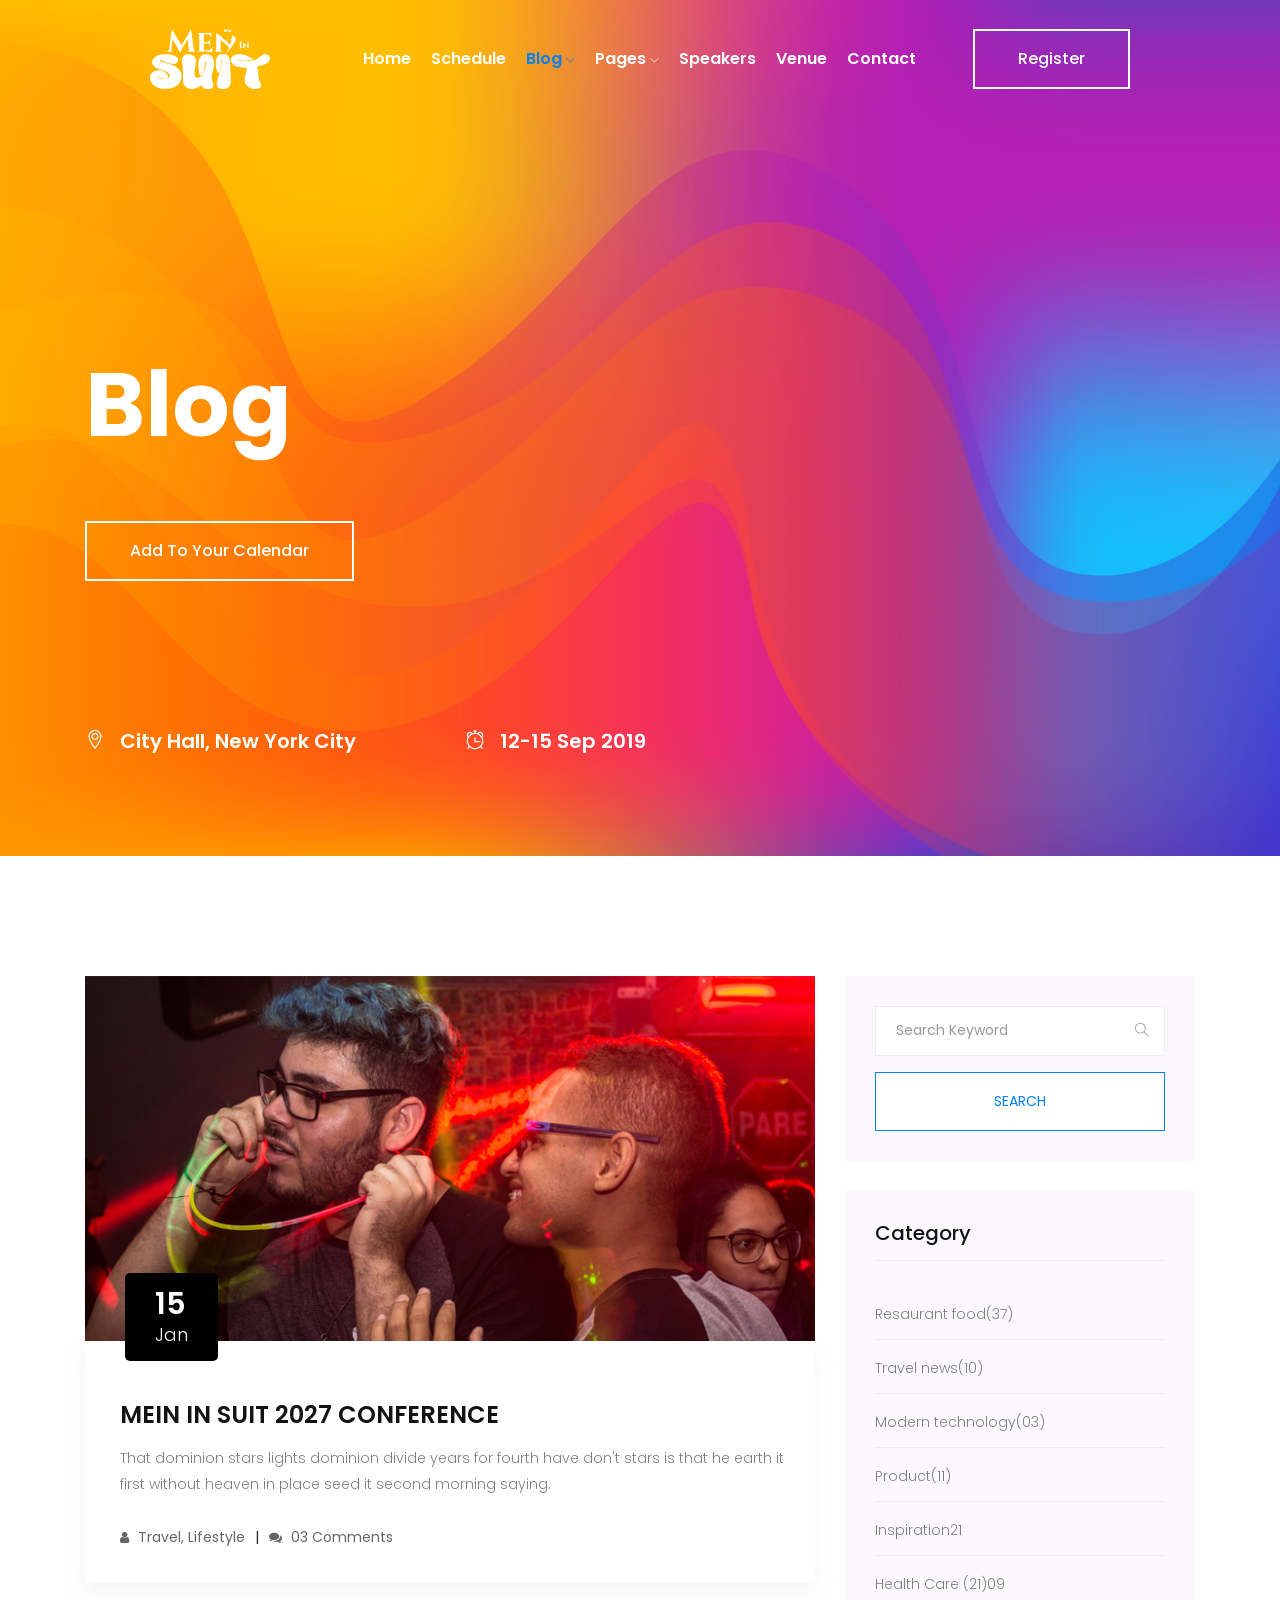
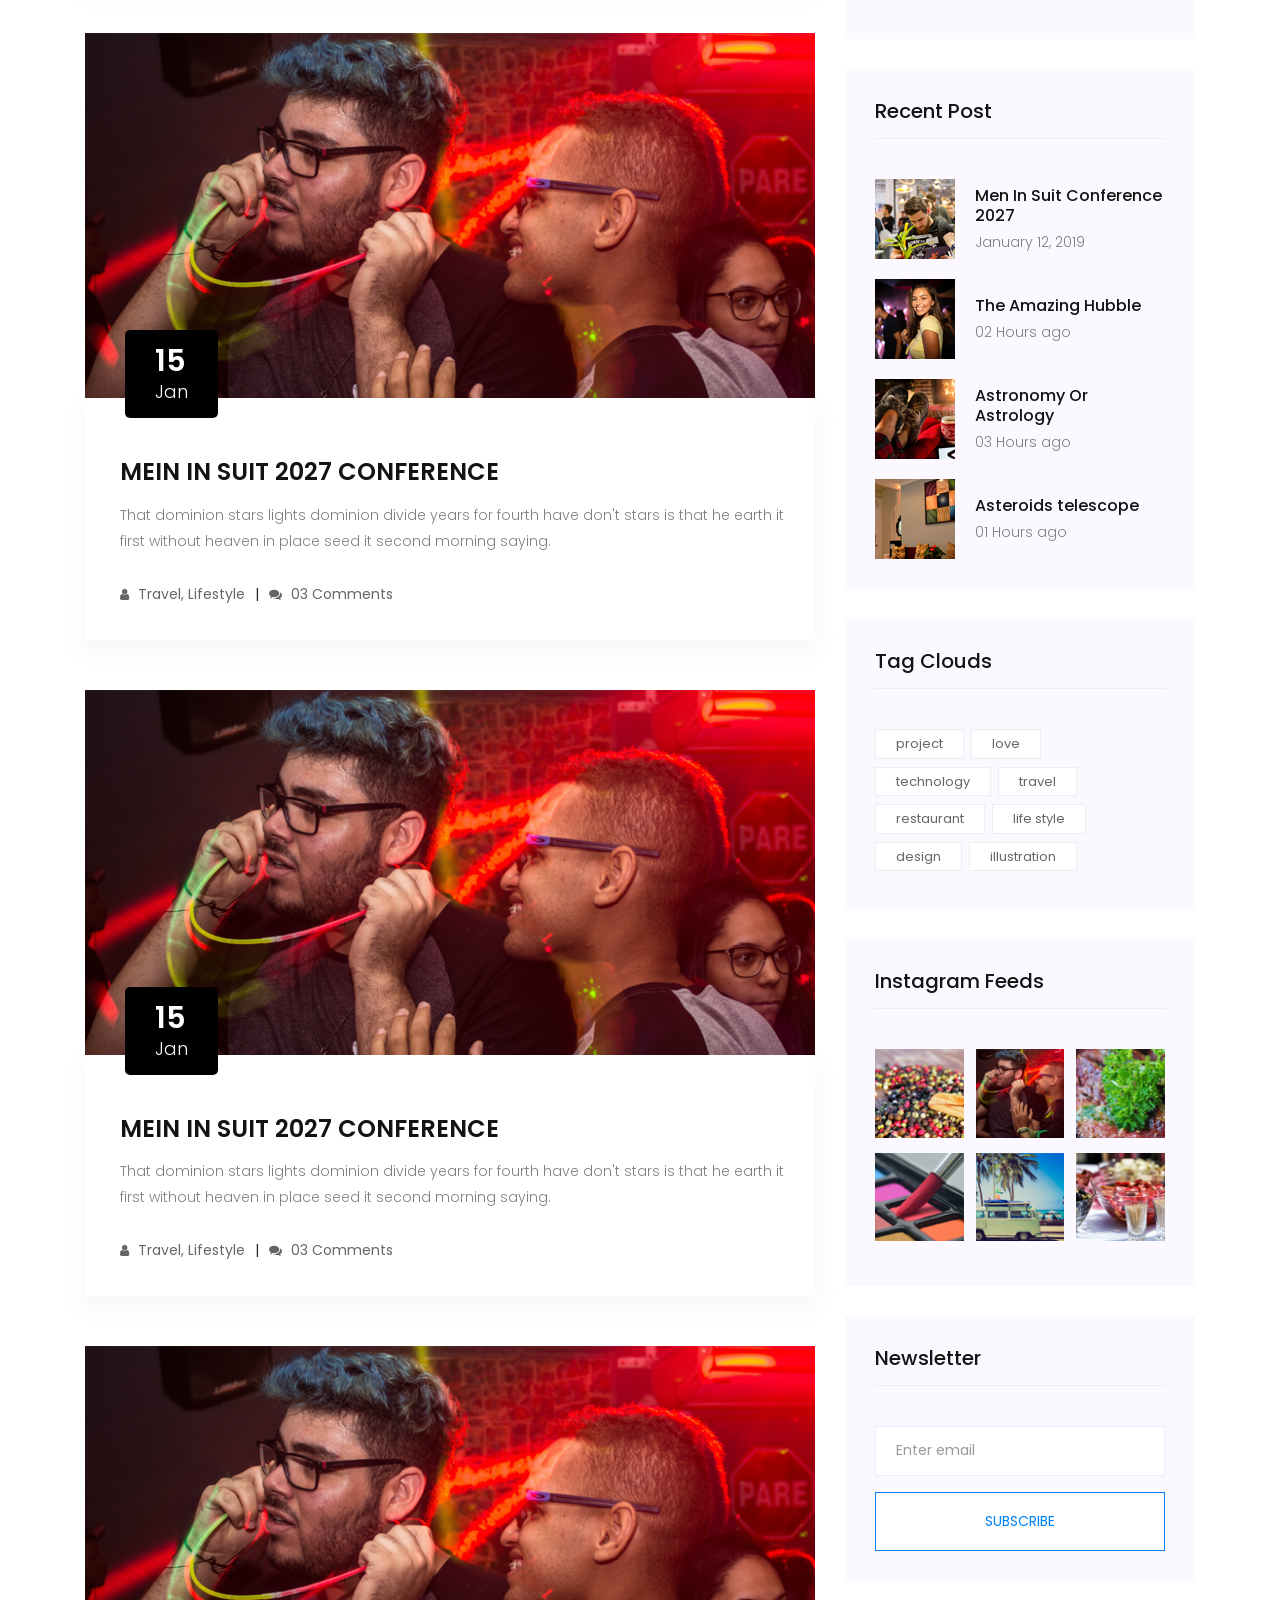
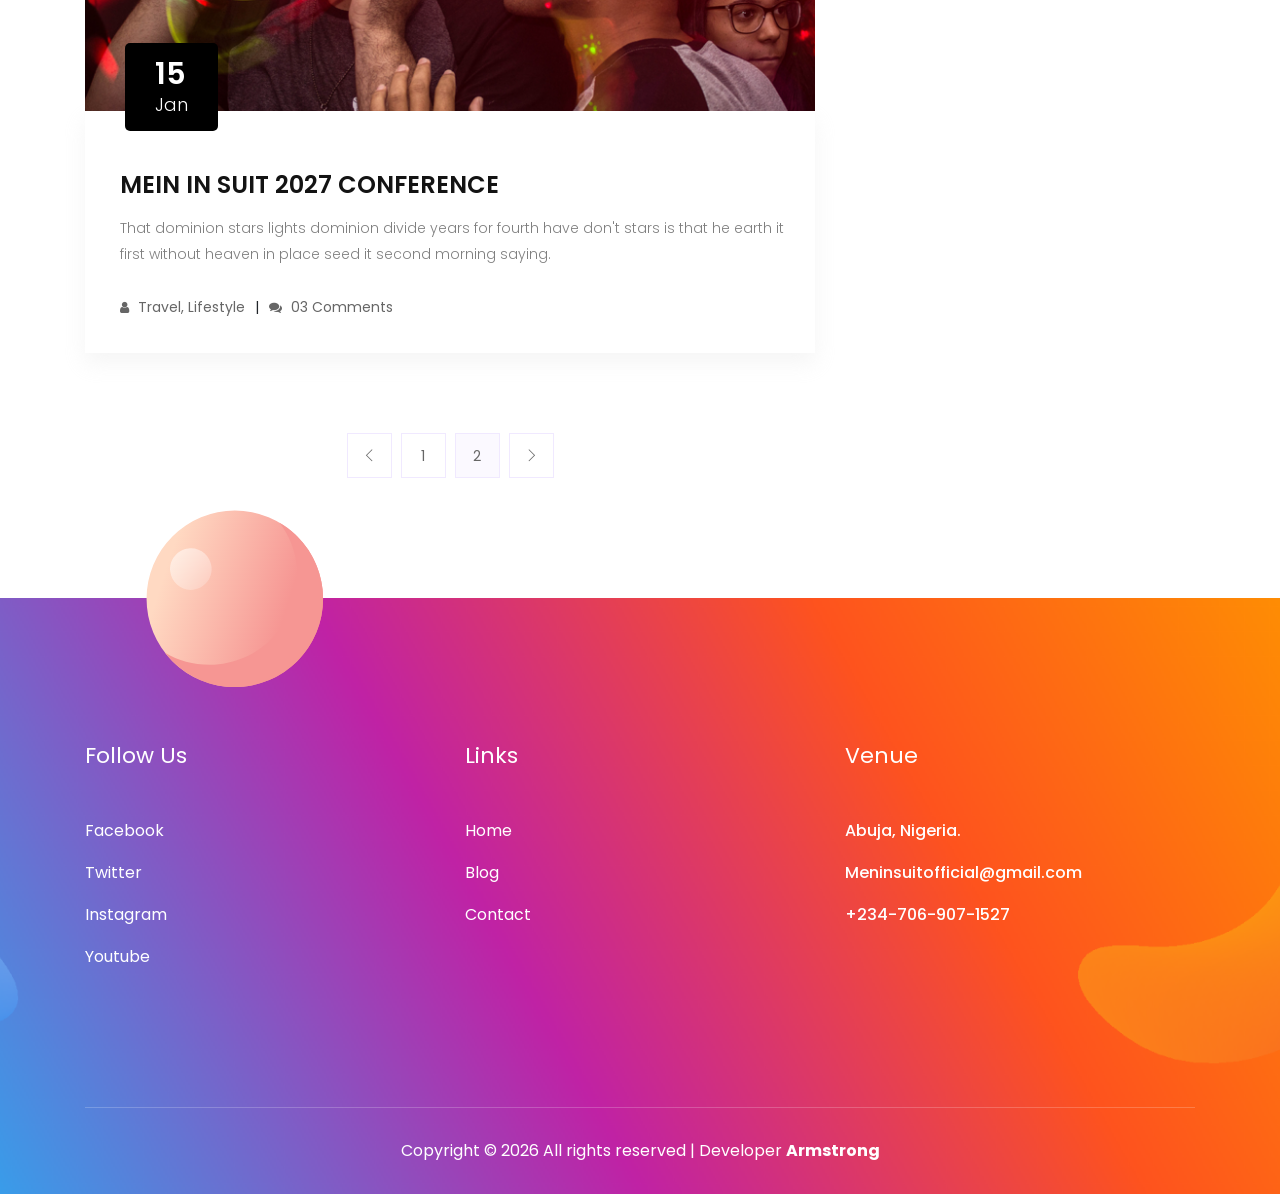
==== commit 598c5fe6: "Email link update and Phone link(test)" ====
--- a/blog.html
+++ b/blog.html
@@ -471,7 +471,10 @@
                             </h3>
                             <p>
                                 Abuja, Nigeria. <br>
-                                meninsuitofficial@gmail.com <br>
+                                <a 
+                                class="white-text blue-on-hover"
+
+                                href="mailto:meninsuitofficial@gmail.com?subject=Men%20in%20Suit%20Inquiry&body=Hello%20Men%20in%20Suit,">Meninsuitofficial@gmail.com</a><br>
                                 +234-706-907-1527
 
                             </p>
--- a/css/style.css
+++ b/css/style.css
@@ -57,7 +57,7 @@
 
 /* link */
  .blue-on-hover:hover {
-  color: #0181F5;
+  color: #0181F5 !important;
 }
 
 /* Normal desktop :1200px. */
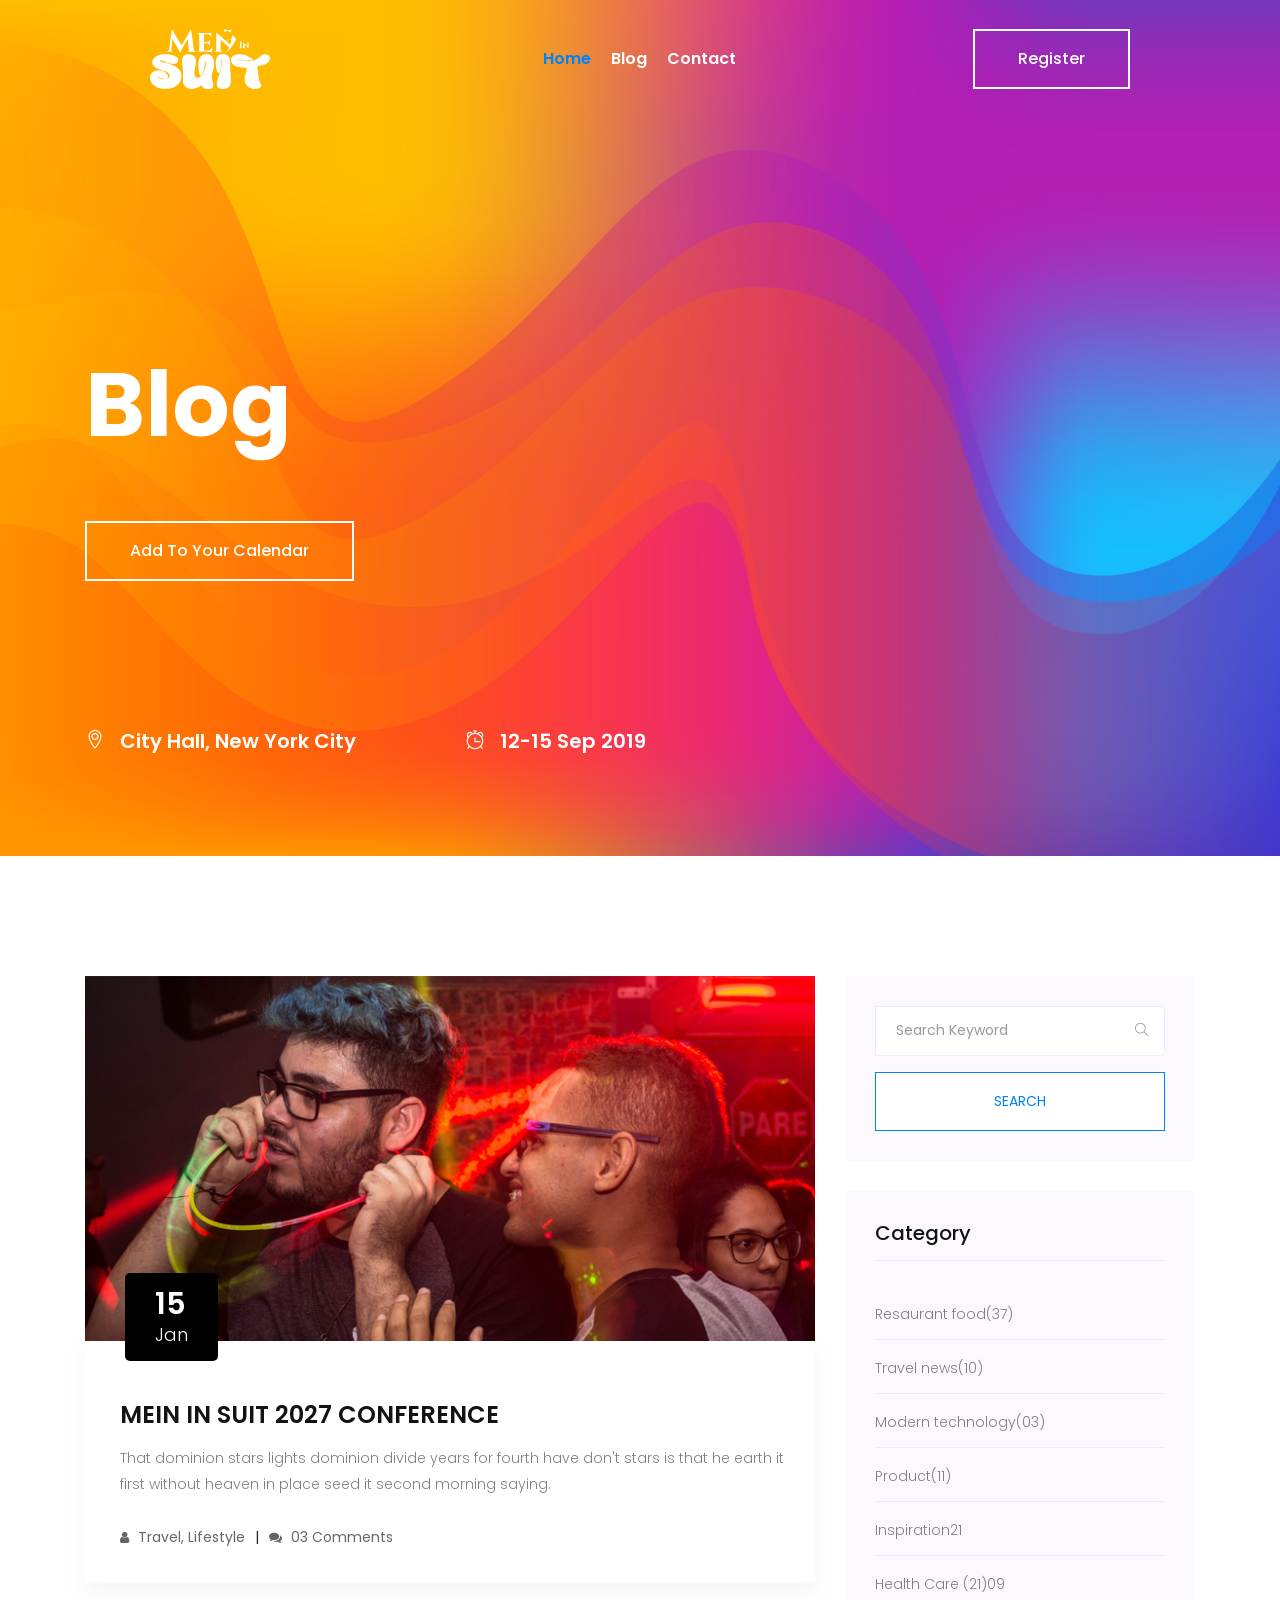
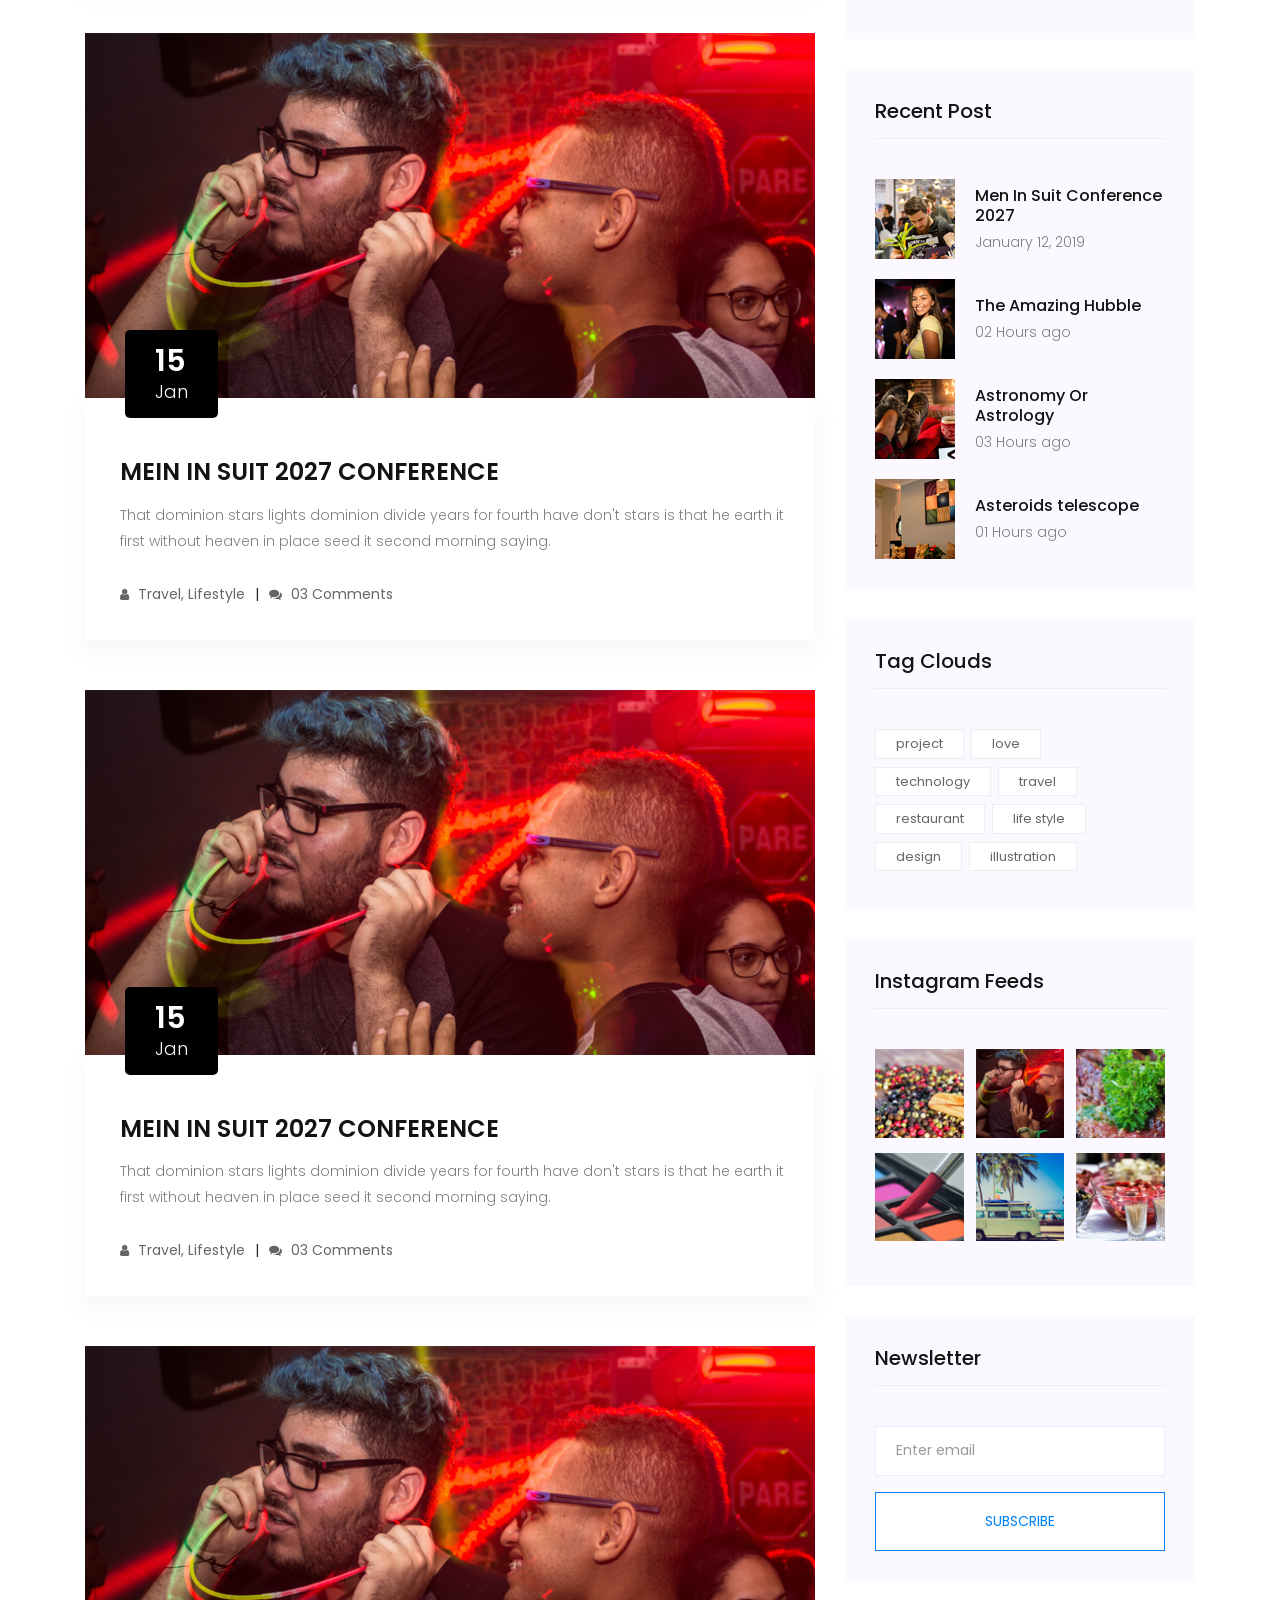
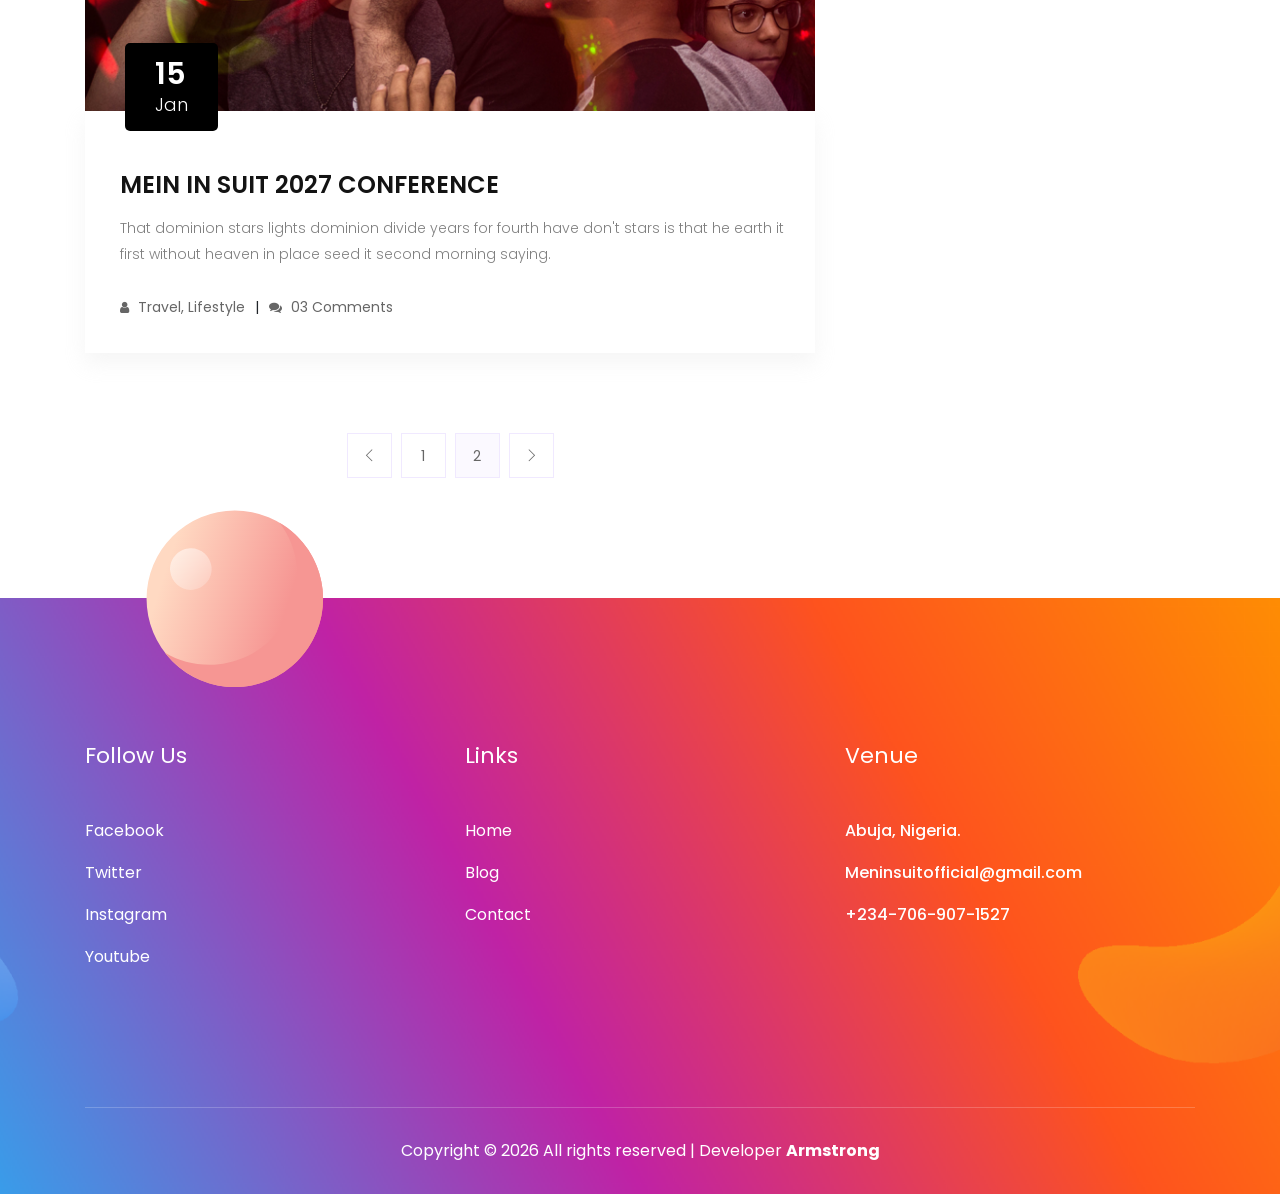
==== commit 78e98690: "Speak to us, links, instagra social and more" ====
--- a/blog.html
+++ b/blog.html
@@ -45,21 +45,16 @@
                             <div class="main-menu  d-none d-lg-block">
                                 <nav>
                                     <ul id="navigation">
-                                        <li><a href="index.html">home</a></li>
-                                        <li><a href="Schedule.html">Schedule</a></li>
-                                        <li><a class="active" href="#">blog <i class="ti-angle-down"></i></a>
+                                        <li><a class="active" href="index.html">home</a></li>
+
+                                        <!-- Blog -->
+                                        <!-- <li><a href="#">blog <i class="ti-angle-down"></i></a>
                                             <ul class="submenu">
                                                 <li><a href="blog.html">blog</a></li>
                                                 <li><a href="single-blog.html">single-blog</a></li>
                                             </ul>
-                                        </li>
-                                        <li><a href="#">pages <i class="ti-angle-down"></i></a>
-                                            <ul class="submenu">
-                                                <li><a href="elements.html">elements</a></li>
-                                            </ul>
-                                        </li>
-                                        <li><a href="Speakers.html">Speakers</a></li>
-                                        <li><a href="Venue.html">Venue</a></li>
+                                        </li> -->
+                                        <li><a href="blog.html">blog</a></li>
                                         <li><a href="contact.html">Contact</a></li>
                                     </ul>
                                 </nav>
@@ -67,7 +62,8 @@
                         </div>
                         <div class="col-xl-2 col-lg-2 d-none d-lg-block">
                             <div class="buy_ticket">
-                                <a target="_blank" href="https://docs.google.com/forms/d/e/1FAIpQLSczXBTQeU08DojbnmTJV39SnfMSW71d2-JocEUGeLIiaSmNew/viewform?usp=sharing&ouid=108986806600137059705"
+                                <a target="_blank"
+                                    href="https://docs.google.com/forms/d/e/1FAIpQLSczXBTQeU08DojbnmTJV39SnfMSW71d2-JocEUGeLIiaSmNew/viewform?usp=sharing&ouid=108986806600137059705"
                                     class="boxed-btn-white">Register</a>
                             </div>
                         </div>
@@ -446,7 +442,7 @@
                             <ul>
                                 <li><a target="_blank" href="#">Facebook</a></li>
                                 <li><a target="_blank" href="#">Twitter</a></li>
-                                <li><a target="_blank" href="#">Instagram</a></li>
+                                <li><a target="_blank" href="https://www.instagram.com/official_meninsuit/">Instagram</a></li>
                                 <li><a target="_blank" href="#">Youtube</a></li>
                             </ul>
 
@@ -475,7 +471,10 @@
                                 class="white-text blue-on-hover"
 
                                 href="mailto:meninsuitofficial@gmail.com?subject=Men%20in%20Suit%20Inquiry&body=Hello%20Men%20in%20Suit,">Meninsuitofficial@gmail.com</a><br>
-                                +234-706-907-1527
+                                <a 
+                                class="white-text blue-on-hover"
+                                href="tel:+2347079071527"
+                                >+234-706-907-1527</a>
 
                             </p>
                         </div>
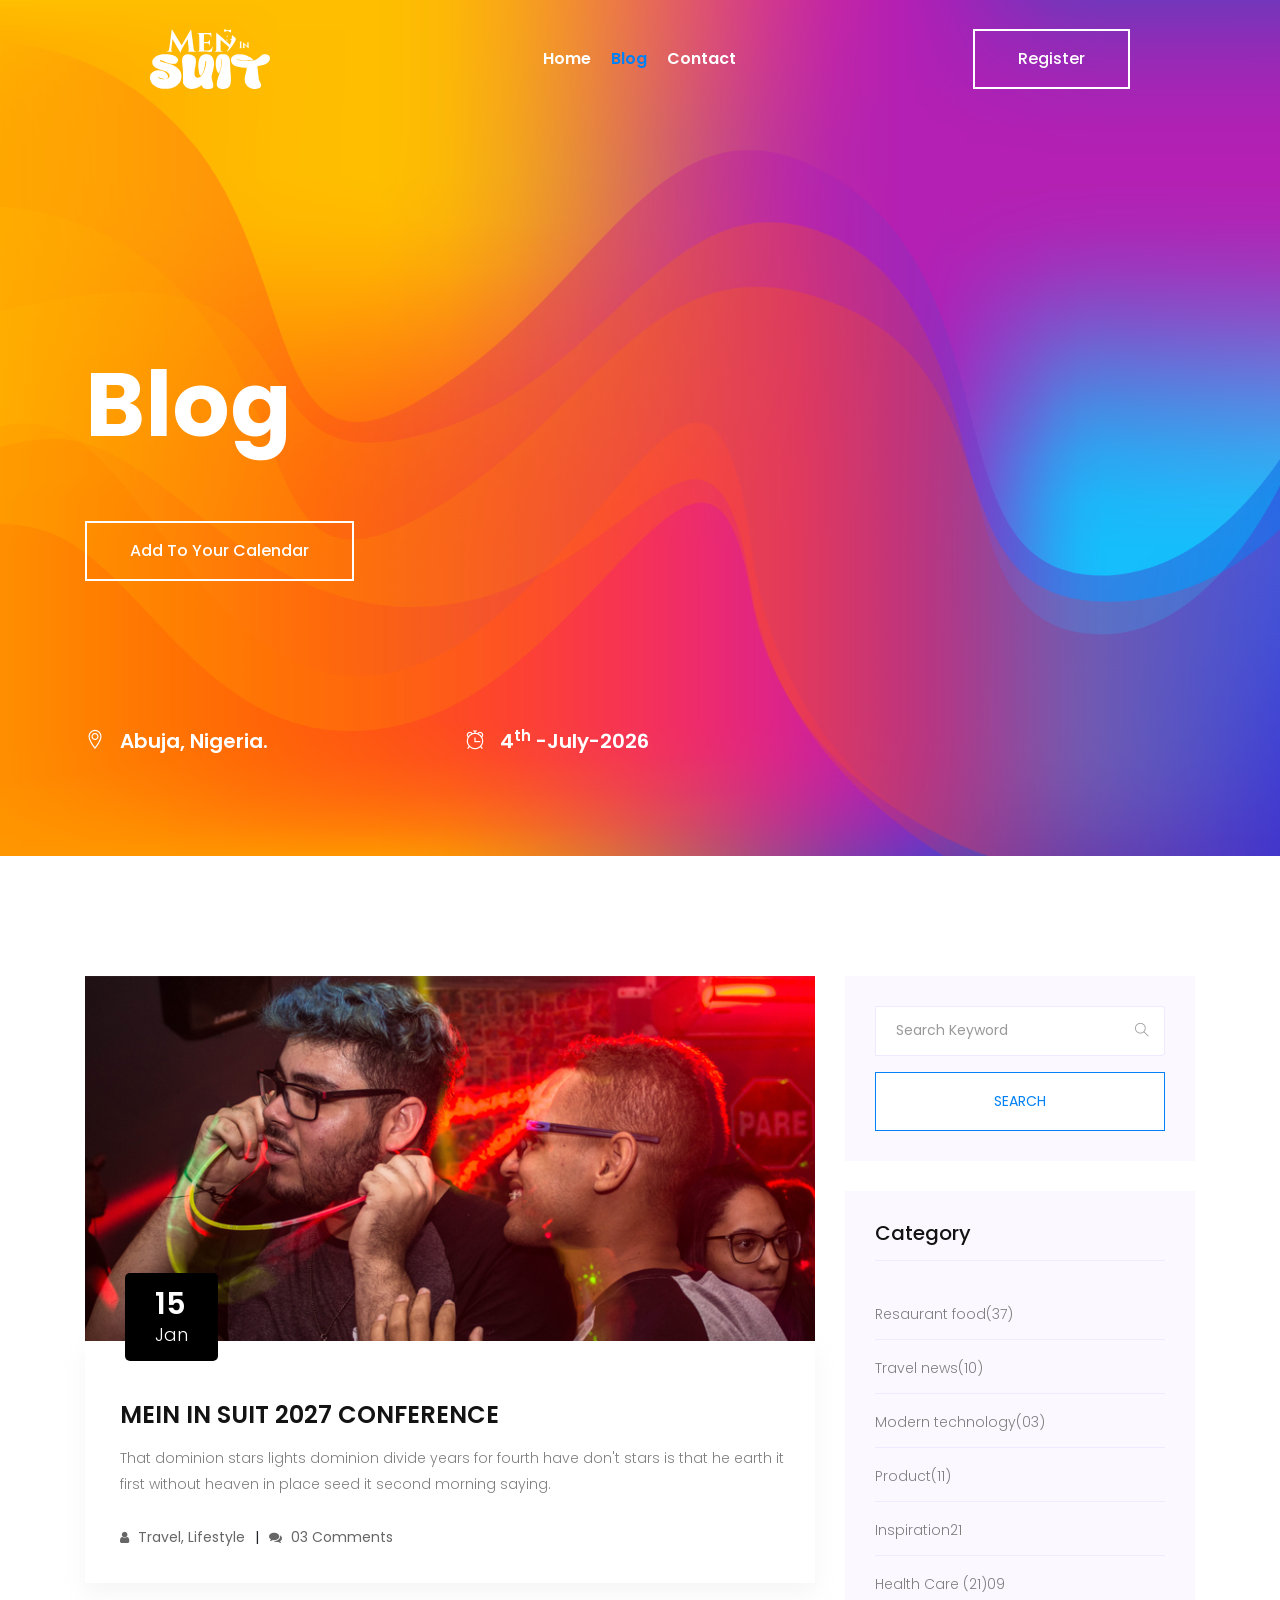
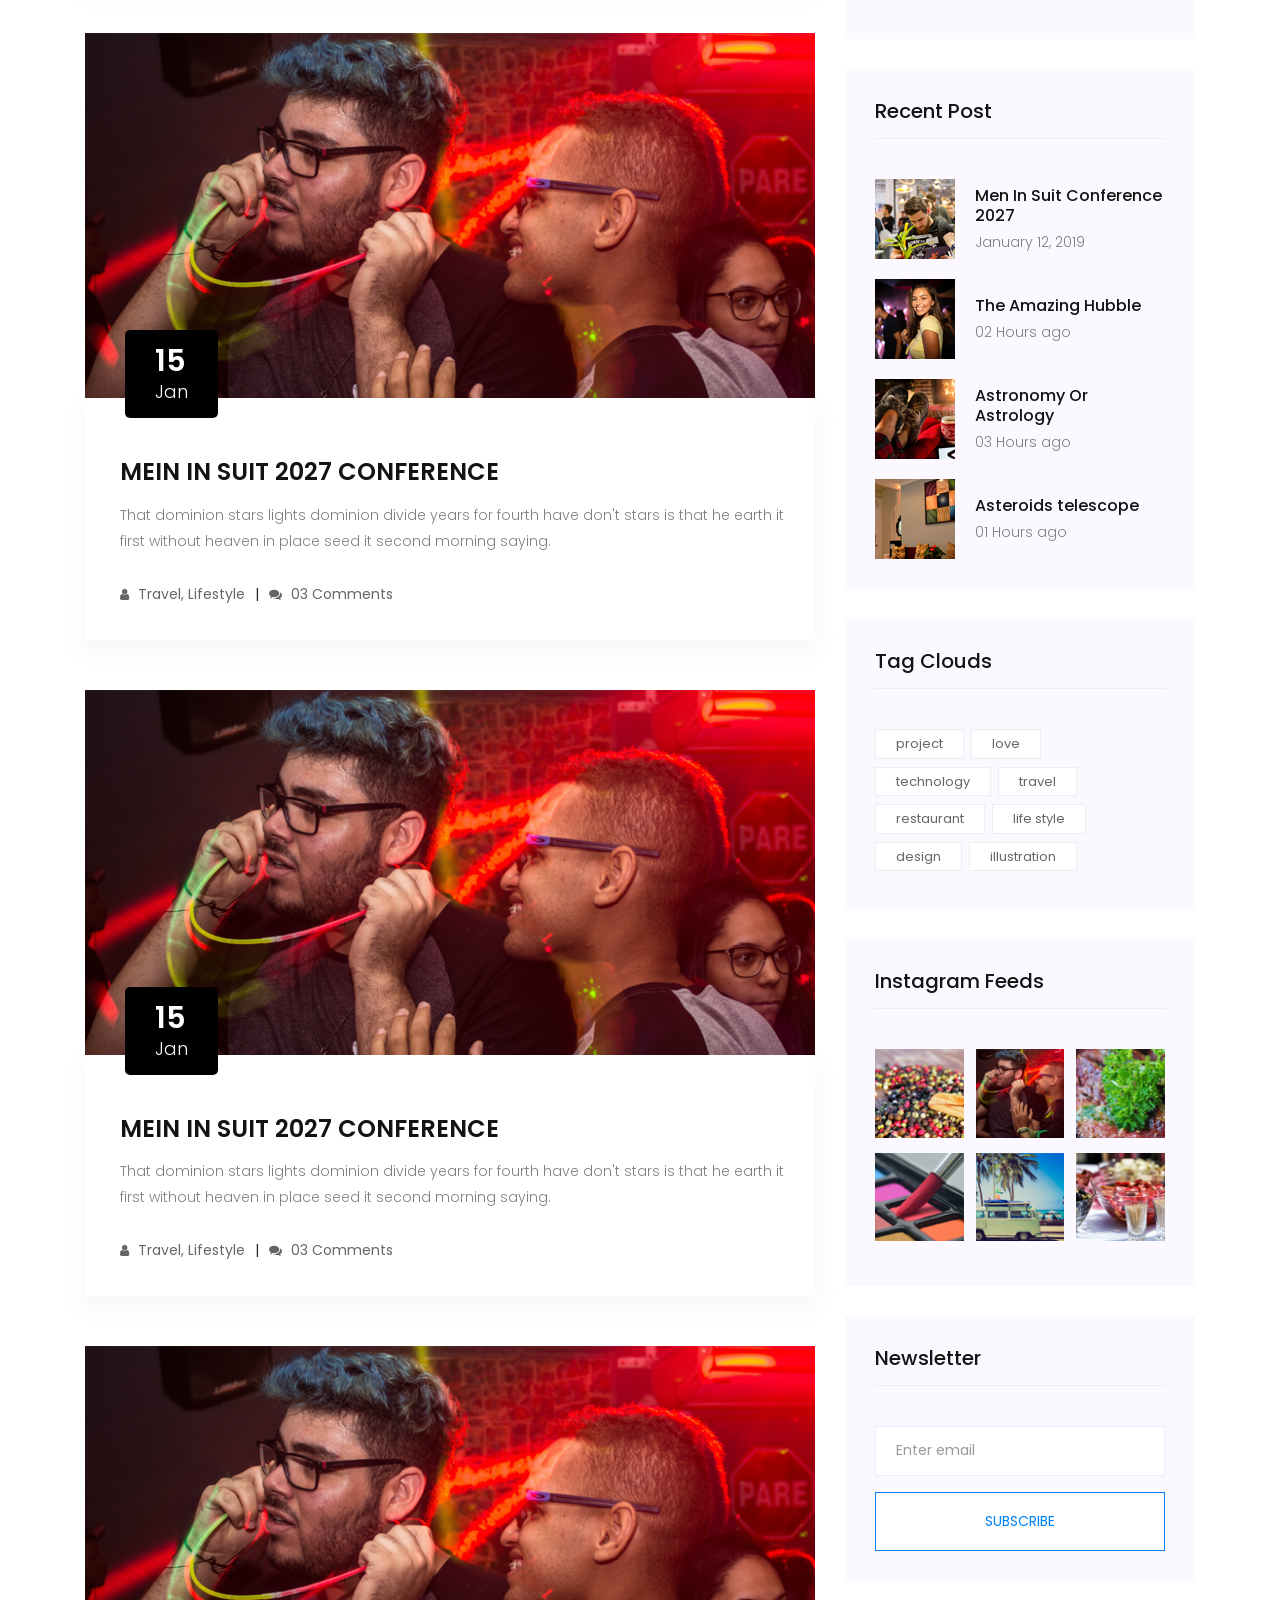
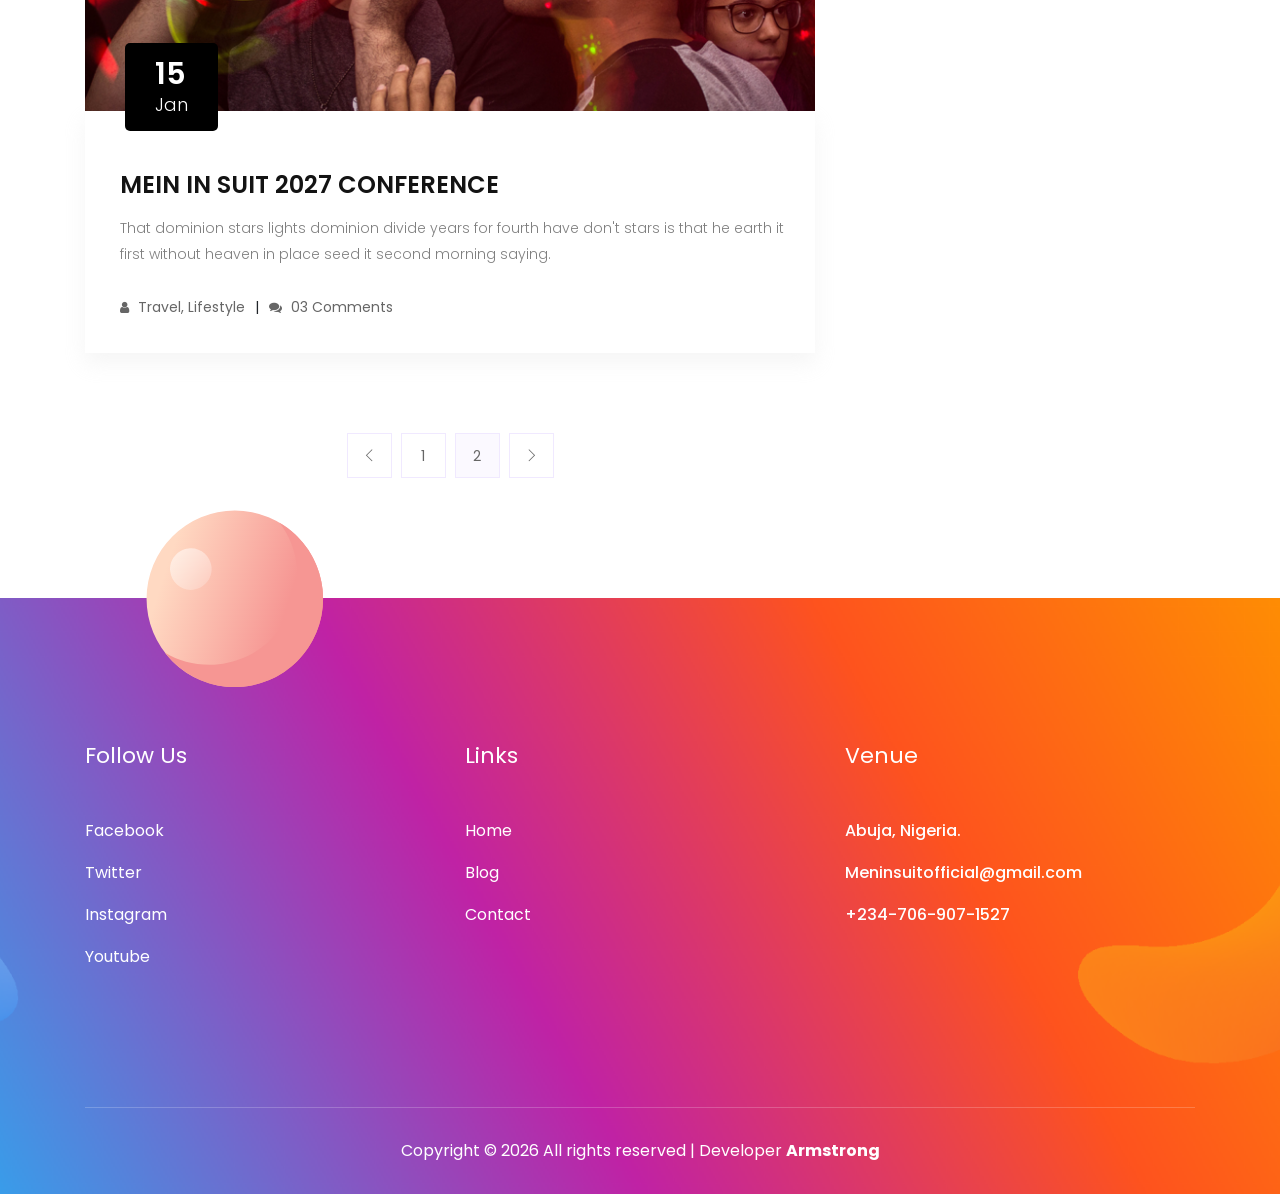
==== commit 78a9102e: "major update" ====
--- a/blog.html
+++ b/blog.html
@@ -4,13 +4,12 @@
 <head>
     <meta charset="utf-8">
     <meta http-equiv="x-ua-compatible" content="ie=edge">
-    <title>wemeet</title>
-    <meta name="description" content="">
+    <title>Men In Suit -Abuja 2026</title>
+    <meta name="description" content="This event, themed MEN IN S.U.I.T. is designed specifically for young men who are Saved, Unconventional, Intentional, and Thriving. It is an intimate gathering of a few like-minded individuals passionate about growth and accountability in the key areas of life">
+
     <meta name="viewport" content="width=device-width, initial-scale=1">
 
-    <!-- <link rel="manifest" href="site.webmanifest"> -->
-    <link rel="shortcut icon" type="image/x-icon" href="img/favicon.png">
-    <!-- Place favicon.ico in the root directory -->
+    <link rel="shortcut icon" type="image/x-icon" href="img/men_in_suit-white.svg">
 
     <!-- CSS here -->
     <link rel="stylesheet" href="css/bootstrap.min.css">
@@ -45,7 +44,7 @@
                             <div class="main-menu  d-none d-lg-block">
                                 <nav>
                                     <ul id="navigation">
-                                        <li><a class="active" href="index.html">home</a></li>
+                                        <li><a href="index.html">home</a></li>
 
                                         <!-- Blog -->
                                         <!-- <li><a href="#">blog <i class="ti-angle-down"></i></a>
@@ -54,7 +53,7 @@
                                                 <li><a href="single-blog.html">single-blog</a></li>
                                             </ul>
                                         </li> -->
-                                        <li><a href="blog.html">blog</a></li>
+                                        <li><a class="active" href="blog.html">blog</a></li>
                                         <li><a href="contact.html">Contact</a></li>
                                     </ul>
                                 </nav>
@@ -86,7 +85,10 @@
                         <div class="col-xl-8">
                             <div class="title_text title_text2 ">
                                 <h3>Blog</h3>
-                                <a href="#" class="boxed-btn-white">Add to your Calendar</a>
+                                <a href="https://www.google.com/calendar/render?action=TEMPLATE&text=Men+in+Suit+Abuja&dates=20260704T120000/20260704T180000&&details=An+exclusive+gathering+of+highly+intentional+men.+NOTE:+Please+set+a+reminder+for+24+hours+before!&location=Abuja,+Nigeria"
+                                    target="_blank" class="boxed-btn-white">
+                                    Add to your Calendar
+                                </a>
                             </div>
                         </div>
                     </div>
@@ -99,13 +101,13 @@
                     <div class="col-xl-4 col-md-6 col-lg-4">
                         <div class="single_date">
                             <i class="ti-location-pin"></i>
-                            <span>City Hall, New York City</span>
+                            <span>Abuja, Nigeria.</span>
                         </div>
                     </div>
                     <div class="col-xl-3 col-md-6 col-lg-3">
                         <div class="single_date">
                             <i class="ti-alarm-clock"></i>
-                            <span>12-15 Sep 2019</span>
+                            <span>4<sup class="white-text">th</sup> -July-2026</span>
                         </div>
                     </div>
                     <div class="col-xl-5 col-md-12 col-lg-5">
@@ -473,7 +475,7 @@
                                 href="mailto:meninsuitofficial@gmail.com?subject=Men%20in%20Suit%20Inquiry&body=Hello%20Men%20in%20Suit,">Meninsuitofficial@gmail.com</a><br>
                                 <a 
                                 class="white-text blue-on-hover"
-                                href="tel:+2347079071527"
+                                href="tel:+2347069071527"
                                 >+234-706-907-1527</a>
 
                             </p>
